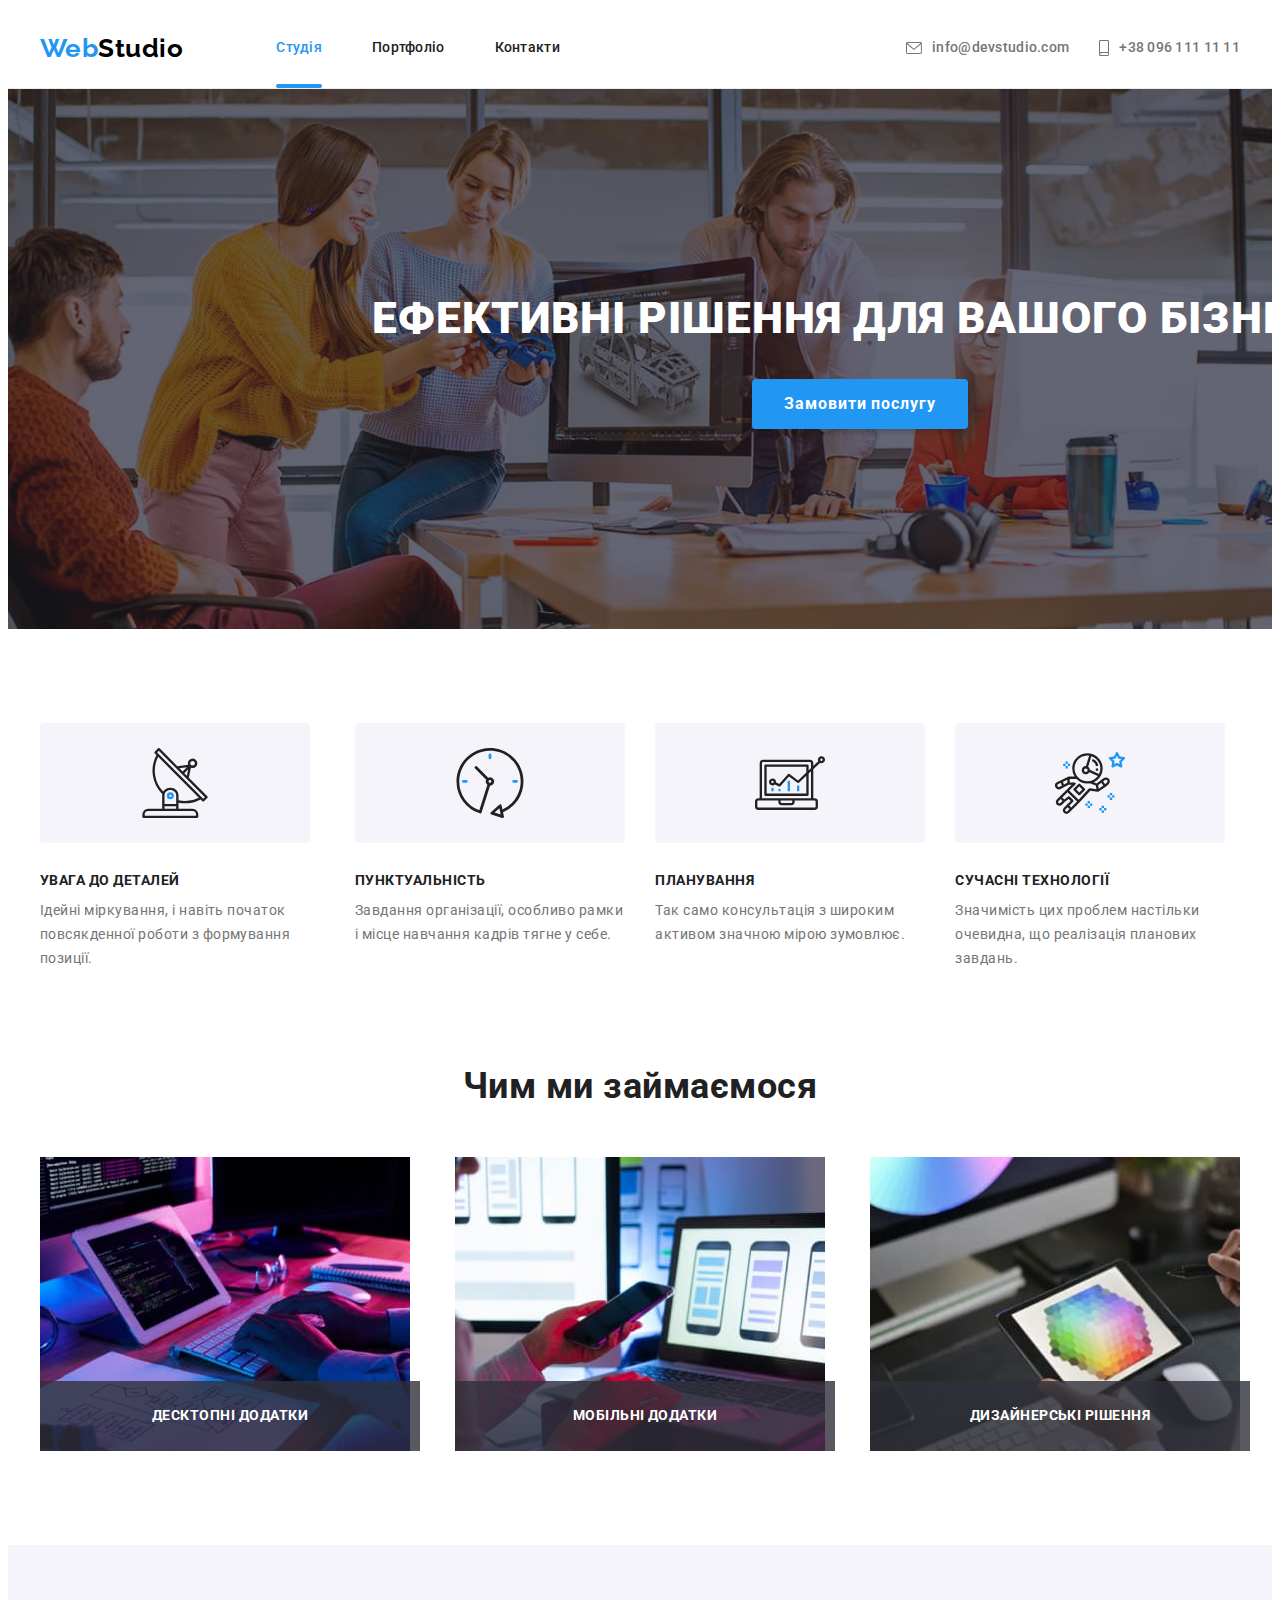
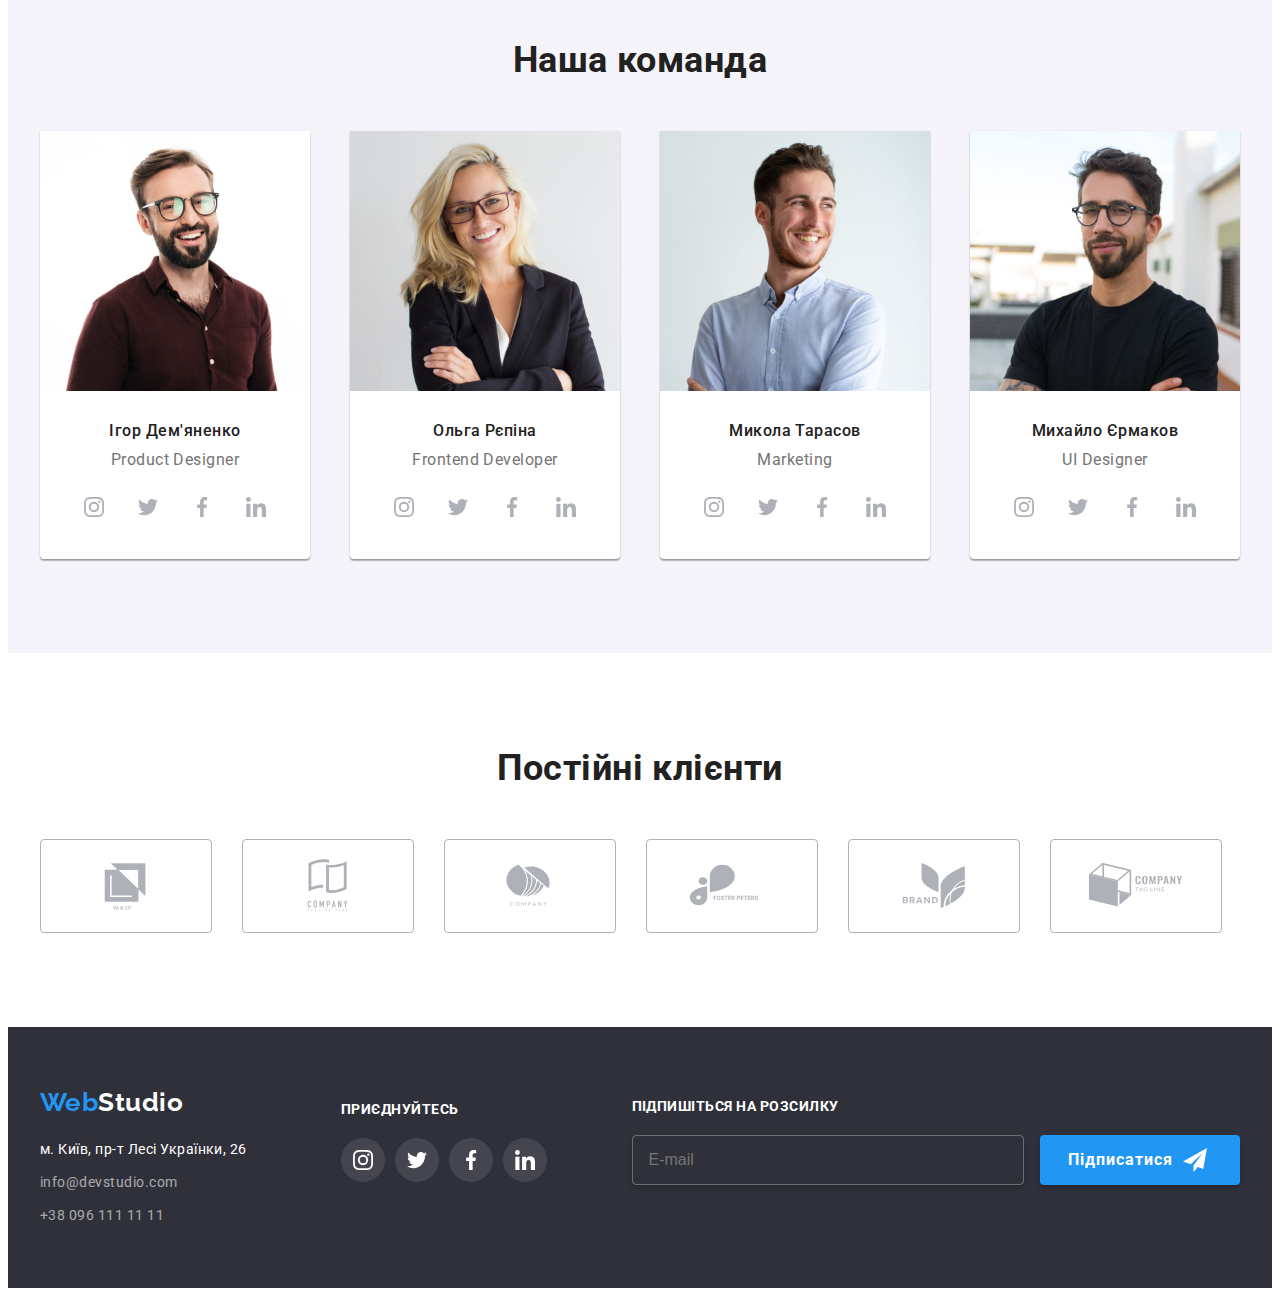
==== index.html @ 0a5b75b0 "transffered files" ====
<!DOCTYPE html>
<html lang="uk">
  <head>
    <meta charset="UTF-8" />
    <meta http-equiv="X-UA-Compatible" content="IE=edge" />
    <meta name="viewport" content="width=device-width, initial-scale=1.0" />
    <title>Студія</title>

    <link rel="preconnect" href="https://fonts.googleapis.com" />
    <link rel="preconnect" href="https://fonts.gstatic.com" crossorigin />
    <link
      href="https://fonts.googleapis.com/css2?family=Raleway:wght@700&family=Roboto:wght@400;500;700;900&display=swap"
      rel="stylesheet"
    />

    <link
      rel="stylesheet"
      href="https://cdnjs.cloudflare.com/ajax/libs/modern-normalize/1.1.0/modern-normalize.min.css"
      integrity="sha512-wpPYUAdjBVSE4KJnH1VR1HeZfpl1ub8YT/NKx4PuQ5NmX2tKuGu6U/JRp5y+Y8XG2tV+wKQpNHVUX03MfMFn9Q=="
      crossorigin="anonymous"
      referrerpolicy="no-referrer"
    />
    <link rel="stylesheet" href="./css/main.min.css" />
  </head>
  <body>
    <!-- Header -->
    <header class="header-page">
      <div class="container header-page__container">
        <a class="logo header-page__logo" href="./index.html"
          ><span class="logo__accent">Web</span>Studio</a
        >

        <nav>
          <ul class="header-page__list">
            <li class="header-page__item">
              <a class="header-page__link header-page__link--current" href="./index.html">Студія</a>
            </li>
            <li class="header-page__item">
              <a class="header-page__link" href="./portfolio.html">Портфоліо</a>
            </li>
            <li class="header-page__item">
              <a class="header-page__link" href="#address">Контакти</a>
            </li>
          </ul>
        </nav>

        <ul class="header-page__list header-page__list--second">
          <li class="header-page__item header-page__item--second">
            <a class="header-page__link header-page__link--second" href="mailto:info@devstudio.com">
              <svg class="header-page__icon" width="16" height="12">
                <use href="./images/icons.svg#icon-envelope"></use>
              </svg>
              info@devstudio.com</a
            >
          </li>
          <li class="header-page__item header-page__item--second">
            <a class="header-page__link header-page__link--second" href="tel:+380961111111">
              <svg class="header-page__icon" width="10" height="16">
                <use href="./images/icons.svg#icon-smartphone"></use>
              </svg>
              <span>+38 096 111 11 11</span></a
            >
          </li>
        </ul>
      </div>
    </header>

    <main>
      <!-- Герой -->
      <section class="hero">
        <div class="container hero__container">
          <h1 class="hero__title">Ефективні рішення для вашого бізнесу</h1>
          <button class="hero__button" type="button" data-modal-open>Замовити послугу</button>
        </div>
      </section>

      <!-- Особливості -->
      <section class="section-benefits">
        <div class="container">
          <h2 class="section-benefits__title">Особливості</h2>

          <ul class="card-benefit__list">
            <li class="card-benefit__item">
              <div class="card-benefit__figure">
                <svg class="card-benefit__icon">
                  <use href="./images/icons.svg#icon-antenna"></use>
                </svg>
              </div>

              <h3 class="card-benefit__title">УВАГА ДО ДЕТАЛЕЙ</h3>
              <p class="card-benefit__content">
                Ідейні міркування, і навіть початок повсякденної роботи з формування позиції.
              </p>
            </li>

            <li class="card-benefit__item">
              <div class="card-benefit__figure">
                <svg class="card-benefit__icon">
                  <use href="./images/icons.svg#icon-clock"></use>
                </svg>
              </div>

              <h3 class="card-benefit__title">ПУНКТУАЛЬНІСТЬ</h3>
              <p class="card-benefit__content">
                Завдання організації, особливо рамки і місце навчання кадрів тягне у себе.
              </p>
            </li>

            <li class="card-benefit__item">
              <div class="card-benefit__figure">
                <svg class="card-benefit__icon">
                  <use href="./images/icons.svg#icon-diagram"></use>
                </svg>
              </div>

              <h3 class="card-benefit__title">ПЛАНУВАННЯ</h3>
              <p class="card-benefit__content">
                Так само консультація з широким активом значною мірою зумовлює.
              </p>
            </li>

            <li class="card-benefit__item">
              <div class="card-benefit__figure">
                <svg class="card-benefit__icon">
                  <use href="./images/icons.svg#icon-astronaut"></use>
                </svg>
              </div>

              <h3 class="card-benefit__title">СУЧАСНІ ТЕХНОЛОГІЇ</h3>
              <p class="card-benefit__content">
                Значимість цих проблем настільки очевидна, що реалізація планових завдань.
              </p>
            </li>
          </ul>
        </div>
      </section>

      <!-- Чим ми займаємося -->
      <section class="section-what">
        <div class="container">
          <h2 class="section-what__title">Чим ми займаємося</h2>

          <ul class="card-what__list">
            <li class="card-what__item">
              <img
                class="card-what__img"
                src="./images/what-we-do/what-we-do-1.jpg"
                alt="Займаємось кодингом"
                width="370"
              />
              <h3 class="card-what__title">Десктопні додатки</h3>
            </li>

            <li class="card-what__item">
              <img
                class="card-what__img"
                src="./images/what-we-do/what-we-do-2.jpg"
                alt="Створюємо макет"
                width="370"
              />
              <h3 class="card-what__title">Мобільні додатки</h3>
            </li>

            <li class="card-what__item">
              <img
                class="card-what__img"
                src="./images/what-we-do/what-we-do-3.jpg"
                alt="Підбираємо колір"
                width="370"
              />
              <h3 class="card-what__title">Дизайнерські рішення</h3>
            </li>
          </ul>
        </div>
      </section>

      <!-- Наша команда -->
      <section class="section-team">
        <div class="container">
          <h2 class="section-team__title">Наша команда</h2>

          <ul class="card-team__list">
            <li class="card-team__item">
              <img
                class="card-team__img"
                src="./images/our-command/ihor-demyanenko.jpg"
                alt="Ігор Дем'яненко"
                width="270"
              />

              <div class="card-team__caption">
                <h3 class="card-team__title">Ігор Дем'яненко</h3>
                <p class="card-team__content" lang="en">Product Designer</p>

                <ul class="socials__list card-team__socials">
                  <li class="socials__item">
                    <a
                      class="socials__link card-team__link-socials"
                      href=""
                      aria-label="Instagramm"
                    >
                      <svg class="socials__icon">
                        <use href="./images/icons.svg#icon-instagram"></use>
                      </svg>
                    </a>
                  </li>

                  <li class="socials__item">
                    <a class="socials__link card-team__link-socials" href="" aria-label="Twiter">
                      <svg class="socials__icon">
                        <use href="./images/icons.svg#icon-twitter"></use>
                      </svg>
                    </a>
                  </li>

                  <li class="socials__item">
                    <a class="socials__link card-team__link-socials" href="" aria-label="Facebook">
                      <svg class="socials__icon">
                        <use href="./images/icons.svg#icon-facebook"></use>
                      </svg>
                    </a>
                  </li>

                  <li class="socials__item">
                    <a class="socials__link card-team__link-socials" href="" aria-label="Linkedin">
                      <svg class="socials__icon">
                        <use href="./images/icons.svg#icon-linkedin"></use>
                      </svg>
                    </a>
                  </li>
                </ul>
              </div>
            </li>

            <li class="card-team__item">
              <img
                class="card-team__img"
                src="./images/our-command/olga-repina.jpg"
                alt="Ольга Рєпіна"
                width="270"
              />
              <div class="card-team__caption">
                <h3 class="card-team__title">Ольга Рєпіна</h3>
                <p class="card-team__content" lang="en">Frontend Developer</p>

                <ul class="socials__list card-team__socials">
                  <li class="socials__item">
                    <a
                      class="socials__link card-team__link-socials"
                      href=""
                      aria-label="Instagramm"
                    >
                      <svg class="socials__icon">
                        <use href="./images/icons.svg#icon-instagram"></use>
                      </svg>
                    </a>
                  </li>

                  <li class="socials__item">
                    <a class="socials__link card-team__link-socials" href="" aria-label="Twiter">
                      <svg class="socials__icon">
                        <use href="./images/icons.svg#icon-twitter"></use>
                      </svg>
                    </a>
                  </li>

                  <li class="socials__item">
                    <a class="socials__link card-team__link-socials" href="" aria-label="Facebook">
                      <svg class="socials__icon">
                        <use href="./images/icons.svg#icon-facebook"></use>
                      </svg>
                    </a>
                  </li>

                  <li class="socials__item">
                    <a class="socials__link card-team__link-socials" href="" aria-label="Linkedin">
                      <svg class="socials__icon">
                        <use href="./images/icons.svg#icon-linkedin"></use>
                      </svg>
                    </a>
                  </li>
                </ul>
              </div>
            </li>

            <li class="card-team__item">
              <img
                class="card-team__img"
                src="./images/our-command/mykola-tarasov.jpg"
                alt="Микола Тарасов"
                width="270"
              />
              <div class="card-team__caption">
                <h3 class="card-team__title">Микола Тарасов</h3>
                <p class="card-team__content" lang="en">Marketing</p>

                <ul class="socials__list card-team__socials">
                  <li class="socials__item">
                    <a
                      class="socials__link card-team__link-socials"
                      href=""
                      aria-label="Instagramm"
                    >
                      <svg class="socials__icon">
                        <use href="./images/icons.svg#icon-instagram"></use>
                      </svg>
                    </a>
                  </li>

                  <li class="socials__item">
                    <a class="socials__link card-team__link-socials" href="" aria-label="Twiter">
                      <svg class="socials__icon">
                        <use href="./images/icons.svg#icon-twitter"></use>
                      </svg>
                    </a>
                  </li>

                  <li class="socials__item">
                    <a class="socials__link card-team__link-socials" href="" aria-label="Facebook">
                      <svg class="socials__icon">
                        <use href="./images/icons.svg#icon-facebook"></use>
                      </svg>
                    </a>
                  </li>

                  <li class="socials__item">
                    <a class="socials__link card-team__link-socials" href="" aria-label="Linkedin">
                      <svg class="socials__icon">
                        <use href="./images/icons.svg#icon-linkedin"></use>
                      </svg>
                    </a>
                  </li>
                </ul>
              </div>
            </li>

            <li class="card-team__item">
              <img
                class="card-team__img"
                src="./images/our-command/mykhailo-yermakov.jpg"
                alt="Михайло Єрмаков"
                width="270"
              />
              <div class="card-team__caption">
                <h3 class="card-team__title">Михайло Єрмаков</h3>
                <p class="card-team__content" lang="en">UI Designer</p>

                <ul class="socials__list card-team__socials">
                  <li class="socials__item">
                    <a
                      class="socials__link card-team__link-socials"
                      href=""
                      aria-label="Instagramm"
                    >
                      <svg class="socials__icon">
                        <use href="./images/icons.svg#icon-instagram"></use>
                      </svg>
                    </a>
                  </li>

                  <li class="socials__item">
                    <a class="socials__link card-team__link-socials" href="" aria-label="Twiter">
                      <svg class="socials__icon">
                        <use href="./images/icons.svg#icon-twitter"></use>
                      </svg>
                    </a>
                  </li>

                  <li class="socials__item">
                    <a class="socials__link card-team__link-socials" href="" aria-label="Facebook">
                      <svg class="socials__icon">
                        <use href="./images/icons.svg#icon-facebook"></use>
                      </svg>
                    </a>
                  </li>

                  <li class="socials__item">
                    <a class="socials__link card-team__link-socials" href="" aria-label="Linkedin">
                      <svg class="socials__icon">
                        <use href="./images/icons.svg#icon-linkedin"></use>
                      </svg>
                    </a>
                  </li>
                </ul>
              </div>
            </li>
          </ul>
        </div>
      </section>

      <!-- Section our clients -->
      <section class="section-clients">
        <div class="container">
          <h2 class="section-clients__title">Постійні клієнти</h2>

          <ul class="card-client__list">
            <li class="card-client__item">
              <a href="" class="card-client__link" aria-label="Logo company">
                <svg class="card-client__icon">
                  <use href="./images/icons.svg#logo-company-1"></use>
                </svg>
              </a>
            </li>

            <li class="card-client__item">
              <a href="" class="card-client__link" aria-label="Logo company"
                ><svg class="card-client__icon">
                  <use href="./images/icons.svg#logo-company-2"></use></svg
              ></a>
            </li>

            <li class="card-client__item">
              <a href="" class="card-client__link" aria-label="Logo company"
                ><svg class="card-client__icon">
                  <use href="./images/icons.svg#logo-company-3"></use></svg
              ></a>
            </li>

            <li class="card-client__item">
              <a href="" class="card-client__link" aria-label="Logo company"
                ><svg class="card-client__icon">
                  <use href="./images/icons.svg#logo-company-4"></use></svg
              ></a>
            </li>

            <li class="card-client__item">
              <a href="" class="card-client__link" aria-label="Logo company"
                ><svg class="card-client__icon">
                  <use href="./images/icons.svg#logo-company-5"></use></svg
              ></a>
            </li>

            <li class="card-client__item">
              <a href="" class="card-client__link" aria-label="Logo company"
                ><svg class="card-client__icon">
                  <use href="./images/icons.svg#logo-company-6"></use></svg
              ></a>
            </li>
          </ul>
        </div>
      </section>
    </main>

    <!-- Section Footer -->
    <footer class="footer-page">
      <div class="container footer-page__container">
        <!-- Group adress -->
        <div class="address__wrap">
          <a class="logo footer-page__logo" href="./index.html"
            ><span class="logo__accent">Web</span>Studio</a
          >
          <address id="address">
            <ul class="address__list">
              <li class="address__item">
                <a
                  class="addres__link addres__link--map"
                  href="https://goo.gl/maps/1251z9xFFSoEzvaf6"
                  target="_blank"
                  rel="noreferrer noopener, nofollow"
                  >м. Київ, пр-т Лесі Українки, 26</a
                >
              </li>

              <li class="address__item">
                <a class="addres__link" href="mailto:info@devstudio.com">info@devstudio.com</a>
              </li>

              <li class="address__item">
                <a class="addres__link" href="tel:+380961111111">+38 096 111 11 11</a>
              </li>
            </ul>
          </address>
        </div>

        <!-- Group socials -->
        <div class="socials-footer__wrap">
          <h3 class="socials-footer__title">Приєднуйтесь</h3>

          <ul class="socials__list">
            <li class="socials__item">
              <a class="socials__link" href="" aria-label="Instagramm">
                <svg class="socials__icon">
                  <use href="./images/icons.svg#icon-instagram"></use>
                </svg>
              </a>
            </li>

            <li class="socials__item">
              <a class="socials__link" href="" aria-label="Twiter">
                <svg class="socials__icon">
                  <use href="./images/icons.svg#icon-twitter"></use>
                </svg>
              </a>
            </li>

            <li class="socials__item">
              <a class="socials__link" href="" aria-label="Facebook">
                <svg class="socials__icon">
                  <use href="./images/icons.svg#icon-facebook"></use>
                </svg>
              </a>
            </li>

            <li class="socials__item">
              <a class="socials__link" href="" aria-label="Linkedin">
                <svg class="socials__icon">
                  <use href="./images/icons.svg#icon-linkedin"></use>
                </svg>
              </a>
            </li>
          </ul>
        </div>

        <!-- Group subscribe -->
        <div class="form-footer__wrap">
          <h3 class="form-footer__title">Підпишіться на розсилку</h3>

          <form name="subscribe">
            <label class="form-footer__label" for="user-email">E-mail</label>

            <input
              class="form-footer__input"
              type="email"
              name="email"
              id="user-email"
              placeholder="E-mail"
            />

            <button class="form-footer__button" type="submit">
              Підписатися
              <svg class="form-footer__icon-button" width="24" height="24">
                <use href="./images/icons.svg#icon-send"></use>
              </svg>
            </button>
          </form>
        </div>
      </div>
    </footer>

    <!-- Modal window -->
    <div class="backdrop is-hidden" data-modal>
      <div class="modal-window">
        <button class="modal-window__btn-close" type="button" data-modal-close>
          <svg class="modal-window__icon-close">
            <use href="./images/icons.svg#icon-close"></use>
          </svg>
        </button>

        <form name="call-back" class="call-back">
          <h2 class="modal-window__title">Залиште свої дані, ми вам передзвонимо</h2>

          <div class="wrap-modal">
            <label class="modal-window__label" for="label-name-client">Ім'я</label>

            <div class="modal-window__wrap-input">
              <input
                class="modal-window__input"
                type="text"
                name="name-client"
                id="label-name-client"
                required
              />

              <svg class="modal-window__icon-input" width="18" height="18">
                <use href="./images/icons.svg#icon-person-modal"></use>
              </svg>
            </div>

            <label class="modal-window__label" for="label-phone-client">Телефон</label>
            <div class="modal-window__wrap-input">
              <input
                class="modal-window__input"
                type="tel"
                name="phone-client"
                id="label-phone-client"
                required
              />

              <svg class="modal-window__icon-input" width="18" height="18">
                <use href="./images/icons.svg#icon-photo-modal"></use>
              </svg>
            </div>

            <label class="modal-window__label" for="label-email-client">Пошта</label>
            <div class="modal-window__wrap-input">
              <input
                class="modal-window__input"
                type="email"
                name="email-client"
                id="label-email-client"
                required
              />

              <svg class="modal-window__icon-input" width="18" height="18">
                <use href="./images/icons.svg#icon-email-modal"></use>
              </svg>
            </div>

            <label class="modal-window__label" for="label-comment">Коментар</label>
            <textarea
              class="modal-window__input modal-window__input-comment"
              name="comment"
              rows="5"
              placeholder="Введіть текст"
              id="label-comment"
            ></textarea>

            <!-- license -->
            <div class="license__wrap">
              <div class="wrap-checkbox-license">
                <input
                  class="license__input"
                  type="checkbox"
                  name="license"
                  value="true"
                  id="label-license"
                  required
                />

                <label class="license__label" for="label-license">
                  <svg class="license__icon-checkbox" width="15" height="15">
                    <use
                      class="license__icon-checkbox--nochecken"
                      href="./images/icons.svg#icon-chechbox"
                    ></use>
                    <use
                      class="license__icon-checkbox--checken"
                      href="./images/icons.svg#icon-chechbox-cheched"
                    ></use></svg
                  >Погоджуюся з розсилкою та приймаю&nbsp;
                </label>
              </div>
              <a class="license__link" href="">Умови договору</a>
            </div>
          </div>

          <button type="submit" class="modal-window__button-send">Відправити</button>
        </form>
      </div>
    </div>

    <script src="./js/modal.js"></script>
  </body>
</html>
---- css/main.min.css ----
body{font-family:roboto,sans-serif;letter-spacing:.03em;color:#757575}h1,h2,h3,h4,h4,h5,h6,p{margin-top:0;margin-bottom:0}.portfolio-card__img,.card-team__img,.card-what__img{display:block;max-width:100%}.portfolio-card__list,.filter_list,.address__list,.card-client__list,.card-team__list,.card-what__list,.card-benefit__list,.header-page__list,.socials__list{padding:0;margin:0;list-style:none}.portfolio-card__link,.addres__link,.card-client__link,.logo,.header-page__link,.socials__link{text-decoration:none}.section-portfolio__title,.license__input,.form-footer__label,.section-benefits__title{position:absolute;white-space:nowrap;width:1px;height:1px;overflow:hidden;border:0;padding:0;clip:rect(0 0 0 0);-webkit-clip-path:inset(50%);clip-path:inset(50%);margin:-1px}.section-portfolio,.section-clients,.section-team,.section-what,.section-benefits{padding-top:94px;padding-bottom:94px}.form-footer__title,.socials-footer__title,.section-clients__title,.section-team__title,.section-what__title{margin-bottom:50px;color:#212121;font-weight:700;font-size:36px;line-height:1.17;text-align:center}.button,.filter_btn,.button--primary,.modal-window__button-send,.form-footer__button,.hero__button{min-width:73px;padding:6px 22px;color:#212121;font-weight:500;font-size:16px;line-height:1.62;text-align:center;font-family:inherit;letter-spacing:inherit;background-color:#f5f4fa;cursor:pointer;border:none;border-radius:4px}.button--primary,.modal-window__button-send,.form-footer__button,.hero__button{color:#fff;background-color:#2196f3;letter-spacing:.06em;transition:background-color 250ms cubic-bezier(0.4, 0, 0.2, 1)}.button--primary:hover,.modal-window__button-send:hover,.form-footer__button:hover,.hero__button:hover,.button--primary:focus,.modal-window__button-send:focus,.form-footer__button:focus,.hero__button:focus{background-color:#188ce8}.container{padding-left:15px;padding-right:15px;margin-left:auto;margin-right:auto;width:1200px}.socials__list{display:inline-flex}.socials__item:not(:last-child){margin-right:10px}.socials__link{display:inline-flex;justify-content:center;align-items:center;color:#fff;background-color:rgba(255,255,255,.1);width:44px;height:44px;border-radius:50%;transition:color 250ms cubic-bezier(0.4, 0, 0.2, 1),background-color 250ms cubic-bezier(0.4, 0, 0.2, 1)}.socials__link:hover,.socials__link:focus{background-color:#2196f3}.socials__icon{fill:currentColor;width:20px;height:20px}.header-page{background-color:#fff;border-bottom:1px solid #ececec}.header-page__container{display:flex;align-items:center}.header-page__logo{margin-right:93px}.header-page__list{display:flex;font-weight:500;font-size:14px;line-height:1.14;letter-spacing:.02em}.header-page__item:not(:last-child){margin-right:50px}.header-page__link{display:block;padding-top:32px;padding-bottom:32px;color:#212121;transition:color 250ms cubic-bezier(0.4, 0, 0.2, 1)}.header-page__link:hover,.header-page__link:focus{color:#2196f3}.header-page__icon{margin-right:10px;fill:currentColor}.header-page__link--current{position:relative;color:#2196f3}.header-page__link--current::after{content:"";position:absolute;left:0;bottom:0;display:block;width:100%;height:4px;border-radius:2px;background-color:currentColor}.header-page__list--second{margin-left:auto}.header-page__item--second:not(:last-child){margin-right:30px}.header-page__link--second{color:#757575;display:flex;align-items:center}.logo{color:#000;font-family:raleway,sans-serif;font-weight:700;font-size:26px;line-height:1.19}.logo__accent{color:#2196f3}.hero{text-align:center;letter-spacing:.06em;background-color:#2f303a;background-image:linear-gradient(rgba(47, 48, 58, 0.4), rgba(47, 48, 58, 0.4)),url(../images/hero-background.jpg);background-repeat:no-repeat;background-position:center;background-size:cover;margin:0 auto;max-width:1600px}.hero__container{display:inline-block;padding:200px 252px}.hero__title{margin-top:0;margin-bottom:30px;color:#fff;font-weight:900;font-size:44px;line-height:1.36;text-transform:uppercase}.hero__button{padding:10px 32px;font-weight:700;font-size:16px;line-height:1.88;box-shadow:0px 4px 4px rgba(0, 0, 0, 0.15)}.section-benefits{padding-bottom:0}.card-benefit__list{display:flex;font-size:14px;line-height:1.71}.card-benefit__item:not(:last-child){margin-right:30px}.card-benefit__icon{width:70px;height:70px}.card-benefit__title{margin-bottom:10px;color:#212121;font-weight:700;font-size:14px;line-height:1.14;text-transform:uppercase}.card-benefit__figure{display:inline-flex;justify-content:center;align-items:center;margin-bottom:30px;width:270px;height:120px;border-radius:4px;background-color:#f5f4fa}.card-what__list{display:flex;justify-content:space-between}.card-what__item{position:relative}.card-what__title{position:absolute;left:0;bottom:0;width:100%;padding:27px 5px;font-weight:700;font-size:14px;line-height:1.14;text-align:center;text-transform:uppercase;color:#fff;background:rgba(47,48,58,.8)}.section-team{font-size:16px;line-height:1.19;background-color:#f5f4fa}.card-team__list{display:flex;justify-content:space-between}.card-team__caption{padding:30px 10px;text-align:center}.card-team__title{margin-bottom:10px;color:#212121;font-size:16px;line-height:1.19;font-weight:500}.card-team__item{background-color:#fff;border-bottom-right-radius:4px;border-bottom-left-radius:4px;box-shadow:0px 1px 3px rgba(0, 0, 0, 0.12), 0px 1px 1px rgba(0, 0, 0, 0.14),  0px 2px 1px rgba(0, 0, 0, 0.2)}.card-team__content{margin-bottom:16px}.card-team__link-socials{color:#afb1b8}.card-team__link-socials:hover,.card-team__link-socials:focus{color:#fff}.card-client__list{display:flex}.card-client__item:not(:last-child){margin-right:30px}.card-client__icon{fill:currentColor;width:106px;height:60px}.card-client__link{display:inline-flex;justify-content:center;align-items:center;color:#afb1b8;width:170px;height:92px;border:1px solid #afb1b8;border-radius:4px;transition:color 250ms cubic-bezier(0.4, 0, 0.2, 1),border-color 250ms cubic-bezier(0.4, 0, 0.2, 1)}.card-client__link:hover,.card-client__link:focus{color:#2196f3;border-color:#2196f3}.footer-page{padding-top:60px;padding-bottom:60px;background-color:#2f303a;margin:0 auto}.footer-page__container{display:flex}.footer-page__logo{margin-bottom:20px;display:inline-block;color:#fff}.address__wrap{width:231px}.address__item:not(:last-child){margin-bottom:9px}.addres__link{color:rgba(255,255,255,.6);font-size:14px;line-height:1.71;font-style:normal;transition:color 250ms cubic-bezier(0.4, 0, 0.2, 1)}.addres__link:hover,.addres__link:focus{color:#2196f3}.addres__link--map{color:#fff}.socials-footer__wrap{width:206px;padding-top:15px;margin-left:70px}.socials-footer__title{margin-bottom:20px;font-weight:700;font-size:14px;line-height:1.14;text-transform:uppercase;text-align:left;color:#fff}.form-footer__wrap{padding-top:12px;margin-left:auto}.form-footer__title{margin-bottom:20px;font-weight:700;font-size:14px;line-height:1.14;text-transform:uppercase;text-align:left;color:#fff}.form-footer__input{padding:14px 16px;width:358px;border:1px solid rgba(255,255,255,.3);box-shadow:0px 4px 4px rgba(0,0,0,.15);border-radius:4px;font-size:16px;line-height:1.25;color:rgba(255,255,255,.6);background-color:rgba(0,0,0,0);outline:none;transition:border-color 250ms cubic-bezier(0.4, 0, 0.2, 1)}.form-footer__input:hover,.form-footer__input:focus{border-color:#2196f3}.form-footer__button{display:inline-flex;align-items:center;width:200px;margin-left:12px;padding:10px 28px;font-weight:700;font-size:16px;line-height:1.88;box-shadow:0px 4px 4px rgba(0,0,0,.15);transition:border-color 250ms cubic-bezier(0.4, 0, 0.2, 1)}.form-footer__icon-button{margin-left:10px;fill:currentColor}.backdrop{position:fixed;top:0;left:0;width:100%;height:100%;background-color:rgba(0,0,0,.2);visibility:visible;opacity:1;pointer-events:auto;transition:opacity 500ms cubic-bezier(0.4, 0, 0.2, 1),visibility 500ms cubic-bezier(0.4, 0, 0.2, 1)}.backdrop.is-hidden{visibility:collapse;opacity:0;pointer-events:none}.backdrop.is-hidden .modal-window{transform:translate(-50%, -50%) scale(0.9)}.modal-window{position:absolute;top:50%;left:50%;transform:translate(-50%, -50%) scale(1);width:528px;height:581px;padding:40px;background:#fff;box-shadow:0px 1px 3px rgba(0, 0, 0, 0.12), 0px 1px 1px rgba(0, 0, 0, 0.14), 0px 2px 1px rgba(0, 0, 0, 0.2);border-radius:4px;transition:transform 250ms cubic-bezier(0.4, 0, 0.2, 1)}.modal-window__btn-close{position:absolute;right:17px;top:17px;width:30px;height:30px;color:#000;background-color:inherit;border:1px solid rgba(0,0,0,.1);border-radius:50%;transition:color 250ms cubic-bezier(0.4, 0, 0.2, 1)}.modal-window__btn-close:hover,.modal-window__btn-close:focus{color:#2196f3;cursor:pointer}.modal-window__icon-close{width:11px;height:11px;fill:currentColor}.modal-window__title{margin-bottom:12px;font-weight:700;font-size:20px;line-height:1.15;text-align:center;letter-spacing:.03em;color:#212121}.modal-window__wrap{display:flex;flex-direction:column;margin-bottom:30px}.modal-window__label{display:block;margin-bottom:4px;font-size:12px;line-height:1.17;letter-spacing:.01em}.modal-window__wrap-input{position:relative;margin-bottom:10px}.modal-window__input{padding:12px 9px 12px 42px;width:100%;border:1px solid rgba(33,33,33,.2);border-radius:4px;font-size:12px;line-height:1.17;letter-spacing:.01em;color:#757575;transition:border-color 250ms cubic-bezier(0.4, 0, 0.2, 1);outline:none}.modal-window__input:hover,.modal-window__input:focus{border-color:#2196f3}.modal-window__icon-input{position:absolute;left:12px;top:50%;transform:translateY(-50%);fill:#212121;transition:fill 250ms cubic-bezier(0.4, 0, 0.2, 1)}.modal-window__input:hover+.modal-window__icon-input,.modal-window__input:focus+.modal-window__icon-input{fill:#2196f3}.modal-window__input-comment{height:120px;margin-bottom:20px;padding:12px 16px;resize:none}.modal-window__input-comment::-moz-placeholder{font-size:12px;line-height:1.17;letter-spacing:.01em;color:rgba(117,117,117,.5)}.modal-window__input-comment:-ms-input-placeholder{font-size:12px;line-height:1.17;letter-spacing:.01em;color:rgba(117,117,117,.5)}.modal-window__input-comment::placeholder{font-size:12px;line-height:1.17;letter-spacing:.01em;color:rgba(117,117,117,.5)}.modal-window__button-send{display:block;margin:30px auto 0 auto;padding:10px 52px;font-weight:700;font-size:16px;line-height:1.88;box-shadow:0px 4px 4px rgba(0,0,0,.15)}.license__wrap{display:flex;margin-left:12px;font-size:14px;line-height:1.71;letter-spacing:.03em}.license__link{color:#2196f3}.license__input{-moz-appearance:none;-webkit-appearance:none;appearance:none}.license__label{display:inline-flex;align-items:center;-webkit-user-select:none;-moz-user-select:none;-ms-user-select:none;user-select:none}.license__icon-checkbox{margin-right:7px}.license__input:checked+.license__label .license__icon-checkbox{box-shadow:0px 4px 4px rgba(0,0,0,.25)}.license__icon-checkbox--checken{opacity:0}.license__input:checked+.license__label .license__icon-checkbox--checken{opacity:1}.license__icon-checkbox--nochecken{opacity:1}.license__input:checked+.license__label .license__icon-checkbox--nochecken{opacity:0}.filter_list{display:flex;justify-content:center;margin-bottom:50px}.filter_item:not(:last-child){margin-right:8px}.filter_btn{transition:color 250ms cubic-bezier(0.4, 0, 0.2, 1),background-color 250ms cubic-bezier(0.4, 0, 0.2, 1),box-shadow 250ms cubic-bezier(0.4, 0, 0.2, 1)}.filter_btn:hover,.filter_btn:focus{color:#fff;background-color:#2196f3;box-shadow:0px 3px 1px rgba(0, 0, 0, 0.1), 0px 1px 2px rgba(0, 0, 0, 0.08), 0px 2px 2px rgba(0, 0, 0, 0.12)}.portfolio-card__list{display:flex;flex-wrap:wrap;gap:30px;font-size:16px;line-height:1.88}.portfolio-card__item{flex-basis:calc((100% - 60px)/3)}.portfolio-card__link{display:block;transition:box-shadow 250ms cubic-bezier(0.4, 0, 0.2, 1)}.portfolio-card__link:visited{color:inherit}.portfolio-card__link:hover,.portfolio-card__link:focus{box-shadow:0px 1px 1px rgba(0, 0, 0, 0.12), 0px 4px 4px rgba(0, 0, 0, 0.06), 1px 4px 6px rgba(0, 0, 0, 0.16)}.portfolio-card__body{padding:20px 24px;margin:0;border-left:1px solid #eee;border-right:1px solid #eee;border-bottom:1px solid #eee}.portfolio-card__figure{position:relative;overflow:hidden}.portfolio-card__overlay{position:absolute;left:0;bottom:0;width:100%;height:100%;padding:24px;font-size:18px;line-height:1.56;color:#fff;background-color:rgba(33,150,243,.9);transform:translateY(101%);transition:transform 250ms cubic-bezier(0.4, 0, 0.2, 1)}.portfolio-card__link:hover .portfolio-card__overlay,.portfolio-card__link:focus .portfolio-card__overlay{transform:translateY(0)}.portfolio-card__title{color:#212121;font-weight:700;font-size:18px;line-height:2;letter-spacing:.06em;margin-bottom:4px}/*# sourceMappingURL=main.min.css.map */
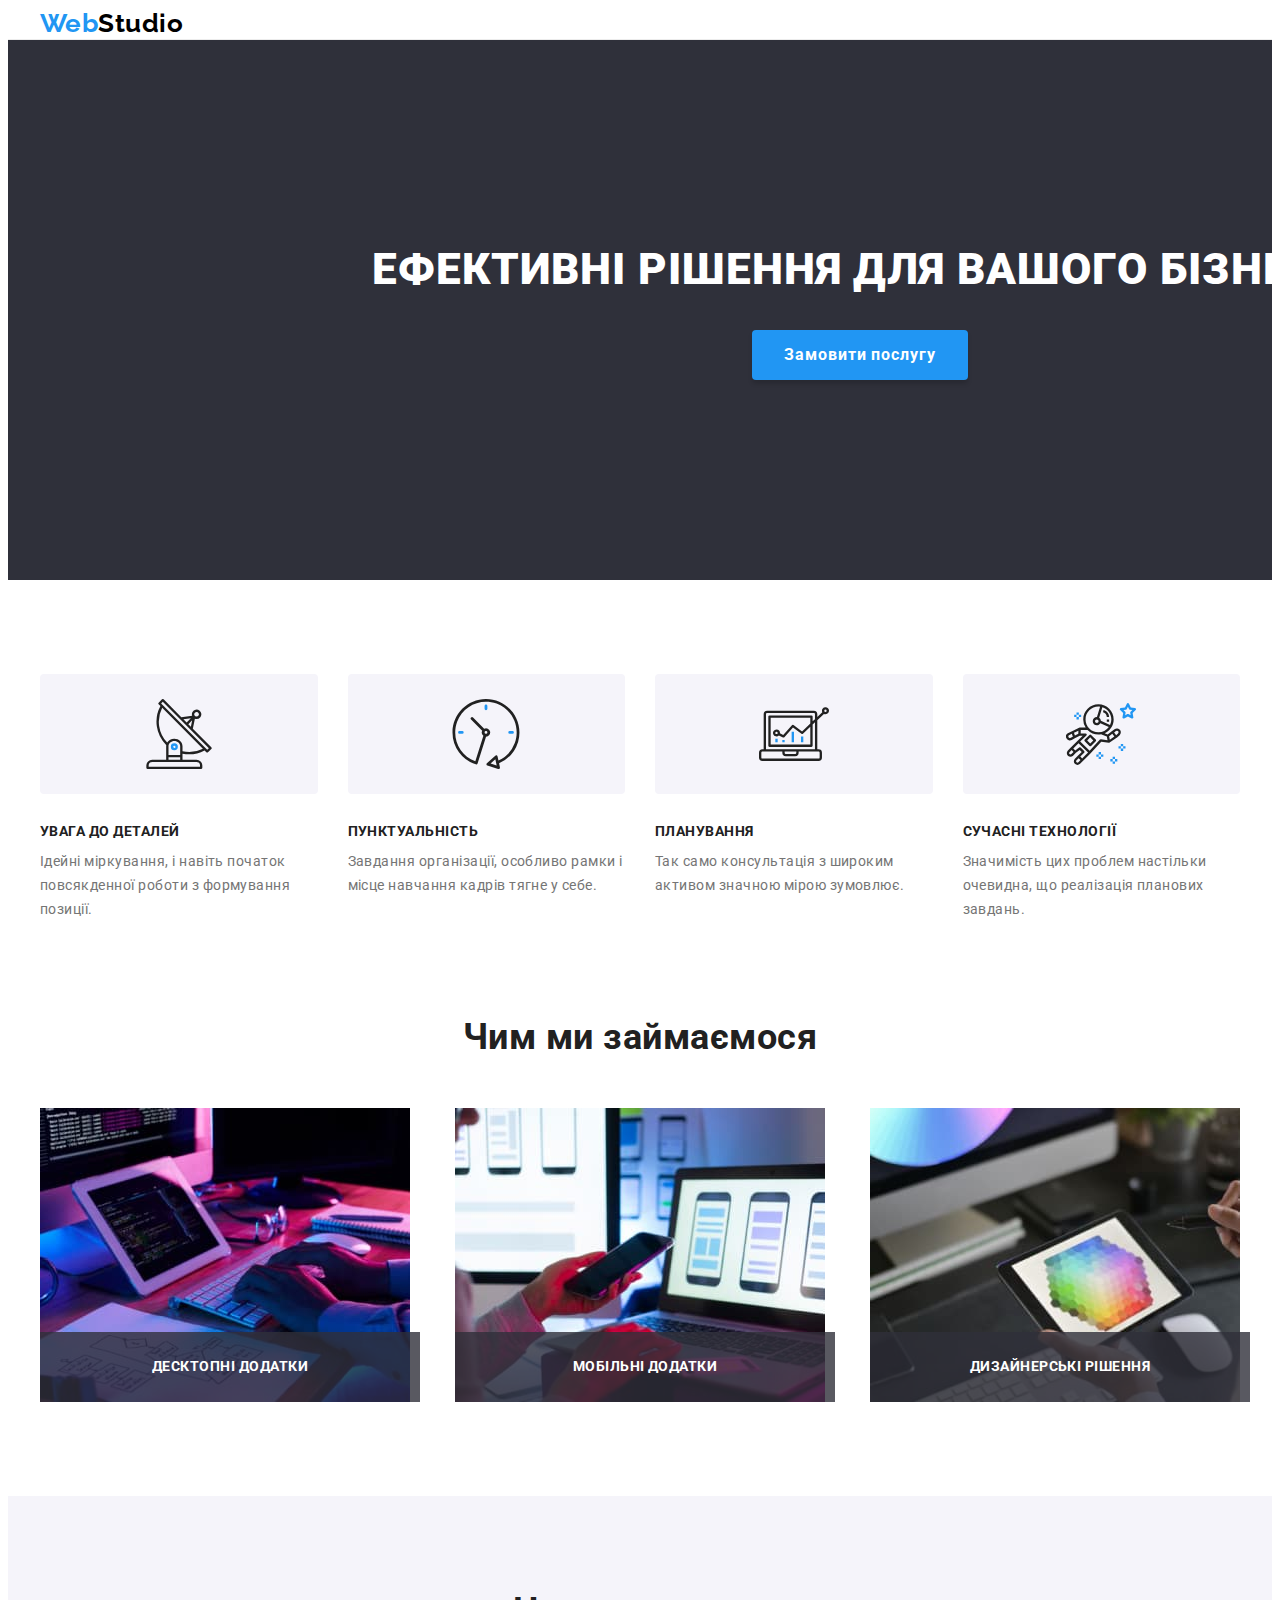
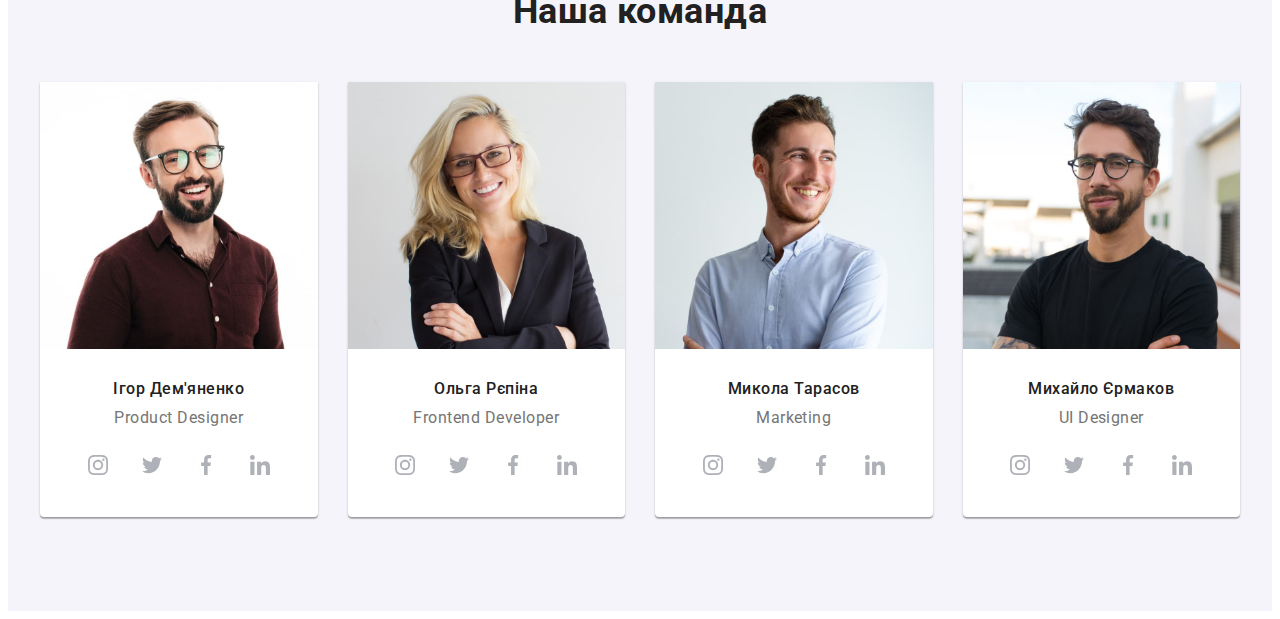
==== commit a11fe29c: "change to section team" ====
--- a/index.html
+++ b/index.html
@@ -29,39 +29,45 @@
         <a class="logo header-page__logo" href="./index.html"
           ><span class="logo__accent">Web</span>Studio</a
         >
-
-        <nav>
-          <ul class="header-page__list">
-            <li class="header-page__item">
-              <a class="header-page__link header-page__link--current" href="./index.html">Студія</a>
-            </li>
-            <li class="header-page__item">
-              <a class="header-page__link" href="./portfolio.html">Портфоліо</a>
-            </li>
-            <li class="header-page__item">
-              <a class="header-page__link" href="#address">Контакти</a>
+        <div class="header-page__menu">
+          <nav>
+            <ul class="header-page__list">
+              <li class="header-page__item">
+                <a class="header-page__link header-page__link--current" href="./index.html"
+                  >Студія</a
+                >
+              </li>
+              <li class="header-page__item">
+                <a class="header-page__link" href="./portfolio.html">Портфоліо</a>
+              </li>
+              <li class="header-page__item">
+                <a class="header-page__link" href="#address">Контакти</a>
+              </li>
+            </ul>
+          </nav>
+
+          <ul class="header-page__list header-page__list--second">
+            <li class="header-page__item header-page__item--second">
+              <a
+                class="header-page__link header-page__link--second"
+                href="mailto:info@devstudio.com"
+              >
+                <svg class="header-page__icon" width="16" height="12">
+                  <use href="./images/icons.svg#icon-envelope"></use>
+                </svg>
+                info@devstudio.com</a
+              >
+            </li>
+            <li class="header-page__item header-page__item--second">
+              <a class="header-page__link header-page__link--second" href="tel:+380961111111">
+                <svg class="header-page__icon" width="10" height="16">
+                  <use href="./images/icons.svg#icon-smartphone"></use>
+                </svg>
+                <span>+38 096 111 11 11</span></a
+              >
             </li>
           </ul>
-        </nav>
-
-        <ul class="header-page__list header-page__list--second">
-          <li class="header-page__item header-page__item--second">
-            <a class="header-page__link header-page__link--second" href="mailto:info@devstudio.com">
-              <svg class="header-page__icon" width="16" height="12">
-                <use href="./images/icons.svg#icon-envelope"></use>
-              </svg>
-              info@devstudio.com</a
-            >
-          </li>
-          <li class="header-page__item header-page__item--second">
-            <a class="header-page__link header-page__link--second" href="tel:+380961111111">
-              <svg class="header-page__icon" width="10" height="16">
-                <use href="./images/icons.svg#icon-smartphone"></use>
-              </svg>
-              <span>+38 096 111 11 11</span></a
-            >
-          </li>
-        </ul>
+        </div>
       </div>
     </header>
 
@@ -389,7 +395,7 @@
       </section>
 
       <!-- Section our clients -->
-      <section class="section-clients">
+      <section class="section-clients nodisplay">
         <div class="container">
           <h2 class="section-clients__title">Постійні клієнти</h2>
 
@@ -442,7 +448,7 @@
     </main>
 
     <!-- Section Footer -->
-    <footer class="footer-page">
+    <footer class="footer-page nodisplay">
       <div class="container footer-page__container">
         <!-- Group adress -->
         <div class="address__wrap">
--- a/css/main.min.css
+++ b/css/main.min.css
@@ -1 +1 @@
-body{font-family:roboto,sans-serif;letter-spacing:.03em;color:#757575}h1,h2,h3,h4,h4,h5,h6,p{margin-top:0;margin-bottom:0}.portfolio-card__img,.card-team__img,.card-what__img{display:block;max-width:100%}.portfolio-card__list,.filter_list,.address__list,.card-client__list,.card-team__list,.card-what__list,.card-benefit__list,.header-page__list,.socials__list{padding:0;margin:0;list-style:none}.portfolio-card__link,.addres__link,.card-client__link,.logo,.header-page__link,.socials__link{text-decoration:none}.section-portfolio__title,.license__input,.form-footer__label,.section-benefits__title{position:absolute;white-space:nowrap;width:1px;height:1px;overflow:hidden;border:0;padding:0;clip:rect(0 0 0 0);-webkit-clip-path:inset(50%);clip-path:inset(50%);margin:-1px}.section-portfolio,.section-clients,.section-team,.section-what,.section-benefits{padding-top:94px;padding-bottom:94px}.form-footer__title,.socials-footer__title,.section-clients__title,.section-team__title,.section-what__title{margin-bottom:50px;color:#212121;font-weight:700;font-size:36px;line-height:1.17;text-align:center}.button,.filter_btn,.button--primary,.modal-window__button-send,.form-footer__button,.hero__button{min-width:73px;padding:6px 22px;color:#212121;font-weight:500;font-size:16px;line-height:1.62;text-align:center;font-family:inherit;letter-spacing:inherit;background-color:#f5f4fa;cursor:pointer;border:none;border-radius:4px}.button--primary,.modal-window__button-send,.form-footer__button,.hero__button{color:#fff;background-color:#2196f3;letter-spacing:.06em;transition:background-color 250ms cubic-bezier(0.4, 0, 0.2, 1)}.button--primary:hover,.modal-window__button-send:hover,.form-footer__button:hover,.hero__button:hover,.button--primary:focus,.modal-window__button-send:focus,.form-footer__button:focus,.hero__button:focus{background-color:#188ce8}.container{padding-left:15px;padding-right:15px;margin-left:auto;margin-right:auto;width:1200px}.socials__list{display:inline-flex}.socials__item:not(:last-child){margin-right:10px}.socials__link{display:inline-flex;justify-content:center;align-items:center;color:#fff;background-color:rgba(255,255,255,.1);width:44px;height:44px;border-radius:50%;transition:color 250ms cubic-bezier(0.4, 0, 0.2, 1),background-color 250ms cubic-bezier(0.4, 0, 0.2, 1)}.socials__link:hover,.socials__link:focus{background-color:#2196f3}.socials__icon{fill:currentColor;width:20px;height:20px}.header-page{background-color:#fff;border-bottom:1px solid #ececec}.header-page__container{display:flex;align-items:center}.header-page__logo{margin-right:93px}.header-page__list{display:flex;font-weight:500;font-size:14px;line-height:1.14;letter-spacing:.02em}.header-page__item:not(:last-child){margin-right:50px}.header-page__link{display:block;padding-top:32px;padding-bottom:32px;color:#212121;transition:color 250ms cubic-bezier(0.4, 0, 0.2, 1)}.header-page__link:hover,.header-page__link:focus{color:#2196f3}.header-page__icon{margin-right:10px;fill:currentColor}.header-page__link--current{position:relative;color:#2196f3}.header-page__link--current::after{content:"";position:absolute;left:0;bottom:0;display:block;width:100%;height:4px;border-radius:2px;background-color:currentColor}.header-page__list--second{margin-left:auto}.header-page__item--second:not(:last-child){margin-right:30px}.header-page__link--second{color:#757575;display:flex;align-items:center}.logo{color:#000;font-family:raleway,sans-serif;font-weight:700;font-size:26px;line-height:1.19}.logo__accent{color:#2196f3}.hero{text-align:center;letter-spacing:.06em;background-color:#2f303a;background-image:linear-gradient(rgba(47, 48, 58, 0.4), rgba(47, 48, 58, 0.4)),url(../images/hero-background.jpg);background-repeat:no-repeat;background-position:center;background-size:cover;margin:0 auto;max-width:1600px}.hero__container{display:inline-block;padding:200px 252px}.hero__title{margin-top:0;margin-bottom:30px;color:#fff;font-weight:900;font-size:44px;line-height:1.36;text-transform:uppercase}.hero__button{padding:10px 32px;font-weight:700;font-size:16px;line-height:1.88;box-shadow:0px 4px 4px rgba(0, 0, 0, 0.15)}.section-benefits{padding-bottom:0}.card-benefit__list{display:flex;font-size:14px;line-height:1.71}.card-benefit__item:not(:last-child){margin-right:30px}.card-benefit__icon{width:70px;height:70px}.card-benefit__title{margin-bottom:10px;color:#212121;font-weight:700;font-size:14px;line-height:1.14;text-transform:uppercase}.card-benefit__figure{display:inline-flex;justify-content:center;align-items:center;margin-bottom:30px;width:270px;height:120px;border-radius:4px;background-color:#f5f4fa}.card-what__list{display:flex;justify-content:space-between}.card-what__item{position:relative}.card-what__title{position:absolute;left:0;bottom:0;width:100%;padding:27px 5px;font-weight:700;font-size:14px;line-height:1.14;text-align:center;text-transform:uppercase;color:#fff;background:rgba(47,48,58,.8)}.section-team{font-size:16px;line-height:1.19;background-color:#f5f4fa}.card-team__list{display:flex;justify-content:space-between}.card-team__caption{padding:30px 10px;text-align:center}.card-team__title{margin-bottom:10px;color:#212121;font-size:16px;line-height:1.19;font-weight:500}.card-team__item{background-color:#fff;border-bottom-right-radius:4px;border-bottom-left-radius:4px;box-shadow:0px 1px 3px rgba(0, 0, 0, 0.12), 0px 1px 1px rgba(0, 0, 0, 0.14),  0px 2px 1px rgba(0, 0, 0, 0.2)}.card-team__content{margin-bottom:16px}.card-team__link-socials{color:#afb1b8}.card-team__link-socials:hover,.card-team__link-socials:focus{color:#fff}.card-client__list{display:flex}.card-client__item:not(:last-child){margin-right:30px}.card-client__icon{fill:currentColor;width:106px;height:60px}.card-client__link{display:inline-flex;justify-content:center;align-items:center;color:#afb1b8;width:170px;height:92px;border:1px solid #afb1b8;border-radius:4px;transition:color 250ms cubic-bezier(0.4, 0, 0.2, 1),border-color 250ms cubic-bezier(0.4, 0, 0.2, 1)}.card-client__link:hover,.card-client__link:focus{color:#2196f3;border-color:#2196f3}.footer-page{padding-top:60px;padding-bottom:60px;background-color:#2f303a;margin:0 auto}.footer-page__container{display:flex}.footer-page__logo{margin-bottom:20px;display:inline-block;color:#fff}.address__wrap{width:231px}.address__item:not(:last-child){margin-bottom:9px}.addres__link{color:rgba(255,255,255,.6);font-size:14px;line-height:1.71;font-style:normal;transition:color 250ms cubic-bezier(0.4, 0, 0.2, 1)}.addres__link:hover,.addres__link:focus{color:#2196f3}.addres__link--map{color:#fff}.socials-footer__wrap{width:206px;padding-top:15px;margin-left:70px}.socials-footer__title{margin-bottom:20px;font-weight:700;font-size:14px;line-height:1.14;text-transform:uppercase;text-align:left;color:#fff}.form-footer__wrap{padding-top:12px;margin-left:auto}.form-footer__title{margin-bottom:20px;font-weight:700;font-size:14px;line-height:1.14;text-transform:uppercase;text-align:left;color:#fff}.form-footer__input{padding:14px 16px;width:358px;border:1px solid rgba(255,255,255,.3);box-shadow:0px 4px 4px rgba(0,0,0,.15);border-radius:4px;font-size:16px;line-height:1.25;color:rgba(255,255,255,.6);background-color:rgba(0,0,0,0);outline:none;transition:border-color 250ms cubic-bezier(0.4, 0, 0.2, 1)}.form-footer__input:hover,.form-footer__input:focus{border-color:#2196f3}.form-footer__button{display:inline-flex;align-items:center;width:200px;margin-left:12px;padding:10px 28px;font-weight:700;font-size:16px;line-height:1.88;box-shadow:0px 4px 4px rgba(0,0,0,.15);transition:border-color 250ms cubic-bezier(0.4, 0, 0.2, 1)}.form-footer__icon-button{margin-left:10px;fill:currentColor}.backdrop{position:fixed;top:0;left:0;width:100%;height:100%;background-color:rgba(0,0,0,.2);visibility:visible;opacity:1;pointer-events:auto;transition:opacity 500ms cubic-bezier(0.4, 0, 0.2, 1),visibility 500ms cubic-bezier(0.4, 0, 0.2, 1)}.backdrop.is-hidden{visibility:collapse;opacity:0;pointer-events:none}.backdrop.is-hidden .modal-window{transform:translate(-50%, -50%) scale(0.9)}.modal-window{position:absolute;top:50%;left:50%;transform:translate(-50%, -50%) scale(1);width:528px;height:581px;padding:40px;background:#fff;box-shadow:0px 1px 3px rgba(0, 0, 0, 0.12), 0px 1px 1px rgba(0, 0, 0, 0.14), 0px 2px 1px rgba(0, 0, 0, 0.2);border-radius:4px;transition:transform 250ms cubic-bezier(0.4, 0, 0.2, 1)}.modal-window__btn-close{position:absolute;right:17px;top:17px;width:30px;height:30px;color:#000;background-color:inherit;border:1px solid rgba(0,0,0,.1);border-radius:50%;transition:color 250ms cubic-bezier(0.4, 0, 0.2, 1)}.modal-window__btn-close:hover,.modal-window__btn-close:focus{color:#2196f3;cursor:pointer}.modal-window__icon-close{width:11px;height:11px;fill:currentColor}.modal-window__title{margin-bottom:12px;font-weight:700;font-size:20px;line-height:1.15;text-align:center;letter-spacing:.03em;color:#212121}.modal-window__wrap{display:flex;flex-direction:column;margin-bottom:30px}.modal-window__label{display:block;margin-bottom:4px;font-size:12px;line-height:1.17;letter-spacing:.01em}.modal-window__wrap-input{position:relative;margin-bottom:10px}.modal-window__input{padding:12px 9px 12px 42px;width:100%;border:1px solid rgba(33,33,33,.2);border-radius:4px;font-size:12px;line-height:1.17;letter-spacing:.01em;color:#757575;transition:border-color 250ms cubic-bezier(0.4, 0, 0.2, 1);outline:none}.modal-window__input:hover,.modal-window__input:focus{border-color:#2196f3}.modal-window__icon-input{position:absolute;left:12px;top:50%;transform:translateY(-50%);fill:#212121;transition:fill 250ms cubic-bezier(0.4, 0, 0.2, 1)}.modal-window__input:hover+.modal-window__icon-input,.modal-window__input:focus+.modal-window__icon-input{fill:#2196f3}.modal-window__input-comment{height:120px;margin-bottom:20px;padding:12px 16px;resize:none}.modal-window__input-comment::-moz-placeholder{font-size:12px;line-height:1.17;letter-spacing:.01em;color:rgba(117,117,117,.5)}.modal-window__input-comment:-ms-input-placeholder{font-size:12px;line-height:1.17;letter-spacing:.01em;color:rgba(117,117,117,.5)}.modal-window__input-comment::placeholder{font-size:12px;line-height:1.17;letter-spacing:.01em;color:rgba(117,117,117,.5)}.modal-window__button-send{display:block;margin:30px auto 0 auto;padding:10px 52px;font-weight:700;font-size:16px;line-height:1.88;box-shadow:0px 4px 4px rgba(0,0,0,.15)}.license__wrap{display:flex;margin-left:12px;font-size:14px;line-height:1.71;letter-spacing:.03em}.license__link{color:#2196f3}.license__input{-moz-appearance:none;-webkit-appearance:none;appearance:none}.license__label{display:inline-flex;align-items:center;-webkit-user-select:none;-moz-user-select:none;-ms-user-select:none;user-select:none}.license__icon-checkbox{margin-right:7px}.license__input:checked+.license__label .license__icon-checkbox{box-shadow:0px 4px 4px rgba(0,0,0,.25)}.license__icon-checkbox--checken{opacity:0}.license__input:checked+.license__label .license__icon-checkbox--checken{opacity:1}.license__icon-checkbox--nochecken{opacity:1}.license__input:checked+.license__label .license__icon-checkbox--nochecken{opacity:0}.filter_list{display:flex;justify-content:center;margin-bottom:50px}.filter_item:not(:last-child){margin-right:8px}.filter_btn{transition:color 250ms cubic-bezier(0.4, 0, 0.2, 1),background-color 250ms cubic-bezier(0.4, 0, 0.2, 1),box-shadow 250ms cubic-bezier(0.4, 0, 0.2, 1)}.filter_btn:hover,.filter_btn:focus{color:#fff;background-color:#2196f3;box-shadow:0px 3px 1px rgba(0, 0, 0, 0.1), 0px 1px 2px rgba(0, 0, 0, 0.08), 0px 2px 2px rgba(0, 0, 0, 0.12)}.portfolio-card__list{display:flex;flex-wrap:wrap;gap:30px;font-size:16px;line-height:1.88}.portfolio-card__item{flex-basis:calc((100% - 60px)/3)}.portfolio-card__link{display:block;transition:box-shadow 250ms cubic-bezier(0.4, 0, 0.2, 1)}.portfolio-card__link:visited{color:inherit}.portfolio-card__link:hover,.portfolio-card__link:focus{box-shadow:0px 1px 1px rgba(0, 0, 0, 0.12), 0px 4px 4px rgba(0, 0, 0, 0.06), 1px 4px 6px rgba(0, 0, 0, 0.16)}.portfolio-card__body{padding:20px 24px;margin:0;border-left:1px solid #eee;border-right:1px solid #eee;border-bottom:1px solid #eee}.portfolio-card__figure{position:relative;overflow:hidden}.portfolio-card__overlay{position:absolute;left:0;bottom:0;width:100%;height:100%;padding:24px;font-size:18px;line-height:1.56;color:#fff;background-color:rgba(33,150,243,.9);transform:translateY(101%);transition:transform 250ms cubic-bezier(0.4, 0, 0.2, 1)}.portfolio-card__link:hover .portfolio-card__overlay,.portfolio-card__link:focus .portfolio-card__overlay{transform:translateY(0)}.portfolio-card__title{color:#212121;font-weight:700;font-size:18px;line-height:2;letter-spacing:.06em;margin-bottom:4px}/*# sourceMappingURL=main.min.css.map */+body{font-family:roboto,sans-serif;letter-spacing:.03em;color:#757575}h1,h2,h3,h4,h4,h5,h6,p{margin-top:0;margin-bottom:0}.portfolio-card__img,.card-team__img,.card-what__img{display:block;max-width:100%}.portfolio-card__list,.filter_list,.address__list,.card-client__list,.card-team__list,.card-what__list,.card-benefit__list,.header-page__list,.socials__list{padding:0;margin:0;list-style:none}.portfolio-card__link,.addres__link,.card-client__link,.logo,.header-page__link,.socials__link{text-decoration:none}.section-portfolio__title,.license__input,.form-footer__label,.section-benefits__title{position:absolute;white-space:nowrap;width:1px;height:1px;overflow:hidden;border:0;padding:0;clip:rect(0 0 0 0);-webkit-clip-path:inset(50%);clip-path:inset(50%);margin:-1px}.section-portfolio,.section-clients,.section-team,.section-what,.section-benefits{padding-top:60px;padding-bottom:60px}@media screen and (min-width: 1200px){.section-portfolio,.section-clients,.section-team,.section-what,.section-benefits{padding-top:94px;padding-bottom:94px}}.form-footer__title,.socials-footer__title,.section-clients__title,.section-team__title,.section-what__title{margin-bottom:50px;color:#212121;font-weight:700;font-size:36px;line-height:1.17;text-align:center}.card-team__item,.card-benefit__item{max-width:100%}@media screen and (min-width: 768px){.card-team__item,.card-benefit__item{max-width:calc((100% - 30px)/2)}}@media screen and (min-width: 1200px){.card-team__item,.card-benefit__item{max-width:calc((100% - 90px)/4)}}.button,.filter_btn,.button--primary,.modal-window__button-send,.form-footer__button,.hero__button{min-width:73px;padding:6px 22px;color:#212121;font-weight:500;font-size:16px;line-height:1.62;text-align:center;font-family:inherit;letter-spacing:inherit;background-color:#f5f4fa;cursor:pointer;border:none;border-radius:4px}.button--primary,.modal-window__button-send,.form-footer__button,.hero__button{color:#fff;background-color:#2196f3;letter-spacing:.06em;-webkit-transition:background-color 250ms cubic-bezier(0.4, 0, 0.2, 1);transition:background-color 250ms cubic-bezier(0.4, 0, 0.2, 1)}.button--primary:hover,.modal-window__button-send:hover,.form-footer__button:hover,.hero__button:hover,.button--primary:focus,.modal-window__button-send:focus,.form-footer__button:focus,.hero__button:focus{background-color:#188ce8}.container{padding-left:15px;padding-right:15px;margin-left:auto;margin-right:auto;width:100%}@media screen and (min-width: 480px){.container{max-width:480px}}@media screen and (min-width: 768px){.container{max-width:768px}}@media screen and (min-width: 1200px){.container{max-width:1200px}}.socials__list{display:-webkit-inline-box;display:-ms-inline-flexbox;display:inline-flex}.socials__item:not(:last-child){margin-right:10px}.socials__link{display:-webkit-inline-box;display:-ms-inline-flexbox;display:inline-flex;-webkit-box-pack:center;-ms-flex-pack:center;justify-content:center;-webkit-box-align:center;-ms-flex-align:center;align-items:center;color:#fff;background-color:rgba(255,255,255,.1);width:44px;height:44px;border-radius:50%;-webkit-transition:color 250ms cubic-bezier(0.4, 0, 0.2, 1),background-color 250ms cubic-bezier(0.4, 0, 0.2, 1);transition:color 250ms cubic-bezier(0.4, 0, 0.2, 1),background-color 250ms cubic-bezier(0.4, 0, 0.2, 1)}.socials__link:hover,.socials__link:focus{background-color:#2196f3}.socials__icon{fill:currentColor;width:20px;height:20px}.header-page{background-color:#fff;border-bottom:1px solid #ececec}.header-page__container{display:-webkit-box;display:-ms-flexbox;display:flex;-webkit-box-align:center;-ms-flex-align:center;align-items:center;-webkit-box-pack:justify;-ms-flex-pack:justify;justify-content:space-between}.header-page__logo{margin-right:93px}.header-page__menu{display:none;-webkit-box-align:center;-ms-flex-align:center;align-items:center}.header-page__list{display:-webkit-box;display:-ms-flexbox;display:flex;font-weight:500;font-size:14px;line-height:1.14;letter-spacing:.02em}.header-page__item:not(:last-child){margin-right:50px}.header-page__link{display:block;padding-top:32px;padding-bottom:32px;color:#212121;-webkit-transition:color 250ms cubic-bezier(0.4, 0, 0.2, 1);transition:color 250ms cubic-bezier(0.4, 0, 0.2, 1)}.header-page__link:hover,.header-page__link:focus{color:#2196f3}.header-page__icon{margin-right:10px;fill:currentColor}.header-page__link--current{position:relative;color:#2196f3}.header-page__link--current::after{content:"";position:absolute;left:0;bottom:0;display:block;width:100%;height:4px;border-radius:2px;background-color:currentColor}.header-page__list--second{margin-left:auto}.header-page__item--second:not(:last-child){margin-right:30px}.header-page__link--second{color:#757575;display:-webkit-box;display:-ms-flexbox;display:flex;-webkit-box-align:center;-ms-flex-align:center;align-items:center}.logo{color:#000;font-family:raleway,sans-serif;font-weight:700;font-size:26px;line-height:1.19}.logo__accent{color:#2196f3}.hero{text-align:center;letter-spacing:.06em;background-color:#2f303a;background-repeat:no-repeat;background-position:center;background-size:cover;margin:0 auto;max-width:480px}@media screen and (min-width: 480px){.hero{max-width:768px}}@media screen and (min-width: 768px){.hero{max-width:1200px}}@media screen and (min-width: 1200px){.hero{max-width:1600px}}.hero__container{display:inline-block;padding:60px 60px}@media screen and (min-width: 480px){.hero__container{padding:118px 60px}}@media screen and (min-width: 768px){.hero__container{padding:118px 204px}}@media screen and (min-width: 1200px){.hero__container{padding:200px 252px}}.hero__title{margin-top:0;margin-bottom:30px;color:#fff;font-weight:900;font-size:26px;line-height:1.62;text-transform:uppercase}@media screen and (min-width: 1200px){.hero__title{font-size:44px;line-height:1.36}}.hero__button{padding:10px 24px;font-weight:700;font-size:16px;line-height:1.88;-webkit-box-shadow:0px 4px 4px rgba(0, 0, 0, 0.15);box-shadow:0px 4px 4px rgba(0, 0, 0, 0.15)}@media screen and (min-width: 1200px){.hero__button{padding:10px 32px}}@media screen and (min-width: 1200px){.section-benefits{padding-bottom:0}}.card-benefit__list{display:-webkit-box;display:-ms-flexbox;display:flex;-webkit-box-orient:vertical;-webkit-box-direction:normal;-ms-flex-direction:column;flex-direction:column;gap:30px;font-size:14px;line-height:1.71}@media screen and (min-width: 768px){.card-benefit__list{-webkit-box-orient:horizontal;-webkit-box-direction:normal;-ms-flex-direction:row;flex-direction:row;-ms-flex-wrap:wrap;flex-wrap:wrap}}.card-benefit__icon{width:70px;height:70px}.card-benefit__title{margin-bottom:10px;color:#212121;font-weight:700;font-size:14px;line-height:1.14;text-transform:uppercase}.card-benefit__figure{display:-webkit-box;display:-ms-flexbox;display:flex;-webkit-box-pack:center;-ms-flex-pack:center;justify-content:center;-webkit-box-align:center;-ms-flex-align:center;align-items:center;margin-bottom:30px;max-width:100;height:120px;border-radius:4px;background-color:#f5f4fa}.section-what{display:none}@media screen and (min-width: 1200px){.section-what{display:block}}.card-what__list{display:-webkit-box;display:-ms-flexbox;display:flex;-webkit-box-pack:justify;-ms-flex-pack:justify;justify-content:space-between}.card-what__item{position:relative}.card-what__title{position:absolute;left:0;bottom:0;width:100%;padding:27px 5px;font-weight:700;font-size:14px;line-height:1.14;text-align:center;text-transform:uppercase;color:#fff;background:rgba(47,48,58,.8)}.section-team{font-size:16px;line-height:1.19;background-color:#f5f4fa}.card-team__list{display:-webkit-box;display:-ms-flexbox;display:flex;-webkit-box-pack:justify;-ms-flex-pack:justify;justify-content:space-between;-webkit-box-orient:vertical;-webkit-box-direction:normal;-ms-flex-direction:column;flex-direction:column;gap:30px}@media screen and (min-width: 768px){.card-team__list{-webkit-box-orient:horizontal;-webkit-box-direction:normal;-ms-flex-direction:row;flex-direction:row;-ms-flex-wrap:wrap;flex-wrap:wrap}}.card-team__caption{padding:30px 10px 24px 10px;text-align:center}@media screen and (min-width: 1200px){.card-team__caption{padding-bottom:30px}}.card-team__img{width:100%}.card-team__title{margin-bottom:10px;color:#212121;font-size:16px;line-height:1.19;font-weight:500}.card-team__item{background-color:#fff;border-bottom-right-radius:4px;border-bottom-left-radius:4px;-webkit-box-shadow:0px 1px 3px rgba(0, 0, 0, 0.12), 0px 1px 1px rgba(0, 0, 0, 0.14),  0px 2px 1px rgba(0, 0, 0, 0.2);box-shadow:0px 1px 3px rgba(0, 0, 0, 0.12), 0px 1px 1px rgba(0, 0, 0, 0.14),  0px 2px 1px rgba(0, 0, 0, 0.2)}.card-team__content{margin-bottom:16px}.card-team__link-socials{color:#afb1b8}.card-team__link-socials:hover,.card-team__link-socials:focus{color:#fff}.card-client__list{display:-webkit-box;display:-ms-flexbox;display:flex}.card-client__item:not(:last-child){margin-right:30px}.card-client__icon{fill:currentColor;width:106px;height:60px}.card-client__link{display:-webkit-inline-box;display:-ms-inline-flexbox;display:inline-flex;-webkit-box-pack:center;-ms-flex-pack:center;justify-content:center;-webkit-box-align:center;-ms-flex-align:center;align-items:center;color:#afb1b8;width:170px;height:92px;border:1px solid #afb1b8;border-radius:4px;-webkit-transition:color 250ms cubic-bezier(0.4, 0, 0.2, 1),border-color 250ms cubic-bezier(0.4, 0, 0.2, 1);transition:color 250ms cubic-bezier(0.4, 0, 0.2, 1),border-color 250ms cubic-bezier(0.4, 0, 0.2, 1)}.card-client__link:hover,.card-client__link:focus{color:#2196f3;border-color:#2196f3}.footer-page{padding-top:60px;padding-bottom:60px;background-color:#2f303a;margin:0 auto}.footer-page__container{display:-webkit-box;display:-ms-flexbox;display:flex}.footer-page__logo{margin-bottom:20px;display:inline-block;color:#fff}.address__wrap{width:231px}.address__item:not(:last-child){margin-bottom:9px}.addres__link{color:rgba(255,255,255,.6);font-size:14px;line-height:1.71;font-style:normal;-webkit-transition:color 250ms cubic-bezier(0.4, 0, 0.2, 1);transition:color 250ms cubic-bezier(0.4, 0, 0.2, 1)}.addres__link:hover,.addres__link:focus{color:#2196f3}.addres__link--map{color:#fff}.socials-footer__wrap{width:206px;padding-top:15px;margin-left:70px}.socials-footer__title{margin-bottom:20px;font-weight:700;font-size:14px;line-height:1.14;text-transform:uppercase;text-align:left;color:#fff}.form-footer__wrap{padding-top:12px;margin-left:auto}.form-footer__title{margin-bottom:20px;font-weight:700;font-size:14px;line-height:1.14;text-transform:uppercase;text-align:left;color:#fff}.form-footer__input{padding:14px 16px;width:358px;border:1px solid rgba(255,255,255,.3);-webkit-box-shadow:0px 4px 4px rgba(0,0,0,.15);box-shadow:0px 4px 4px rgba(0,0,0,.15);border-radius:4px;font-size:16px;line-height:1.25;color:rgba(255,255,255,.6);background-color:rgba(0,0,0,0);outline:none;-webkit-transition:border-color 250ms cubic-bezier(0.4, 0, 0.2, 1);transition:border-color 250ms cubic-bezier(0.4, 0, 0.2, 1)}.form-footer__input:hover,.form-footer__input:focus{border-color:#2196f3}.form-footer__button{display:-webkit-inline-box;display:-ms-inline-flexbox;display:inline-flex;-webkit-box-align:center;-ms-flex-align:center;align-items:center;width:200px;margin-left:12px;padding:10px 28px;font-weight:700;font-size:16px;line-height:1.88;-webkit-box-shadow:0px 4px 4px rgba(0,0,0,.15);box-shadow:0px 4px 4px rgba(0,0,0,.15);-webkit-transition:border-color 250ms cubic-bezier(0.4, 0, 0.2, 1);transition:border-color 250ms cubic-bezier(0.4, 0, 0.2, 1)}.form-footer__icon-button{margin-left:10px;fill:currentColor}.backdrop{position:fixed;top:0;left:0;width:100%;height:100%;background-color:rgba(0,0,0,.2);visibility:visible;opacity:1;pointer-events:auto;-webkit-transition:opacity 500ms cubic-bezier(0.4, 0, 0.2, 1),visibility 500ms cubic-bezier(0.4, 0, 0.2, 1);transition:opacity 500ms cubic-bezier(0.4, 0, 0.2, 1),visibility 500ms cubic-bezier(0.4, 0, 0.2, 1)}.backdrop.is-hidden{visibility:collapse;opacity:0;pointer-events:none}.backdrop.is-hidden .modal-window{-webkit-transform:translate(-50%, -50%) scale(0.9);transform:translate(-50%, -50%) scale(0.9)}.modal-window{position:absolute;top:50%;left:50%;-webkit-transform:translate(-50%, -50%) scale(1);transform:translate(-50%, -50%) scale(1);width:528px;height:581px;padding:40px;background:#fff;-webkit-box-shadow:0px 1px 3px rgba(0, 0, 0, 0.12), 0px 1px 1px rgba(0, 0, 0, 0.14), 0px 2px 1px rgba(0, 0, 0, 0.2);box-shadow:0px 1px 3px rgba(0, 0, 0, 0.12), 0px 1px 1px rgba(0, 0, 0, 0.14), 0px 2px 1px rgba(0, 0, 0, 0.2);border-radius:4px;-webkit-transition:-webkit-transform 250ms cubic-bezier(0.4, 0, 0.2, 1);transition:-webkit-transform 250ms cubic-bezier(0.4, 0, 0.2, 1);transition:transform 250ms cubic-bezier(0.4, 0, 0.2, 1);transition:transform 250ms cubic-bezier(0.4, 0, 0.2, 1), -webkit-transform 250ms cubic-bezier(0.4, 0, 0.2, 1)}.modal-window__btn-close{position:absolute;right:17px;top:17px;width:30px;height:30px;color:#000;background-color:inherit;border:1px solid rgba(0,0,0,.1);border-radius:50%;-webkit-transition:color 250ms cubic-bezier(0.4, 0, 0.2, 1);transition:color 250ms cubic-bezier(0.4, 0, 0.2, 1)}.modal-window__btn-close:hover,.modal-window__btn-close:focus{color:#2196f3;cursor:pointer}.modal-window__icon-close{width:11px;height:11px;fill:currentColor}.modal-window__title{margin-bottom:12px;font-weight:700;font-size:20px;line-height:1.15;text-align:center;letter-spacing:.03em;color:#212121}.modal-window__wrap{display:-webkit-box;display:-ms-flexbox;display:flex;-webkit-box-orient:vertical;-webkit-box-direction:normal;-ms-flex-direction:column;flex-direction:column;margin-bottom:30px}.modal-window__label{display:block;margin-bottom:4px;font-size:12px;line-height:1.17;letter-spacing:.01em}.modal-window__wrap-input{position:relative;margin-bottom:10px}.modal-window__input{padding:12px 9px 12px 42px;width:100%;border:1px solid rgba(33,33,33,.2);border-radius:4px;font-size:12px;line-height:1.17;letter-spacing:.01em;color:#757575;-webkit-transition:border-color 250ms cubic-bezier(0.4, 0, 0.2, 1);transition:border-color 250ms cubic-bezier(0.4, 0, 0.2, 1);outline:none}.modal-window__input:hover,.modal-window__input:focus{border-color:#2196f3}.modal-window__icon-input{position:absolute;left:12px;top:50%;-webkit-transform:translateY(-50%);transform:translateY(-50%);fill:#212121;-webkit-transition:fill 250ms cubic-bezier(0.4, 0, 0.2, 1);transition:fill 250ms cubic-bezier(0.4, 0, 0.2, 1)}.modal-window__input:hover+.modal-window__icon-input,.modal-window__input:focus+.modal-window__icon-input{fill:#2196f3}.modal-window__input-comment{height:120px;margin-bottom:20px;padding:12px 16px;resize:none}.modal-window__input-comment::-webkit-input-placeholder{font-size:12px;line-height:1.17;letter-spacing:.01em;color:rgba(117,117,117,.5)}.modal-window__input-comment::-moz-placeholder{font-size:12px;line-height:1.17;letter-spacing:.01em;color:rgba(117,117,117,.5)}.modal-window__input-comment:-ms-input-placeholder{font-size:12px;line-height:1.17;letter-spacing:.01em;color:rgba(117,117,117,.5)}.modal-window__input-comment::-ms-input-placeholder{font-size:12px;line-height:1.17;letter-spacing:.01em;color:rgba(117,117,117,.5)}.modal-window__input-comment::placeholder{font-size:12px;line-height:1.17;letter-spacing:.01em;color:rgba(117,117,117,.5)}.modal-window__button-send{display:block;margin:30px auto 0 auto;padding:10px 52px;font-weight:700;font-size:16px;line-height:1.88;-webkit-box-shadow:0px 4px 4px rgba(0,0,0,.15);box-shadow:0px 4px 4px rgba(0,0,0,.15)}.license__wrap{display:-webkit-box;display:-ms-flexbox;display:flex;margin-left:12px;font-size:14px;line-height:1.71;letter-spacing:.03em}.license__link{color:#2196f3}.license__input{-moz-appearance:none;-webkit-appearance:none;appearance:none}.license__label{display:-webkit-inline-box;display:-ms-inline-flexbox;display:inline-flex;-webkit-box-align:center;-ms-flex-align:center;align-items:center;-webkit-user-select:none;-moz-user-select:none;-ms-user-select:none;user-select:none}.license__icon-checkbox{margin-right:7px}.license__input:checked+.license__label .license__icon-checkbox{-webkit-box-shadow:0px 4px 4px rgba(0,0,0,.25);box-shadow:0px 4px 4px rgba(0,0,0,.25)}.license__icon-checkbox--checken{opacity:0}.license__input:checked+.license__label .license__icon-checkbox--checken{opacity:1}.license__icon-checkbox--nochecken{opacity:1}.license__input:checked+.license__label .license__icon-checkbox--nochecken{opacity:0}.filter_list{display:-webkit-box;display:-ms-flexbox;display:flex;-webkit-box-pack:center;-ms-flex-pack:center;justify-content:center;margin-bottom:50px}.filter_item:not(:last-child){margin-right:8px}.filter_btn{-webkit-transition:color 250ms cubic-bezier(0.4, 0, 0.2, 1),background-color 250ms cubic-bezier(0.4, 0, 0.2, 1),-webkit-box-shadow 250ms cubic-bezier(0.4, 0, 0.2, 1);transition:color 250ms cubic-bezier(0.4, 0, 0.2, 1),background-color 250ms cubic-bezier(0.4, 0, 0.2, 1),-webkit-box-shadow 250ms cubic-bezier(0.4, 0, 0.2, 1);transition:color 250ms cubic-bezier(0.4, 0, 0.2, 1),background-color 250ms cubic-bezier(0.4, 0, 0.2, 1),box-shadow 250ms cubic-bezier(0.4, 0, 0.2, 1);transition:color 250ms cubic-bezier(0.4, 0, 0.2, 1),background-color 250ms cubic-bezier(0.4, 0, 0.2, 1),box-shadow 250ms cubic-bezier(0.4, 0, 0.2, 1),-webkit-box-shadow 250ms cubic-bezier(0.4, 0, 0.2, 1)}.filter_btn:hover,.filter_btn:focus{color:#fff;background-color:#2196f3;-webkit-box-shadow:0px 3px 1px rgba(0, 0, 0, 0.1), 0px 1px 2px rgba(0, 0, 0, 0.08), 0px 2px 2px rgba(0, 0, 0, 0.12);box-shadow:0px 3px 1px rgba(0, 0, 0, 0.1), 0px 1px 2px rgba(0, 0, 0, 0.08), 0px 2px 2px rgba(0, 0, 0, 0.12)}.portfolio-card__list{display:-webkit-box;display:-ms-flexbox;display:flex;-ms-flex-wrap:wrap;flex-wrap:wrap;gap:30px;font-size:16px;line-height:1.88}.portfolio-card__item{-ms-flex-preferred-size:calc((100% - 60px)/3);flex-basis:calc((100% - 60px)/3)}.portfolio-card__link{display:block;-webkit-transition:-webkit-box-shadow 250ms cubic-bezier(0.4, 0, 0.2, 1);transition:-webkit-box-shadow 250ms cubic-bezier(0.4, 0, 0.2, 1);transition:box-shadow 250ms cubic-bezier(0.4, 0, 0.2, 1);transition:box-shadow 250ms cubic-bezier(0.4, 0, 0.2, 1), -webkit-box-shadow 250ms cubic-bezier(0.4, 0, 0.2, 1)}.portfolio-card__link:visited{color:inherit}.portfolio-card__link:hover,.portfolio-card__link:focus{-webkit-box-shadow:0px 1px 1px rgba(0, 0, 0, 0.12), 0px 4px 4px rgba(0, 0, 0, 0.06), 1px 4px 6px rgba(0, 0, 0, 0.16);box-shadow:0px 1px 1px rgba(0, 0, 0, 0.12), 0px 4px 4px rgba(0, 0, 0, 0.06), 1px 4px 6px rgba(0, 0, 0, 0.16)}.portfolio-card__body{padding:20px 24px;margin:0;border-left:1px solid #eee;border-right:1px solid #eee;border-bottom:1px solid #eee}.portfolio-card__figure{position:relative;overflow:hidden}.portfolio-card__overlay{position:absolute;left:0;bottom:0;width:100%;height:100%;padding:24px;font-size:18px;line-height:1.56;color:#fff;background-color:rgba(33,150,243,.9);-webkit-transform:translateY(101%);transform:translateY(101%);-webkit-transition:-webkit-transform 250ms cubic-bezier(0.4, 0, 0.2, 1);transition:-webkit-transform 250ms cubic-bezier(0.4, 0, 0.2, 1);transition:transform 250ms cubic-bezier(0.4, 0, 0.2, 1);transition:transform 250ms cubic-bezier(0.4, 0, 0.2, 1), -webkit-transform 250ms cubic-bezier(0.4, 0, 0.2, 1)}.portfolio-card__link:hover .portfolio-card__overlay,.portfolio-card__link:focus .portfolio-card__overlay{-webkit-transform:translateY(0);transform:translateY(0)}.portfolio-card__title{color:#212121;font-weight:700;font-size:18px;line-height:2;letter-spacing:.06em;margin-bottom:4px}.nodisplay{display:none !important}/*# sourceMappingURL=main.min.css.map */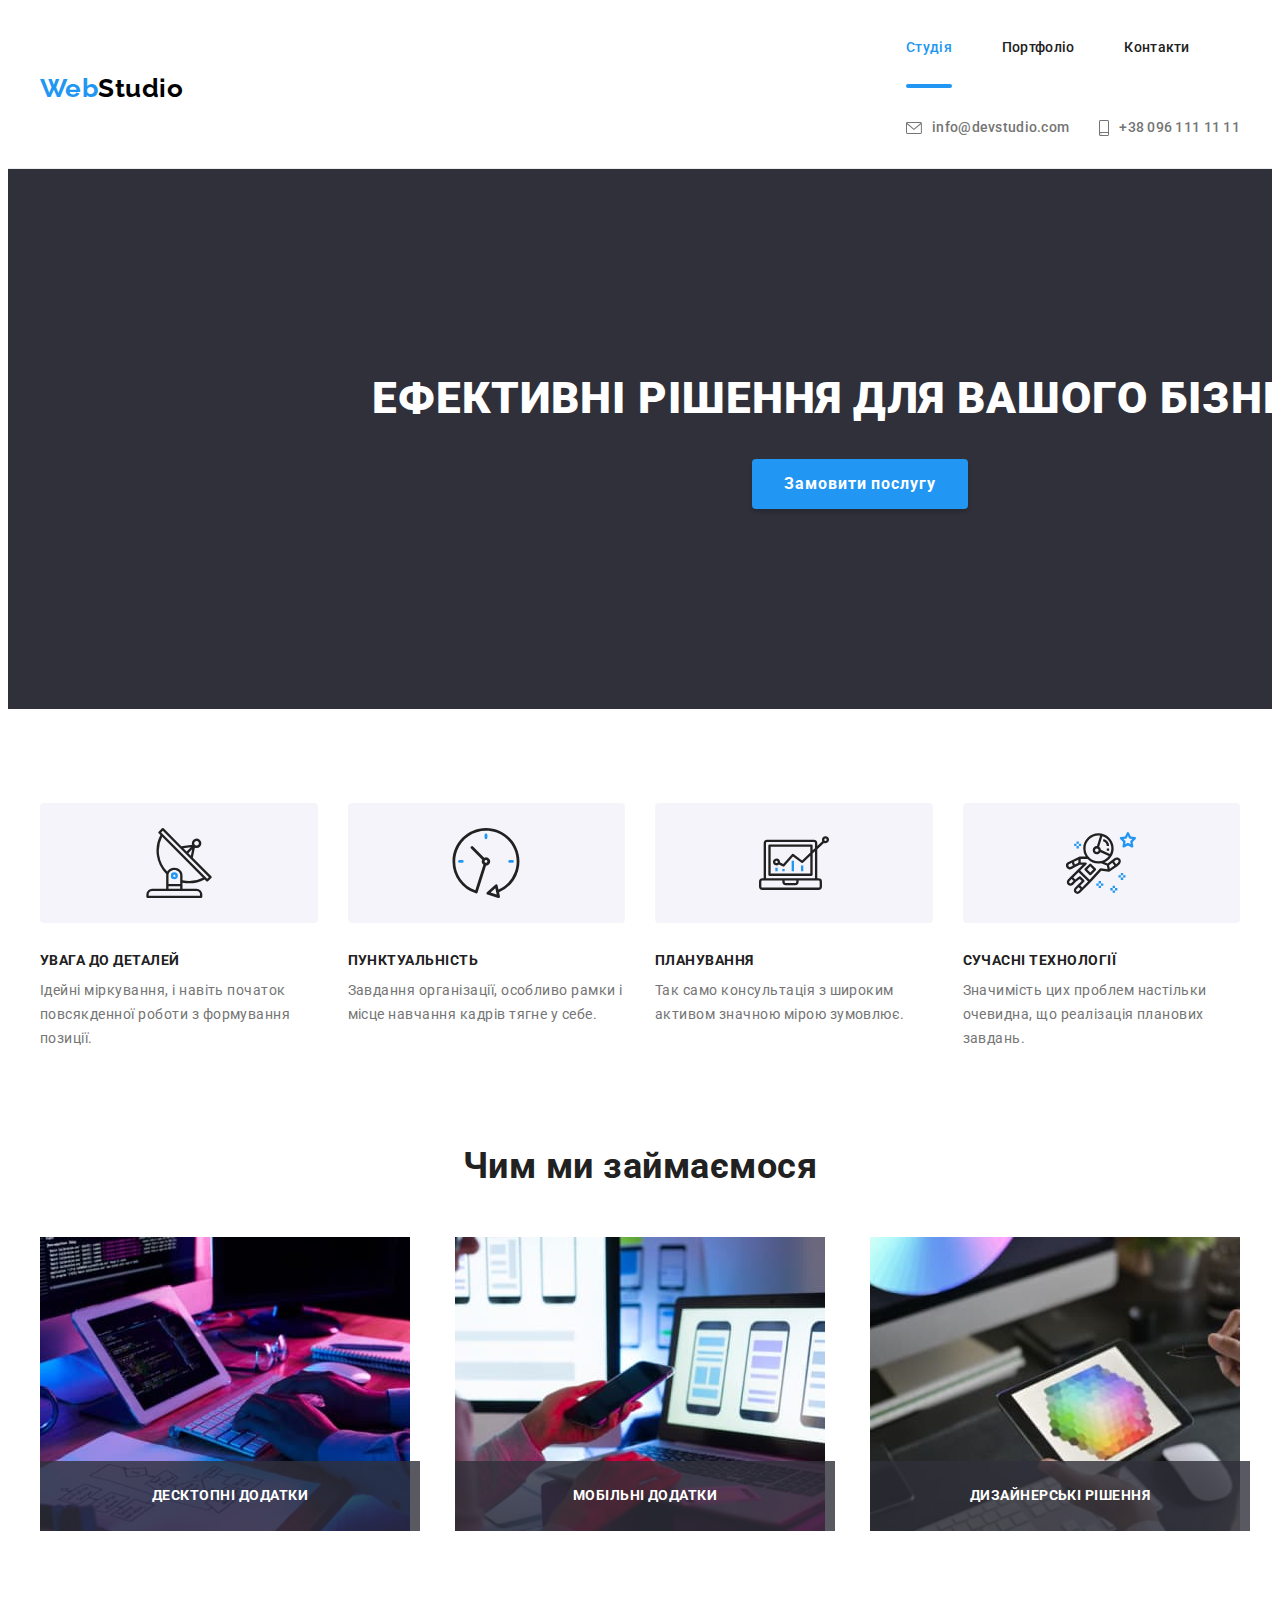
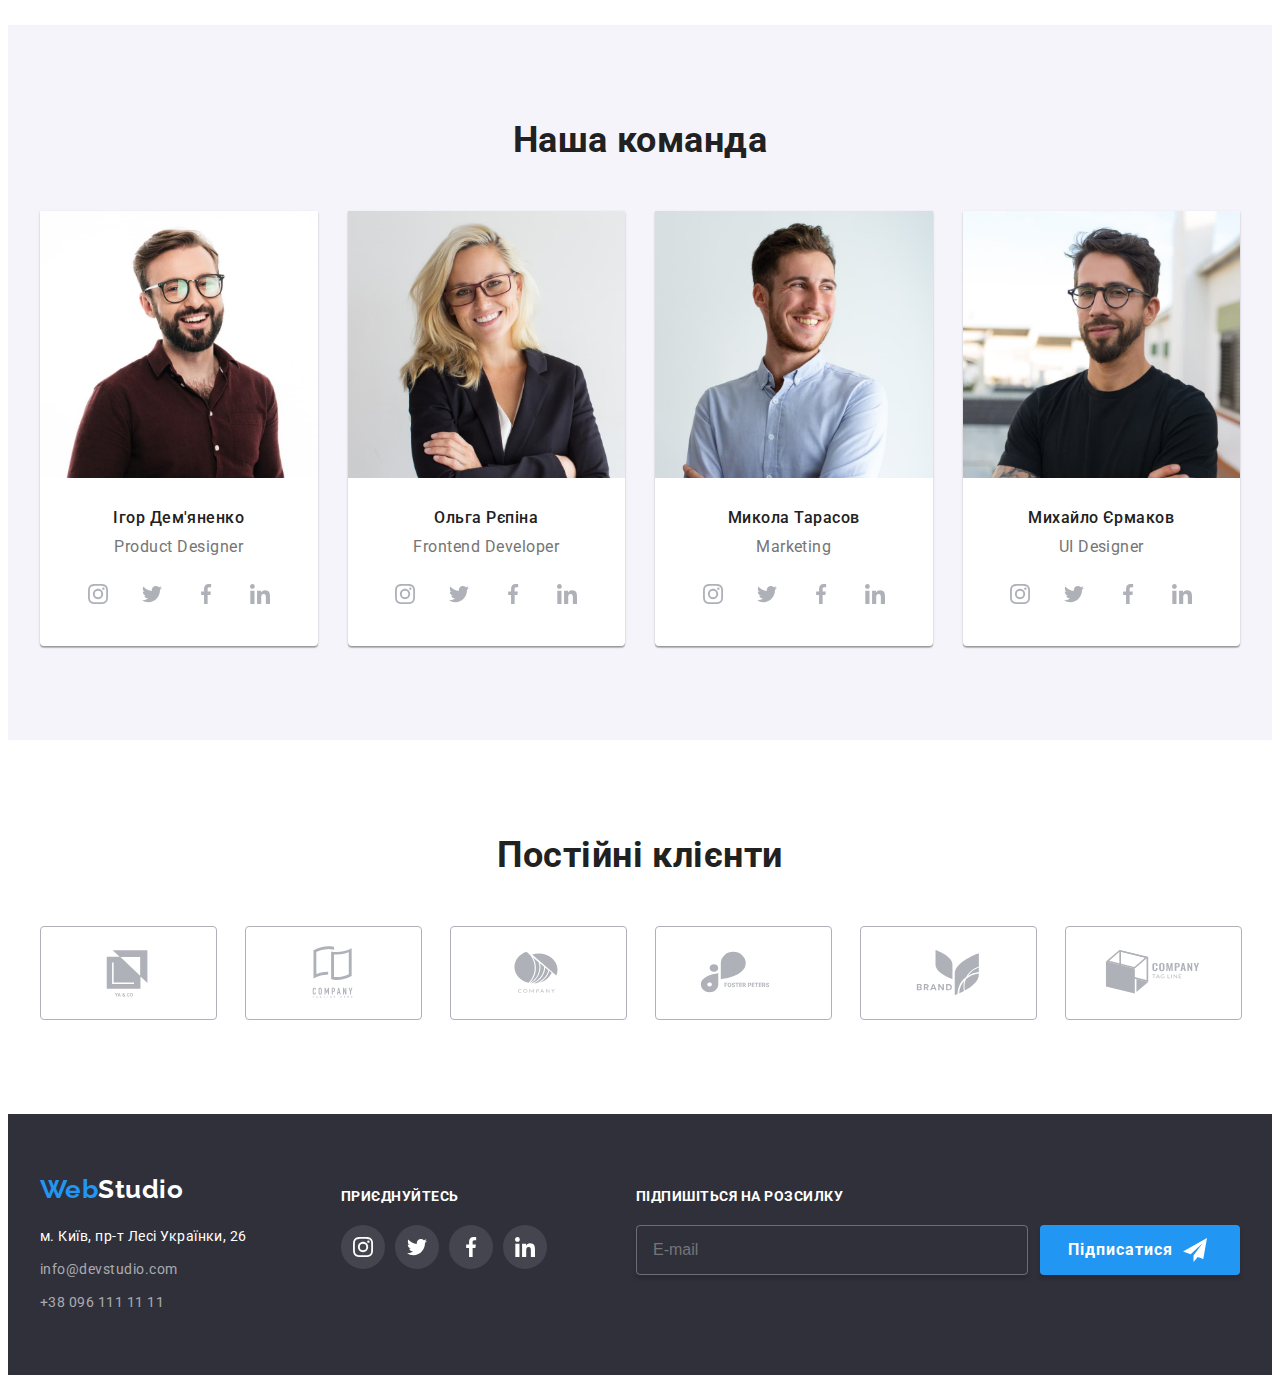
==== commit e3592c61: "ended hero to footer" ====
--- a/index.html
+++ b/index.html
@@ -395,7 +395,7 @@
       </section>
 
       <!-- Section our clients -->
-      <section class="section-clients nodisplay">
+      <section class="section-clients">
         <div class="container">
           <h2 class="section-clients__title">Постійні клієнти</h2>
 
@@ -448,80 +448,82 @@
     </main>
 
     <!-- Section Footer -->
-    <footer class="footer-page nodisplay">
+    <footer class="footer-page">
       <div class="container footer-page__container">
-        <!-- Group adress -->
-        <div class="address__wrap">
-          <a class="logo footer-page__logo" href="./index.html"
-            ><span class="logo__accent">Web</span>Studio</a
-          >
-          <address id="address">
-            <ul class="address__list">
-              <li class="address__item">
-                <a
-                  class="addres__link addres__link--map"
-                  href="https://goo.gl/maps/1251z9xFFSoEzvaf6"
-                  target="_blank"
-                  rel="noreferrer noopener, nofollow"
-                  >м. Київ, пр-т Лесі Українки, 26</a
-                >
+        <div class="footer-page__wrap">
+          <!-- Group adress -->
+          <div class="footer-page__address">
+            <a class="logo footer-page__logo" href="./index.html"
+              ><span class="logo__accent">Web</span>Studio</a
+            >
+            <address class="address" id="address">
+              <ul class="address__list">
+                <li class="address__item">
+                  <a
+                    class="addres__link addres__link--map"
+                    href="https://goo.gl/maps/1251z9xFFSoEzvaf6"
+                    target="_blank"
+                    rel="noreferrer noopener, nofollow"
+                    >м. Київ, пр-т Лесі Українки, 26</a
+                  >
+                </li>
+
+                <li class="address__item">
+                  <a class="addres__link" href="mailto:info@devstudio.com">info@devstudio.com</a>
+                </li>
+
+                <li class="address__item">
+                  <a class="addres__link" href="tel:+380961111111">+38 096 111 11 11</a>
+                </li>
+              </ul>
+            </address>
+          </div>
+
+          <!-- Group socials -->
+          <div class="footer-page__socials socials-footer">
+            <h3 class="socials-footer__title">Приєднуйтесь</h3>
+
+            <ul class="socials__list socials-footer__list">
+              <li class="socials__item">
+                <a class="socials__link" href="" aria-label="Instagramm">
+                  <svg class="socials__icon">
+                    <use href="./images/icons.svg#icon-instagram"></use>
+                  </svg>
+                </a>
               </li>
 
-              <li class="address__item">
-                <a class="addres__link" href="mailto:info@devstudio.com">info@devstudio.com</a>
+              <li class="socials__item">
+                <a class="socials__link" href="" aria-label="Twiter">
+                  <svg class="socials__icon">
+                    <use href="./images/icons.svg#icon-twitter"></use>
+                  </svg>
+                </a>
               </li>
 
-              <li class="address__item">
-                <a class="addres__link" href="tel:+380961111111">+38 096 111 11 11</a>
+              <li class="socials__item">
+                <a class="socials__link" href="" aria-label="Facebook">
+                  <svg class="socials__icon">
+                    <use href="./images/icons.svg#icon-facebook"></use>
+                  </svg>
+                </a>
+              </li>
+
+              <li class="socials__item">
+                <a class="socials__link" href="" aria-label="Linkedin">
+                  <svg class="socials__icon">
+                    <use href="./images/icons.svg#icon-linkedin"></use>
+                  </svg>
+                </a>
               </li>
             </ul>
-          </address>
-        </div>
-
-        <!-- Group socials -->
-        <div class="socials-footer__wrap">
-          <h3 class="socials-footer__title">Приєднуйтесь</h3>
-
-          <ul class="socials__list">
-            <li class="socials__item">
-              <a class="socials__link" href="" aria-label="Instagramm">
-                <svg class="socials__icon">
-                  <use href="./images/icons.svg#icon-instagram"></use>
-                </svg>
-              </a>
-            </li>
-
-            <li class="socials__item">
-              <a class="socials__link" href="" aria-label="Twiter">
-                <svg class="socials__icon">
-                  <use href="./images/icons.svg#icon-twitter"></use>
-                </svg>
-              </a>
-            </li>
-
-            <li class="socials__item">
-              <a class="socials__link" href="" aria-label="Facebook">
-                <svg class="socials__icon">
-                  <use href="./images/icons.svg#icon-facebook"></use>
-                </svg>
-              </a>
-            </li>
-
-            <li class="socials__item">
-              <a class="socials__link" href="" aria-label="Linkedin">
-                <svg class="socials__icon">
-                  <use href="./images/icons.svg#icon-linkedin"></use>
-                </svg>
-              </a>
-            </li>
-          </ul>
+          </div>
         </div>
 
         <!-- Group subscribe -->
-        <div class="form-footer__wrap">
+        <div class="footer-page__form form-footer">
           <h3 class="form-footer__title">Підпишіться на розсилку</h3>
 
-          <form name="subscribe">
+          <form class="form-footer__wrap" name="subscribe">
             <label class="form-footer__label" for="user-email">E-mail</label>
 
             <input
--- a/css/main.min.css
+++ b/css/main.min.css
@@ -1 +1 @@
-body{font-family:roboto,sans-serif;letter-spacing:.03em;color:#757575}h1,h2,h3,h4,h4,h5,h6,p{margin-top:0;margin-bottom:0}.portfolio-card__img,.card-team__img,.card-what__img{display:block;max-width:100%}.portfolio-card__list,.filter_list,.address__list,.card-client__list,.card-team__list,.card-what__list,.card-benefit__list,.header-page__list,.socials__list{padding:0;margin:0;list-style:none}.portfolio-card__link,.addres__link,.card-client__link,.logo,.header-page__link,.socials__link{text-decoration:none}.section-portfolio__title,.license__input,.form-footer__label,.section-benefits__title{position:absolute;white-space:nowrap;width:1px;height:1px;overflow:hidden;border:0;padding:0;clip:rect(0 0 0 0);-webkit-clip-path:inset(50%);clip-path:inset(50%);margin:-1px}.section-portfolio,.section-clients,.section-team,.section-what,.section-benefits{padding-top:60px;padding-bottom:60px}@media screen and (min-width: 1200px){.section-portfolio,.section-clients,.section-team,.section-what,.section-benefits{padding-top:94px;padding-bottom:94px}}.form-footer__title,.socials-footer__title,.section-clients__title,.section-team__title,.section-what__title{margin-bottom:50px;color:#212121;font-weight:700;font-size:36px;line-height:1.17;text-align:center}.card-team__item,.card-benefit__item{max-width:100%}@media screen and (min-width: 768px){.card-team__item,.card-benefit__item{max-width:calc((100% - 30px)/2)}}@media screen and (min-width: 1200px){.card-team__item,.card-benefit__item{max-width:calc((100% - 90px)/4)}}.button,.filter_btn,.button--primary,.modal-window__button-send,.form-footer__button,.hero__button{min-width:73px;padding:6px 22px;color:#212121;font-weight:500;font-size:16px;line-height:1.62;text-align:center;font-family:inherit;letter-spacing:inherit;background-color:#f5f4fa;cursor:pointer;border:none;border-radius:4px}.button--primary,.modal-window__button-send,.form-footer__button,.hero__button{color:#fff;background-color:#2196f3;letter-spacing:.06em;-webkit-transition:background-color 250ms cubic-bezier(0.4, 0, 0.2, 1);transition:background-color 250ms cubic-bezier(0.4, 0, 0.2, 1)}.button--primary:hover,.modal-window__button-send:hover,.form-footer__button:hover,.hero__button:hover,.button--primary:focus,.modal-window__button-send:focus,.form-footer__button:focus,.hero__button:focus{background-color:#188ce8}.container{padding-left:15px;padding-right:15px;margin-left:auto;margin-right:auto;width:100%}@media screen and (min-width: 480px){.container{max-width:480px}}@media screen and (min-width: 768px){.container{max-width:768px}}@media screen and (min-width: 1200px){.container{max-width:1200px}}.socials__list{display:-webkit-inline-box;display:-ms-inline-flexbox;display:inline-flex}.socials__item:not(:last-child){margin-right:10px}.socials__link{display:-webkit-inline-box;display:-ms-inline-flexbox;display:inline-flex;-webkit-box-pack:center;-ms-flex-pack:center;justify-content:center;-webkit-box-align:center;-ms-flex-align:center;align-items:center;color:#fff;background-color:rgba(255,255,255,.1);width:44px;height:44px;border-radius:50%;-webkit-transition:color 250ms cubic-bezier(0.4, 0, 0.2, 1),background-color 250ms cubic-bezier(0.4, 0, 0.2, 1);transition:color 250ms cubic-bezier(0.4, 0, 0.2, 1),background-color 250ms cubic-bezier(0.4, 0, 0.2, 1)}.socials__link:hover,.socials__link:focus{background-color:#2196f3}.socials__icon{fill:currentColor;width:20px;height:20px}.header-page{background-color:#fff;border-bottom:1px solid #ececec}.header-page__container{display:-webkit-box;display:-ms-flexbox;display:flex;-webkit-box-align:center;-ms-flex-align:center;align-items:center;-webkit-box-pack:justify;-ms-flex-pack:justify;justify-content:space-between}.header-page__logo{margin-right:93px}.header-page__menu{display:none;-webkit-box-align:center;-ms-flex-align:center;align-items:center}.header-page__list{display:-webkit-box;display:-ms-flexbox;display:flex;font-weight:500;font-size:14px;line-height:1.14;letter-spacing:.02em}.header-page__item:not(:last-child){margin-right:50px}.header-page__link{display:block;padding-top:32px;padding-bottom:32px;color:#212121;-webkit-transition:color 250ms cubic-bezier(0.4, 0, 0.2, 1);transition:color 250ms cubic-bezier(0.4, 0, 0.2, 1)}.header-page__link:hover,.header-page__link:focus{color:#2196f3}.header-page__icon{margin-right:10px;fill:currentColor}.header-page__link--current{position:relative;color:#2196f3}.header-page__link--current::after{content:"";position:absolute;left:0;bottom:0;display:block;width:100%;height:4px;border-radius:2px;background-color:currentColor}.header-page__list--second{margin-left:auto}.header-page__item--second:not(:last-child){margin-right:30px}.header-page__link--second{color:#757575;display:-webkit-box;display:-ms-flexbox;display:flex;-webkit-box-align:center;-ms-flex-align:center;align-items:center}.logo{color:#000;font-family:raleway,sans-serif;font-weight:700;font-size:26px;line-height:1.19}.logo__accent{color:#2196f3}.hero{text-align:center;letter-spacing:.06em;background-color:#2f303a;background-repeat:no-repeat;background-position:center;background-size:cover;margin:0 auto;max-width:480px}@media screen and (min-width: 480px){.hero{max-width:768px}}@media screen and (min-width: 768px){.hero{max-width:1200px}}@media screen and (min-width: 1200px){.hero{max-width:1600px}}.hero__container{display:inline-block;padding:60px 60px}@media screen and (min-width: 480px){.hero__container{padding:118px 60px}}@media screen and (min-width: 768px){.hero__container{padding:118px 204px}}@media screen and (min-width: 1200px){.hero__container{padding:200px 252px}}.hero__title{margin-top:0;margin-bottom:30px;color:#fff;font-weight:900;font-size:26px;line-height:1.62;text-transform:uppercase}@media screen and (min-width: 1200px){.hero__title{font-size:44px;line-height:1.36}}.hero__button{padding:10px 24px;font-weight:700;font-size:16px;line-height:1.88;-webkit-box-shadow:0px 4px 4px rgba(0, 0, 0, 0.15);box-shadow:0px 4px 4px rgba(0, 0, 0, 0.15)}@media screen and (min-width: 1200px){.hero__button{padding:10px 32px}}@media screen and (min-width: 1200px){.section-benefits{padding-bottom:0}}.card-benefit__list{display:-webkit-box;display:-ms-flexbox;display:flex;-webkit-box-orient:vertical;-webkit-box-direction:normal;-ms-flex-direction:column;flex-direction:column;gap:30px;font-size:14px;line-height:1.71}@media screen and (min-width: 768px){.card-benefit__list{-webkit-box-orient:horizontal;-webkit-box-direction:normal;-ms-flex-direction:row;flex-direction:row;-ms-flex-wrap:wrap;flex-wrap:wrap}}.card-benefit__icon{width:70px;height:70px}.card-benefit__title{margin-bottom:10px;color:#212121;font-weight:700;font-size:14px;line-height:1.14;text-transform:uppercase}.card-benefit__figure{display:-webkit-box;display:-ms-flexbox;display:flex;-webkit-box-pack:center;-ms-flex-pack:center;justify-content:center;-webkit-box-align:center;-ms-flex-align:center;align-items:center;margin-bottom:30px;max-width:100;height:120px;border-radius:4px;background-color:#f5f4fa}.section-what{display:none}@media screen and (min-width: 1200px){.section-what{display:block}}.card-what__list{display:-webkit-box;display:-ms-flexbox;display:flex;-webkit-box-pack:justify;-ms-flex-pack:justify;justify-content:space-between}.card-what__item{position:relative}.card-what__title{position:absolute;left:0;bottom:0;width:100%;padding:27px 5px;font-weight:700;font-size:14px;line-height:1.14;text-align:center;text-transform:uppercase;color:#fff;background:rgba(47,48,58,.8)}.section-team{font-size:16px;line-height:1.19;background-color:#f5f4fa}.card-team__list{display:-webkit-box;display:-ms-flexbox;display:flex;-webkit-box-pack:justify;-ms-flex-pack:justify;justify-content:space-between;-webkit-box-orient:vertical;-webkit-box-direction:normal;-ms-flex-direction:column;flex-direction:column;gap:30px}@media screen and (min-width: 768px){.card-team__list{-webkit-box-orient:horizontal;-webkit-box-direction:normal;-ms-flex-direction:row;flex-direction:row;-ms-flex-wrap:wrap;flex-wrap:wrap}}.card-team__caption{padding:30px 10px 24px 10px;text-align:center}@media screen and (min-width: 1200px){.card-team__caption{padding-bottom:30px}}.card-team__img{width:100%}.card-team__title{margin-bottom:10px;color:#212121;font-size:16px;line-height:1.19;font-weight:500}.card-team__item{background-color:#fff;border-bottom-right-radius:4px;border-bottom-left-radius:4px;-webkit-box-shadow:0px 1px 3px rgba(0, 0, 0, 0.12), 0px 1px 1px rgba(0, 0, 0, 0.14),  0px 2px 1px rgba(0, 0, 0, 0.2);box-shadow:0px 1px 3px rgba(0, 0, 0, 0.12), 0px 1px 1px rgba(0, 0, 0, 0.14),  0px 2px 1px rgba(0, 0, 0, 0.2)}.card-team__content{margin-bottom:16px}.card-team__link-socials{color:#afb1b8}.card-team__link-socials:hover,.card-team__link-socials:focus{color:#fff}.card-client__list{display:-webkit-box;display:-ms-flexbox;display:flex}.card-client__item:not(:last-child){margin-right:30px}.card-client__icon{fill:currentColor;width:106px;height:60px}.card-client__link{display:-webkit-inline-box;display:-ms-inline-flexbox;display:inline-flex;-webkit-box-pack:center;-ms-flex-pack:center;justify-content:center;-webkit-box-align:center;-ms-flex-align:center;align-items:center;color:#afb1b8;width:170px;height:92px;border:1px solid #afb1b8;border-radius:4px;-webkit-transition:color 250ms cubic-bezier(0.4, 0, 0.2, 1),border-color 250ms cubic-bezier(0.4, 0, 0.2, 1);transition:color 250ms cubic-bezier(0.4, 0, 0.2, 1),border-color 250ms cubic-bezier(0.4, 0, 0.2, 1)}.card-client__link:hover,.card-client__link:focus{color:#2196f3;border-color:#2196f3}.footer-page{padding-top:60px;padding-bottom:60px;background-color:#2f303a;margin:0 auto}.footer-page__container{display:-webkit-box;display:-ms-flexbox;display:flex}.footer-page__logo{margin-bottom:20px;display:inline-block;color:#fff}.address__wrap{width:231px}.address__item:not(:last-child){margin-bottom:9px}.addres__link{color:rgba(255,255,255,.6);font-size:14px;line-height:1.71;font-style:normal;-webkit-transition:color 250ms cubic-bezier(0.4, 0, 0.2, 1);transition:color 250ms cubic-bezier(0.4, 0, 0.2, 1)}.addres__link:hover,.addres__link:focus{color:#2196f3}.addres__link--map{color:#fff}.socials-footer__wrap{width:206px;padding-top:15px;margin-left:70px}.socials-footer__title{margin-bottom:20px;font-weight:700;font-size:14px;line-height:1.14;text-transform:uppercase;text-align:left;color:#fff}.form-footer__wrap{padding-top:12px;margin-left:auto}.form-footer__title{margin-bottom:20px;font-weight:700;font-size:14px;line-height:1.14;text-transform:uppercase;text-align:left;color:#fff}.form-footer__input{padding:14px 16px;width:358px;border:1px solid rgba(255,255,255,.3);-webkit-box-shadow:0px 4px 4px rgba(0,0,0,.15);box-shadow:0px 4px 4px rgba(0,0,0,.15);border-radius:4px;font-size:16px;line-height:1.25;color:rgba(255,255,255,.6);background-color:rgba(0,0,0,0);outline:none;-webkit-transition:border-color 250ms cubic-bezier(0.4, 0, 0.2, 1);transition:border-color 250ms cubic-bezier(0.4, 0, 0.2, 1)}.form-footer__input:hover,.form-footer__input:focus{border-color:#2196f3}.form-footer__button{display:-webkit-inline-box;display:-ms-inline-flexbox;display:inline-flex;-webkit-box-align:center;-ms-flex-align:center;align-items:center;width:200px;margin-left:12px;padding:10px 28px;font-weight:700;font-size:16px;line-height:1.88;-webkit-box-shadow:0px 4px 4px rgba(0,0,0,.15);box-shadow:0px 4px 4px rgba(0,0,0,.15);-webkit-transition:border-color 250ms cubic-bezier(0.4, 0, 0.2, 1);transition:border-color 250ms cubic-bezier(0.4, 0, 0.2, 1)}.form-footer__icon-button{margin-left:10px;fill:currentColor}.backdrop{position:fixed;top:0;left:0;width:100%;height:100%;background-color:rgba(0,0,0,.2);visibility:visible;opacity:1;pointer-events:auto;-webkit-transition:opacity 500ms cubic-bezier(0.4, 0, 0.2, 1),visibility 500ms cubic-bezier(0.4, 0, 0.2, 1);transition:opacity 500ms cubic-bezier(0.4, 0, 0.2, 1),visibility 500ms cubic-bezier(0.4, 0, 0.2, 1)}.backdrop.is-hidden{visibility:collapse;opacity:0;pointer-events:none}.backdrop.is-hidden .modal-window{-webkit-transform:translate(-50%, -50%) scale(0.9);transform:translate(-50%, -50%) scale(0.9)}.modal-window{position:absolute;top:50%;left:50%;-webkit-transform:translate(-50%, -50%) scale(1);transform:translate(-50%, -50%) scale(1);width:528px;height:581px;padding:40px;background:#fff;-webkit-box-shadow:0px 1px 3px rgba(0, 0, 0, 0.12), 0px 1px 1px rgba(0, 0, 0, 0.14), 0px 2px 1px rgba(0, 0, 0, 0.2);box-shadow:0px 1px 3px rgba(0, 0, 0, 0.12), 0px 1px 1px rgba(0, 0, 0, 0.14), 0px 2px 1px rgba(0, 0, 0, 0.2);border-radius:4px;-webkit-transition:-webkit-transform 250ms cubic-bezier(0.4, 0, 0.2, 1);transition:-webkit-transform 250ms cubic-bezier(0.4, 0, 0.2, 1);transition:transform 250ms cubic-bezier(0.4, 0, 0.2, 1);transition:transform 250ms cubic-bezier(0.4, 0, 0.2, 1), -webkit-transform 250ms cubic-bezier(0.4, 0, 0.2, 1)}.modal-window__btn-close{position:absolute;right:17px;top:17px;width:30px;height:30px;color:#000;background-color:inherit;border:1px solid rgba(0,0,0,.1);border-radius:50%;-webkit-transition:color 250ms cubic-bezier(0.4, 0, 0.2, 1);transition:color 250ms cubic-bezier(0.4, 0, 0.2, 1)}.modal-window__btn-close:hover,.modal-window__btn-close:focus{color:#2196f3;cursor:pointer}.modal-window__icon-close{width:11px;height:11px;fill:currentColor}.modal-window__title{margin-bottom:12px;font-weight:700;font-size:20px;line-height:1.15;text-align:center;letter-spacing:.03em;color:#212121}.modal-window__wrap{display:-webkit-box;display:-ms-flexbox;display:flex;-webkit-box-orient:vertical;-webkit-box-direction:normal;-ms-flex-direction:column;flex-direction:column;margin-bottom:30px}.modal-window__label{display:block;margin-bottom:4px;font-size:12px;line-height:1.17;letter-spacing:.01em}.modal-window__wrap-input{position:relative;margin-bottom:10px}.modal-window__input{padding:12px 9px 12px 42px;width:100%;border:1px solid rgba(33,33,33,.2);border-radius:4px;font-size:12px;line-height:1.17;letter-spacing:.01em;color:#757575;-webkit-transition:border-color 250ms cubic-bezier(0.4, 0, 0.2, 1);transition:border-color 250ms cubic-bezier(0.4, 0, 0.2, 1);outline:none}.modal-window__input:hover,.modal-window__input:focus{border-color:#2196f3}.modal-window__icon-input{position:absolute;left:12px;top:50%;-webkit-transform:translateY(-50%);transform:translateY(-50%);fill:#212121;-webkit-transition:fill 250ms cubic-bezier(0.4, 0, 0.2, 1);transition:fill 250ms cubic-bezier(0.4, 0, 0.2, 1)}.modal-window__input:hover+.modal-window__icon-input,.modal-window__input:focus+.modal-window__icon-input{fill:#2196f3}.modal-window__input-comment{height:120px;margin-bottom:20px;padding:12px 16px;resize:none}.modal-window__input-comment::-webkit-input-placeholder{font-size:12px;line-height:1.17;letter-spacing:.01em;color:rgba(117,117,117,.5)}.modal-window__input-comment::-moz-placeholder{font-size:12px;line-height:1.17;letter-spacing:.01em;color:rgba(117,117,117,.5)}.modal-window__input-comment:-ms-input-placeholder{font-size:12px;line-height:1.17;letter-spacing:.01em;color:rgba(117,117,117,.5)}.modal-window__input-comment::-ms-input-placeholder{font-size:12px;line-height:1.17;letter-spacing:.01em;color:rgba(117,117,117,.5)}.modal-window__input-comment::placeholder{font-size:12px;line-height:1.17;letter-spacing:.01em;color:rgba(117,117,117,.5)}.modal-window__button-send{display:block;margin:30px auto 0 auto;padding:10px 52px;font-weight:700;font-size:16px;line-height:1.88;-webkit-box-shadow:0px 4px 4px rgba(0,0,0,.15);box-shadow:0px 4px 4px rgba(0,0,0,.15)}.license__wrap{display:-webkit-box;display:-ms-flexbox;display:flex;margin-left:12px;font-size:14px;line-height:1.71;letter-spacing:.03em}.license__link{color:#2196f3}.license__input{-moz-appearance:none;-webkit-appearance:none;appearance:none}.license__label{display:-webkit-inline-box;display:-ms-inline-flexbox;display:inline-flex;-webkit-box-align:center;-ms-flex-align:center;align-items:center;-webkit-user-select:none;-moz-user-select:none;-ms-user-select:none;user-select:none}.license__icon-checkbox{margin-right:7px}.license__input:checked+.license__label .license__icon-checkbox{-webkit-box-shadow:0px 4px 4px rgba(0,0,0,.25);box-shadow:0px 4px 4px rgba(0,0,0,.25)}.license__icon-checkbox--checken{opacity:0}.license__input:checked+.license__label .license__icon-checkbox--checken{opacity:1}.license__icon-checkbox--nochecken{opacity:1}.license__input:checked+.license__label .license__icon-checkbox--nochecken{opacity:0}.filter_list{display:-webkit-box;display:-ms-flexbox;display:flex;-webkit-box-pack:center;-ms-flex-pack:center;justify-content:center;margin-bottom:50px}.filter_item:not(:last-child){margin-right:8px}.filter_btn{-webkit-transition:color 250ms cubic-bezier(0.4, 0, 0.2, 1),background-color 250ms cubic-bezier(0.4, 0, 0.2, 1),-webkit-box-shadow 250ms cubic-bezier(0.4, 0, 0.2, 1);transition:color 250ms cubic-bezier(0.4, 0, 0.2, 1),background-color 250ms cubic-bezier(0.4, 0, 0.2, 1),-webkit-box-shadow 250ms cubic-bezier(0.4, 0, 0.2, 1);transition:color 250ms cubic-bezier(0.4, 0, 0.2, 1),background-color 250ms cubic-bezier(0.4, 0, 0.2, 1),box-shadow 250ms cubic-bezier(0.4, 0, 0.2, 1);transition:color 250ms cubic-bezier(0.4, 0, 0.2, 1),background-color 250ms cubic-bezier(0.4, 0, 0.2, 1),box-shadow 250ms cubic-bezier(0.4, 0, 0.2, 1),-webkit-box-shadow 250ms cubic-bezier(0.4, 0, 0.2, 1)}.filter_btn:hover,.filter_btn:focus{color:#fff;background-color:#2196f3;-webkit-box-shadow:0px 3px 1px rgba(0, 0, 0, 0.1), 0px 1px 2px rgba(0, 0, 0, 0.08), 0px 2px 2px rgba(0, 0, 0, 0.12);box-shadow:0px 3px 1px rgba(0, 0, 0, 0.1), 0px 1px 2px rgba(0, 0, 0, 0.08), 0px 2px 2px rgba(0, 0, 0, 0.12)}.portfolio-card__list{display:-webkit-box;display:-ms-flexbox;display:flex;-ms-flex-wrap:wrap;flex-wrap:wrap;gap:30px;font-size:16px;line-height:1.88}.portfolio-card__item{-ms-flex-preferred-size:calc((100% - 60px)/3);flex-basis:calc((100% - 60px)/3)}.portfolio-card__link{display:block;-webkit-transition:-webkit-box-shadow 250ms cubic-bezier(0.4, 0, 0.2, 1);transition:-webkit-box-shadow 250ms cubic-bezier(0.4, 0, 0.2, 1);transition:box-shadow 250ms cubic-bezier(0.4, 0, 0.2, 1);transition:box-shadow 250ms cubic-bezier(0.4, 0, 0.2, 1), -webkit-box-shadow 250ms cubic-bezier(0.4, 0, 0.2, 1)}.portfolio-card__link:visited{color:inherit}.portfolio-card__link:hover,.portfolio-card__link:focus{-webkit-box-shadow:0px 1px 1px rgba(0, 0, 0, 0.12), 0px 4px 4px rgba(0, 0, 0, 0.06), 1px 4px 6px rgba(0, 0, 0, 0.16);box-shadow:0px 1px 1px rgba(0, 0, 0, 0.12), 0px 4px 4px rgba(0, 0, 0, 0.06), 1px 4px 6px rgba(0, 0, 0, 0.16)}.portfolio-card__body{padding:20px 24px;margin:0;border-left:1px solid #eee;border-right:1px solid #eee;border-bottom:1px solid #eee}.portfolio-card__figure{position:relative;overflow:hidden}.portfolio-card__overlay{position:absolute;left:0;bottom:0;width:100%;height:100%;padding:24px;font-size:18px;line-height:1.56;color:#fff;background-color:rgba(33,150,243,.9);-webkit-transform:translateY(101%);transform:translateY(101%);-webkit-transition:-webkit-transform 250ms cubic-bezier(0.4, 0, 0.2, 1);transition:-webkit-transform 250ms cubic-bezier(0.4, 0, 0.2, 1);transition:transform 250ms cubic-bezier(0.4, 0, 0.2, 1);transition:transform 250ms cubic-bezier(0.4, 0, 0.2, 1), -webkit-transform 250ms cubic-bezier(0.4, 0, 0.2, 1)}.portfolio-card__link:hover .portfolio-card__overlay,.portfolio-card__link:focus .portfolio-card__overlay{-webkit-transform:translateY(0);transform:translateY(0)}.portfolio-card__title{color:#212121;font-weight:700;font-size:18px;line-height:2;letter-spacing:.06em;margin-bottom:4px}.nodisplay{display:none !important}/*# sourceMappingURL=main.min.css.map */+.portfolio-card__img,.card-team__img,.card-what__img{display:block;max-width:100%}.portfolio-card__list,.filter_list,.address__list,.card-client__list,.card-team__list,.card-what__list,.card-benefit__list,.header-page__list,.socials__list{padding:0;margin:0;list-style:none}.portfolio-card__link,.addres__link,.card-client__link,.logo,.header-page__link,.socials__link{text-decoration:none}.section-portfolio__title,.license__input,.form-footer__label,.section-benefits__title{position:absolute;white-space:nowrap;width:1px;height:1px;overflow:hidden;border:0;padding:0;clip:rect(0 0 0 0);-webkit-clip-path:inset(50%);clip-path:inset(50%);margin:-1px}.section-portfolio,.section-clients,.section-team,.section-what,.section-benefits{padding-top:60px;padding-bottom:60px}@media screen and (min-width: 1200px){.section-portfolio,.section-clients,.section-team,.section-what,.section-benefits{padding-top:94px;padding-bottom:94px}}.form-footer__title,.socials-footer__title,.section-clients__title,.section-team__title,.section-what__title{margin-bottom:30px;color:#212121;font-weight:700;font-size:28px;line-height:1.18;text-align:center}@media screen and (min-width: 1200px){.form-footer__title,.socials-footer__title,.section-clients__title,.section-team__title,.section-what__title{margin-bottom:50px;font-size:36px;line-height:1.17}}body{font-family:roboto,sans-serif;letter-spacing:.03em;color:#757575}h1,h2,h3,h4,h4,h5,h6,p{margin-top:0;margin-bottom:0}.button,.filter_btn,.button--primary,.modal-window__button-send,.form-footer__button,.hero__button{min-width:73px;padding:6px 22px;color:#212121;font-weight:500;font-size:16px;line-height:1.62;text-align:center;font-family:inherit;letter-spacing:inherit;background-color:#f5f4fa;cursor:pointer;border:none;border-radius:4px}.button--primary,.modal-window__button-send,.form-footer__button,.hero__button{color:#fff;background-color:#2196f3;letter-spacing:.06em;-webkit-transition:background-color 250ms cubic-bezier(0.4, 0, 0.2, 1);transition:background-color 250ms cubic-bezier(0.4, 0, 0.2, 1)}.button--primary:hover,.modal-window__button-send:hover,.form-footer__button:hover,.hero__button:hover,.button--primary:focus,.modal-window__button-send:focus,.form-footer__button:focus,.hero__button:focus{background-color:#188ce8}.container{padding-left:15px;padding-right:15px;margin-left:auto;margin-right:auto;width:100%}@media screen and (min-width: 480px){.container{max-width:480px}}@media screen and (min-width: 768px){.container{max-width:768px}}@media screen and (min-width: 1200px){.container{max-width:1200px}}.socials__list{display:-webkit-inline-box;display:-ms-inline-flexbox;display:inline-flex}.socials__item:not(:last-child){margin-right:10px}.socials__link{display:-webkit-inline-box;display:-ms-inline-flexbox;display:inline-flex;-webkit-box-pack:center;-ms-flex-pack:center;justify-content:center;-webkit-box-align:center;-ms-flex-align:center;align-items:center;color:#fff;background-color:rgba(255,255,255,.1);width:44px;height:44px;border-radius:50%;-webkit-transition:color 250ms cubic-bezier(0.4, 0, 0.2, 1),background-color 250ms cubic-bezier(0.4, 0, 0.2, 1);transition:color 250ms cubic-bezier(0.4, 0, 0.2, 1),background-color 250ms cubic-bezier(0.4, 0, 0.2, 1)}.socials__link:hover,.socials__link:focus{background-color:#2196f3}.socials__icon{fill:currentColor;width:20px;height:20px}.header-page{background-color:#fff;border-bottom:1px solid #ececec}.header-page__container{display:-webkit-box;display:-ms-flexbox;display:flex;-webkit-box-align:center;-ms-flex-align:center;align-items:center;-webkit-box-pack:justify;-ms-flex-pack:justify;justify-content:space-between}.header-page__logo{margin-right:93px}.header-page__menu{display:none;-webkit-box-align:center;-ms-flex-align:center;align-items:center}@media screen and (min-width: 768px){.header-page__menu{display:block}}.header-page__list{display:-webkit-box;display:-ms-flexbox;display:flex;font-weight:500;font-size:14px;line-height:1.14;letter-spacing:.02em}.header-page__item:not(:last-child){margin-right:50px}.header-page__link{display:block;padding-top:32px;padding-bottom:32px;color:#212121;-webkit-transition:color 250ms cubic-bezier(0.4, 0, 0.2, 1);transition:color 250ms cubic-bezier(0.4, 0, 0.2, 1)}.header-page__link:hover,.header-page__link:focus{color:#2196f3}.header-page__icon{margin-right:10px;fill:currentColor}.header-page__link--current{position:relative;color:#2196f3}.header-page__link--current::after{content:"";position:absolute;left:0;bottom:0;display:block;width:100%;height:4px;border-radius:2px;background-color:currentColor}.header-page__list--second{margin-left:auto}.header-page__item--second:not(:last-child){margin-right:30px}.header-page__link--second{color:#757575;display:-webkit-box;display:-ms-flexbox;display:flex;-webkit-box-align:center;-ms-flex-align:center;align-items:center}.logo{color:#000;font-family:raleway,sans-serif;font-weight:700;font-size:26px;line-height:1.19}.logo__accent{color:#2196f3}.hero{text-align:center;letter-spacing:.06em;background-color:#2f303a;background-repeat:no-repeat;background-position:center;background-size:cover;margin:0 auto;max-width:480px}@media screen and (min-width: 480px){.hero{max-width:768px}}@media screen and (min-width: 768px){.hero{max-width:1200px}}@media screen and (min-width: 1200px){.hero{max-width:1600px}}.hero__container{display:inline-block;padding:60px 60px}@media screen and (min-width: 480px){.hero__container{padding:118px 60px}}@media screen and (min-width: 768px){.hero__container{padding:118px 204px}}@media screen and (min-width: 1200px){.hero__container{padding:200px 252px}}.hero__title{margin-top:0;margin-bottom:30px;color:#fff;font-weight:900;font-size:26px;line-height:1.62;text-transform:uppercase}@media screen and (min-width: 1200px){.hero__title{font-size:44px;line-height:1.36}}.hero__button{padding:10px 24px;font-weight:700;font-size:16px;line-height:1.88;-webkit-box-shadow:0px 4px 4px rgba(0, 0, 0, 0.15);box-shadow:0px 4px 4px rgba(0, 0, 0, 0.15)}@media screen and (min-width: 1200px){.hero__button{padding:10px 32px}}@media screen and (min-width: 1200px){.section-benefits{padding-bottom:0}}.card-benefit__list{display:-webkit-box;display:-ms-flexbox;display:flex;-webkit-box-orient:vertical;-webkit-box-direction:normal;-ms-flex-direction:column;flex-direction:column;gap:30px;font-size:14px;line-height:1.71}@media screen and (min-width: 768px){.card-benefit__list{-webkit-box-orient:horizontal;-webkit-box-direction:normal;-ms-flex-direction:row;flex-direction:row;-ms-flex-wrap:wrap;flex-wrap:wrap}}.card-benefit__item{max-width:calc((100% - 0px)/1)}@media screen and (min-width: 768px){.card-benefit__item{max-width:calc((100% - 30px)/2)}}@media screen and (min-width: 1200px){.card-benefit__item{max-width:calc((100% - 90px)/4)}}.card-benefit__icon{width:70px;height:70px}.card-benefit__title{margin-bottom:10px;color:#212121;font-weight:700;font-size:14px;line-height:1.14;text-transform:uppercase}.card-benefit__figure{display:-webkit-box;display:-ms-flexbox;display:flex;-webkit-box-pack:center;-ms-flex-pack:center;justify-content:center;-webkit-box-align:center;-ms-flex-align:center;align-items:center;margin-bottom:30px;max-width:100;height:120px;border-radius:4px;background-color:#f5f4fa}.section-what{display:none}@media screen and (min-width: 1200px){.section-what{display:block}}.card-what__list{display:-webkit-box;display:-ms-flexbox;display:flex;-webkit-box-pack:justify;-ms-flex-pack:justify;justify-content:space-between}.card-what__item{position:relative}.card-what__title{position:absolute;left:0;bottom:0;width:100%;padding:27px 5px;font-weight:700;font-size:14px;line-height:1.14;text-align:center;text-transform:uppercase;color:#fff;background:rgba(47,48,58,.8)}.section-team{font-size:16px;line-height:1.19;background-color:#f5f4fa}.card-team__list{display:-webkit-box;display:-ms-flexbox;display:flex;-webkit-box-pack:justify;-ms-flex-pack:justify;justify-content:space-between;-webkit-box-orient:vertical;-webkit-box-direction:normal;-ms-flex-direction:column;flex-direction:column;gap:30px}@media screen and (min-width: 768px){.card-team__list{-webkit-box-orient:horizontal;-webkit-box-direction:normal;-ms-flex-direction:row;flex-direction:row;-ms-flex-wrap:wrap;flex-wrap:wrap}}.card-team__caption{padding:30px 10px 24px 10px;text-align:center}@media screen and (min-width: 1200px){.card-team__caption{padding-bottom:30px}}.card-team__img{width:100%}.card-team__title{margin-bottom:10px;color:#212121;font-size:16px;line-height:1.19;font-weight:500}.card-team__item{background-color:#fff;border-bottom-right-radius:4px;border-bottom-left-radius:4px;-webkit-box-shadow:0px 1px 3px rgba(0, 0, 0, 0.12), 0px 1px 1px rgba(0, 0, 0, 0.14),  0px 2px 1px rgba(0, 0, 0, 0.2);box-shadow:0px 1px 3px rgba(0, 0, 0, 0.12), 0px 1px 1px rgba(0, 0, 0, 0.14),  0px 2px 1px rgba(0, 0, 0, 0.2);max-width:calc((100% - 0px)/1)}@media screen and (min-width: 768px){.card-team__item{max-width:calc((100% - 30px)/2)}}@media screen and (min-width: 1200px){.card-team__item{max-width:calc((100% - 90px)/4)}}.card-team__content{margin-bottom:16px}.card-team__link-socials{color:#afb1b8}.card-team__link-socials:hover,.card-team__link-socials:focus{color:#fff}.card-client__list{display:-webkit-box;display:-ms-flexbox;display:flex;-ms-flex-wrap:wrap;flex-wrap:wrap;gap:30px}.card-client__item{width:100%;max-width:calc((100% - 30px)/2)}@media screen and (min-width: 768px){.card-client__item{max-width:calc((100% - 60px)/3)}}@media screen and (min-width: 1200px){.card-client__item{max-width:calc((100% - 150px)/6)}}.card-client__icon{fill:currentColor;width:106px;height:60px}.card-client__link{display:-webkit-inline-box;display:-ms-inline-flexbox;display:inline-flex;-webkit-box-pack:center;-ms-flex-pack:center;justify-content:center;-webkit-box-align:center;-ms-flex-align:center;align-items:center;color:#afb1b8;width:100%;height:92px;border:1px solid #afb1b8;border-radius:4px;-webkit-transition:color 250ms cubic-bezier(0.4, 0, 0.2, 1),border-color 250ms cubic-bezier(0.4, 0, 0.2, 1);transition:color 250ms cubic-bezier(0.4, 0, 0.2, 1),border-color 250ms cubic-bezier(0.4, 0, 0.2, 1)}.card-client__link:hover,.card-client__link:focus{color:#2196f3;border-color:#2196f3}.footer-page{padding-top:60px;padding-bottom:60px;background-color:#2f303a;margin:0 auto}.footer-page__container{display:-webkit-box;display:-ms-flexbox;display:flex;-webkit-box-orient:vertical;-webkit-box-direction:normal;-ms-flex-direction:column;flex-direction:column;-webkit-box-pack:justify;-ms-flex-pack:justify;justify-content:space-between}@media screen and (min-width: 768px){.footer-page__container{padding-left:60px;padding-right:75px}}@media screen and (min-width: 1200px){.footer-page__container{-webkit-box-orient:horizontal;-webkit-box-direction:normal;-ms-flex-direction:row;flex-direction:row;padding-left:0;padding-right:0}}.footer-page__wrap{display:-webkit-box;display:-ms-flexbox;display:flex;-webkit-box-orient:vertical;-webkit-box-direction:normal;-ms-flex-direction:column;flex-direction:column;width:100%;margin-bottom:60px}@media screen and (min-width: 768px){.footer-page__wrap{-webkit-box-orient:horizontal;-webkit-box-direction:normal;-ms-flex-direction:row;flex-direction:row;-webkit-box-pack:justify;-ms-flex-pack:justify;justify-content:space-between}}@media screen and (min-width: 1200px){.footer-page__wrap{width:507px;margin-bottom:0;-webkit-box-orient:horizontal;-webkit-box-direction:normal;-ms-flex-direction:row;flex-direction:row;-webkit-box-pack:justify;-ms-flex-pack:justify;justify-content:space-between}}.footer-page__address{width:100%;text-align:center;margin-bottom:60px}@media screen and (min-width: 768px){.footer-page__address{width:232px;margin-bottom:0}}@media screen and (min-width: 1200px){.footer-page__address{width:232px;text-align:left;margin-bottom:0}}.footer-page__logo{margin-bottom:20px;display:inline-block;color:#fff}.footer-page__socials{width:100%;text-align:center;padding-top:0}@media screen and (min-width: 768px){.footer-page__socials{width:206px;padding-top:5px}}@media screen and (min-width: 1200px){.footer-page__socials{text-align:left;padding-top:15px}}.address__item:not(:last-child){margin-bottom:9px}.addres__link{width:100%;color:rgba(255,255,255,.6);font-size:14px;line-height:1.71;font-style:normal;-webkit-transition:color 250ms cubic-bezier(0.4, 0, 0.2, 1);transition:color 250ms cubic-bezier(0.4, 0, 0.2, 1)}.addres__link:hover,.addres__link:focus{color:#2196f3}.addres__link--map{color:#fff}.socials-footer__title{margin-bottom:20px;font-weight:700;font-size:14px;line-height:1.14;text-transform:uppercase;color:#fff}@media screen and (min-width: 1200px){.socials-footer__title{text-align:left}}.form-footer{text-align:center;padding-top:0}@media screen and (min-width: 1200px){.form-footer{text-align:left;padding-top:15px}}.form-footer__title{margin-bottom:20px;font-weight:700;font-size:14px;line-height:1.14;text-transform:uppercase;text-align:center;color:#fff}@media screen and (min-width: 1200px){.form-footer__title{text-align:left}}.form-footer__wrap{display:-webkit-box;display:-ms-flexbox;display:flex;-webkit-box-orient:vertical;-webkit-box-direction:normal;-ms-flex-direction:column;flex-direction:column;-webkit-box-align:center;-ms-flex-align:center;align-items:center}@media screen and (min-width: 1200px){.form-footer__wrap{-webkit-box-orient:horizontal;-webkit-box-direction:normal;-ms-flex-direction:row;flex-direction:row}}.form-footer__input{margin-bottom:20px;padding:14px 16px;width:100%;border:1px solid rgba(255,255,255,.3);-webkit-box-shadow:0px 4px 4px rgba(0,0,0,.15);box-shadow:0px 4px 4px rgba(0,0,0,.15);border-radius:4px;font-size:16px;line-height:1.25;color:rgba(255,255,255,.6);background-color:rgba(0,0,0,0);outline:none;-webkit-transition:border-color 250ms cubic-bezier(0.4, 0, 0.2, 1);transition:border-color 250ms cubic-bezier(0.4, 0, 0.2, 1)}.form-footer__input:hover,.form-footer__input:focus{border-color:#2196f3}@media screen and (min-width: 768px){.form-footer__input{width:450px}}@media screen and (min-width: 1200px){.form-footer__input{margin-bottom:0;width:358px}}.form-footer__button{display:-webkit-inline-box;display:-ms-inline-flexbox;display:inline-flex;-webkit-box-align:center;-ms-flex-align:center;align-items:center;width:200px;margin-left:12px;padding:10px 28px;font-weight:700;font-size:16px;line-height:1.88;-webkit-box-shadow:0px 4px 4px rgba(0,0,0,.15);box-shadow:0px 4px 4px rgba(0,0,0,.15);-webkit-transition:border-color 250ms cubic-bezier(0.4, 0, 0.2, 1);transition:border-color 250ms cubic-bezier(0.4, 0, 0.2, 1)}.form-footer__icon-button{margin-left:10px;fill:currentColor}.backdrop{position:fixed;top:0;left:0;width:100%;height:100%;background-color:rgba(0,0,0,.2);visibility:visible;opacity:1;pointer-events:auto;-webkit-transition:opacity 500ms cubic-bezier(0.4, 0, 0.2, 1),visibility 500ms cubic-bezier(0.4, 0, 0.2, 1);transition:opacity 500ms cubic-bezier(0.4, 0, 0.2, 1),visibility 500ms cubic-bezier(0.4, 0, 0.2, 1)}.backdrop.is-hidden{visibility:collapse;opacity:0;pointer-events:none}.backdrop.is-hidden .modal-window{-webkit-transform:translate(-50%, -50%) scale(0.9);transform:translate(-50%, -50%) scale(0.9)}.modal-window{position:absolute;top:50%;left:50%;-webkit-transform:translate(-50%, -50%) scale(1);transform:translate(-50%, -50%) scale(1);width:528px;height:581px;padding:40px;background:#fff;-webkit-box-shadow:0px 1px 3px rgba(0, 0, 0, 0.12), 0px 1px 1px rgba(0, 0, 0, 0.14), 0px 2px 1px rgba(0, 0, 0, 0.2);box-shadow:0px 1px 3px rgba(0, 0, 0, 0.12), 0px 1px 1px rgba(0, 0, 0, 0.14), 0px 2px 1px rgba(0, 0, 0, 0.2);border-radius:4px;-webkit-transition:-webkit-transform 250ms cubic-bezier(0.4, 0, 0.2, 1);transition:-webkit-transform 250ms cubic-bezier(0.4, 0, 0.2, 1);transition:transform 250ms cubic-bezier(0.4, 0, 0.2, 1);transition:transform 250ms cubic-bezier(0.4, 0, 0.2, 1), -webkit-transform 250ms cubic-bezier(0.4, 0, 0.2, 1)}.modal-window__btn-close{position:absolute;right:17px;top:17px;width:30px;height:30px;color:#000;background-color:inherit;border:1px solid rgba(0,0,0,.1);border-radius:50%;-webkit-transition:color 250ms cubic-bezier(0.4, 0, 0.2, 1);transition:color 250ms cubic-bezier(0.4, 0, 0.2, 1)}.modal-window__btn-close:hover,.modal-window__btn-close:focus{color:#2196f3;cursor:pointer}.modal-window__icon-close{width:11px;height:11px;fill:currentColor}.modal-window__title{margin-bottom:12px;font-weight:700;font-size:20px;line-height:1.15;text-align:center;letter-spacing:.03em;color:#212121}.modal-window__wrap{display:-webkit-box;display:-ms-flexbox;display:flex;-webkit-box-orient:vertical;-webkit-box-direction:normal;-ms-flex-direction:column;flex-direction:column;margin-bottom:30px}.modal-window__label{display:block;margin-bottom:4px;font-size:12px;line-height:1.17;letter-spacing:.01em}.modal-window__wrap-input{position:relative;margin-bottom:10px}.modal-window__input{padding:12px 9px 12px 42px;width:100%;border:1px solid rgba(33,33,33,.2);border-radius:4px;font-size:12px;line-height:1.17;letter-spacing:.01em;color:#757575;-webkit-transition:border-color 250ms cubic-bezier(0.4, 0, 0.2, 1);transition:border-color 250ms cubic-bezier(0.4, 0, 0.2, 1);outline:none}.modal-window__input:hover,.modal-window__input:focus{border-color:#2196f3}.modal-window__icon-input{position:absolute;left:12px;top:50%;-webkit-transform:translateY(-50%);transform:translateY(-50%);fill:#212121;-webkit-transition:fill 250ms cubic-bezier(0.4, 0, 0.2, 1);transition:fill 250ms cubic-bezier(0.4, 0, 0.2, 1)}.modal-window__input:hover+.modal-window__icon-input,.modal-window__input:focus+.modal-window__icon-input{fill:#2196f3}.modal-window__input-comment{height:120px;margin-bottom:20px;padding:12px 16px;resize:none}.modal-window__input-comment::-webkit-input-placeholder{font-size:12px;line-height:1.17;letter-spacing:.01em;color:rgba(117,117,117,.5)}.modal-window__input-comment::-moz-placeholder{font-size:12px;line-height:1.17;letter-spacing:.01em;color:rgba(117,117,117,.5)}.modal-window__input-comment:-ms-input-placeholder{font-size:12px;line-height:1.17;letter-spacing:.01em;color:rgba(117,117,117,.5)}.modal-window__input-comment::-ms-input-placeholder{font-size:12px;line-height:1.17;letter-spacing:.01em;color:rgba(117,117,117,.5)}.modal-window__input-comment::placeholder{font-size:12px;line-height:1.17;letter-spacing:.01em;color:rgba(117,117,117,.5)}.modal-window__button-send{display:block;margin:30px auto 0 auto;padding:10px 52px;font-weight:700;font-size:16px;line-height:1.88;-webkit-box-shadow:0px 4px 4px rgba(0,0,0,.15);box-shadow:0px 4px 4px rgba(0,0,0,.15)}.license__wrap{display:-webkit-box;display:-ms-flexbox;display:flex;margin-left:12px;font-size:14px;line-height:1.71;letter-spacing:.03em}.license__link{color:#2196f3}.license__input{-moz-appearance:none;-webkit-appearance:none;appearance:none}.license__label{display:-webkit-inline-box;display:-ms-inline-flexbox;display:inline-flex;-webkit-box-align:center;-ms-flex-align:center;align-items:center;-webkit-user-select:none;-moz-user-select:none;-ms-user-select:none;user-select:none}.license__icon-checkbox{margin-right:7px}.license__input:checked+.license__label .license__icon-checkbox{-webkit-box-shadow:0px 4px 4px rgba(0,0,0,.25);box-shadow:0px 4px 4px rgba(0,0,0,.25)}.license__icon-checkbox--checken{opacity:0}.license__input:checked+.license__label .license__icon-checkbox--checken{opacity:1}.license__icon-checkbox--nochecken{opacity:1}.license__input:checked+.license__label .license__icon-checkbox--nochecken{opacity:0}.filter_list{display:-webkit-box;display:-ms-flexbox;display:flex;-webkit-box-pack:center;-ms-flex-pack:center;justify-content:center;margin-bottom:50px}.filter_item:not(:last-child){margin-right:8px}.filter_btn{-webkit-transition:color 250ms cubic-bezier(0.4, 0, 0.2, 1),background-color 250ms cubic-bezier(0.4, 0, 0.2, 1),-webkit-box-shadow 250ms cubic-bezier(0.4, 0, 0.2, 1);transition:color 250ms cubic-bezier(0.4, 0, 0.2, 1),background-color 250ms cubic-bezier(0.4, 0, 0.2, 1),-webkit-box-shadow 250ms cubic-bezier(0.4, 0, 0.2, 1);transition:color 250ms cubic-bezier(0.4, 0, 0.2, 1),background-color 250ms cubic-bezier(0.4, 0, 0.2, 1),box-shadow 250ms cubic-bezier(0.4, 0, 0.2, 1);transition:color 250ms cubic-bezier(0.4, 0, 0.2, 1),background-color 250ms cubic-bezier(0.4, 0, 0.2, 1),box-shadow 250ms cubic-bezier(0.4, 0, 0.2, 1),-webkit-box-shadow 250ms cubic-bezier(0.4, 0, 0.2, 1)}.filter_btn:hover,.filter_btn:focus{color:#fff;background-color:#2196f3;-webkit-box-shadow:0px 3px 1px rgba(0, 0, 0, 0.1), 0px 1px 2px rgba(0, 0, 0, 0.08), 0px 2px 2px rgba(0, 0, 0, 0.12);box-shadow:0px 3px 1px rgba(0, 0, 0, 0.1), 0px 1px 2px rgba(0, 0, 0, 0.08), 0px 2px 2px rgba(0, 0, 0, 0.12)}.portfolio-card__list{display:-webkit-box;display:-ms-flexbox;display:flex;-ms-flex-wrap:wrap;flex-wrap:wrap;gap:30px;font-size:16px;line-height:1.88}.portfolio-card__item{-ms-flex-preferred-size:calc((100% - 60px)/3);flex-basis:calc((100% - 60px)/3)}.portfolio-card__link{display:block;-webkit-transition:-webkit-box-shadow 250ms cubic-bezier(0.4, 0, 0.2, 1);transition:-webkit-box-shadow 250ms cubic-bezier(0.4, 0, 0.2, 1);transition:box-shadow 250ms cubic-bezier(0.4, 0, 0.2, 1);transition:box-shadow 250ms cubic-bezier(0.4, 0, 0.2, 1), -webkit-box-shadow 250ms cubic-bezier(0.4, 0, 0.2, 1)}.portfolio-card__link:visited{color:inherit}.portfolio-card__link:hover,.portfolio-card__link:focus{-webkit-box-shadow:0px 1px 1px rgba(0, 0, 0, 0.12), 0px 4px 4px rgba(0, 0, 0, 0.06), 1px 4px 6px rgba(0, 0, 0, 0.16);box-shadow:0px 1px 1px rgba(0, 0, 0, 0.12), 0px 4px 4px rgba(0, 0, 0, 0.06), 1px 4px 6px rgba(0, 0, 0, 0.16)}.portfolio-card__body{padding:20px 24px;margin:0;border-left:1px solid #eee;border-right:1px solid #eee;border-bottom:1px solid #eee}.portfolio-card__figure{position:relative;overflow:hidden}.portfolio-card__overlay{position:absolute;left:0;bottom:0;width:100%;height:100%;padding:24px;font-size:18px;line-height:1.56;color:#fff;background-color:rgba(33,150,243,.9);-webkit-transform:translateY(101%);transform:translateY(101%);-webkit-transition:-webkit-transform 250ms cubic-bezier(0.4, 0, 0.2, 1);transition:-webkit-transform 250ms cubic-bezier(0.4, 0, 0.2, 1);transition:transform 250ms cubic-bezier(0.4, 0, 0.2, 1);transition:transform 250ms cubic-bezier(0.4, 0, 0.2, 1), -webkit-transform 250ms cubic-bezier(0.4, 0, 0.2, 1)}.portfolio-card__link:hover .portfolio-card__overlay,.portfolio-card__link:focus .portfolio-card__overlay{-webkit-transform:translateY(0);transform:translateY(0)}.portfolio-card__title{color:#212121;font-weight:700;font-size:18px;line-height:2;letter-spacing:.06em;margin-bottom:4px}.nodisplay{display:none !important}/*# sourceMappingURL=main.min.css.map */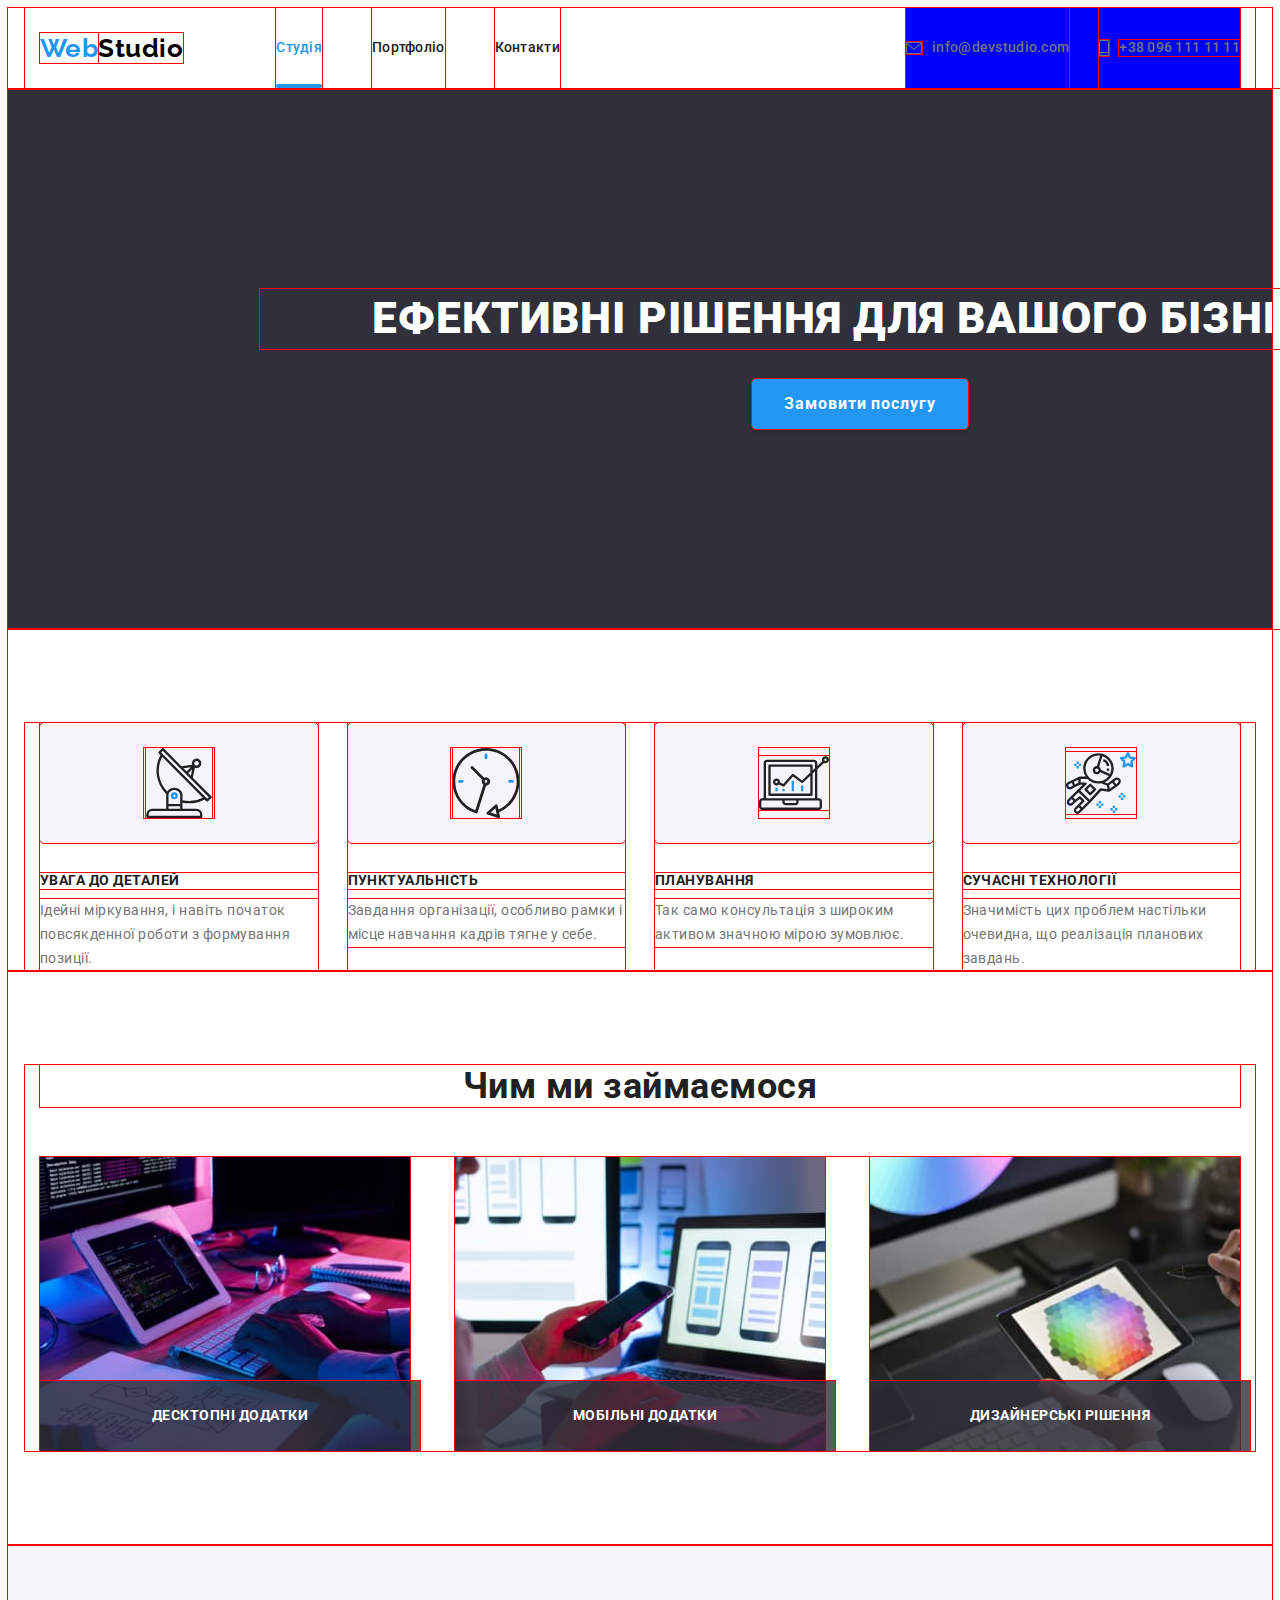
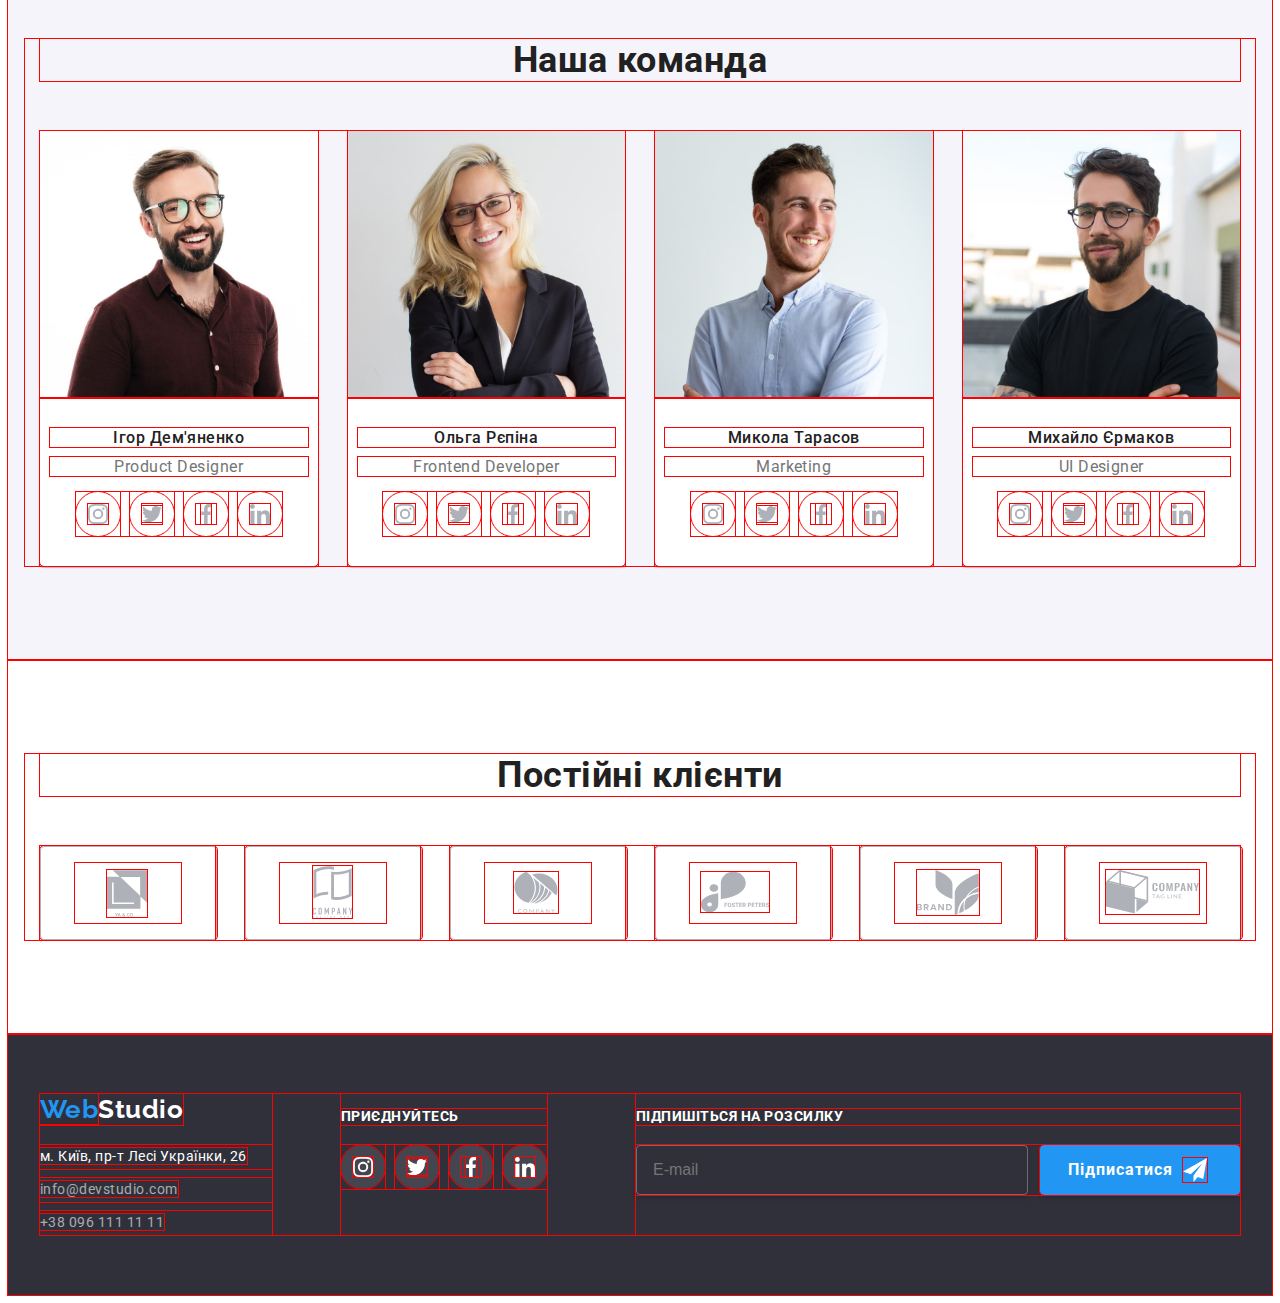
==== commit fab21d8e: "change header from desktop and tablet" ====
--- a/index.html
+++ b/index.html
@@ -45,28 +45,29 @@
               </li>
             </ul>
           </nav>
-
-          <ul class="header-page__list header-page__list--second">
-            <li class="header-page__item header-page__item--second">
-              <a
-                class="header-page__link header-page__link--second"
-                href="mailto:info@devstudio.com"
-              >
-                <svg class="header-page__icon" width="16" height="12">
-                  <use href="./images/icons.svg#icon-envelope"></use>
-                </svg>
-                info@devstudio.com</a
-              >
-            </li>
-            <li class="header-page__item header-page__item--second">
-              <a class="header-page__link header-page__link--second" href="tel:+380961111111">
-                <svg class="header-page__icon" width="10" height="16">
-                  <use href="./images/icons.svg#icon-smartphone"></use>
-                </svg>
-                <span>+38 096 111 11 11</span></a
-              >
-            </li>
-          </ul>
+          <div class="wrap">
+            <ul class="header-page__list header-page__list--second">
+              <li class="header-page__item header-page__item--second">
+                <a
+                  class="header-page__link header-page__link--second"
+                  href="mailto:info@devstudio.com"
+                >
+                  <svg class="header-page__icon" width="16" height="12">
+                    <use href="./images/icons.svg#icon-envelope"></use>
+                  </svg>
+                  info@devstudio.com</a
+                >
+              </li>
+              <li class="header-page__item header-page__item--second">
+                <a class="header-page__link header-page__link--second" href="tel:+380961111111">
+                  <svg class="header-page__icon" width="10" height="16">
+                    <use href="./images/icons.svg#icon-smartphone"></use>
+                  </svg>
+                  <span>+38 096 111 11 11</span></a
+                >
+              </li>
+            </ul>
+          </div>
         </div>
       </div>
     </header>
@@ -648,5 +649,6 @@
     </div>
 
     <script src="./js/modal.js"></script>
+    <script src="./js/mobile-menu.js"></script>
   </body>
 </html>
--- a/css/main.min.css
+++ b/css/main.min.css
@@ -1 +1 @@
-.portfolio-card__img,.card-team__img,.card-what__img{display:block;max-width:100%}.portfolio-card__list,.filter_list,.address__list,.card-client__list,.card-team__list,.card-what__list,.card-benefit__list,.header-page__list,.socials__list{padding:0;margin:0;list-style:none}.portfolio-card__link,.addres__link,.card-client__link,.logo,.header-page__link,.socials__link{text-decoration:none}.section-portfolio__title,.license__input,.form-footer__label,.section-benefits__title{position:absolute;white-space:nowrap;width:1px;height:1px;overflow:hidden;border:0;padding:0;clip:rect(0 0 0 0);-webkit-clip-path:inset(50%);clip-path:inset(50%);margin:-1px}.section-portfolio,.section-clients,.section-team,.section-what,.section-benefits{padding-top:60px;padding-bottom:60px}@media screen and (min-width: 1200px){.section-portfolio,.section-clients,.section-team,.section-what,.section-benefits{padding-top:94px;padding-bottom:94px}}.form-footer__title,.socials-footer__title,.section-clients__title,.section-team__title,.section-what__title{margin-bottom:30px;color:#212121;font-weight:700;font-size:28px;line-height:1.18;text-align:center}@media screen and (min-width: 1200px){.form-footer__title,.socials-footer__title,.section-clients__title,.section-team__title,.section-what__title{margin-bottom:50px;font-size:36px;line-height:1.17}}body{font-family:roboto,sans-serif;letter-spacing:.03em;color:#757575}h1,h2,h3,h4,h4,h5,h6,p{margin-top:0;margin-bottom:0}.button,.filter_btn,.button--primary,.modal-window__button-send,.form-footer__button,.hero__button{min-width:73px;padding:6px 22px;color:#212121;font-weight:500;font-size:16px;line-height:1.62;text-align:center;font-family:inherit;letter-spacing:inherit;background-color:#f5f4fa;cursor:pointer;border:none;border-radius:4px}.button--primary,.modal-window__button-send,.form-footer__button,.hero__button{color:#fff;background-color:#2196f3;letter-spacing:.06em;-webkit-transition:background-color 250ms cubic-bezier(0.4, 0, 0.2, 1);transition:background-color 250ms cubic-bezier(0.4, 0, 0.2, 1)}.button--primary:hover,.modal-window__button-send:hover,.form-footer__button:hover,.hero__button:hover,.button--primary:focus,.modal-window__button-send:focus,.form-footer__button:focus,.hero__button:focus{background-color:#188ce8}.container{padding-left:15px;padding-right:15px;margin-left:auto;margin-right:auto;width:100%}@media screen and (min-width: 480px){.container{max-width:480px}}@media screen and (min-width: 768px){.container{max-width:768px}}@media screen and (min-width: 1200px){.container{max-width:1200px}}.socials__list{display:-webkit-inline-box;display:-ms-inline-flexbox;display:inline-flex}.socials__item:not(:last-child){margin-right:10px}.socials__link{display:-webkit-inline-box;display:-ms-inline-flexbox;display:inline-flex;-webkit-box-pack:center;-ms-flex-pack:center;justify-content:center;-webkit-box-align:center;-ms-flex-align:center;align-items:center;color:#fff;background-color:rgba(255,255,255,.1);width:44px;height:44px;border-radius:50%;-webkit-transition:color 250ms cubic-bezier(0.4, 0, 0.2, 1),background-color 250ms cubic-bezier(0.4, 0, 0.2, 1);transition:color 250ms cubic-bezier(0.4, 0, 0.2, 1),background-color 250ms cubic-bezier(0.4, 0, 0.2, 1)}.socials__link:hover,.socials__link:focus{background-color:#2196f3}.socials__icon{fill:currentColor;width:20px;height:20px}.header-page{background-color:#fff;border-bottom:1px solid #ececec}.header-page__container{display:-webkit-box;display:-ms-flexbox;display:flex;-webkit-box-align:center;-ms-flex-align:center;align-items:center;-webkit-box-pack:justify;-ms-flex-pack:justify;justify-content:space-between}.header-page__logo{margin-right:93px}.header-page__menu{display:none;-webkit-box-align:center;-ms-flex-align:center;align-items:center}@media screen and (min-width: 768px){.header-page__menu{display:block}}.header-page__list{display:-webkit-box;display:-ms-flexbox;display:flex;font-weight:500;font-size:14px;line-height:1.14;letter-spacing:.02em}.header-page__item:not(:last-child){margin-right:50px}.header-page__link{display:block;padding-top:32px;padding-bottom:32px;color:#212121;-webkit-transition:color 250ms cubic-bezier(0.4, 0, 0.2, 1);transition:color 250ms cubic-bezier(0.4, 0, 0.2, 1)}.header-page__link:hover,.header-page__link:focus{color:#2196f3}.header-page__icon{margin-right:10px;fill:currentColor}.header-page__link--current{position:relative;color:#2196f3}.header-page__link--current::after{content:"";position:absolute;left:0;bottom:0;display:block;width:100%;height:4px;border-radius:2px;background-color:currentColor}.header-page__list--second{margin-left:auto}.header-page__item--second:not(:last-child){margin-right:30px}.header-page__link--second{color:#757575;display:-webkit-box;display:-ms-flexbox;display:flex;-webkit-box-align:center;-ms-flex-align:center;align-items:center}.logo{color:#000;font-family:raleway,sans-serif;font-weight:700;font-size:26px;line-height:1.19}.logo__accent{color:#2196f3}.hero{text-align:center;letter-spacing:.06em;background-color:#2f303a;background-repeat:no-repeat;background-position:center;background-size:cover;margin:0 auto;max-width:480px}@media screen and (min-width: 480px){.hero{max-width:768px}}@media screen and (min-width: 768px){.hero{max-width:1200px}}@media screen and (min-width: 1200px){.hero{max-width:1600px}}.hero__container{display:inline-block;padding:60px 60px}@media screen and (min-width: 480px){.hero__container{padding:118px 60px}}@media screen and (min-width: 768px){.hero__container{padding:118px 204px}}@media screen and (min-width: 1200px){.hero__container{padding:200px 252px}}.hero__title{margin-top:0;margin-bottom:30px;color:#fff;font-weight:900;font-size:26px;line-height:1.62;text-transform:uppercase}@media screen and (min-width: 1200px){.hero__title{font-size:44px;line-height:1.36}}.hero__button{padding:10px 24px;font-weight:700;font-size:16px;line-height:1.88;-webkit-box-shadow:0px 4px 4px rgba(0, 0, 0, 0.15);box-shadow:0px 4px 4px rgba(0, 0, 0, 0.15)}@media screen and (min-width: 1200px){.hero__button{padding:10px 32px}}@media screen and (min-width: 1200px){.section-benefits{padding-bottom:0}}.card-benefit__list{display:-webkit-box;display:-ms-flexbox;display:flex;-webkit-box-orient:vertical;-webkit-box-direction:normal;-ms-flex-direction:column;flex-direction:column;gap:30px;font-size:14px;line-height:1.71}@media screen and (min-width: 768px){.card-benefit__list{-webkit-box-orient:horizontal;-webkit-box-direction:normal;-ms-flex-direction:row;flex-direction:row;-ms-flex-wrap:wrap;flex-wrap:wrap}}.card-benefit__item{max-width:calc((100% - 0px)/1)}@media screen and (min-width: 768px){.card-benefit__item{max-width:calc((100% - 30px)/2)}}@media screen and (min-width: 1200px){.card-benefit__item{max-width:calc((100% - 90px)/4)}}.card-benefit__icon{width:70px;height:70px}.card-benefit__title{margin-bottom:10px;color:#212121;font-weight:700;font-size:14px;line-height:1.14;text-transform:uppercase}.card-benefit__figure{display:-webkit-box;display:-ms-flexbox;display:flex;-webkit-box-pack:center;-ms-flex-pack:center;justify-content:center;-webkit-box-align:center;-ms-flex-align:center;align-items:center;margin-bottom:30px;max-width:100;height:120px;border-radius:4px;background-color:#f5f4fa}.section-what{display:none}@media screen and (min-width: 1200px){.section-what{display:block}}.card-what__list{display:-webkit-box;display:-ms-flexbox;display:flex;-webkit-box-pack:justify;-ms-flex-pack:justify;justify-content:space-between}.card-what__item{position:relative}.card-what__title{position:absolute;left:0;bottom:0;width:100%;padding:27px 5px;font-weight:700;font-size:14px;line-height:1.14;text-align:center;text-transform:uppercase;color:#fff;background:rgba(47,48,58,.8)}.section-team{font-size:16px;line-height:1.19;background-color:#f5f4fa}.card-team__list{display:-webkit-box;display:-ms-flexbox;display:flex;-webkit-box-pack:justify;-ms-flex-pack:justify;justify-content:space-between;-webkit-box-orient:vertical;-webkit-box-direction:normal;-ms-flex-direction:column;flex-direction:column;gap:30px}@media screen and (min-width: 768px){.card-team__list{-webkit-box-orient:horizontal;-webkit-box-direction:normal;-ms-flex-direction:row;flex-direction:row;-ms-flex-wrap:wrap;flex-wrap:wrap}}.card-team__caption{padding:30px 10px 24px 10px;text-align:center}@media screen and (min-width: 1200px){.card-team__caption{padding-bottom:30px}}.card-team__img{width:100%}.card-team__title{margin-bottom:10px;color:#212121;font-size:16px;line-height:1.19;font-weight:500}.card-team__item{background-color:#fff;border-bottom-right-radius:4px;border-bottom-left-radius:4px;-webkit-box-shadow:0px 1px 3px rgba(0, 0, 0, 0.12), 0px 1px 1px rgba(0, 0, 0, 0.14),  0px 2px 1px rgba(0, 0, 0, 0.2);box-shadow:0px 1px 3px rgba(0, 0, 0, 0.12), 0px 1px 1px rgba(0, 0, 0, 0.14),  0px 2px 1px rgba(0, 0, 0, 0.2);max-width:calc((100% - 0px)/1)}@media screen and (min-width: 768px){.card-team__item{max-width:calc((100% - 30px)/2)}}@media screen and (min-width: 1200px){.card-team__item{max-width:calc((100% - 90px)/4)}}.card-team__content{margin-bottom:16px}.card-team__link-socials{color:#afb1b8}.card-team__link-socials:hover,.card-team__link-socials:focus{color:#fff}.card-client__list{display:-webkit-box;display:-ms-flexbox;display:flex;-ms-flex-wrap:wrap;flex-wrap:wrap;gap:30px}.card-client__item{width:100%;max-width:calc((100% - 30px)/2)}@media screen and (min-width: 768px){.card-client__item{max-width:calc((100% - 60px)/3)}}@media screen and (min-width: 1200px){.card-client__item{max-width:calc((100% - 150px)/6)}}.card-client__icon{fill:currentColor;width:106px;height:60px}.card-client__link{display:-webkit-inline-box;display:-ms-inline-flexbox;display:inline-flex;-webkit-box-pack:center;-ms-flex-pack:center;justify-content:center;-webkit-box-align:center;-ms-flex-align:center;align-items:center;color:#afb1b8;width:100%;height:92px;border:1px solid #afb1b8;border-radius:4px;-webkit-transition:color 250ms cubic-bezier(0.4, 0, 0.2, 1),border-color 250ms cubic-bezier(0.4, 0, 0.2, 1);transition:color 250ms cubic-bezier(0.4, 0, 0.2, 1),border-color 250ms cubic-bezier(0.4, 0, 0.2, 1)}.card-client__link:hover,.card-client__link:focus{color:#2196f3;border-color:#2196f3}.footer-page{padding-top:60px;padding-bottom:60px;background-color:#2f303a;margin:0 auto}.footer-page__container{display:-webkit-box;display:-ms-flexbox;display:flex;-webkit-box-orient:vertical;-webkit-box-direction:normal;-ms-flex-direction:column;flex-direction:column;-webkit-box-pack:justify;-ms-flex-pack:justify;justify-content:space-between}@media screen and (min-width: 768px){.footer-page__container{padding-left:60px;padding-right:75px}}@media screen and (min-width: 1200px){.footer-page__container{-webkit-box-orient:horizontal;-webkit-box-direction:normal;-ms-flex-direction:row;flex-direction:row;padding-left:0;padding-right:0}}.footer-page__wrap{display:-webkit-box;display:-ms-flexbox;display:flex;-webkit-box-orient:vertical;-webkit-box-direction:normal;-ms-flex-direction:column;flex-direction:column;width:100%;margin-bottom:60px}@media screen and (min-width: 768px){.footer-page__wrap{-webkit-box-orient:horizontal;-webkit-box-direction:normal;-ms-flex-direction:row;flex-direction:row;-webkit-box-pack:justify;-ms-flex-pack:justify;justify-content:space-between}}@media screen and (min-width: 1200px){.footer-page__wrap{width:507px;margin-bottom:0;-webkit-box-orient:horizontal;-webkit-box-direction:normal;-ms-flex-direction:row;flex-direction:row;-webkit-box-pack:justify;-ms-flex-pack:justify;justify-content:space-between}}.footer-page__address{width:100%;text-align:center;margin-bottom:60px}@media screen and (min-width: 768px){.footer-page__address{width:232px;margin-bottom:0}}@media screen and (min-width: 1200px){.footer-page__address{width:232px;text-align:left;margin-bottom:0}}.footer-page__logo{margin-bottom:20px;display:inline-block;color:#fff}.footer-page__socials{width:100%;text-align:center;padding-top:0}@media screen and (min-width: 768px){.footer-page__socials{width:206px;padding-top:5px}}@media screen and (min-width: 1200px){.footer-page__socials{text-align:left;padding-top:15px}}.address__item:not(:last-child){margin-bottom:9px}.addres__link{width:100%;color:rgba(255,255,255,.6);font-size:14px;line-height:1.71;font-style:normal;-webkit-transition:color 250ms cubic-bezier(0.4, 0, 0.2, 1);transition:color 250ms cubic-bezier(0.4, 0, 0.2, 1)}.addres__link:hover,.addres__link:focus{color:#2196f3}.addres__link--map{color:#fff}.socials-footer__title{margin-bottom:20px;font-weight:700;font-size:14px;line-height:1.14;text-transform:uppercase;color:#fff}@media screen and (min-width: 1200px){.socials-footer__title{text-align:left}}.form-footer{text-align:center;padding-top:0}@media screen and (min-width: 1200px){.form-footer{text-align:left;padding-top:15px}}.form-footer__title{margin-bottom:20px;font-weight:700;font-size:14px;line-height:1.14;text-transform:uppercase;text-align:center;color:#fff}@media screen and (min-width: 1200px){.form-footer__title{text-align:left}}.form-footer__wrap{display:-webkit-box;display:-ms-flexbox;display:flex;-webkit-box-orient:vertical;-webkit-box-direction:normal;-ms-flex-direction:column;flex-direction:column;-webkit-box-align:center;-ms-flex-align:center;align-items:center}@media screen and (min-width: 1200px){.form-footer__wrap{-webkit-box-orient:horizontal;-webkit-box-direction:normal;-ms-flex-direction:row;flex-direction:row}}.form-footer__input{margin-bottom:20px;padding:14px 16px;width:100%;border:1px solid rgba(255,255,255,.3);-webkit-box-shadow:0px 4px 4px rgba(0,0,0,.15);box-shadow:0px 4px 4px rgba(0,0,0,.15);border-radius:4px;font-size:16px;line-height:1.25;color:rgba(255,255,255,.6);background-color:rgba(0,0,0,0);outline:none;-webkit-transition:border-color 250ms cubic-bezier(0.4, 0, 0.2, 1);transition:border-color 250ms cubic-bezier(0.4, 0, 0.2, 1)}.form-footer__input:hover,.form-footer__input:focus{border-color:#2196f3}@media screen and (min-width: 768px){.form-footer__input{width:450px}}@media screen and (min-width: 1200px){.form-footer__input{margin-bottom:0;width:358px}}.form-footer__button{display:-webkit-inline-box;display:-ms-inline-flexbox;display:inline-flex;-webkit-box-align:center;-ms-flex-align:center;align-items:center;width:200px;margin-left:12px;padding:10px 28px;font-weight:700;font-size:16px;line-height:1.88;-webkit-box-shadow:0px 4px 4px rgba(0,0,0,.15);box-shadow:0px 4px 4px rgba(0,0,0,.15);-webkit-transition:border-color 250ms cubic-bezier(0.4, 0, 0.2, 1);transition:border-color 250ms cubic-bezier(0.4, 0, 0.2, 1)}.form-footer__icon-button{margin-left:10px;fill:currentColor}.backdrop{position:fixed;top:0;left:0;width:100%;height:100%;background-color:rgba(0,0,0,.2);visibility:visible;opacity:1;pointer-events:auto;-webkit-transition:opacity 500ms cubic-bezier(0.4, 0, 0.2, 1),visibility 500ms cubic-bezier(0.4, 0, 0.2, 1);transition:opacity 500ms cubic-bezier(0.4, 0, 0.2, 1),visibility 500ms cubic-bezier(0.4, 0, 0.2, 1)}.backdrop.is-hidden{visibility:collapse;opacity:0;pointer-events:none}.backdrop.is-hidden .modal-window{-webkit-transform:translate(-50%, -50%) scale(0.9);transform:translate(-50%, -50%) scale(0.9)}.modal-window{position:absolute;top:50%;left:50%;-webkit-transform:translate(-50%, -50%) scale(1);transform:translate(-50%, -50%) scale(1);width:528px;height:581px;padding:40px;background:#fff;-webkit-box-shadow:0px 1px 3px rgba(0, 0, 0, 0.12), 0px 1px 1px rgba(0, 0, 0, 0.14), 0px 2px 1px rgba(0, 0, 0, 0.2);box-shadow:0px 1px 3px rgba(0, 0, 0, 0.12), 0px 1px 1px rgba(0, 0, 0, 0.14), 0px 2px 1px rgba(0, 0, 0, 0.2);border-radius:4px;-webkit-transition:-webkit-transform 250ms cubic-bezier(0.4, 0, 0.2, 1);transition:-webkit-transform 250ms cubic-bezier(0.4, 0, 0.2, 1);transition:transform 250ms cubic-bezier(0.4, 0, 0.2, 1);transition:transform 250ms cubic-bezier(0.4, 0, 0.2, 1), -webkit-transform 250ms cubic-bezier(0.4, 0, 0.2, 1)}.modal-window__btn-close{position:absolute;right:17px;top:17px;width:30px;height:30px;color:#000;background-color:inherit;border:1px solid rgba(0,0,0,.1);border-radius:50%;-webkit-transition:color 250ms cubic-bezier(0.4, 0, 0.2, 1);transition:color 250ms cubic-bezier(0.4, 0, 0.2, 1)}.modal-window__btn-close:hover,.modal-window__btn-close:focus{color:#2196f3;cursor:pointer}.modal-window__icon-close{width:11px;height:11px;fill:currentColor}.modal-window__title{margin-bottom:12px;font-weight:700;font-size:20px;line-height:1.15;text-align:center;letter-spacing:.03em;color:#212121}.modal-window__wrap{display:-webkit-box;display:-ms-flexbox;display:flex;-webkit-box-orient:vertical;-webkit-box-direction:normal;-ms-flex-direction:column;flex-direction:column;margin-bottom:30px}.modal-window__label{display:block;margin-bottom:4px;font-size:12px;line-height:1.17;letter-spacing:.01em}.modal-window__wrap-input{position:relative;margin-bottom:10px}.modal-window__input{padding:12px 9px 12px 42px;width:100%;border:1px solid rgba(33,33,33,.2);border-radius:4px;font-size:12px;line-height:1.17;letter-spacing:.01em;color:#757575;-webkit-transition:border-color 250ms cubic-bezier(0.4, 0, 0.2, 1);transition:border-color 250ms cubic-bezier(0.4, 0, 0.2, 1);outline:none}.modal-window__input:hover,.modal-window__input:focus{border-color:#2196f3}.modal-window__icon-input{position:absolute;left:12px;top:50%;-webkit-transform:translateY(-50%);transform:translateY(-50%);fill:#212121;-webkit-transition:fill 250ms cubic-bezier(0.4, 0, 0.2, 1);transition:fill 250ms cubic-bezier(0.4, 0, 0.2, 1)}.modal-window__input:hover+.modal-window__icon-input,.modal-window__input:focus+.modal-window__icon-input{fill:#2196f3}.modal-window__input-comment{height:120px;margin-bottom:20px;padding:12px 16px;resize:none}.modal-window__input-comment::-webkit-input-placeholder{font-size:12px;line-height:1.17;letter-spacing:.01em;color:rgba(117,117,117,.5)}.modal-window__input-comment::-moz-placeholder{font-size:12px;line-height:1.17;letter-spacing:.01em;color:rgba(117,117,117,.5)}.modal-window__input-comment:-ms-input-placeholder{font-size:12px;line-height:1.17;letter-spacing:.01em;color:rgba(117,117,117,.5)}.modal-window__input-comment::-ms-input-placeholder{font-size:12px;line-height:1.17;letter-spacing:.01em;color:rgba(117,117,117,.5)}.modal-window__input-comment::placeholder{font-size:12px;line-height:1.17;letter-spacing:.01em;color:rgba(117,117,117,.5)}.modal-window__button-send{display:block;margin:30px auto 0 auto;padding:10px 52px;font-weight:700;font-size:16px;line-height:1.88;-webkit-box-shadow:0px 4px 4px rgba(0,0,0,.15);box-shadow:0px 4px 4px rgba(0,0,0,.15)}.license__wrap{display:-webkit-box;display:-ms-flexbox;display:flex;margin-left:12px;font-size:14px;line-height:1.71;letter-spacing:.03em}.license__link{color:#2196f3}.license__input{-moz-appearance:none;-webkit-appearance:none;appearance:none}.license__label{display:-webkit-inline-box;display:-ms-inline-flexbox;display:inline-flex;-webkit-box-align:center;-ms-flex-align:center;align-items:center;-webkit-user-select:none;-moz-user-select:none;-ms-user-select:none;user-select:none}.license__icon-checkbox{margin-right:7px}.license__input:checked+.license__label .license__icon-checkbox{-webkit-box-shadow:0px 4px 4px rgba(0,0,0,.25);box-shadow:0px 4px 4px rgba(0,0,0,.25)}.license__icon-checkbox--checken{opacity:0}.license__input:checked+.license__label .license__icon-checkbox--checken{opacity:1}.license__icon-checkbox--nochecken{opacity:1}.license__input:checked+.license__label .license__icon-checkbox--nochecken{opacity:0}.filter_list{display:-webkit-box;display:-ms-flexbox;display:flex;-webkit-box-pack:center;-ms-flex-pack:center;justify-content:center;margin-bottom:50px}.filter_item:not(:last-child){margin-right:8px}.filter_btn{-webkit-transition:color 250ms cubic-bezier(0.4, 0, 0.2, 1),background-color 250ms cubic-bezier(0.4, 0, 0.2, 1),-webkit-box-shadow 250ms cubic-bezier(0.4, 0, 0.2, 1);transition:color 250ms cubic-bezier(0.4, 0, 0.2, 1),background-color 250ms cubic-bezier(0.4, 0, 0.2, 1),-webkit-box-shadow 250ms cubic-bezier(0.4, 0, 0.2, 1);transition:color 250ms cubic-bezier(0.4, 0, 0.2, 1),background-color 250ms cubic-bezier(0.4, 0, 0.2, 1),box-shadow 250ms cubic-bezier(0.4, 0, 0.2, 1);transition:color 250ms cubic-bezier(0.4, 0, 0.2, 1),background-color 250ms cubic-bezier(0.4, 0, 0.2, 1),box-shadow 250ms cubic-bezier(0.4, 0, 0.2, 1),-webkit-box-shadow 250ms cubic-bezier(0.4, 0, 0.2, 1)}.filter_btn:hover,.filter_btn:focus{color:#fff;background-color:#2196f3;-webkit-box-shadow:0px 3px 1px rgba(0, 0, 0, 0.1), 0px 1px 2px rgba(0, 0, 0, 0.08), 0px 2px 2px rgba(0, 0, 0, 0.12);box-shadow:0px 3px 1px rgba(0, 0, 0, 0.1), 0px 1px 2px rgba(0, 0, 0, 0.08), 0px 2px 2px rgba(0, 0, 0, 0.12)}.portfolio-card__list{display:-webkit-box;display:-ms-flexbox;display:flex;-ms-flex-wrap:wrap;flex-wrap:wrap;gap:30px;font-size:16px;line-height:1.88}.portfolio-card__item{-ms-flex-preferred-size:calc((100% - 60px)/3);flex-basis:calc((100% - 60px)/3)}.portfolio-card__link{display:block;-webkit-transition:-webkit-box-shadow 250ms cubic-bezier(0.4, 0, 0.2, 1);transition:-webkit-box-shadow 250ms cubic-bezier(0.4, 0, 0.2, 1);transition:box-shadow 250ms cubic-bezier(0.4, 0, 0.2, 1);transition:box-shadow 250ms cubic-bezier(0.4, 0, 0.2, 1), -webkit-box-shadow 250ms cubic-bezier(0.4, 0, 0.2, 1)}.portfolio-card__link:visited{color:inherit}.portfolio-card__link:hover,.portfolio-card__link:focus{-webkit-box-shadow:0px 1px 1px rgba(0, 0, 0, 0.12), 0px 4px 4px rgba(0, 0, 0, 0.06), 1px 4px 6px rgba(0, 0, 0, 0.16);box-shadow:0px 1px 1px rgba(0, 0, 0, 0.12), 0px 4px 4px rgba(0, 0, 0, 0.06), 1px 4px 6px rgba(0, 0, 0, 0.16)}.portfolio-card__body{padding:20px 24px;margin:0;border-left:1px solid #eee;border-right:1px solid #eee;border-bottom:1px solid #eee}.portfolio-card__figure{position:relative;overflow:hidden}.portfolio-card__overlay{position:absolute;left:0;bottom:0;width:100%;height:100%;padding:24px;font-size:18px;line-height:1.56;color:#fff;background-color:rgba(33,150,243,.9);-webkit-transform:translateY(101%);transform:translateY(101%);-webkit-transition:-webkit-transform 250ms cubic-bezier(0.4, 0, 0.2, 1);transition:-webkit-transform 250ms cubic-bezier(0.4, 0, 0.2, 1);transition:transform 250ms cubic-bezier(0.4, 0, 0.2, 1);transition:transform 250ms cubic-bezier(0.4, 0, 0.2, 1), -webkit-transform 250ms cubic-bezier(0.4, 0, 0.2, 1)}.portfolio-card__link:hover .portfolio-card__overlay,.portfolio-card__link:focus .portfolio-card__overlay{-webkit-transform:translateY(0);transform:translateY(0)}.portfolio-card__title{color:#212121;font-weight:700;font-size:18px;line-height:2;letter-spacing:.06em;margin-bottom:4px}.nodisplay{display:none !important}/*# sourceMappingURL=main.min.css.map */+.portfolio-card__img,.card-team__img,.card-what__img{display:block;max-width:100%}.portfolio-card__list,.filter_list,.address__list,.card-client__list,.card-team__list,.card-what__list,.card-benefit__list,.header-page__list,.socials__list{padding:0;margin:0;list-style:none}.portfolio-card__link,.addres__link,.card-client__link,.logo,.header-page__link,.socials__link{text-decoration:none}.section-portfolio__title,.license__input,.form-footer__label,.section-benefits__title{position:absolute;white-space:nowrap;width:1px;height:1px;overflow:hidden;border:0;padding:0;clip:rect(0 0 0 0);-webkit-clip-path:inset(50%);clip-path:inset(50%);margin:-1px}.section-portfolio,.section-clients,.section-team,.section-what,.section-benefits{padding-top:60px;padding-bottom:60px}@media screen and (min-width: 1200px){.section-portfolio,.section-clients,.section-team,.section-what,.section-benefits{padding-top:94px;padding-bottom:94px}}.form-footer__title,.socials-footer__title,.section-clients__title,.section-team__title,.section-what__title{margin-bottom:30px;color:#212121;font-weight:700;font-size:28px;line-height:1.18;text-align:center}@media screen and (min-width: 1200px){.form-footer__title,.socials-footer__title,.section-clients__title,.section-team__title,.section-what__title{margin-bottom:50px;font-size:36px;line-height:1.17}}body{font-family:roboto,sans-serif;letter-spacing:.03em;color:#757575}h1,h2,h3,h4,h4,h5,h6,p{margin-top:0;margin-bottom:0}*{outline:1px solid red}.button,.filter_btn,.button--primary,.modal-window__button-send,.form-footer__button,.hero__button{min-width:73px;padding:6px 22px;color:#212121;font-weight:500;font-size:16px;line-height:1.62;text-align:center;font-family:inherit;letter-spacing:inherit;background-color:#f5f4fa;cursor:pointer;border:none;border-radius:4px}.button--primary,.modal-window__button-send,.form-footer__button,.hero__button{color:#fff;background-color:#2196f3;letter-spacing:.06em;-webkit-transition:background-color 250ms cubic-bezier(0.4, 0, 0.2, 1);transition:background-color 250ms cubic-bezier(0.4, 0, 0.2, 1)}.button--primary:hover,.modal-window__button-send:hover,.form-footer__button:hover,.hero__button:hover,.button--primary:focus,.modal-window__button-send:focus,.form-footer__button:focus,.hero__button:focus{background-color:#188ce8}.container{padding-left:15px;padding-right:15px;margin-left:auto;margin-right:auto;width:100%}@media screen and (min-width: 480px){.container{max-width:480px}}@media screen and (min-width: 768px){.container{max-width:768px}}@media screen and (min-width: 1200px){.container{max-width:1200px}}.socials__list{display:-webkit-inline-box;display:-ms-inline-flexbox;display:inline-flex}.socials__item:not(:last-child){margin-right:10px}.socials__link{display:-webkit-inline-box;display:-ms-inline-flexbox;display:inline-flex;-webkit-box-pack:center;-ms-flex-pack:center;justify-content:center;-webkit-box-align:center;-ms-flex-align:center;align-items:center;color:#fff;background-color:rgba(255,255,255,.1);width:44px;height:44px;border-radius:50%;-webkit-transition:color 250ms cubic-bezier(0.4, 0, 0.2, 1),background-color 250ms cubic-bezier(0.4, 0, 0.2, 1);transition:color 250ms cubic-bezier(0.4, 0, 0.2, 1),background-color 250ms cubic-bezier(0.4, 0, 0.2, 1)}.socials__link:hover,.socials__link:focus{background-color:#2196f3}.socials__icon{fill:currentColor;width:20px;height:20px}.header-page{background-color:#fff;border-bottom:1px solid #ececec}.header-page__container{display:-webkit-box;display:-ms-flexbox;display:flex;-webkit-box-align:center;-ms-flex-align:center;align-items:center;-webkit-box-pack:left;-ms-flex-pack:left;justify-content:left}.header-page__logo{margin-right:88px}@media screen and (min-width: 1200px){.header-page__logo{margin-right:93px}}.header-page__menu{display:none}@media screen and (min-width: 768px){.header-page__menu{display:-webkit-box;display:-ms-flexbox;display:flex;-ms-flex-preferred-size:100%;flex-basis:100%;-webkit-box-pack:justify;-ms-flex-pack:justify;justify-content:space-between}}.header-page__list{display:-webkit-box;display:-ms-flexbox;display:flex;-webkit-column-gap:50px;-moz-column-gap:50px;column-gap:50px;font-weight:500;font-size:14px;line-height:1.14;letter-spacing:.02em}.header-page__link{display:block;padding-top:32px;padding-bottom:32px;color:#212121;-webkit-transition:color 250ms cubic-bezier(0.4, 0, 0.2, 1);transition:color 250ms cubic-bezier(0.4, 0, 0.2, 1)}.header-page__link:hover,.header-page__link:focus{color:#2196f3}.header-page__icon{margin-right:10px;fill:currentColor}.header-page__link--current{position:relative;color:#2196f3}.header-page__link--current::after{content:"";position:absolute;left:0;bottom:0;display:block;width:100%;height:4px;border-radius:2px;background-color:currentColor}.header-page__list--second{-ms-flex-wrap:wrap;flex-wrap:wrap;-webkit-column-gap:30px;-moz-column-gap:30px;column-gap:30px;row-gap:10px;background-color:blue}@media screen and (max-width: 1200px){.header-page__list--second{font-size:12px;line-height:1.17;padding:21px 0;max-width:142px}}.header-page__link--second{color:#757575;display:-webkit-box;display:-ms-flexbox;display:flex;-webkit-box-align:center;-ms-flex-align:center;align-items:center}@media screen and (max-width: 1200px){.header-page__link--second{padding:0}}.logo{color:#000;font-family:raleway,sans-serif;font-weight:700;font-size:24px;line-height:1.17}@media screen and (min-width: 1200px){.logo{font-size:26px;line-height:1.19}}.logo__accent{color:#2196f3}.hero{text-align:center;letter-spacing:.06em;background-color:#2f303a;background-repeat:no-repeat;background-position:center;background-size:cover;margin:0 auto;max-width:480px}@media screen and (min-width: 480px){.hero{max-width:768px}}@media screen and (min-width: 768px){.hero{max-width:1200px}}@media screen and (min-width: 1200px){.hero{max-width:1600px}}.hero__container{display:inline-block;padding:60px 60px}@media screen and (min-width: 480px){.hero__container{padding:118px 60px}}@media screen and (min-width: 768px){.hero__container{padding:118px 204px}}@media screen and (min-width: 1200px){.hero__container{padding:200px 252px}}.hero__title{margin-top:0;margin-bottom:30px;color:#fff;font-weight:900;font-size:26px;line-height:1.62;text-transform:uppercase}@media screen and (min-width: 1200px){.hero__title{font-size:44px;line-height:1.36}}.hero__button{padding:10px 24px;font-weight:700;font-size:16px;line-height:1.88;-webkit-box-shadow:0px 4px 4px rgba(0, 0, 0, 0.15);box-shadow:0px 4px 4px rgba(0, 0, 0, 0.15)}@media screen and (min-width: 1200px){.hero__button{padding:10px 32px}}@media screen and (min-width: 1200px){.section-benefits{padding-bottom:0}}.card-benefit__list{display:-webkit-box;display:-ms-flexbox;display:flex;-webkit-box-orient:vertical;-webkit-box-direction:normal;-ms-flex-direction:column;flex-direction:column;gap:30px;font-size:14px;line-height:1.71}@media screen and (min-width: 768px){.card-benefit__list{-webkit-box-orient:horizontal;-webkit-box-direction:normal;-ms-flex-direction:row;flex-direction:row;-ms-flex-wrap:wrap;flex-wrap:wrap}}.card-benefit__item{max-width:calc((100% - 0px)/1)}@media screen and (min-width: 768px){.card-benefit__item{max-width:calc((100% - 30px)/2)}}@media screen and (min-width: 1200px){.card-benefit__item{max-width:calc((100% - 90px)/4)}}.card-benefit__icon{width:70px;height:70px}.card-benefit__title{margin-bottom:10px;color:#212121;font-weight:700;font-size:14px;line-height:1.14;text-transform:uppercase}.card-benefit__figure{display:-webkit-box;display:-ms-flexbox;display:flex;-webkit-box-pack:center;-ms-flex-pack:center;justify-content:center;-webkit-box-align:center;-ms-flex-align:center;align-items:center;margin-bottom:30px;max-width:100;height:120px;border-radius:4px;background-color:#f5f4fa}.section-what{display:none}@media screen and (min-width: 1200px){.section-what{display:block}}.card-what__list{display:-webkit-box;display:-ms-flexbox;display:flex;-webkit-box-pack:justify;-ms-flex-pack:justify;justify-content:space-between}.card-what__item{position:relative}.card-what__title{position:absolute;left:0;bottom:0;width:100%;padding:27px 5px;font-weight:700;font-size:14px;line-height:1.14;text-align:center;text-transform:uppercase;color:#fff;background:rgba(47,48,58,.8)}.section-team{font-size:16px;line-height:1.19;background-color:#f5f4fa}.card-team__list{display:-webkit-box;display:-ms-flexbox;display:flex;-webkit-box-pack:justify;-ms-flex-pack:justify;justify-content:space-between;-webkit-box-orient:vertical;-webkit-box-direction:normal;-ms-flex-direction:column;flex-direction:column;gap:30px}@media screen and (min-width: 768px){.card-team__list{-webkit-box-orient:horizontal;-webkit-box-direction:normal;-ms-flex-direction:row;flex-direction:row;-ms-flex-wrap:wrap;flex-wrap:wrap}}.card-team__caption{padding:30px 10px 24px 10px;text-align:center}@media screen and (min-width: 1200px){.card-team__caption{padding-bottom:30px}}.card-team__img{width:100%}.card-team__title{margin-bottom:10px;color:#212121;font-size:16px;line-height:1.19;font-weight:500}.card-team__item{background-color:#fff;border-bottom-right-radius:4px;border-bottom-left-radius:4px;-webkit-box-shadow:0px 1px 3px rgba(0, 0, 0, 0.12), 0px 1px 1px rgba(0, 0, 0, 0.14),  0px 2px 1px rgba(0, 0, 0, 0.2);box-shadow:0px 1px 3px rgba(0, 0, 0, 0.12), 0px 1px 1px rgba(0, 0, 0, 0.14),  0px 2px 1px rgba(0, 0, 0, 0.2);max-width:calc((100% - 0px)/1)}@media screen and (min-width: 768px){.card-team__item{max-width:calc((100% - 30px)/2)}}@media screen and (min-width: 1200px){.card-team__item{max-width:calc((100% - 90px)/4)}}.card-team__content{margin-bottom:16px}.card-team__link-socials{color:#afb1b8}.card-team__link-socials:hover,.card-team__link-socials:focus{color:#fff}.card-client__list{display:-webkit-box;display:-ms-flexbox;display:flex;-ms-flex-wrap:wrap;flex-wrap:wrap;gap:30px}.card-client__item{width:100%;max-width:calc((100% - 30px)/2)}@media screen and (min-width: 768px){.card-client__item{max-width:calc((100% - 60px)/3)}}@media screen and (min-width: 1200px){.card-client__item{max-width:calc((100% - 150px)/6)}}.card-client__icon{fill:currentColor;width:106px;height:60px}.card-client__link{display:-webkit-inline-box;display:-ms-inline-flexbox;display:inline-flex;-webkit-box-pack:center;-ms-flex-pack:center;justify-content:center;-webkit-box-align:center;-ms-flex-align:center;align-items:center;color:#afb1b8;width:100%;height:92px;border:1px solid #afb1b8;border-radius:4px;-webkit-transition:color 250ms cubic-bezier(0.4, 0, 0.2, 1),border-color 250ms cubic-bezier(0.4, 0, 0.2, 1);transition:color 250ms cubic-bezier(0.4, 0, 0.2, 1),border-color 250ms cubic-bezier(0.4, 0, 0.2, 1)}.card-client__link:hover,.card-client__link:focus{color:#2196f3;border-color:#2196f3}.footer-page{padding-top:60px;padding-bottom:60px;background-color:#2f303a;margin:0 auto}.footer-page__container{display:-webkit-box;display:-ms-flexbox;display:flex;-webkit-box-orient:vertical;-webkit-box-direction:normal;-ms-flex-direction:column;flex-direction:column;-webkit-box-pack:justify;-ms-flex-pack:justify;justify-content:space-between}@media screen and (min-width: 768px){.footer-page__container{padding-left:60px;padding-right:75px}}@media screen and (min-width: 1200px){.footer-page__container{-webkit-box-orient:horizontal;-webkit-box-direction:normal;-ms-flex-direction:row;flex-direction:row;padding-left:0;padding-right:0}}.footer-page__wrap{display:-webkit-box;display:-ms-flexbox;display:flex;-webkit-box-orient:vertical;-webkit-box-direction:normal;-ms-flex-direction:column;flex-direction:column;width:100%;margin-bottom:60px}@media screen and (min-width: 768px){.footer-page__wrap{-webkit-box-orient:horizontal;-webkit-box-direction:normal;-ms-flex-direction:row;flex-direction:row;-webkit-box-pack:justify;-ms-flex-pack:justify;justify-content:space-between}}@media screen and (min-width: 1200px){.footer-page__wrap{width:507px;margin-bottom:0;-webkit-box-orient:horizontal;-webkit-box-direction:normal;-ms-flex-direction:row;flex-direction:row;-webkit-box-pack:justify;-ms-flex-pack:justify;justify-content:space-between}}.footer-page__address{width:100%;text-align:center;margin-bottom:60px}@media screen and (min-width: 768px){.footer-page__address{width:232px;margin-bottom:0}}@media screen and (min-width: 1200px){.footer-page__address{width:232px;text-align:left;margin-bottom:0}}.footer-page__logo{margin-bottom:20px;display:inline-block;color:#fff}.footer-page__socials{width:100%;text-align:center;padding-top:0}@media screen and (min-width: 768px){.footer-page__socials{width:206px;padding-top:5px}}@media screen and (min-width: 1200px){.footer-page__socials{text-align:left;padding-top:15px}}.address__item:not(:last-child){margin-bottom:9px}.addres__link{width:100%;color:rgba(255,255,255,.6);font-size:14px;line-height:1.71;font-style:normal;-webkit-transition:color 250ms cubic-bezier(0.4, 0, 0.2, 1);transition:color 250ms cubic-bezier(0.4, 0, 0.2, 1)}.addres__link:hover,.addres__link:focus{color:#2196f3}.addres__link--map{color:#fff}.socials-footer__title{margin-bottom:20px;font-weight:700;font-size:14px;line-height:1.14;text-transform:uppercase;color:#fff}@media screen and (min-width: 1200px){.socials-footer__title{text-align:left}}.form-footer{text-align:center;padding-top:0}@media screen and (min-width: 1200px){.form-footer{text-align:left;padding-top:15px}}.form-footer__title{margin-bottom:20px;font-weight:700;font-size:14px;line-height:1.14;text-transform:uppercase;text-align:center;color:#fff}@media screen and (min-width: 1200px){.form-footer__title{text-align:left}}.form-footer__wrap{display:-webkit-box;display:-ms-flexbox;display:flex;-webkit-box-orient:vertical;-webkit-box-direction:normal;-ms-flex-direction:column;flex-direction:column;-webkit-box-align:center;-ms-flex-align:center;align-items:center}@media screen and (min-width: 1200px){.form-footer__wrap{-webkit-box-orient:horizontal;-webkit-box-direction:normal;-ms-flex-direction:row;flex-direction:row}}.form-footer__input{margin-bottom:20px;padding:14px 16px;width:100%;border:1px solid rgba(255,255,255,.3);-webkit-box-shadow:0px 4px 4px rgba(0,0,0,.15);box-shadow:0px 4px 4px rgba(0,0,0,.15);border-radius:4px;font-size:16px;line-height:1.25;color:rgba(255,255,255,.6);background-color:rgba(0,0,0,0);outline:none;-webkit-transition:border-color 250ms cubic-bezier(0.4, 0, 0.2, 1);transition:border-color 250ms cubic-bezier(0.4, 0, 0.2, 1)}.form-footer__input:hover,.form-footer__input:focus{border-color:#2196f3}@media screen and (min-width: 768px){.form-footer__input{width:450px}}@media screen and (min-width: 1200px){.form-footer__input{margin-bottom:0;width:358px}}.form-footer__button{display:-webkit-inline-box;display:-ms-inline-flexbox;display:inline-flex;-webkit-box-align:center;-ms-flex-align:center;align-items:center;width:200px;margin-left:12px;padding:10px 28px;font-weight:700;font-size:16px;line-height:1.88;-webkit-box-shadow:0px 4px 4px rgba(0,0,0,.15);box-shadow:0px 4px 4px rgba(0,0,0,.15);-webkit-transition:border-color 250ms cubic-bezier(0.4, 0, 0.2, 1);transition:border-color 250ms cubic-bezier(0.4, 0, 0.2, 1)}.form-footer__icon-button{margin-left:10px;fill:currentColor}.backdrop{position:fixed;top:0;left:0;width:100%;height:100%;background-color:rgba(0,0,0,.2);visibility:visible;opacity:1;pointer-events:auto;-webkit-transition:opacity 500ms cubic-bezier(0.4, 0, 0.2, 1),visibility 500ms cubic-bezier(0.4, 0, 0.2, 1);transition:opacity 500ms cubic-bezier(0.4, 0, 0.2, 1),visibility 500ms cubic-bezier(0.4, 0, 0.2, 1)}.backdrop.is-hidden{visibility:collapse;opacity:0;pointer-events:none}.backdrop.is-hidden .modal-window{-webkit-transform:translate(-50%, -50%) scale(0.9);transform:translate(-50%, -50%) scale(0.9)}.modal-window{position:absolute;top:50%;left:50%;-webkit-transform:translate(-50%, -50%) scale(1);transform:translate(-50%, -50%) scale(1);width:450px;height:609px;padding:40px;background:#fff;-webkit-box-shadow:0px 1px 3px rgba(0, 0, 0, 0.12), 0px 1px 1px rgba(0, 0, 0, 0.14), 0px 2px 1px rgba(0, 0, 0, 0.2);box-shadow:0px 1px 3px rgba(0, 0, 0, 0.12), 0px 1px 1px rgba(0, 0, 0, 0.14), 0px 2px 1px rgba(0, 0, 0, 0.2);border-radius:4px;-webkit-transition:-webkit-transform 250ms cubic-bezier(0.4, 0, 0.2, 1);transition:-webkit-transform 250ms cubic-bezier(0.4, 0, 0.2, 1);transition:transform 250ms cubic-bezier(0.4, 0, 0.2, 1);transition:transform 250ms cubic-bezier(0.4, 0, 0.2, 1), -webkit-transform 250ms cubic-bezier(0.4, 0, 0.2, 1)}@media screen and (min-width: 768px){.modal-window{width:528px;height:581px}}@media screen and (min-width: 1200px){.modal-window{width:528px;height:581px}}.modal-window__btn-close{position:absolute;right:8px;top:8px;width:30px;height:30px;color:#000;background-color:inherit;border:1px solid rgba(0,0,0,.1);border-radius:50%;-webkit-transition:color 250ms cubic-bezier(0.4, 0, 0.2, 1);transition:color 250ms cubic-bezier(0.4, 0, 0.2, 1)}.modal-window__btn-close:hover,.modal-window__btn-close:focus{color:#2196f3;cursor:pointer}.modal-window__icon-close{width:11px;height:11px;fill:currentColor}.modal-window__title{margin-bottom:12px;font-weight:700;font-size:20px;line-height:1.5;text-align:center;letter-spacing:.03em;color:#212121}@media screen and (min-width: 1200px){.modal-window__title{line-height:1.15}}.modal-window__wrap{display:-webkit-box;display:-ms-flexbox;display:flex;-webkit-box-orient:vertical;-webkit-box-direction:normal;-ms-flex-direction:column;flex-direction:column;margin-bottom:30px}.modal-window__label{display:block;margin-bottom:4px;font-size:12px;line-height:1.17;letter-spacing:.01em}.modal-window__wrap-input{position:relative;margin-bottom:10px}.modal-window__input{padding:12px 9px 12px 42px;width:100%;border:1px solid rgba(33,33,33,.2);border-radius:4px;font-size:12px;line-height:1.17;letter-spacing:.01em;color:#757575;-webkit-transition:border-color 250ms cubic-bezier(0.4, 0, 0.2, 1);transition:border-color 250ms cubic-bezier(0.4, 0, 0.2, 1);outline:none}.modal-window__input:hover,.modal-window__input:focus{border-color:#2196f3}.modal-window__icon-input{position:absolute;left:12px;top:50%;-webkit-transform:translateY(-50%);transform:translateY(-50%);fill:#212121;-webkit-transition:fill 250ms cubic-bezier(0.4, 0, 0.2, 1);transition:fill 250ms cubic-bezier(0.4, 0, 0.2, 1)}.modal-window__input:hover+.modal-window__icon-input,.modal-window__input:focus+.modal-window__icon-input{fill:#2196f3}.modal-window__input-comment{height:120px;margin-bottom:20px;padding:12px 16px;resize:none}.modal-window__input-comment::-webkit-input-placeholder{font-size:12px;line-height:1.17;letter-spacing:.01em;color:rgba(117,117,117,.5)}.modal-window__input-comment::-moz-placeholder{font-size:12px;line-height:1.17;letter-spacing:.01em;color:rgba(117,117,117,.5)}.modal-window__input-comment:-ms-input-placeholder{font-size:12px;line-height:1.17;letter-spacing:.01em;color:rgba(117,117,117,.5)}.modal-window__input-comment::-ms-input-placeholder{font-size:12px;line-height:1.17;letter-spacing:.01em;color:rgba(117,117,117,.5)}.modal-window__input-comment::placeholder{font-size:12px;line-height:1.17;letter-spacing:.01em;color:rgba(117,117,117,.5)}.modal-window__button-send{display:block;margin:30px auto 0 auto;padding:10px 52px;font-weight:700;font-size:16px;line-height:1.88;-webkit-box-shadow:0px 4px 4px rgba(0,0,0,.15);box-shadow:0px 4px 4px rgba(0,0,0,.15)}.license__wrap{display:-webkit-box;display:-ms-flexbox;display:flex;margin-left:12px;font-size:12px;line-height:1.17;letter-spacing:.03em}@media screen and (min-width: 1200px){.license__wrap{font-size:14px;line-height:1.71}}.license__link{color:#2196f3}.license__input{-moz-appearance:none;-webkit-appearance:none;appearance:none}.license__label{display:-webkit-inline-box;display:-ms-inline-flexbox;display:inline-flex;-webkit-box-align:center;-ms-flex-align:center;align-items:center;-webkit-user-select:none;-moz-user-select:none;-ms-user-select:none;user-select:none}.license__icon-checkbox{margin-right:7px}.license__input:checked+.license__label .license__icon-checkbox{-webkit-box-shadow:0px 4px 4px rgba(0,0,0,.25);box-shadow:0px 4px 4px rgba(0,0,0,.25)}.license__icon-checkbox--checken{opacity:0}.license__input:checked+.license__label .license__icon-checkbox--checken{opacity:1}.license__icon-checkbox--nochecken{opacity:1}.license__input:checked+.license__label .license__icon-checkbox--nochecken{opacity:0}.filter_list{display:-webkit-box;display:-ms-flexbox;display:flex;-ms-flex-wrap:wrap;flex-wrap:wrap;row-gap:15px;-webkit-column-gap:8px;-moz-column-gap:8px;column-gap:8px;margin-bottom:50px}@media screen and (min-width: 768px){.filter_list{-webkit-box-pack:center;-ms-flex-pack:center;justify-content:center}}.filter_btn{-webkit-transition:color 250ms cubic-bezier(0.4, 0, 0.2, 1),background-color 250ms cubic-bezier(0.4, 0, 0.2, 1),-webkit-box-shadow 250ms cubic-bezier(0.4, 0, 0.2, 1);transition:color 250ms cubic-bezier(0.4, 0, 0.2, 1),background-color 250ms cubic-bezier(0.4, 0, 0.2, 1),-webkit-box-shadow 250ms cubic-bezier(0.4, 0, 0.2, 1);transition:color 250ms cubic-bezier(0.4, 0, 0.2, 1),background-color 250ms cubic-bezier(0.4, 0, 0.2, 1),box-shadow 250ms cubic-bezier(0.4, 0, 0.2, 1);transition:color 250ms cubic-bezier(0.4, 0, 0.2, 1),background-color 250ms cubic-bezier(0.4, 0, 0.2, 1),box-shadow 250ms cubic-bezier(0.4, 0, 0.2, 1),-webkit-box-shadow 250ms cubic-bezier(0.4, 0, 0.2, 1)}.filter_btn:hover,.filter_btn:focus{color:#fff;background-color:#2196f3;-webkit-box-shadow:0px 3px 1px rgba(0, 0, 0, 0.1), 0px 1px 2px rgba(0, 0, 0, 0.08), 0px 2px 2px rgba(0, 0, 0, 0.12);box-shadow:0px 3px 1px rgba(0, 0, 0, 0.1), 0px 1px 2px rgba(0, 0, 0, 0.08), 0px 2px 2px rgba(0, 0, 0, 0.12)}.portfolio-card__list{display:-webkit-box;display:-ms-flexbox;display:flex;-ms-flex-wrap:wrap;flex-wrap:wrap;gap:30px;font-size:16px;line-height:1.88}.portfolio-card__item{max-width:calc((100% - 0px)/1)}@media screen and (min-width: 768px){.portfolio-card__item{max-width:calc((100% - 30px)/2)}}@media screen and (min-width: 1200px){.portfolio-card__item{max-width:calc((100% - 60px)/3)}}.portfolio-card__img{width:450px}.portfolio-card__link{display:block;-webkit-transition:-webkit-box-shadow 250ms cubic-bezier(0.4, 0, 0.2, 1);transition:-webkit-box-shadow 250ms cubic-bezier(0.4, 0, 0.2, 1);transition:box-shadow 250ms cubic-bezier(0.4, 0, 0.2, 1);transition:box-shadow 250ms cubic-bezier(0.4, 0, 0.2, 1), -webkit-box-shadow 250ms cubic-bezier(0.4, 0, 0.2, 1)}.portfolio-card__link:visited{color:inherit}.portfolio-card__link:hover,.portfolio-card__link:focus{-webkit-box-shadow:0px 1px 1px rgba(0, 0, 0, 0.12), 0px 4px 4px rgba(0, 0, 0, 0.06), 1px 4px 6px rgba(0, 0, 0, 0.16);box-shadow:0px 1px 1px rgba(0, 0, 0, 0.12), 0px 4px 4px rgba(0, 0, 0, 0.06), 1px 4px 6px rgba(0, 0, 0, 0.16)}.portfolio-card__body{padding:20px 24px;margin:0;border-left:1px solid #eee;border-right:1px solid #eee;border-bottom:1px solid #eee}.portfolio-card__figure{position:relative;overflow:hidden}.portfolio-card__overlay{position:absolute;left:0;bottom:0;width:100%;height:100%;padding:24px;font-size:18px;line-height:1.56;color:#fff;background-color:rgba(33,150,243,.9);-webkit-transform:translateY(101%);transform:translateY(101%);-webkit-transition:-webkit-transform 250ms cubic-bezier(0.4, 0, 0.2, 1);transition:-webkit-transform 250ms cubic-bezier(0.4, 0, 0.2, 1);transition:transform 250ms cubic-bezier(0.4, 0, 0.2, 1);transition:transform 250ms cubic-bezier(0.4, 0, 0.2, 1), -webkit-transform 250ms cubic-bezier(0.4, 0, 0.2, 1)}.portfolio-card__link:hover .portfolio-card__overlay,.portfolio-card__link:focus .portfolio-card__overlay{-webkit-transform:translateY(0);transform:translateY(0)}.portfolio-card__title{color:#212121;font-weight:700;font-size:18px;line-height:2;letter-spacing:.06em;margin-bottom:4px}.nodisplay{display:none !important}/*# sourceMappingURL=main.min.css.map */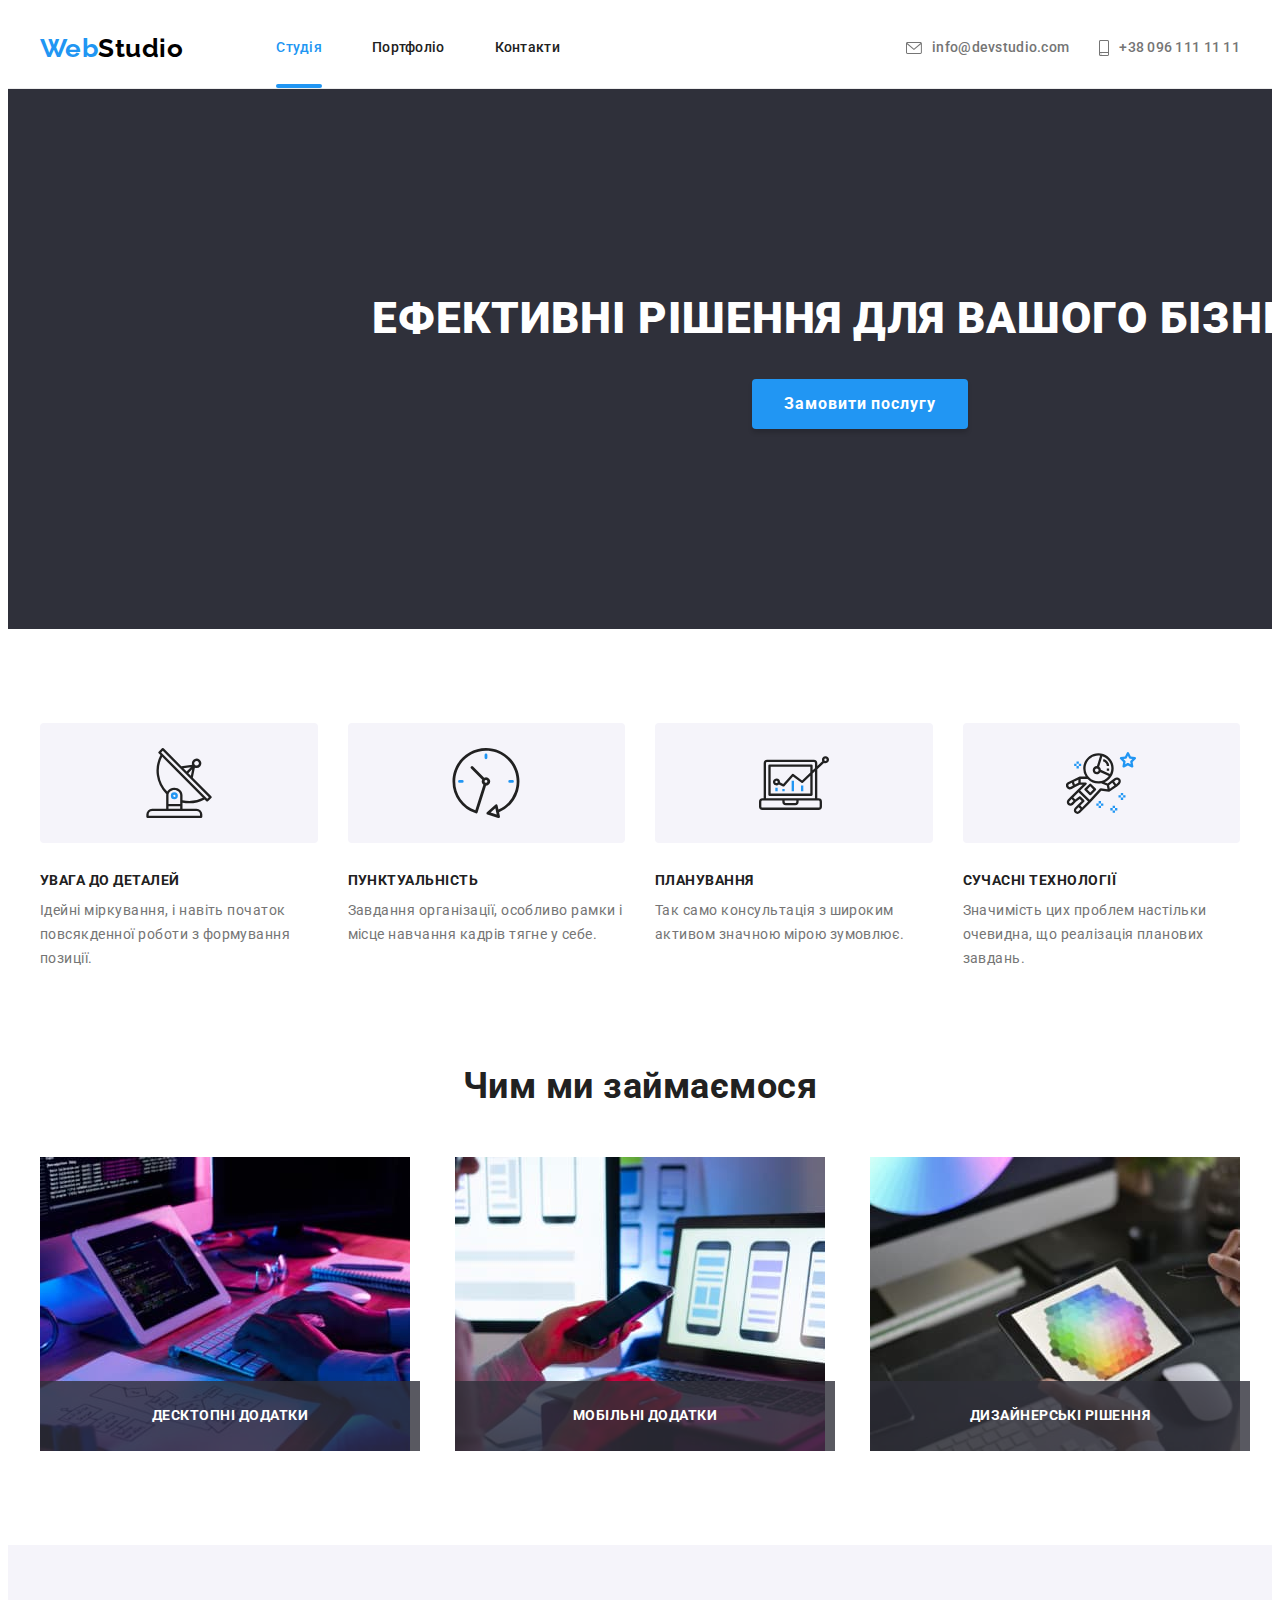
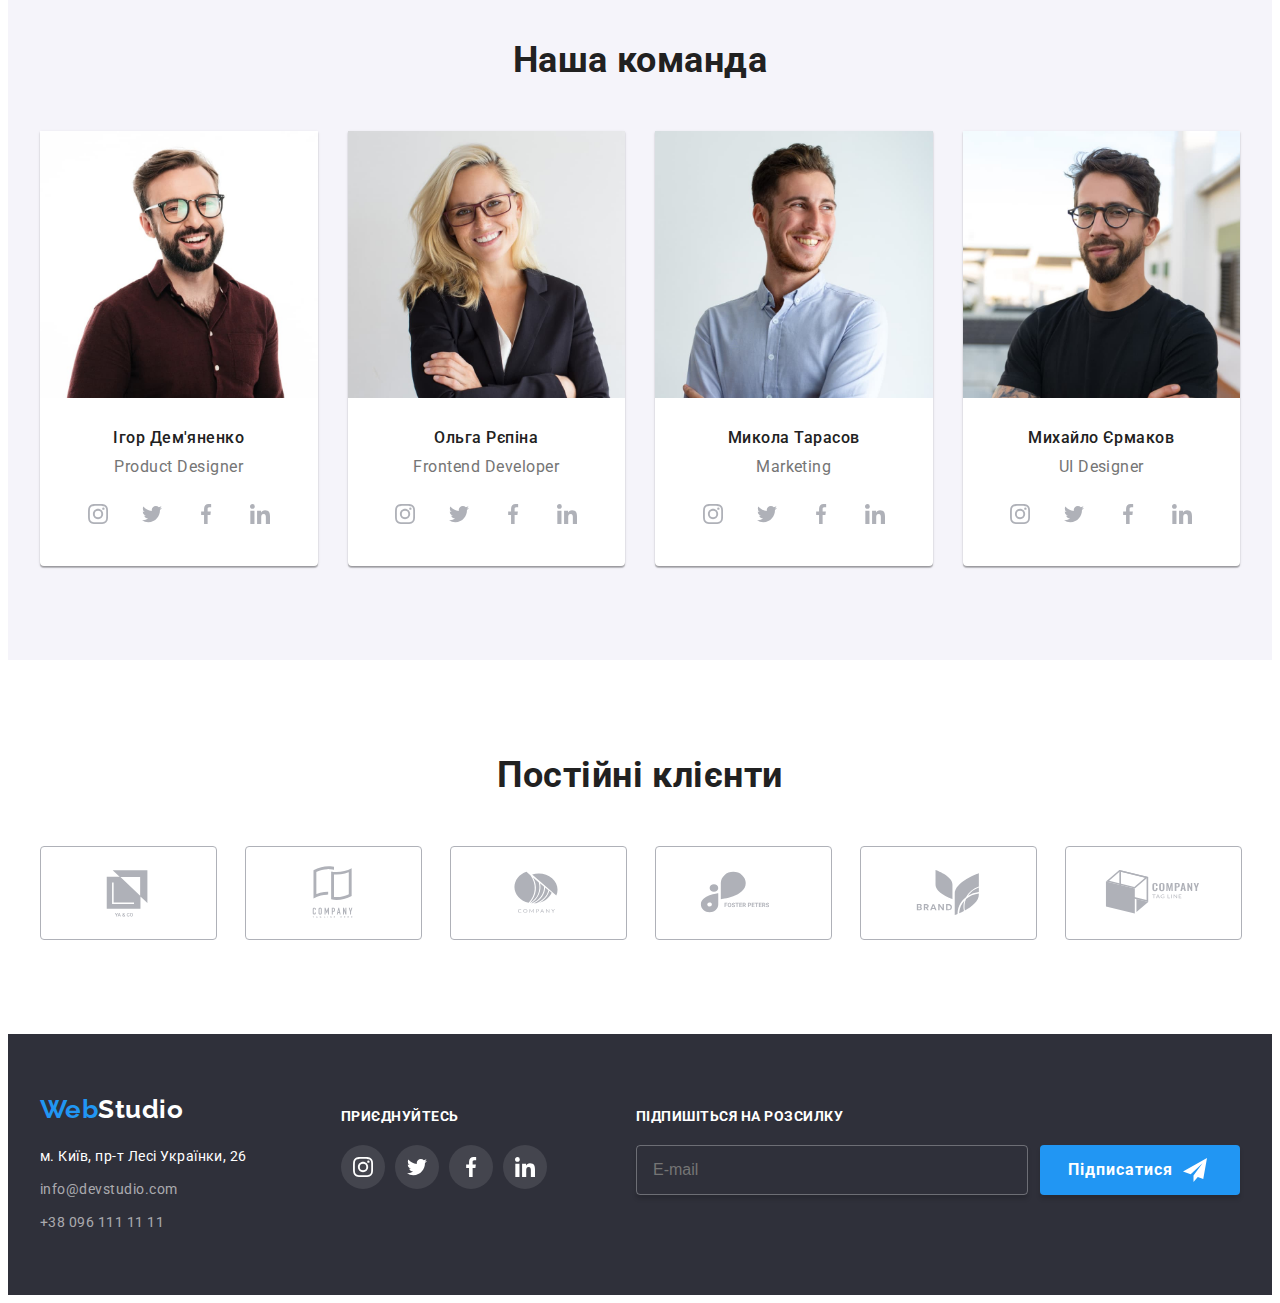
==== commit 25cbf31c: "add mobile menu" ====
--- a/index.html
+++ b/index.html
@@ -45,30 +45,39 @@
               </li>
             </ul>
           </nav>
-          <div class="wrap">
-            <ul class="header-page__list header-page__list--second">
-              <li class="header-page__item header-page__item--second">
-                <a
-                  class="header-page__link header-page__link--second"
-                  href="mailto:info@devstudio.com"
-                >
-                  <svg class="header-page__icon" width="16" height="12">
-                    <use href="./images/icons.svg#icon-envelope"></use>
-                  </svg>
-                  info@devstudio.com</a
-                >
-              </li>
-              <li class="header-page__item header-page__item--second">
-                <a class="header-page__link header-page__link--second" href="tel:+380961111111">
-                  <svg class="header-page__icon" width="10" height="16">
-                    <use href="./images/icons.svg#icon-smartphone"></use>
-                  </svg>
-                  <span>+38 096 111 11 11</span></a
-                >
-              </li>
-            </ul>
-          </div>
-        </div>
+
+          <ul class="header-page__list header-page__list--second">
+            <li class="header-page__item header-page__item--second">
+              <a
+                class="header-page__link header-page__link--second"
+                href="mailto:info@devstudio.com"
+              >
+                <svg class="header-page__icon" width="16" height="12">
+                  <use href="./images/icons.svg#icon-envelope"></use>
+                </svg>
+                info@devstudio.com</a
+              >
+            </li>
+            <li class="header-page__item header-page__item--second">
+              <a class="header-page__link header-page__link--second" href="tel:+380961111111">
+                <svg class="header-page__icon" width="10" height="16">
+                  <use href="./images/icons.svg#icon-smartphone"></use>
+                </svg>
+                <span>+38 096 111 11 11</span></a
+              >
+            </li>
+          </ul>
+        </div>
+        <button
+          class="header-page__btn-mobile-menu js-open-menu"
+          aria-expanded="false"
+          aria-controls="mobile-menu"
+          type="button"
+        >
+          <svg class="header-page__icon-open-menu" width="40">
+            <use href="./images/icons.svg#icon-open-menu"></use>
+          </svg>
+        </button>
       </div>
     </header>
 
@@ -648,6 +657,32 @@
       </div>
     </div>
 
+    <!-- Mobile menu -->
+    <div class="mobile-menu js-menu-container" id="mobile-menu">
+      <button class="mobile-menu__toggle js-close-menu">
+        <svg
+          fill="currentColor"
+          viewBox="0 0 20 20"
+          xmlns="http://www.w3.org/2000/svg"
+          width="24"
+          height="24"
+        >
+          <path
+            fill-rule="evenodd"
+            d="M4.293 4.293a1 1 0 011.414 0L10 8.586l4.293-4.293a1 1 0 111.414 1.414L11.414 10l4.293 4.293a1 1 0 01-1.414 1.414L10 11.414l-4.293 4.293a1 1 0 01-1.414-1.414L8.586 10 4.293 5.707a1 1 0 010-1.414z"
+            clip-rule="evenodd"
+          ></path>
+        </svg>
+      </button>
+
+      <ul class="mobile-menu">
+        <li><a href="" class="link">About</a></li>
+        <li><a href="" class="link">Products</a></li>
+        <li><a href="" class="link">Contacts</a></li>
+        <li><a href="" class="link">Career</a></li>
+      </ul>
+    </div>
+
     <script src="./js/modal.js"></script>
     <script src="./js/mobile-menu.js"></script>
   </body>
--- a/css/main.min.css
+++ b/css/main.min.css
@@ -1 +1 @@
-.portfolio-card__img,.card-team__img,.card-what__img{display:block;max-width:100%}.portfolio-card__list,.filter_list,.address__list,.card-client__list,.card-team__list,.card-what__list,.card-benefit__list,.header-page__list,.socials__list{padding:0;margin:0;list-style:none}.portfolio-card__link,.addres__link,.card-client__link,.logo,.header-page__link,.socials__link{text-decoration:none}.section-portfolio__title,.license__input,.form-footer__label,.section-benefits__title{position:absolute;white-space:nowrap;width:1px;height:1px;overflow:hidden;border:0;padding:0;clip:rect(0 0 0 0);-webkit-clip-path:inset(50%);clip-path:inset(50%);margin:-1px}.section-portfolio,.section-clients,.section-team,.section-what,.section-benefits{padding-top:60px;padding-bottom:60px}@media screen and (min-width: 1200px){.section-portfolio,.section-clients,.section-team,.section-what,.section-benefits{padding-top:94px;padding-bottom:94px}}.form-footer__title,.socials-footer__title,.section-clients__title,.section-team__title,.section-what__title{margin-bottom:30px;color:#212121;font-weight:700;font-size:28px;line-height:1.18;text-align:center}@media screen and (min-width: 1200px){.form-footer__title,.socials-footer__title,.section-clients__title,.section-team__title,.section-what__title{margin-bottom:50px;font-size:36px;line-height:1.17}}body{font-family:roboto,sans-serif;letter-spacing:.03em;color:#757575}h1,h2,h3,h4,h4,h5,h6,p{margin-top:0;margin-bottom:0}*{outline:1px solid red}.button,.filter_btn,.button--primary,.modal-window__button-send,.form-footer__button,.hero__button{min-width:73px;padding:6px 22px;color:#212121;font-weight:500;font-size:16px;line-height:1.62;text-align:center;font-family:inherit;letter-spacing:inherit;background-color:#f5f4fa;cursor:pointer;border:none;border-radius:4px}.button--primary,.modal-window__button-send,.form-footer__button,.hero__button{color:#fff;background-color:#2196f3;letter-spacing:.06em;-webkit-transition:background-color 250ms cubic-bezier(0.4, 0, 0.2, 1);transition:background-color 250ms cubic-bezier(0.4, 0, 0.2, 1)}.button--primary:hover,.modal-window__button-send:hover,.form-footer__button:hover,.hero__button:hover,.button--primary:focus,.modal-window__button-send:focus,.form-footer__button:focus,.hero__button:focus{background-color:#188ce8}.container{padding-left:15px;padding-right:15px;margin-left:auto;margin-right:auto;width:100%}@media screen and (min-width: 480px){.container{max-width:480px}}@media screen and (min-width: 768px){.container{max-width:768px}}@media screen and (min-width: 1200px){.container{max-width:1200px}}.socials__list{display:-webkit-inline-box;display:-ms-inline-flexbox;display:inline-flex}.socials__item:not(:last-child){margin-right:10px}.socials__link{display:-webkit-inline-box;display:-ms-inline-flexbox;display:inline-flex;-webkit-box-pack:center;-ms-flex-pack:center;justify-content:center;-webkit-box-align:center;-ms-flex-align:center;align-items:center;color:#fff;background-color:rgba(255,255,255,.1);width:44px;height:44px;border-radius:50%;-webkit-transition:color 250ms cubic-bezier(0.4, 0, 0.2, 1),background-color 250ms cubic-bezier(0.4, 0, 0.2, 1);transition:color 250ms cubic-bezier(0.4, 0, 0.2, 1),background-color 250ms cubic-bezier(0.4, 0, 0.2, 1)}.socials__link:hover,.socials__link:focus{background-color:#2196f3}.socials__icon{fill:currentColor;width:20px;height:20px}.header-page{background-color:#fff;border-bottom:1px solid #ececec}.header-page__container{display:-webkit-box;display:-ms-flexbox;display:flex;-webkit-box-align:center;-ms-flex-align:center;align-items:center;-webkit-box-pack:left;-ms-flex-pack:left;justify-content:left}.header-page__logo{margin-right:88px}@media screen and (min-width: 1200px){.header-page__logo{margin-right:93px}}.header-page__menu{display:none}@media screen and (min-width: 768px){.header-page__menu{display:-webkit-box;display:-ms-flexbox;display:flex;-ms-flex-preferred-size:100%;flex-basis:100%;-webkit-box-pack:justify;-ms-flex-pack:justify;justify-content:space-between}}.header-page__list{display:-webkit-box;display:-ms-flexbox;display:flex;-webkit-column-gap:50px;-moz-column-gap:50px;column-gap:50px;font-weight:500;font-size:14px;line-height:1.14;letter-spacing:.02em}.header-page__link{display:block;padding-top:32px;padding-bottom:32px;color:#212121;-webkit-transition:color 250ms cubic-bezier(0.4, 0, 0.2, 1);transition:color 250ms cubic-bezier(0.4, 0, 0.2, 1)}.header-page__link:hover,.header-page__link:focus{color:#2196f3}.header-page__icon{margin-right:10px;fill:currentColor}.header-page__link--current{position:relative;color:#2196f3}.header-page__link--current::after{content:"";position:absolute;left:0;bottom:0;display:block;width:100%;height:4px;border-radius:2px;background-color:currentColor}.header-page__list--second{-ms-flex-wrap:wrap;flex-wrap:wrap;-webkit-column-gap:30px;-moz-column-gap:30px;column-gap:30px;row-gap:10px;background-color:blue}@media screen and (max-width: 1200px){.header-page__list--second{font-size:12px;line-height:1.17;padding:21px 0;max-width:142px}}.header-page__link--second{color:#757575;display:-webkit-box;display:-ms-flexbox;display:flex;-webkit-box-align:center;-ms-flex-align:center;align-items:center}@media screen and (max-width: 1200px){.header-page__link--second{padding:0}}.logo{color:#000;font-family:raleway,sans-serif;font-weight:700;font-size:24px;line-height:1.17}@media screen and (min-width: 1200px){.logo{font-size:26px;line-height:1.19}}.logo__accent{color:#2196f3}.hero{text-align:center;letter-spacing:.06em;background-color:#2f303a;background-repeat:no-repeat;background-position:center;background-size:cover;margin:0 auto;max-width:480px}@media screen and (min-width: 480px){.hero{max-width:768px}}@media screen and (min-width: 768px){.hero{max-width:1200px}}@media screen and (min-width: 1200px){.hero{max-width:1600px}}.hero__container{display:inline-block;padding:60px 60px}@media screen and (min-width: 480px){.hero__container{padding:118px 60px}}@media screen and (min-width: 768px){.hero__container{padding:118px 204px}}@media screen and (min-width: 1200px){.hero__container{padding:200px 252px}}.hero__title{margin-top:0;margin-bottom:30px;color:#fff;font-weight:900;font-size:26px;line-height:1.62;text-transform:uppercase}@media screen and (min-width: 1200px){.hero__title{font-size:44px;line-height:1.36}}.hero__button{padding:10px 24px;font-weight:700;font-size:16px;line-height:1.88;-webkit-box-shadow:0px 4px 4px rgba(0, 0, 0, 0.15);box-shadow:0px 4px 4px rgba(0, 0, 0, 0.15)}@media screen and (min-width: 1200px){.hero__button{padding:10px 32px}}@media screen and (min-width: 1200px){.section-benefits{padding-bottom:0}}.card-benefit__list{display:-webkit-box;display:-ms-flexbox;display:flex;-webkit-box-orient:vertical;-webkit-box-direction:normal;-ms-flex-direction:column;flex-direction:column;gap:30px;font-size:14px;line-height:1.71}@media screen and (min-width: 768px){.card-benefit__list{-webkit-box-orient:horizontal;-webkit-box-direction:normal;-ms-flex-direction:row;flex-direction:row;-ms-flex-wrap:wrap;flex-wrap:wrap}}.card-benefit__item{max-width:calc((100% - 0px)/1)}@media screen and (min-width: 768px){.card-benefit__item{max-width:calc((100% - 30px)/2)}}@media screen and (min-width: 1200px){.card-benefit__item{max-width:calc((100% - 90px)/4)}}.card-benefit__icon{width:70px;height:70px}.card-benefit__title{margin-bottom:10px;color:#212121;font-weight:700;font-size:14px;line-height:1.14;text-transform:uppercase}.card-benefit__figure{display:-webkit-box;display:-ms-flexbox;display:flex;-webkit-box-pack:center;-ms-flex-pack:center;justify-content:center;-webkit-box-align:center;-ms-flex-align:center;align-items:center;margin-bottom:30px;max-width:100;height:120px;border-radius:4px;background-color:#f5f4fa}.section-what{display:none}@media screen and (min-width: 1200px){.section-what{display:block}}.card-what__list{display:-webkit-box;display:-ms-flexbox;display:flex;-webkit-box-pack:justify;-ms-flex-pack:justify;justify-content:space-between}.card-what__item{position:relative}.card-what__title{position:absolute;left:0;bottom:0;width:100%;padding:27px 5px;font-weight:700;font-size:14px;line-height:1.14;text-align:center;text-transform:uppercase;color:#fff;background:rgba(47,48,58,.8)}.section-team{font-size:16px;line-height:1.19;background-color:#f5f4fa}.card-team__list{display:-webkit-box;display:-ms-flexbox;display:flex;-webkit-box-pack:justify;-ms-flex-pack:justify;justify-content:space-between;-webkit-box-orient:vertical;-webkit-box-direction:normal;-ms-flex-direction:column;flex-direction:column;gap:30px}@media screen and (min-width: 768px){.card-team__list{-webkit-box-orient:horizontal;-webkit-box-direction:normal;-ms-flex-direction:row;flex-direction:row;-ms-flex-wrap:wrap;flex-wrap:wrap}}.card-team__caption{padding:30px 10px 24px 10px;text-align:center}@media screen and (min-width: 1200px){.card-team__caption{padding-bottom:30px}}.card-team__img{width:100%}.card-team__title{margin-bottom:10px;color:#212121;font-size:16px;line-height:1.19;font-weight:500}.card-team__item{background-color:#fff;border-bottom-right-radius:4px;border-bottom-left-radius:4px;-webkit-box-shadow:0px 1px 3px rgba(0, 0, 0, 0.12), 0px 1px 1px rgba(0, 0, 0, 0.14),  0px 2px 1px rgba(0, 0, 0, 0.2);box-shadow:0px 1px 3px rgba(0, 0, 0, 0.12), 0px 1px 1px rgba(0, 0, 0, 0.14),  0px 2px 1px rgba(0, 0, 0, 0.2);max-width:calc((100% - 0px)/1)}@media screen and (min-width: 768px){.card-team__item{max-width:calc((100% - 30px)/2)}}@media screen and (min-width: 1200px){.card-team__item{max-width:calc((100% - 90px)/4)}}.card-team__content{margin-bottom:16px}.card-team__link-socials{color:#afb1b8}.card-team__link-socials:hover,.card-team__link-socials:focus{color:#fff}.card-client__list{display:-webkit-box;display:-ms-flexbox;display:flex;-ms-flex-wrap:wrap;flex-wrap:wrap;gap:30px}.card-client__item{width:100%;max-width:calc((100% - 30px)/2)}@media screen and (min-width: 768px){.card-client__item{max-width:calc((100% - 60px)/3)}}@media screen and (min-width: 1200px){.card-client__item{max-width:calc((100% - 150px)/6)}}.card-client__icon{fill:currentColor;width:106px;height:60px}.card-client__link{display:-webkit-inline-box;display:-ms-inline-flexbox;display:inline-flex;-webkit-box-pack:center;-ms-flex-pack:center;justify-content:center;-webkit-box-align:center;-ms-flex-align:center;align-items:center;color:#afb1b8;width:100%;height:92px;border:1px solid #afb1b8;border-radius:4px;-webkit-transition:color 250ms cubic-bezier(0.4, 0, 0.2, 1),border-color 250ms cubic-bezier(0.4, 0, 0.2, 1);transition:color 250ms cubic-bezier(0.4, 0, 0.2, 1),border-color 250ms cubic-bezier(0.4, 0, 0.2, 1)}.card-client__link:hover,.card-client__link:focus{color:#2196f3;border-color:#2196f3}.footer-page{padding-top:60px;padding-bottom:60px;background-color:#2f303a;margin:0 auto}.footer-page__container{display:-webkit-box;display:-ms-flexbox;display:flex;-webkit-box-orient:vertical;-webkit-box-direction:normal;-ms-flex-direction:column;flex-direction:column;-webkit-box-pack:justify;-ms-flex-pack:justify;justify-content:space-between}@media screen and (min-width: 768px){.footer-page__container{padding-left:60px;padding-right:75px}}@media screen and (min-width: 1200px){.footer-page__container{-webkit-box-orient:horizontal;-webkit-box-direction:normal;-ms-flex-direction:row;flex-direction:row;padding-left:0;padding-right:0}}.footer-page__wrap{display:-webkit-box;display:-ms-flexbox;display:flex;-webkit-box-orient:vertical;-webkit-box-direction:normal;-ms-flex-direction:column;flex-direction:column;width:100%;margin-bottom:60px}@media screen and (min-width: 768px){.footer-page__wrap{-webkit-box-orient:horizontal;-webkit-box-direction:normal;-ms-flex-direction:row;flex-direction:row;-webkit-box-pack:justify;-ms-flex-pack:justify;justify-content:space-between}}@media screen and (min-width: 1200px){.footer-page__wrap{width:507px;margin-bottom:0;-webkit-box-orient:horizontal;-webkit-box-direction:normal;-ms-flex-direction:row;flex-direction:row;-webkit-box-pack:justify;-ms-flex-pack:justify;justify-content:space-between}}.footer-page__address{width:100%;text-align:center;margin-bottom:60px}@media screen and (min-width: 768px){.footer-page__address{width:232px;margin-bottom:0}}@media screen and (min-width: 1200px){.footer-page__address{width:232px;text-align:left;margin-bottom:0}}.footer-page__logo{margin-bottom:20px;display:inline-block;color:#fff}.footer-page__socials{width:100%;text-align:center;padding-top:0}@media screen and (min-width: 768px){.footer-page__socials{width:206px;padding-top:5px}}@media screen and (min-width: 1200px){.footer-page__socials{text-align:left;padding-top:15px}}.address__item:not(:last-child){margin-bottom:9px}.addres__link{width:100%;color:rgba(255,255,255,.6);font-size:14px;line-height:1.71;font-style:normal;-webkit-transition:color 250ms cubic-bezier(0.4, 0, 0.2, 1);transition:color 250ms cubic-bezier(0.4, 0, 0.2, 1)}.addres__link:hover,.addres__link:focus{color:#2196f3}.addres__link--map{color:#fff}.socials-footer__title{margin-bottom:20px;font-weight:700;font-size:14px;line-height:1.14;text-transform:uppercase;color:#fff}@media screen and (min-width: 1200px){.socials-footer__title{text-align:left}}.form-footer{text-align:center;padding-top:0}@media screen and (min-width: 1200px){.form-footer{text-align:left;padding-top:15px}}.form-footer__title{margin-bottom:20px;font-weight:700;font-size:14px;line-height:1.14;text-transform:uppercase;text-align:center;color:#fff}@media screen and (min-width: 1200px){.form-footer__title{text-align:left}}.form-footer__wrap{display:-webkit-box;display:-ms-flexbox;display:flex;-webkit-box-orient:vertical;-webkit-box-direction:normal;-ms-flex-direction:column;flex-direction:column;-webkit-box-align:center;-ms-flex-align:center;align-items:center}@media screen and (min-width: 1200px){.form-footer__wrap{-webkit-box-orient:horizontal;-webkit-box-direction:normal;-ms-flex-direction:row;flex-direction:row}}.form-footer__input{margin-bottom:20px;padding:14px 16px;width:100%;border:1px solid rgba(255,255,255,.3);-webkit-box-shadow:0px 4px 4px rgba(0,0,0,.15);box-shadow:0px 4px 4px rgba(0,0,0,.15);border-radius:4px;font-size:16px;line-height:1.25;color:rgba(255,255,255,.6);background-color:rgba(0,0,0,0);outline:none;-webkit-transition:border-color 250ms cubic-bezier(0.4, 0, 0.2, 1);transition:border-color 250ms cubic-bezier(0.4, 0, 0.2, 1)}.form-footer__input:hover,.form-footer__input:focus{border-color:#2196f3}@media screen and (min-width: 768px){.form-footer__input{width:450px}}@media screen and (min-width: 1200px){.form-footer__input{margin-bottom:0;width:358px}}.form-footer__button{display:-webkit-inline-box;display:-ms-inline-flexbox;display:inline-flex;-webkit-box-align:center;-ms-flex-align:center;align-items:center;width:200px;margin-left:12px;padding:10px 28px;font-weight:700;font-size:16px;line-height:1.88;-webkit-box-shadow:0px 4px 4px rgba(0,0,0,.15);box-shadow:0px 4px 4px rgba(0,0,0,.15);-webkit-transition:border-color 250ms cubic-bezier(0.4, 0, 0.2, 1);transition:border-color 250ms cubic-bezier(0.4, 0, 0.2, 1)}.form-footer__icon-button{margin-left:10px;fill:currentColor}.backdrop{position:fixed;top:0;left:0;width:100%;height:100%;background-color:rgba(0,0,0,.2);visibility:visible;opacity:1;pointer-events:auto;-webkit-transition:opacity 500ms cubic-bezier(0.4, 0, 0.2, 1),visibility 500ms cubic-bezier(0.4, 0, 0.2, 1);transition:opacity 500ms cubic-bezier(0.4, 0, 0.2, 1),visibility 500ms cubic-bezier(0.4, 0, 0.2, 1)}.backdrop.is-hidden{visibility:collapse;opacity:0;pointer-events:none}.backdrop.is-hidden .modal-window{-webkit-transform:translate(-50%, -50%) scale(0.9);transform:translate(-50%, -50%) scale(0.9)}.modal-window{position:absolute;top:50%;left:50%;-webkit-transform:translate(-50%, -50%) scale(1);transform:translate(-50%, -50%) scale(1);width:450px;height:609px;padding:40px;background:#fff;-webkit-box-shadow:0px 1px 3px rgba(0, 0, 0, 0.12), 0px 1px 1px rgba(0, 0, 0, 0.14), 0px 2px 1px rgba(0, 0, 0, 0.2);box-shadow:0px 1px 3px rgba(0, 0, 0, 0.12), 0px 1px 1px rgba(0, 0, 0, 0.14), 0px 2px 1px rgba(0, 0, 0, 0.2);border-radius:4px;-webkit-transition:-webkit-transform 250ms cubic-bezier(0.4, 0, 0.2, 1);transition:-webkit-transform 250ms cubic-bezier(0.4, 0, 0.2, 1);transition:transform 250ms cubic-bezier(0.4, 0, 0.2, 1);transition:transform 250ms cubic-bezier(0.4, 0, 0.2, 1), -webkit-transform 250ms cubic-bezier(0.4, 0, 0.2, 1)}@media screen and (min-width: 768px){.modal-window{width:528px;height:581px}}@media screen and (min-width: 1200px){.modal-window{width:528px;height:581px}}.modal-window__btn-close{position:absolute;right:8px;top:8px;width:30px;height:30px;color:#000;background-color:inherit;border:1px solid rgba(0,0,0,.1);border-radius:50%;-webkit-transition:color 250ms cubic-bezier(0.4, 0, 0.2, 1);transition:color 250ms cubic-bezier(0.4, 0, 0.2, 1)}.modal-window__btn-close:hover,.modal-window__btn-close:focus{color:#2196f3;cursor:pointer}.modal-window__icon-close{width:11px;height:11px;fill:currentColor}.modal-window__title{margin-bottom:12px;font-weight:700;font-size:20px;line-height:1.5;text-align:center;letter-spacing:.03em;color:#212121}@media screen and (min-width: 1200px){.modal-window__title{line-height:1.15}}.modal-window__wrap{display:-webkit-box;display:-ms-flexbox;display:flex;-webkit-box-orient:vertical;-webkit-box-direction:normal;-ms-flex-direction:column;flex-direction:column;margin-bottom:30px}.modal-window__label{display:block;margin-bottom:4px;font-size:12px;line-height:1.17;letter-spacing:.01em}.modal-window__wrap-input{position:relative;margin-bottom:10px}.modal-window__input{padding:12px 9px 12px 42px;width:100%;border:1px solid rgba(33,33,33,.2);border-radius:4px;font-size:12px;line-height:1.17;letter-spacing:.01em;color:#757575;-webkit-transition:border-color 250ms cubic-bezier(0.4, 0, 0.2, 1);transition:border-color 250ms cubic-bezier(0.4, 0, 0.2, 1);outline:none}.modal-window__input:hover,.modal-window__input:focus{border-color:#2196f3}.modal-window__icon-input{position:absolute;left:12px;top:50%;-webkit-transform:translateY(-50%);transform:translateY(-50%);fill:#212121;-webkit-transition:fill 250ms cubic-bezier(0.4, 0, 0.2, 1);transition:fill 250ms cubic-bezier(0.4, 0, 0.2, 1)}.modal-window__input:hover+.modal-window__icon-input,.modal-window__input:focus+.modal-window__icon-input{fill:#2196f3}.modal-window__input-comment{height:120px;margin-bottom:20px;padding:12px 16px;resize:none}.modal-window__input-comment::-webkit-input-placeholder{font-size:12px;line-height:1.17;letter-spacing:.01em;color:rgba(117,117,117,.5)}.modal-window__input-comment::-moz-placeholder{font-size:12px;line-height:1.17;letter-spacing:.01em;color:rgba(117,117,117,.5)}.modal-window__input-comment:-ms-input-placeholder{font-size:12px;line-height:1.17;letter-spacing:.01em;color:rgba(117,117,117,.5)}.modal-window__input-comment::-ms-input-placeholder{font-size:12px;line-height:1.17;letter-spacing:.01em;color:rgba(117,117,117,.5)}.modal-window__input-comment::placeholder{font-size:12px;line-height:1.17;letter-spacing:.01em;color:rgba(117,117,117,.5)}.modal-window__button-send{display:block;margin:30px auto 0 auto;padding:10px 52px;font-weight:700;font-size:16px;line-height:1.88;-webkit-box-shadow:0px 4px 4px rgba(0,0,0,.15);box-shadow:0px 4px 4px rgba(0,0,0,.15)}.license__wrap{display:-webkit-box;display:-ms-flexbox;display:flex;margin-left:12px;font-size:12px;line-height:1.17;letter-spacing:.03em}@media screen and (min-width: 1200px){.license__wrap{font-size:14px;line-height:1.71}}.license__link{color:#2196f3}.license__input{-moz-appearance:none;-webkit-appearance:none;appearance:none}.license__label{display:-webkit-inline-box;display:-ms-inline-flexbox;display:inline-flex;-webkit-box-align:center;-ms-flex-align:center;align-items:center;-webkit-user-select:none;-moz-user-select:none;-ms-user-select:none;user-select:none}.license__icon-checkbox{margin-right:7px}.license__input:checked+.license__label .license__icon-checkbox{-webkit-box-shadow:0px 4px 4px rgba(0,0,0,.25);box-shadow:0px 4px 4px rgba(0,0,0,.25)}.license__icon-checkbox--checken{opacity:0}.license__input:checked+.license__label .license__icon-checkbox--checken{opacity:1}.license__icon-checkbox--nochecken{opacity:1}.license__input:checked+.license__label .license__icon-checkbox--nochecken{opacity:0}.filter_list{display:-webkit-box;display:-ms-flexbox;display:flex;-ms-flex-wrap:wrap;flex-wrap:wrap;row-gap:15px;-webkit-column-gap:8px;-moz-column-gap:8px;column-gap:8px;margin-bottom:50px}@media screen and (min-width: 768px){.filter_list{-webkit-box-pack:center;-ms-flex-pack:center;justify-content:center}}.filter_btn{-webkit-transition:color 250ms cubic-bezier(0.4, 0, 0.2, 1),background-color 250ms cubic-bezier(0.4, 0, 0.2, 1),-webkit-box-shadow 250ms cubic-bezier(0.4, 0, 0.2, 1);transition:color 250ms cubic-bezier(0.4, 0, 0.2, 1),background-color 250ms cubic-bezier(0.4, 0, 0.2, 1),-webkit-box-shadow 250ms cubic-bezier(0.4, 0, 0.2, 1);transition:color 250ms cubic-bezier(0.4, 0, 0.2, 1),background-color 250ms cubic-bezier(0.4, 0, 0.2, 1),box-shadow 250ms cubic-bezier(0.4, 0, 0.2, 1);transition:color 250ms cubic-bezier(0.4, 0, 0.2, 1),background-color 250ms cubic-bezier(0.4, 0, 0.2, 1),box-shadow 250ms cubic-bezier(0.4, 0, 0.2, 1),-webkit-box-shadow 250ms cubic-bezier(0.4, 0, 0.2, 1)}.filter_btn:hover,.filter_btn:focus{color:#fff;background-color:#2196f3;-webkit-box-shadow:0px 3px 1px rgba(0, 0, 0, 0.1), 0px 1px 2px rgba(0, 0, 0, 0.08), 0px 2px 2px rgba(0, 0, 0, 0.12);box-shadow:0px 3px 1px rgba(0, 0, 0, 0.1), 0px 1px 2px rgba(0, 0, 0, 0.08), 0px 2px 2px rgba(0, 0, 0, 0.12)}.portfolio-card__list{display:-webkit-box;display:-ms-flexbox;display:flex;-ms-flex-wrap:wrap;flex-wrap:wrap;gap:30px;font-size:16px;line-height:1.88}.portfolio-card__item{max-width:calc((100% - 0px)/1)}@media screen and (min-width: 768px){.portfolio-card__item{max-width:calc((100% - 30px)/2)}}@media screen and (min-width: 1200px){.portfolio-card__item{max-width:calc((100% - 60px)/3)}}.portfolio-card__img{width:450px}.portfolio-card__link{display:block;-webkit-transition:-webkit-box-shadow 250ms cubic-bezier(0.4, 0, 0.2, 1);transition:-webkit-box-shadow 250ms cubic-bezier(0.4, 0, 0.2, 1);transition:box-shadow 250ms cubic-bezier(0.4, 0, 0.2, 1);transition:box-shadow 250ms cubic-bezier(0.4, 0, 0.2, 1), -webkit-box-shadow 250ms cubic-bezier(0.4, 0, 0.2, 1)}.portfolio-card__link:visited{color:inherit}.portfolio-card__link:hover,.portfolio-card__link:focus{-webkit-box-shadow:0px 1px 1px rgba(0, 0, 0, 0.12), 0px 4px 4px rgba(0, 0, 0, 0.06), 1px 4px 6px rgba(0, 0, 0, 0.16);box-shadow:0px 1px 1px rgba(0, 0, 0, 0.12), 0px 4px 4px rgba(0, 0, 0, 0.06), 1px 4px 6px rgba(0, 0, 0, 0.16)}.portfolio-card__body{padding:20px 24px;margin:0;border-left:1px solid #eee;border-right:1px solid #eee;border-bottom:1px solid #eee}.portfolio-card__figure{position:relative;overflow:hidden}.portfolio-card__overlay{position:absolute;left:0;bottom:0;width:100%;height:100%;padding:24px;font-size:18px;line-height:1.56;color:#fff;background-color:rgba(33,150,243,.9);-webkit-transform:translateY(101%);transform:translateY(101%);-webkit-transition:-webkit-transform 250ms cubic-bezier(0.4, 0, 0.2, 1);transition:-webkit-transform 250ms cubic-bezier(0.4, 0, 0.2, 1);transition:transform 250ms cubic-bezier(0.4, 0, 0.2, 1);transition:transform 250ms cubic-bezier(0.4, 0, 0.2, 1), -webkit-transform 250ms cubic-bezier(0.4, 0, 0.2, 1)}.portfolio-card__link:hover .portfolio-card__overlay,.portfolio-card__link:focus .portfolio-card__overlay{-webkit-transform:translateY(0);transform:translateY(0)}.portfolio-card__title{color:#212121;font-weight:700;font-size:18px;line-height:2;letter-spacing:.06em;margin-bottom:4px}.nodisplay{display:none !important}/*# sourceMappingURL=main.min.css.map */+.portfolio-card__img,.card-team__img,.card-what__img{display:block;max-width:100%}.portfolio-card__list,.filter_list,.address__list,.card-client__list,.card-team__list,.card-what__list,.card-benefit__list,.header-page__list,.socials__list{padding:0;margin:0;list-style:none}.portfolio-card__link,.addres__link,.card-client__link,.logo,.header-page__link,.socials__link{text-decoration:none}.section-portfolio__title,.license__input,.form-footer__label,.section-benefits__title{position:absolute;white-space:nowrap;width:1px;height:1px;overflow:hidden;border:0;padding:0;clip:rect(0 0 0 0);-webkit-clip-path:inset(50%);clip-path:inset(50%);margin:-1px}.section-portfolio,.section-clients,.section-team,.section-what,.section-benefits{padding-top:60px;padding-bottom:60px}@media screen and (min-width: 1200px){.section-portfolio,.section-clients,.section-team,.section-what,.section-benefits{padding-top:94px;padding-bottom:94px}}.form-footer__title,.socials-footer__title,.section-clients__title,.section-team__title,.section-what__title{margin-bottom:30px;color:#212121;font-weight:700;font-size:28px;line-height:1.18;text-align:center}@media screen and (min-width: 1200px){.form-footer__title,.socials-footer__title,.section-clients__title,.section-team__title,.section-what__title{margin-bottom:50px;font-size:36px;line-height:1.17}}body{font-family:roboto,sans-serif;letter-spacing:.03em;color:#757575}h1,h2,h3,h4,h4,h5,h6,p{margin-top:0;margin-bottom:0}.button,.filter_btn,.button--primary,.modal-window__button-send,.form-footer__button,.hero__button{min-width:73px;padding:6px 22px;color:#212121;font-weight:500;font-size:16px;line-height:1.62;text-align:center;font-family:inherit;letter-spacing:inherit;background-color:#f5f4fa;cursor:pointer;border:none;border-radius:4px}.button--primary,.modal-window__button-send,.form-footer__button,.hero__button{color:#fff;background-color:#2196f3;letter-spacing:.06em;-webkit-transition:background-color 250ms cubic-bezier(0.4, 0, 0.2, 1);transition:background-color 250ms cubic-bezier(0.4, 0, 0.2, 1)}.button--primary:hover,.modal-window__button-send:hover,.form-footer__button:hover,.hero__button:hover,.button--primary:focus,.modal-window__button-send:focus,.form-footer__button:focus,.hero__button:focus{background-color:#188ce8}.container{padding-left:15px;padding-right:15px;margin-left:auto;margin-right:auto;width:100%}@media screen and (min-width: 480px){.container{max-width:480px}}@media screen and (min-width: 768px){.container{max-width:768px}}@media screen and (min-width: 1200px){.container{max-width:1200px}}.socials__list{display:-webkit-inline-box;display:-ms-inline-flexbox;display:inline-flex}.socials__item:not(:last-child){margin-right:10px}.socials__link{display:-webkit-inline-box;display:-ms-inline-flexbox;display:inline-flex;-webkit-box-pack:center;-ms-flex-pack:center;justify-content:center;-webkit-box-align:center;-ms-flex-align:center;align-items:center;color:#fff;background-color:rgba(255,255,255,.1);width:44px;height:44px;border-radius:50%;-webkit-transition:color 250ms cubic-bezier(0.4, 0, 0.2, 1),background-color 250ms cubic-bezier(0.4, 0, 0.2, 1);transition:color 250ms cubic-bezier(0.4, 0, 0.2, 1),background-color 250ms cubic-bezier(0.4, 0, 0.2, 1)}.socials__link:hover,.socials__link:focus{background-color:#2196f3}.socials__icon{fill:currentColor;width:20px;height:20px}.header-page{background-color:#fff;border-bottom:1px solid #ececec}.header-page__container{display:-webkit-box;display:-ms-flexbox;display:flex;-webkit-box-align:center;-ms-flex-align:center;align-items:center;-webkit-box-pack:justify;-ms-flex-pack:justify;justify-content:space-between}@media screen and (min-width: 768px){.header-page__container{-webkit-box-pack:left;-ms-flex-pack:left;justify-content:left}}.header-page__logo{margin-right:88px}@media screen and (min-width: 1200px){.header-page__logo{margin-right:93px}}.header-page__menu{display:none}@media screen and (min-width: 768px){.header-page__menu{display:-webkit-box;display:-ms-flexbox;display:flex;-ms-flex-preferred-size:100%;flex-basis:100%;-webkit-box-pack:justify;-ms-flex-pack:justify;justify-content:space-between}}.header-page__list{display:-webkit-box;display:-ms-flexbox;display:flex;-webkit-column-gap:50px;-moz-column-gap:50px;column-gap:50px;font-weight:500;font-size:14px;line-height:1.14;letter-spacing:.02em}.header-page__link{display:block;padding-top:32px;padding-bottom:32px;color:#212121;-webkit-transition:color 250ms cubic-bezier(0.4, 0, 0.2, 1);transition:color 250ms cubic-bezier(0.4, 0, 0.2, 1)}.header-page__link:hover,.header-page__link:focus{color:#2196f3}.header-page__icon{margin-right:10px;fill:currentColor}.header-page__link--current{position:relative;color:#2196f3}.header-page__link--current::after{content:"";position:absolute;left:0;bottom:0;display:block;width:100%;height:4px;border-radius:2px;background-color:currentColor}.header-page__list--second{-ms-flex-wrap:wrap;flex-wrap:wrap;-webkit-column-gap:30px;-moz-column-gap:30px;column-gap:30px;row-gap:10px}@media screen and (max-width: 1200px){.header-page__list--second{font-size:12px;line-height:1.17;padding:21px 0;max-width:142px}}.header-page__link--second{color:#757575;display:-webkit-box;display:-ms-flexbox;display:flex;-webkit-box-align:center;-ms-flex-align:center;align-items:center}@media screen and (max-width: 1200px){.header-page__link--second{padding:0}}.header-page__btn-mobile-menu{padding:10px 0;border:none;background-color:#fff}@media screen and (min-width: 768px){.header-page__btn-mobile-menu{display:none}}.header-page__icon-open-menu{display:block;width:40px;height:40px;fill:#000}.logo{color:#000;font-family:raleway,sans-serif;font-weight:700;font-size:24px;line-height:1.17}@media screen and (min-width: 1200px){.logo{font-size:26px;line-height:1.19}}.logo__accent{color:#2196f3}.hero{text-align:center;letter-spacing:.06em;background-color:#2f303a;background-repeat:no-repeat;background-position:center;background-size:cover;margin:0 auto;max-width:480px}@media screen and (min-width: 480px){.hero{max-width:768px}}@media screen and (min-width: 768px){.hero{max-width:1200px}}@media screen and (min-width: 1200px){.hero{max-width:1600px}}.hero__container{display:inline-block;padding:60px 60px}@media screen and (min-width: 480px){.hero__container{padding:118px 60px}}@media screen and (min-width: 768px){.hero__container{padding:118px 204px}}@media screen and (min-width: 1200px){.hero__container{padding:200px 252px}}.hero__title{margin-top:0;margin-bottom:30px;color:#fff;font-weight:900;font-size:26px;line-height:1.62;text-transform:uppercase}@media screen and (min-width: 1200px){.hero__title{font-size:44px;line-height:1.36}}.hero__button{padding:10px 24px;font-weight:700;font-size:16px;line-height:1.88;-webkit-box-shadow:0px 4px 4px rgba(0, 0, 0, 0.15);box-shadow:0px 4px 4px rgba(0, 0, 0, 0.15)}@media screen and (min-width: 1200px){.hero__button{padding:10px 32px}}@media screen and (min-width: 1200px){.section-benefits{padding-bottom:0}}.card-benefit__list{display:-webkit-box;display:-ms-flexbox;display:flex;-webkit-box-orient:vertical;-webkit-box-direction:normal;-ms-flex-direction:column;flex-direction:column;gap:30px;font-size:14px;line-height:1.71}@media screen and (min-width: 768px){.card-benefit__list{-webkit-box-orient:horizontal;-webkit-box-direction:normal;-ms-flex-direction:row;flex-direction:row;-ms-flex-wrap:wrap;flex-wrap:wrap}}.card-benefit__item{max-width:calc((100% - 0px)/1)}@media screen and (min-width: 768px){.card-benefit__item{max-width:calc((100% - 30px)/2)}}@media screen and (min-width: 1200px){.card-benefit__item{max-width:calc((100% - 90px)/4)}}.card-benefit__icon{width:70px;height:70px}.card-benefit__title{margin-bottom:10px;color:#212121;font-weight:700;font-size:14px;line-height:1.14;text-transform:uppercase}.card-benefit__figure{display:-webkit-box;display:-ms-flexbox;display:flex;-webkit-box-pack:center;-ms-flex-pack:center;justify-content:center;-webkit-box-align:center;-ms-flex-align:center;align-items:center;margin-bottom:30px;max-width:100;height:120px;border-radius:4px;background-color:#f5f4fa}.section-what{display:none}@media screen and (min-width: 1200px){.section-what{display:block}}.card-what__list{display:-webkit-box;display:-ms-flexbox;display:flex;-webkit-box-pack:justify;-ms-flex-pack:justify;justify-content:space-between}.card-what__item{position:relative}.card-what__title{position:absolute;left:0;bottom:0;width:100%;padding:27px 5px;font-weight:700;font-size:14px;line-height:1.14;text-align:center;text-transform:uppercase;color:#fff;background:rgba(47,48,58,.8)}.section-team{font-size:16px;line-height:1.19;background-color:#f5f4fa}.card-team__list{display:-webkit-box;display:-ms-flexbox;display:flex;-webkit-box-pack:justify;-ms-flex-pack:justify;justify-content:space-between;-webkit-box-orient:vertical;-webkit-box-direction:normal;-ms-flex-direction:column;flex-direction:column;gap:30px}@media screen and (min-width: 768px){.card-team__list{-webkit-box-orient:horizontal;-webkit-box-direction:normal;-ms-flex-direction:row;flex-direction:row;-ms-flex-wrap:wrap;flex-wrap:wrap}}.card-team__caption{padding:30px 10px 24px 10px;text-align:center}@media screen and (min-width: 1200px){.card-team__caption{padding-bottom:30px}}.card-team__img{width:100%}.card-team__title{margin-bottom:10px;color:#212121;font-size:16px;line-height:1.19;font-weight:500}.card-team__item{background-color:#fff;border-bottom-right-radius:4px;border-bottom-left-radius:4px;-webkit-box-shadow:0px 1px 3px rgba(0, 0, 0, 0.12), 0px 1px 1px rgba(0, 0, 0, 0.14),  0px 2px 1px rgba(0, 0, 0, 0.2);box-shadow:0px 1px 3px rgba(0, 0, 0, 0.12), 0px 1px 1px rgba(0, 0, 0, 0.14),  0px 2px 1px rgba(0, 0, 0, 0.2);max-width:calc((100% - 0px)/1)}@media screen and (min-width: 768px){.card-team__item{max-width:calc((100% - 30px)/2)}}@media screen and (min-width: 1200px){.card-team__item{max-width:calc((100% - 90px)/4)}}.card-team__content{margin-bottom:16px}.card-team__link-socials{color:#afb1b8}.card-team__link-socials:hover,.card-team__link-socials:focus{color:#fff}.card-client__list{display:-webkit-box;display:-ms-flexbox;display:flex;-ms-flex-wrap:wrap;flex-wrap:wrap;gap:30px}.card-client__item{width:100%;max-width:calc((100% - 30px)/2)}@media screen and (min-width: 768px){.card-client__item{max-width:calc((100% - 60px)/3)}}@media screen and (min-width: 1200px){.card-client__item{max-width:calc((100% - 150px)/6)}}.card-client__icon{fill:currentColor;width:106px;height:60px}.card-client__link{display:-webkit-inline-box;display:-ms-inline-flexbox;display:inline-flex;-webkit-box-pack:center;-ms-flex-pack:center;justify-content:center;-webkit-box-align:center;-ms-flex-align:center;align-items:center;color:#afb1b8;width:100%;height:92px;border:1px solid #afb1b8;border-radius:4px;-webkit-transition:color 250ms cubic-bezier(0.4, 0, 0.2, 1),border-color 250ms cubic-bezier(0.4, 0, 0.2, 1);transition:color 250ms cubic-bezier(0.4, 0, 0.2, 1),border-color 250ms cubic-bezier(0.4, 0, 0.2, 1)}.card-client__link:hover,.card-client__link:focus{color:#2196f3;border-color:#2196f3}.footer-page{padding-top:60px;padding-bottom:60px;background-color:#2f303a;margin:0 auto}.footer-page__container{display:-webkit-box;display:-ms-flexbox;display:flex;-webkit-box-orient:vertical;-webkit-box-direction:normal;-ms-flex-direction:column;flex-direction:column;-webkit-box-pack:justify;-ms-flex-pack:justify;justify-content:space-between}@media screen and (min-width: 768px){.footer-page__container{padding-left:60px;padding-right:75px}}@media screen and (min-width: 1200px){.footer-page__container{-webkit-box-orient:horizontal;-webkit-box-direction:normal;-ms-flex-direction:row;flex-direction:row;padding-left:0;padding-right:0}}.footer-page__wrap{display:-webkit-box;display:-ms-flexbox;display:flex;-webkit-box-orient:vertical;-webkit-box-direction:normal;-ms-flex-direction:column;flex-direction:column;width:100%;margin-bottom:60px}@media screen and (min-width: 768px){.footer-page__wrap{-webkit-box-orient:horizontal;-webkit-box-direction:normal;-ms-flex-direction:row;flex-direction:row;-webkit-box-pack:justify;-ms-flex-pack:justify;justify-content:space-between}}@media screen and (min-width: 1200px){.footer-page__wrap{width:507px;margin-bottom:0;-webkit-box-orient:horizontal;-webkit-box-direction:normal;-ms-flex-direction:row;flex-direction:row;-webkit-box-pack:justify;-ms-flex-pack:justify;justify-content:space-between}}.footer-page__address{width:100%;text-align:center;margin-bottom:60px}@media screen and (min-width: 768px){.footer-page__address{width:232px;margin-bottom:0}}@media screen and (min-width: 1200px){.footer-page__address{width:232px;text-align:left;margin-bottom:0}}.footer-page__logo{margin-bottom:20px;display:inline-block;color:#fff}.footer-page__socials{width:100%;text-align:center;padding-top:0}@media screen and (min-width: 768px){.footer-page__socials{width:206px;padding-top:5px}}@media screen and (min-width: 1200px){.footer-page__socials{text-align:left;padding-top:15px}}.address__item:not(:last-child){margin-bottom:9px}.addres__link{width:100%;color:rgba(255,255,255,.6);font-size:14px;line-height:1.71;font-style:normal;-webkit-transition:color 250ms cubic-bezier(0.4, 0, 0.2, 1);transition:color 250ms cubic-bezier(0.4, 0, 0.2, 1)}.addres__link:hover,.addres__link:focus{color:#2196f3}.addres__link--map{color:#fff}.socials-footer__title{margin-bottom:20px;font-weight:700;font-size:14px;line-height:1.14;text-transform:uppercase;color:#fff}@media screen and (min-width: 1200px){.socials-footer__title{text-align:left}}.form-footer{text-align:center;padding-top:0}@media screen and (min-width: 1200px){.form-footer{text-align:left;padding-top:15px}}.form-footer__title{margin-bottom:20px;font-weight:700;font-size:14px;line-height:1.14;text-transform:uppercase;text-align:center;color:#fff}@media screen and (min-width: 1200px){.form-footer__title{text-align:left}}.form-footer__wrap{display:-webkit-box;display:-ms-flexbox;display:flex;-webkit-box-orient:vertical;-webkit-box-direction:normal;-ms-flex-direction:column;flex-direction:column;-webkit-box-align:center;-ms-flex-align:center;align-items:center}@media screen and (min-width: 1200px){.form-footer__wrap{-webkit-box-orient:horizontal;-webkit-box-direction:normal;-ms-flex-direction:row;flex-direction:row}}.form-footer__input{margin-bottom:20px;padding:14px 16px;width:100%;border:1px solid rgba(255,255,255,.3);-webkit-box-shadow:0px 4px 4px rgba(0,0,0,.15);box-shadow:0px 4px 4px rgba(0,0,0,.15);border-radius:4px;font-size:16px;line-height:1.25;color:rgba(255,255,255,.6);background-color:rgba(0,0,0,0);outline:none;-webkit-transition:border-color 250ms cubic-bezier(0.4, 0, 0.2, 1);transition:border-color 250ms cubic-bezier(0.4, 0, 0.2, 1)}.form-footer__input:hover,.form-footer__input:focus{border-color:#2196f3}@media screen and (min-width: 768px){.form-footer__input{width:450px}}@media screen and (min-width: 1200px){.form-footer__input{margin-bottom:0;width:358px}}.form-footer__button{display:-webkit-inline-box;display:-ms-inline-flexbox;display:inline-flex;-webkit-box-align:center;-ms-flex-align:center;align-items:center;width:200px;margin-left:12px;padding:10px 28px;font-weight:700;font-size:16px;line-height:1.88;-webkit-box-shadow:0px 4px 4px rgba(0,0,0,.15);box-shadow:0px 4px 4px rgba(0,0,0,.15);-webkit-transition:border-color 250ms cubic-bezier(0.4, 0, 0.2, 1);transition:border-color 250ms cubic-bezier(0.4, 0, 0.2, 1)}.form-footer__icon-button{margin-left:10px;fill:currentColor}.backdrop{position:fixed;top:0;left:0;width:100%;height:100%;background-color:rgba(0,0,0,.2);visibility:visible;opacity:1;pointer-events:auto;-webkit-transition:opacity 500ms cubic-bezier(0.4, 0, 0.2, 1),visibility 500ms cubic-bezier(0.4, 0, 0.2, 1);transition:opacity 500ms cubic-bezier(0.4, 0, 0.2, 1),visibility 500ms cubic-bezier(0.4, 0, 0.2, 1)}.backdrop.is-hidden{visibility:collapse;opacity:0;pointer-events:none}.backdrop.is-hidden .modal-window{-webkit-transform:translate(-50%, -50%) scale(0.9);transform:translate(-50%, -50%) scale(0.9)}.modal-window{position:absolute;top:50%;left:50%;-webkit-transform:translate(-50%, -50%) scale(1);transform:translate(-50%, -50%) scale(1);width:450px;height:609px;padding:40px;background:#fff;-webkit-box-shadow:0px 1px 3px rgba(0, 0, 0, 0.12), 0px 1px 1px rgba(0, 0, 0, 0.14), 0px 2px 1px rgba(0, 0, 0, 0.2);box-shadow:0px 1px 3px rgba(0, 0, 0, 0.12), 0px 1px 1px rgba(0, 0, 0, 0.14), 0px 2px 1px rgba(0, 0, 0, 0.2);border-radius:4px;-webkit-transition:-webkit-transform 250ms cubic-bezier(0.4, 0, 0.2, 1);transition:-webkit-transform 250ms cubic-bezier(0.4, 0, 0.2, 1);transition:transform 250ms cubic-bezier(0.4, 0, 0.2, 1);transition:transform 250ms cubic-bezier(0.4, 0, 0.2, 1), -webkit-transform 250ms cubic-bezier(0.4, 0, 0.2, 1)}@media screen and (min-width: 768px){.modal-window{width:528px;height:581px}}@media screen and (min-width: 1200px){.modal-window{width:528px;height:581px}}.modal-window__btn-close{position:absolute;right:8px;top:8px;width:30px;height:30px;color:#000;background-color:inherit;border:1px solid rgba(0,0,0,.1);border-radius:50%;-webkit-transition:color 250ms cubic-bezier(0.4, 0, 0.2, 1);transition:color 250ms cubic-bezier(0.4, 0, 0.2, 1)}.modal-window__btn-close:hover,.modal-window__btn-close:focus{color:#2196f3;cursor:pointer}.modal-window__icon-close{width:11px;height:11px;fill:currentColor}.modal-window__title{margin-bottom:12px;font-weight:700;font-size:20px;line-height:1.5;text-align:center;letter-spacing:.03em;color:#212121}@media screen and (min-width: 1200px){.modal-window__title{line-height:1.15}}.modal-window__wrap{display:-webkit-box;display:-ms-flexbox;display:flex;-webkit-box-orient:vertical;-webkit-box-direction:normal;-ms-flex-direction:column;flex-direction:column;margin-bottom:30px}.modal-window__label{display:block;margin-bottom:4px;font-size:12px;line-height:1.17;letter-spacing:.01em}.modal-window__wrap-input{position:relative;margin-bottom:10px}.modal-window__input{padding:12px 9px 12px 42px;width:100%;border:1px solid rgba(33,33,33,.2);border-radius:4px;font-size:12px;line-height:1.17;letter-spacing:.01em;color:#757575;-webkit-transition:border-color 250ms cubic-bezier(0.4, 0, 0.2, 1);transition:border-color 250ms cubic-bezier(0.4, 0, 0.2, 1);outline:none}.modal-window__input:hover,.modal-window__input:focus{border-color:#2196f3}.modal-window__icon-input{position:absolute;left:12px;top:50%;-webkit-transform:translateY(-50%);transform:translateY(-50%);fill:#212121;-webkit-transition:fill 250ms cubic-bezier(0.4, 0, 0.2, 1);transition:fill 250ms cubic-bezier(0.4, 0, 0.2, 1)}.modal-window__input:hover+.modal-window__icon-input,.modal-window__input:focus+.modal-window__icon-input{fill:#2196f3}.modal-window__input-comment{height:120px;margin-bottom:20px;padding:12px 16px;resize:none}.modal-window__input-comment::-webkit-input-placeholder{font-size:12px;line-height:1.17;letter-spacing:.01em;color:rgba(117,117,117,.5)}.modal-window__input-comment::-moz-placeholder{font-size:12px;line-height:1.17;letter-spacing:.01em;color:rgba(117,117,117,.5)}.modal-window__input-comment:-ms-input-placeholder{font-size:12px;line-height:1.17;letter-spacing:.01em;color:rgba(117,117,117,.5)}.modal-window__input-comment::-ms-input-placeholder{font-size:12px;line-height:1.17;letter-spacing:.01em;color:rgba(117,117,117,.5)}.modal-window__input-comment::placeholder{font-size:12px;line-height:1.17;letter-spacing:.01em;color:rgba(117,117,117,.5)}.modal-window__button-send{display:block;margin:30px auto 0 auto;padding:10px 52px;font-weight:700;font-size:16px;line-height:1.88;-webkit-box-shadow:0px 4px 4px rgba(0,0,0,.15);box-shadow:0px 4px 4px rgba(0,0,0,.15)}.license__wrap{display:-webkit-box;display:-ms-flexbox;display:flex;margin-left:12px;font-size:12px;line-height:1.17;letter-spacing:.03em}@media screen and (min-width: 1200px){.license__wrap{font-size:14px;line-height:1.71}}.license__link{color:#2196f3}.license__input{-moz-appearance:none;-webkit-appearance:none;appearance:none}.license__label{display:-webkit-inline-box;display:-ms-inline-flexbox;display:inline-flex;-webkit-box-align:center;-ms-flex-align:center;align-items:center;-webkit-user-select:none;-moz-user-select:none;-ms-user-select:none;user-select:none}.license__icon-checkbox{margin-right:7px}.license__input:checked+.license__label .license__icon-checkbox{-webkit-box-shadow:0px 4px 4px rgba(0,0,0,.25);box-shadow:0px 4px 4px rgba(0,0,0,.25)}.license__icon-checkbox--checken{opacity:0}.license__input:checked+.license__label .license__icon-checkbox--checken{opacity:1}.license__icon-checkbox--nochecken{opacity:1}.license__input:checked+.license__label .license__icon-checkbox--nochecken{opacity:0}.mobile-menu{position:fixed;top:0;left:0;width:100vw;height:100vh;z-index:999;padding:48px 40px;-webkit-transform:translateX(100%);transform:translateX(100%);background-color:#fff;-webkit-transition:-webkit-transform 250ms cubic-bezier(0.4, 0, 0.2, 1);transition:-webkit-transform 250ms cubic-bezier(0.4, 0, 0.2, 1);transition:transform 250ms cubic-bezier(0.4, 0, 0.2, 1);transition:transform 250ms cubic-bezier(0.4, 0, 0.2, 1), -webkit-transform 250ms cubic-bezier(0.4, 0, 0.2, 1)}.mobile-menu.is-open{-webkit-transform:translateX(0);transform:translateX(0)}.filter_list{display:-webkit-box;display:-ms-flexbox;display:flex;-ms-flex-wrap:wrap;flex-wrap:wrap;row-gap:15px;-webkit-column-gap:8px;-moz-column-gap:8px;column-gap:8px;margin-bottom:50px}@media screen and (min-width: 768px){.filter_list{-webkit-box-pack:center;-ms-flex-pack:center;justify-content:center}}.filter_btn{-webkit-transition:color 250ms cubic-bezier(0.4, 0, 0.2, 1),background-color 250ms cubic-bezier(0.4, 0, 0.2, 1),-webkit-box-shadow 250ms cubic-bezier(0.4, 0, 0.2, 1);transition:color 250ms cubic-bezier(0.4, 0, 0.2, 1),background-color 250ms cubic-bezier(0.4, 0, 0.2, 1),-webkit-box-shadow 250ms cubic-bezier(0.4, 0, 0.2, 1);transition:color 250ms cubic-bezier(0.4, 0, 0.2, 1),background-color 250ms cubic-bezier(0.4, 0, 0.2, 1),box-shadow 250ms cubic-bezier(0.4, 0, 0.2, 1);transition:color 250ms cubic-bezier(0.4, 0, 0.2, 1),background-color 250ms cubic-bezier(0.4, 0, 0.2, 1),box-shadow 250ms cubic-bezier(0.4, 0, 0.2, 1),-webkit-box-shadow 250ms cubic-bezier(0.4, 0, 0.2, 1)}.filter_btn:hover,.filter_btn:focus{color:#fff;background-color:#2196f3;-webkit-box-shadow:0px 3px 1px rgba(0, 0, 0, 0.1), 0px 1px 2px rgba(0, 0, 0, 0.08), 0px 2px 2px rgba(0, 0, 0, 0.12);box-shadow:0px 3px 1px rgba(0, 0, 0, 0.1), 0px 1px 2px rgba(0, 0, 0, 0.08), 0px 2px 2px rgba(0, 0, 0, 0.12)}.portfolio-card__list{display:-webkit-box;display:-ms-flexbox;display:flex;-ms-flex-wrap:wrap;flex-wrap:wrap;gap:30px;font-size:16px;line-height:1.88}.portfolio-card__item{max-width:calc((100% - 0px)/1)}@media screen and (min-width: 768px){.portfolio-card__item{max-width:calc((100% - 30px)/2)}}@media screen and (min-width: 1200px){.portfolio-card__item{max-width:calc((100% - 60px)/3)}}.portfolio-card__img{width:450px}.portfolio-card__link{display:block;-webkit-transition:-webkit-box-shadow 250ms cubic-bezier(0.4, 0, 0.2, 1);transition:-webkit-box-shadow 250ms cubic-bezier(0.4, 0, 0.2, 1);transition:box-shadow 250ms cubic-bezier(0.4, 0, 0.2, 1);transition:box-shadow 250ms cubic-bezier(0.4, 0, 0.2, 1), -webkit-box-shadow 250ms cubic-bezier(0.4, 0, 0.2, 1)}.portfolio-card__link:visited{color:inherit}.portfolio-card__link:hover,.portfolio-card__link:focus{-webkit-box-shadow:0px 1px 1px rgba(0, 0, 0, 0.12), 0px 4px 4px rgba(0, 0, 0, 0.06), 1px 4px 6px rgba(0, 0, 0, 0.16);box-shadow:0px 1px 1px rgba(0, 0, 0, 0.12), 0px 4px 4px rgba(0, 0, 0, 0.06), 1px 4px 6px rgba(0, 0, 0, 0.16)}.portfolio-card__body{padding:20px 24px;margin:0;border-left:1px solid #eee;border-right:1px solid #eee;border-bottom:1px solid #eee}.portfolio-card__figure{position:relative;overflow:hidden}.portfolio-card__overlay{position:absolute;left:0;bottom:0;width:100%;height:100%;padding:24px;font-size:18px;line-height:1.56;color:#fff;background-color:rgba(33,150,243,.9);-webkit-transform:translateY(101%);transform:translateY(101%);-webkit-transition:-webkit-transform 250ms cubic-bezier(0.4, 0, 0.2, 1);transition:-webkit-transform 250ms cubic-bezier(0.4, 0, 0.2, 1);transition:transform 250ms cubic-bezier(0.4, 0, 0.2, 1);transition:transform 250ms cubic-bezier(0.4, 0, 0.2, 1), -webkit-transform 250ms cubic-bezier(0.4, 0, 0.2, 1)}.portfolio-card__link:hover .portfolio-card__overlay,.portfolio-card__link:focus .portfolio-card__overlay{-webkit-transform:translateY(0);transform:translateY(0)}.portfolio-card__title{color:#212121;font-weight:700;font-size:18px;line-height:2;letter-spacing:.06em;margin-bottom:4px}.nodisplay{display:none !important}/*# sourceMappingURL=main.min.css.map */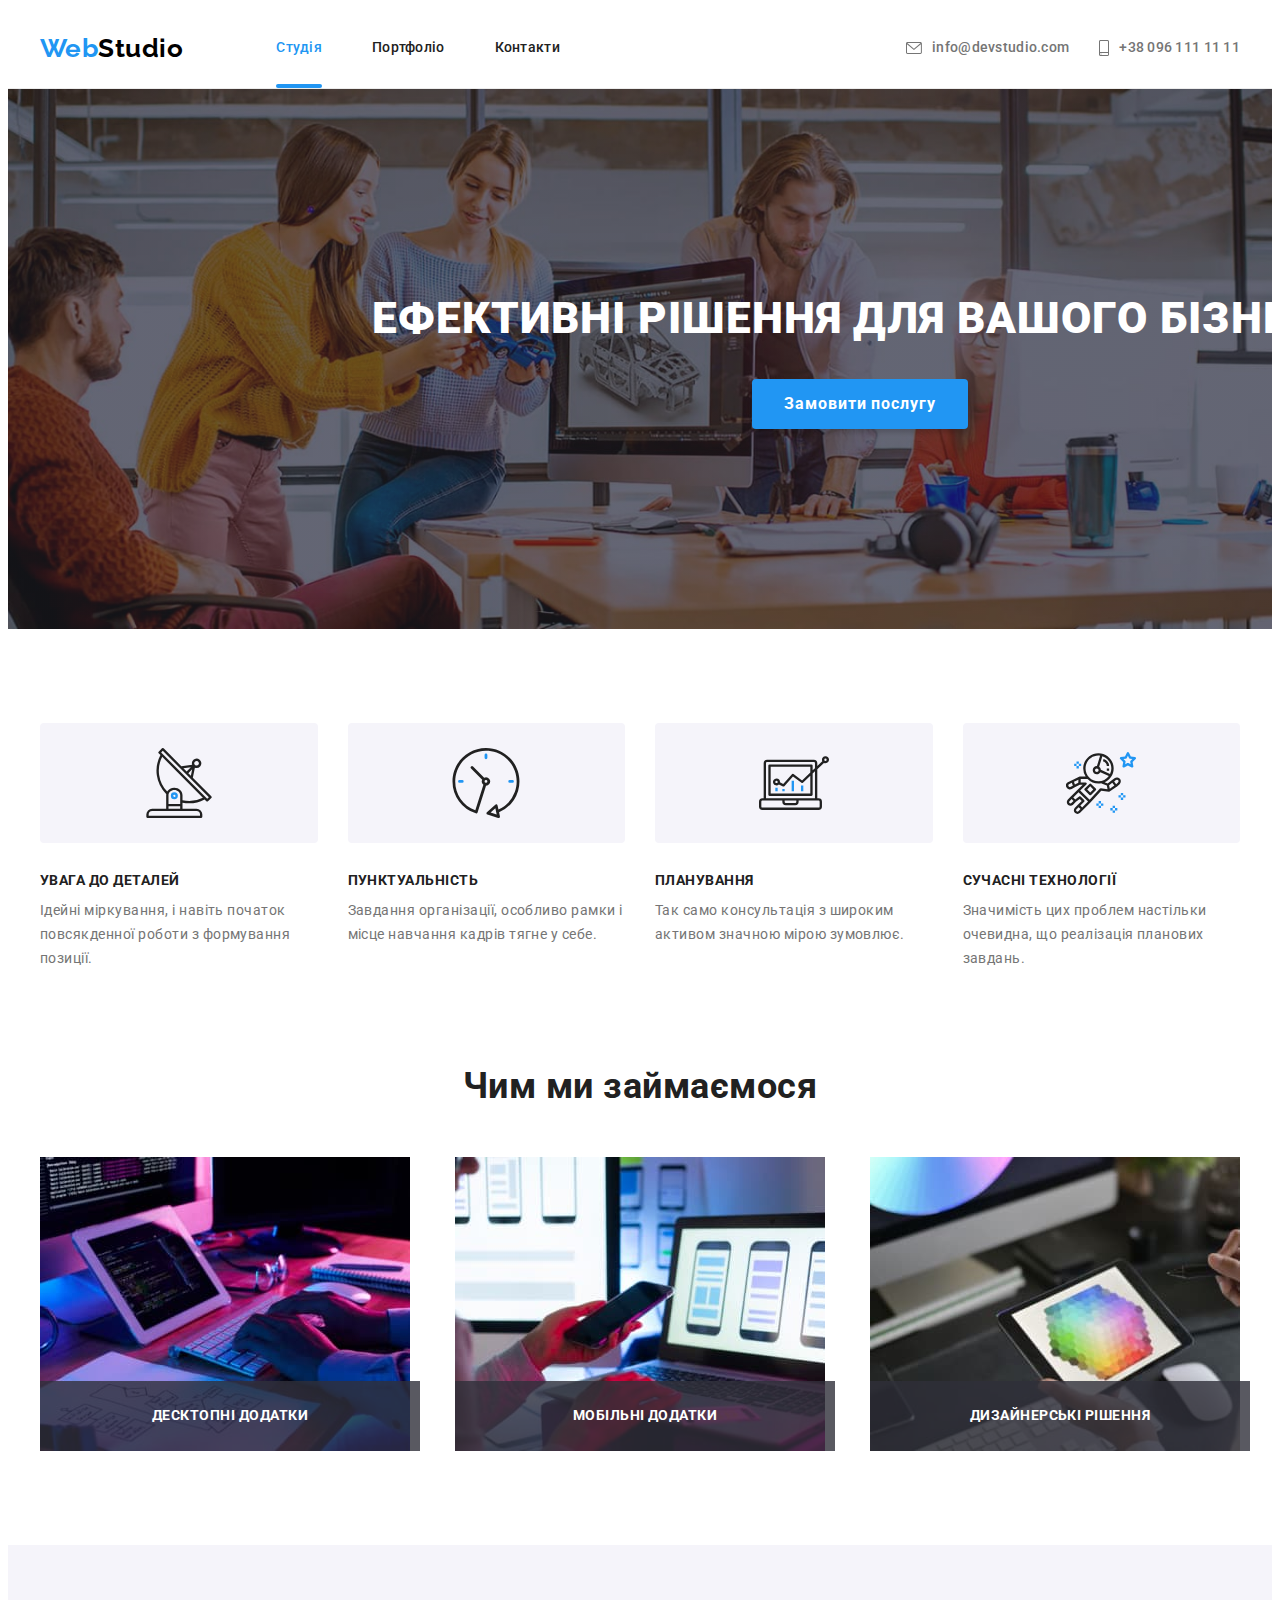
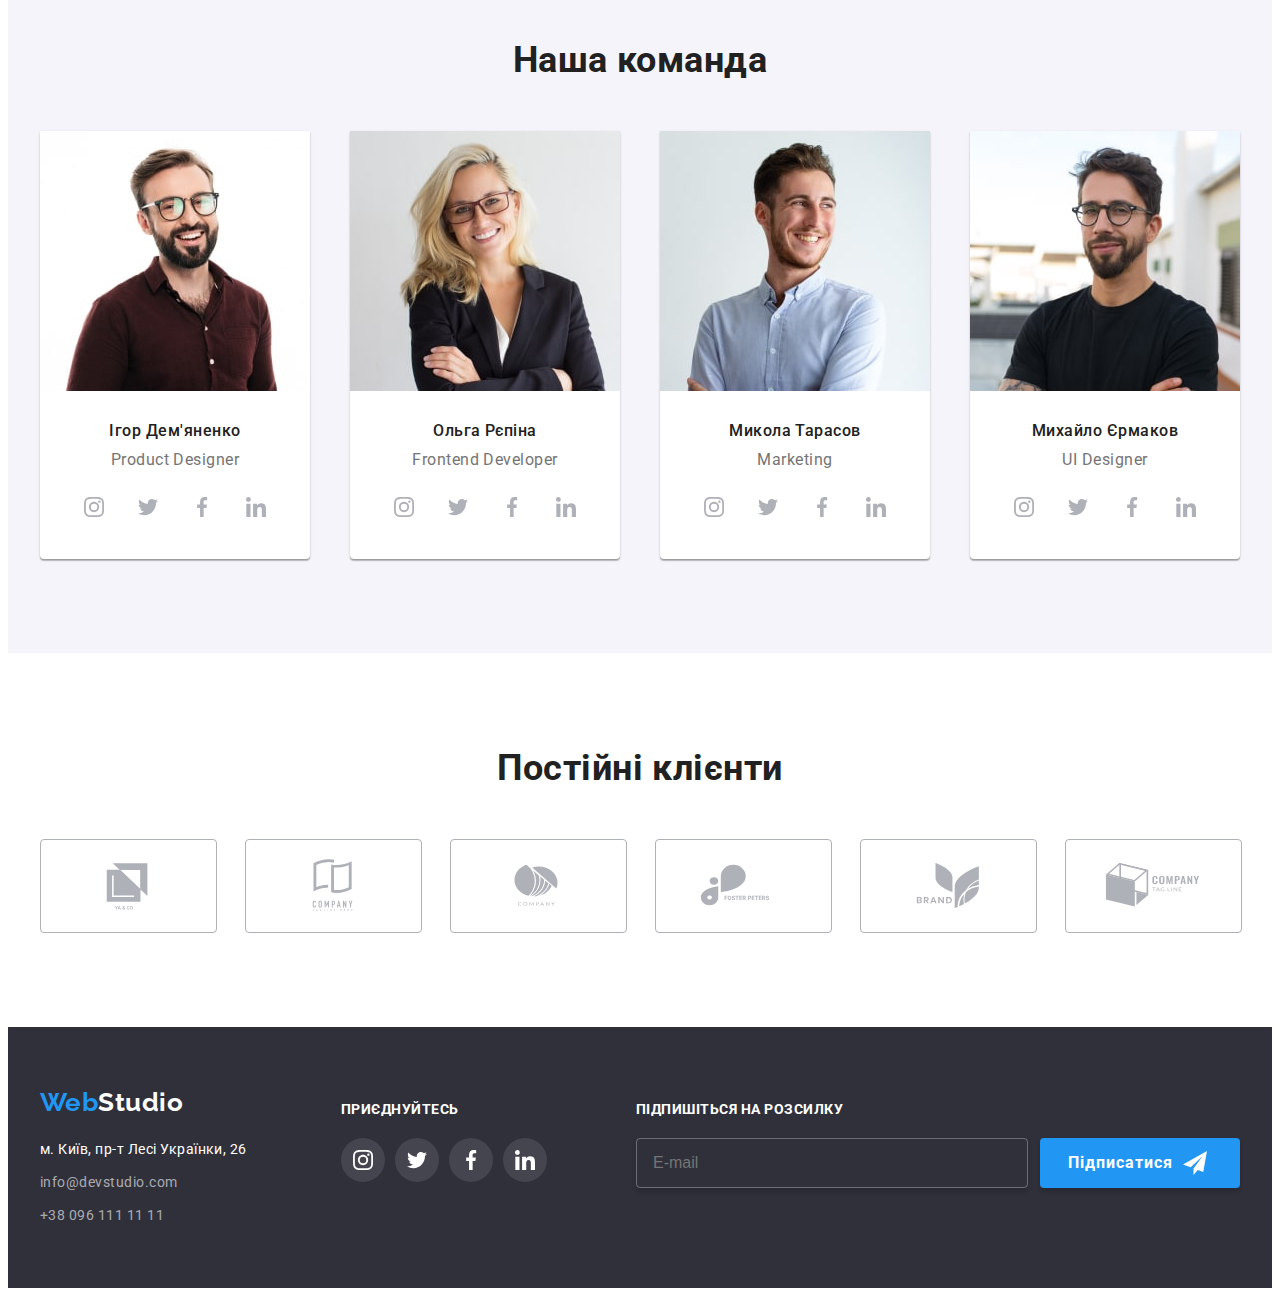
==== commit 926f0881: "change images" ====
--- a/index.html
+++ b/index.html
@@ -160,7 +160,7 @@
             <li class="card-what__item">
               <img
                 class="card-what__img"
-                src="./images/what-we-do/what-we-do-1.jpg"
+                src="./images/what-we-do/what-we-do-1-370.jpg"
                 alt="Займаємось кодингом"
                 width="370"
               />
@@ -170,7 +170,7 @@
             <li class="card-what__item">
               <img
                 class="card-what__img"
-                src="./images/what-we-do/what-we-do-2.jpg"
+                src="./images/what-we-do/what-we-do-2-370.jpg"
                 alt="Створюємо макет"
                 width="370"
               />
@@ -180,7 +180,7 @@
             <li class="card-what__item">
               <img
                 class="card-what__img"
-                src="./images/what-we-do/what-we-do-3.jpg"
+                src="./images/what-we-do/what-we-do-3-370.jpg"
                 alt="Підбираємо колір"
                 width="370"
               />
@@ -199,9 +199,17 @@
             <li class="card-team__item">
               <img
                 class="card-team__img"
-                src="./images/our-command/ihor-demyanenko.jpg"
+                srcset="
+                  ./images/our-command/ihor-demyanenko-270.jpg    270w,
+                  ./images/our-command/ihor-demyanenko-354.jpg    354w,
+                  ./images/our-command/ihor-demyanenko-450.jpg    450w,
+                  ./images/our-command/ihor-demyanenko-270@2x.jpg 540w,
+                  ./images/our-command/ihor-demyanenko-354@2x.jpg 708w,
+                  ./images/our-command/ihor-demyanenko-450@2x.jpg 900w
+                "
+                src="./images/our-command/ihor-demyanenko-450.jpg"
+                sizes="(min-width: 1200px) 270px, (min-width: 768px) 354px, (min-width: 480px) 450px,   100vw"
                 alt="Ігор Дем'яненко"
-                width="270"
               />
 
               <div class="card-team__caption">
@@ -251,9 +259,17 @@
             <li class="card-team__item">
               <img
                 class="card-team__img"
-                src="./images/our-command/olga-repina.jpg"
+                srcset="
+                  ./images/our-command/olga-repina-270.jpg    270w,
+                  ./images/our-command/olga-repina-354.jpg    354w,
+                  ./images/our-command/olga-repina-450.jpg    450w,
+                  ./images/our-command/olga-repina-270@2x.jpg 540w,
+                  ./images/our-command/olga-repina-354@2x.jpg 708w,
+                  ./images/our-command/olga-repina-450@2x.jpg 900w
+                "
+                src="./images/our-command/olga-repina-450.jpg"
+                sizes="(min-width: 1200px) 270px, (min-width: 768px) 354px, (min-width: 480px) 450px,   100vw"
                 alt="Ольга Рєпіна"
-                width="270"
               />
               <div class="card-team__caption">
                 <h3 class="card-team__title">Ольга Рєпіна</h3>
@@ -302,9 +318,17 @@
             <li class="card-team__item">
               <img
                 class="card-team__img"
-                src="./images/our-command/mykola-tarasov.jpg"
+                srcset="
+                  ./images/our-command/mykola-tarasov-270.jpg    270w,
+                  ./images/our-command/mykola-tarasov-354.jpg    354w,
+                  ./images/our-command/mykola-tarasov-450.jpg    450w,
+                  ./images/our-command/mykola-tarasov-270@2x.jpg 540w,
+                  ./images/our-command/mykola-tarasov-354@2x.jpg 708w,
+                  ./images/our-command/mykola-tarasov-450@2x.jpg 900w
+                "
+                src="./images/our-command/mykola-tarasov-450.jpg"
+                sizes="(min-width: 1200px) 270px, (min-width: 768px) 354px, (min-width: 480px) 450px,   100vw"
                 alt="Микола Тарасов"
-                width="270"
               />
               <div class="card-team__caption">
                 <h3 class="card-team__title">Микола Тарасов</h3>
@@ -353,9 +377,17 @@
             <li class="card-team__item">
               <img
                 class="card-team__img"
-                src="./images/our-command/mykhailo-yermakov.jpg"
+                srcset="
+                  ./images/our-command/mykhailo-yermakov-270.jpg    270w,
+                  ./images/our-command/mykhailo-yermakov-354.jpg    354w,
+                  ./images/our-command/mykhailo-yermakov-450.jpg    450w,
+                  ./images/our-command/mykhailo-yermakov-270@2x.jpg 540w,
+                  ./images/our-command/mykhailo-yermakov-354@2x.jpg 708w,
+                  ./images/our-command/mykhailo-yermakov-450@2x.jpg 900w
+                "
+                src="./images/our-command/mykhailo-yermakov-450.jpg"
+                sizes="(min-width: 1200px) 270px, (min-width: 768px) 354px, (min-width: 480px) 450px,   100vw"
                 alt="Михайло Єрмаков"
-                width="270"
               />
               <div class="card-team__caption">
                 <h3 class="card-team__title">Михайло Єрмаков</h3>
@@ -659,27 +691,52 @@
 
     <!-- Mobile menu -->
     <div class="mobile-menu js-menu-container" id="mobile-menu">
-      <button class="mobile-menu__toggle js-close-menu">
-        <svg
-          fill="currentColor"
-          viewBox="0 0 20 20"
-          xmlns="http://www.w3.org/2000/svg"
-          width="24"
-          height="24"
-        >
-          <path
-            fill-rule="evenodd"
-            d="M4.293 4.293a1 1 0 011.414 0L10 8.586l4.293-4.293a1 1 0 111.414 1.414L11.414 10l4.293 4.293a1 1 0 01-1.414 1.414L10 11.414l-4.293 4.293a1 1 0 01-1.414-1.414L8.586 10 4.293 5.707a1 1 0 010-1.414z"
-            clip-rule="evenodd"
-          ></path>
+      <button class="mobile-menu__btn js-close-menu">
+        <svg class="mobile-menu__icon" width="40">
+          <use href="./images/icons.svg#icon-close"></use>
         </svg>
       </button>
 
-      <ul class="mobile-menu">
-        <li><a href="" class="link">About</a></li>
-        <li><a href="" class="link">Products</a></li>
-        <li><a href="" class="link">Contacts</a></li>
-        <li><a href="" class="link">Career</a></li>
+      <ul class="mobile-menu__list mobile-menu__list--first">
+        <li class="mobile-menu__item">
+          <a class="mobile-menu__link mobile-menu__link--curent" href="./index.html">Студія</a>
+        </li>
+        <li class="mobile-menu__item">
+          <a class="mobile-menu__link" href="./portfolio.html">Портфоліо</a>
+        </li>
+        <li class="mobile-menu__item">
+          <a class="mobile-menu__link" href="#address">Контакти</a>
+        </li>
+      </ul>
+
+      <ul class="mobile-menu__list mobile-menu__list--second">
+        <li class="mobile-menu__item">
+          <a class="mobile-menu__link mobile-menu__link--accent" href="tel:+380961111111"
+            >+38 096 111 11 11</a
+          >
+        </li>
+
+        <li class="mobile-menu__item">
+          <a class="mobile-menu__link" href="mailto:info@devstudio.com">info@devstudio.com</a>
+        </li>
+      </ul>
+
+      <ul class="mobile-menu__list mobile-menu__list--socials">
+        <li class="mobile-menu__item">
+          <a class="mobile-menu__link--socials" href="" aria-label="Instagramm">Instagramm</a>
+        </li>
+
+        <li class="mobile-menu__item">
+          <a class="mobile-menu__link--socials" href="" aria-label="Twiter">Twiter</a>
+        </li>
+
+        <li class="mobile-menu__item">
+          <a class="mobile-menu__link--socials" href="" aria-label="Facebook">Facebook</a>
+        </li>
+
+        <li class="mobile-menu__item">
+          <a class="mobile-menu__link--socials" href="" aria-label="Linkedin">Linkedin</a>
+        </li>
       </ul>
     </div>
 
--- a/css/main.min.css
+++ b/css/main.min.css
@@ -1 +1 @@
-.portfolio-card__img,.card-team__img,.card-what__img{display:block;max-width:100%}.portfolio-card__list,.filter_list,.address__list,.card-client__list,.card-team__list,.card-what__list,.card-benefit__list,.header-page__list,.socials__list{padding:0;margin:0;list-style:none}.portfolio-card__link,.addres__link,.card-client__link,.logo,.header-page__link,.socials__link{text-decoration:none}.section-portfolio__title,.license__input,.form-footer__label,.section-benefits__title{position:absolute;white-space:nowrap;width:1px;height:1px;overflow:hidden;border:0;padding:0;clip:rect(0 0 0 0);-webkit-clip-path:inset(50%);clip-path:inset(50%);margin:-1px}.section-portfolio,.section-clients,.section-team,.section-what,.section-benefits{padding-top:60px;padding-bottom:60px}@media screen and (min-width: 1200px){.section-portfolio,.section-clients,.section-team,.section-what,.section-benefits{padding-top:94px;padding-bottom:94px}}.form-footer__title,.socials-footer__title,.section-clients__title,.section-team__title,.section-what__title{margin-bottom:30px;color:#212121;font-weight:700;font-size:28px;line-height:1.18;text-align:center}@media screen and (min-width: 1200px){.form-footer__title,.socials-footer__title,.section-clients__title,.section-team__title,.section-what__title{margin-bottom:50px;font-size:36px;line-height:1.17}}body{font-family:roboto,sans-serif;letter-spacing:.03em;color:#757575}h1,h2,h3,h4,h4,h5,h6,p{margin-top:0;margin-bottom:0}.button,.filter_btn,.button--primary,.modal-window__button-send,.form-footer__button,.hero__button{min-width:73px;padding:6px 22px;color:#212121;font-weight:500;font-size:16px;line-height:1.62;text-align:center;font-family:inherit;letter-spacing:inherit;background-color:#f5f4fa;cursor:pointer;border:none;border-radius:4px}.button--primary,.modal-window__button-send,.form-footer__button,.hero__button{color:#fff;background-color:#2196f3;letter-spacing:.06em;-webkit-transition:background-color 250ms cubic-bezier(0.4, 0, 0.2, 1);transition:background-color 250ms cubic-bezier(0.4, 0, 0.2, 1)}.button--primary:hover,.modal-window__button-send:hover,.form-footer__button:hover,.hero__button:hover,.button--primary:focus,.modal-window__button-send:focus,.form-footer__button:focus,.hero__button:focus{background-color:#188ce8}.container{padding-left:15px;padding-right:15px;margin-left:auto;margin-right:auto;width:100%}@media screen and (min-width: 480px){.container{max-width:480px}}@media screen and (min-width: 768px){.container{max-width:768px}}@media screen and (min-width: 1200px){.container{max-width:1200px}}.socials__list{display:-webkit-inline-box;display:-ms-inline-flexbox;display:inline-flex}.socials__item:not(:last-child){margin-right:10px}.socials__link{display:-webkit-inline-box;display:-ms-inline-flexbox;display:inline-flex;-webkit-box-pack:center;-ms-flex-pack:center;justify-content:center;-webkit-box-align:center;-ms-flex-align:center;align-items:center;color:#fff;background-color:rgba(255,255,255,.1);width:44px;height:44px;border-radius:50%;-webkit-transition:color 250ms cubic-bezier(0.4, 0, 0.2, 1),background-color 250ms cubic-bezier(0.4, 0, 0.2, 1);transition:color 250ms cubic-bezier(0.4, 0, 0.2, 1),background-color 250ms cubic-bezier(0.4, 0, 0.2, 1)}.socials__link:hover,.socials__link:focus{background-color:#2196f3}.socials__icon{fill:currentColor;width:20px;height:20px}.header-page{background-color:#fff;border-bottom:1px solid #ececec}.header-page__container{display:-webkit-box;display:-ms-flexbox;display:flex;-webkit-box-align:center;-ms-flex-align:center;align-items:center;-webkit-box-pack:justify;-ms-flex-pack:justify;justify-content:space-between}@media screen and (min-width: 768px){.header-page__container{-webkit-box-pack:left;-ms-flex-pack:left;justify-content:left}}.header-page__logo{margin-right:88px}@media screen and (min-width: 1200px){.header-page__logo{margin-right:93px}}.header-page__menu{display:none}@media screen and (min-width: 768px){.header-page__menu{display:-webkit-box;display:-ms-flexbox;display:flex;-ms-flex-preferred-size:100%;flex-basis:100%;-webkit-box-pack:justify;-ms-flex-pack:justify;justify-content:space-between}}.header-page__list{display:-webkit-box;display:-ms-flexbox;display:flex;-webkit-column-gap:50px;-moz-column-gap:50px;column-gap:50px;font-weight:500;font-size:14px;line-height:1.14;letter-spacing:.02em}.header-page__link{display:block;padding-top:32px;padding-bottom:32px;color:#212121;-webkit-transition:color 250ms cubic-bezier(0.4, 0, 0.2, 1);transition:color 250ms cubic-bezier(0.4, 0, 0.2, 1)}.header-page__link:hover,.header-page__link:focus{color:#2196f3}.header-page__icon{margin-right:10px;fill:currentColor}.header-page__link--current{position:relative;color:#2196f3}.header-page__link--current::after{content:"";position:absolute;left:0;bottom:0;display:block;width:100%;height:4px;border-radius:2px;background-color:currentColor}.header-page__list--second{-ms-flex-wrap:wrap;flex-wrap:wrap;-webkit-column-gap:30px;-moz-column-gap:30px;column-gap:30px;row-gap:10px}@media screen and (max-width: 1200px){.header-page__list--second{font-size:12px;line-height:1.17;padding:21px 0;max-width:142px}}.header-page__link--second{color:#757575;display:-webkit-box;display:-ms-flexbox;display:flex;-webkit-box-align:center;-ms-flex-align:center;align-items:center}@media screen and (max-width: 1200px){.header-page__link--second{padding:0}}.header-page__btn-mobile-menu{padding:10px 0;border:none;background-color:#fff}@media screen and (min-width: 768px){.header-page__btn-mobile-menu{display:none}}.header-page__icon-open-menu{display:block;width:40px;height:40px;fill:#000}.logo{color:#000;font-family:raleway,sans-serif;font-weight:700;font-size:24px;line-height:1.17}@media screen and (min-width: 1200px){.logo{font-size:26px;line-height:1.19}}.logo__accent{color:#2196f3}.hero{text-align:center;letter-spacing:.06em;background-color:#2f303a;background-repeat:no-repeat;background-position:center;background-size:cover;margin:0 auto;max-width:480px}@media screen and (min-width: 480px){.hero{max-width:768px}}@media screen and (min-width: 768px){.hero{max-width:1200px}}@media screen and (min-width: 1200px){.hero{max-width:1600px}}.hero__container{display:inline-block;padding:60px 60px}@media screen and (min-width: 480px){.hero__container{padding:118px 60px}}@media screen and (min-width: 768px){.hero__container{padding:118px 204px}}@media screen and (min-width: 1200px){.hero__container{padding:200px 252px}}.hero__title{margin-top:0;margin-bottom:30px;color:#fff;font-weight:900;font-size:26px;line-height:1.62;text-transform:uppercase}@media screen and (min-width: 1200px){.hero__title{font-size:44px;line-height:1.36}}.hero__button{padding:10px 24px;font-weight:700;font-size:16px;line-height:1.88;-webkit-box-shadow:0px 4px 4px rgba(0, 0, 0, 0.15);box-shadow:0px 4px 4px rgba(0, 0, 0, 0.15)}@media screen and (min-width: 1200px){.hero__button{padding:10px 32px}}@media screen and (min-width: 1200px){.section-benefits{padding-bottom:0}}.card-benefit__list{display:-webkit-box;display:-ms-flexbox;display:flex;-webkit-box-orient:vertical;-webkit-box-direction:normal;-ms-flex-direction:column;flex-direction:column;gap:30px;font-size:14px;line-height:1.71}@media screen and (min-width: 768px){.card-benefit__list{-webkit-box-orient:horizontal;-webkit-box-direction:normal;-ms-flex-direction:row;flex-direction:row;-ms-flex-wrap:wrap;flex-wrap:wrap}}.card-benefit__item{max-width:calc((100% - 0px)/1)}@media screen and (min-width: 768px){.card-benefit__item{max-width:calc((100% - 30px)/2)}}@media screen and (min-width: 1200px){.card-benefit__item{max-width:calc((100% - 90px)/4)}}.card-benefit__icon{width:70px;height:70px}.card-benefit__title{margin-bottom:10px;color:#212121;font-weight:700;font-size:14px;line-height:1.14;text-transform:uppercase}.card-benefit__figure{display:-webkit-box;display:-ms-flexbox;display:flex;-webkit-box-pack:center;-ms-flex-pack:center;justify-content:center;-webkit-box-align:center;-ms-flex-align:center;align-items:center;margin-bottom:30px;max-width:100;height:120px;border-radius:4px;background-color:#f5f4fa}.section-what{display:none}@media screen and (min-width: 1200px){.section-what{display:block}}.card-what__list{display:-webkit-box;display:-ms-flexbox;display:flex;-webkit-box-pack:justify;-ms-flex-pack:justify;justify-content:space-between}.card-what__item{position:relative}.card-what__title{position:absolute;left:0;bottom:0;width:100%;padding:27px 5px;font-weight:700;font-size:14px;line-height:1.14;text-align:center;text-transform:uppercase;color:#fff;background:rgba(47,48,58,.8)}.section-team{font-size:16px;line-height:1.19;background-color:#f5f4fa}.card-team__list{display:-webkit-box;display:-ms-flexbox;display:flex;-webkit-box-pack:justify;-ms-flex-pack:justify;justify-content:space-between;-webkit-box-orient:vertical;-webkit-box-direction:normal;-ms-flex-direction:column;flex-direction:column;gap:30px}@media screen and (min-width: 768px){.card-team__list{-webkit-box-orient:horizontal;-webkit-box-direction:normal;-ms-flex-direction:row;flex-direction:row;-ms-flex-wrap:wrap;flex-wrap:wrap}}.card-team__caption{padding:30px 10px 24px 10px;text-align:center}@media screen and (min-width: 1200px){.card-team__caption{padding-bottom:30px}}.card-team__img{width:100%}.card-team__title{margin-bottom:10px;color:#212121;font-size:16px;line-height:1.19;font-weight:500}.card-team__item{background-color:#fff;border-bottom-right-radius:4px;border-bottom-left-radius:4px;-webkit-box-shadow:0px 1px 3px rgba(0, 0, 0, 0.12), 0px 1px 1px rgba(0, 0, 0, 0.14),  0px 2px 1px rgba(0, 0, 0, 0.2);box-shadow:0px 1px 3px rgba(0, 0, 0, 0.12), 0px 1px 1px rgba(0, 0, 0, 0.14),  0px 2px 1px rgba(0, 0, 0, 0.2);max-width:calc((100% - 0px)/1)}@media screen and (min-width: 768px){.card-team__item{max-width:calc((100% - 30px)/2)}}@media screen and (min-width: 1200px){.card-team__item{max-width:calc((100% - 90px)/4)}}.card-team__content{margin-bottom:16px}.card-team__link-socials{color:#afb1b8}.card-team__link-socials:hover,.card-team__link-socials:focus{color:#fff}.card-client__list{display:-webkit-box;display:-ms-flexbox;display:flex;-ms-flex-wrap:wrap;flex-wrap:wrap;gap:30px}.card-client__item{width:100%;max-width:calc((100% - 30px)/2)}@media screen and (min-width: 768px){.card-client__item{max-width:calc((100% - 60px)/3)}}@media screen and (min-width: 1200px){.card-client__item{max-width:calc((100% - 150px)/6)}}.card-client__icon{fill:currentColor;width:106px;height:60px}.card-client__link{display:-webkit-inline-box;display:-ms-inline-flexbox;display:inline-flex;-webkit-box-pack:center;-ms-flex-pack:center;justify-content:center;-webkit-box-align:center;-ms-flex-align:center;align-items:center;color:#afb1b8;width:100%;height:92px;border:1px solid #afb1b8;border-radius:4px;-webkit-transition:color 250ms cubic-bezier(0.4, 0, 0.2, 1),border-color 250ms cubic-bezier(0.4, 0, 0.2, 1);transition:color 250ms cubic-bezier(0.4, 0, 0.2, 1),border-color 250ms cubic-bezier(0.4, 0, 0.2, 1)}.card-client__link:hover,.card-client__link:focus{color:#2196f3;border-color:#2196f3}.footer-page{padding-top:60px;padding-bottom:60px;background-color:#2f303a;margin:0 auto}.footer-page__container{display:-webkit-box;display:-ms-flexbox;display:flex;-webkit-box-orient:vertical;-webkit-box-direction:normal;-ms-flex-direction:column;flex-direction:column;-webkit-box-pack:justify;-ms-flex-pack:justify;justify-content:space-between}@media screen and (min-width: 768px){.footer-page__container{padding-left:60px;padding-right:75px}}@media screen and (min-width: 1200px){.footer-page__container{-webkit-box-orient:horizontal;-webkit-box-direction:normal;-ms-flex-direction:row;flex-direction:row;padding-left:0;padding-right:0}}.footer-page__wrap{display:-webkit-box;display:-ms-flexbox;display:flex;-webkit-box-orient:vertical;-webkit-box-direction:normal;-ms-flex-direction:column;flex-direction:column;width:100%;margin-bottom:60px}@media screen and (min-width: 768px){.footer-page__wrap{-webkit-box-orient:horizontal;-webkit-box-direction:normal;-ms-flex-direction:row;flex-direction:row;-webkit-box-pack:justify;-ms-flex-pack:justify;justify-content:space-between}}@media screen and (min-width: 1200px){.footer-page__wrap{width:507px;margin-bottom:0;-webkit-box-orient:horizontal;-webkit-box-direction:normal;-ms-flex-direction:row;flex-direction:row;-webkit-box-pack:justify;-ms-flex-pack:justify;justify-content:space-between}}.footer-page__address{width:100%;text-align:center;margin-bottom:60px}@media screen and (min-width: 768px){.footer-page__address{width:232px;margin-bottom:0}}@media screen and (min-width: 1200px){.footer-page__address{width:232px;text-align:left;margin-bottom:0}}.footer-page__logo{margin-bottom:20px;display:inline-block;color:#fff}.footer-page__socials{width:100%;text-align:center;padding-top:0}@media screen and (min-width: 768px){.footer-page__socials{width:206px;padding-top:5px}}@media screen and (min-width: 1200px){.footer-page__socials{text-align:left;padding-top:15px}}.address__item:not(:last-child){margin-bottom:9px}.addres__link{width:100%;color:rgba(255,255,255,.6);font-size:14px;line-height:1.71;font-style:normal;-webkit-transition:color 250ms cubic-bezier(0.4, 0, 0.2, 1);transition:color 250ms cubic-bezier(0.4, 0, 0.2, 1)}.addres__link:hover,.addres__link:focus{color:#2196f3}.addres__link--map{color:#fff}.socials-footer__title{margin-bottom:20px;font-weight:700;font-size:14px;line-height:1.14;text-transform:uppercase;color:#fff}@media screen and (min-width: 1200px){.socials-footer__title{text-align:left}}.form-footer{text-align:center;padding-top:0}@media screen and (min-width: 1200px){.form-footer{text-align:left;padding-top:15px}}.form-footer__title{margin-bottom:20px;font-weight:700;font-size:14px;line-height:1.14;text-transform:uppercase;text-align:center;color:#fff}@media screen and (min-width: 1200px){.form-footer__title{text-align:left}}.form-footer__wrap{display:-webkit-box;display:-ms-flexbox;display:flex;-webkit-box-orient:vertical;-webkit-box-direction:normal;-ms-flex-direction:column;flex-direction:column;-webkit-box-align:center;-ms-flex-align:center;align-items:center}@media screen and (min-width: 1200px){.form-footer__wrap{-webkit-box-orient:horizontal;-webkit-box-direction:normal;-ms-flex-direction:row;flex-direction:row}}.form-footer__input{margin-bottom:20px;padding:14px 16px;width:100%;border:1px solid rgba(255,255,255,.3);-webkit-box-shadow:0px 4px 4px rgba(0,0,0,.15);box-shadow:0px 4px 4px rgba(0,0,0,.15);border-radius:4px;font-size:16px;line-height:1.25;color:rgba(255,255,255,.6);background-color:rgba(0,0,0,0);outline:none;-webkit-transition:border-color 250ms cubic-bezier(0.4, 0, 0.2, 1);transition:border-color 250ms cubic-bezier(0.4, 0, 0.2, 1)}.form-footer__input:hover,.form-footer__input:focus{border-color:#2196f3}@media screen and (min-width: 768px){.form-footer__input{width:450px}}@media screen and (min-width: 1200px){.form-footer__input{margin-bottom:0;width:358px}}.form-footer__button{display:-webkit-inline-box;display:-ms-inline-flexbox;display:inline-flex;-webkit-box-align:center;-ms-flex-align:center;align-items:center;width:200px;margin-left:12px;padding:10px 28px;font-weight:700;font-size:16px;line-height:1.88;-webkit-box-shadow:0px 4px 4px rgba(0,0,0,.15);box-shadow:0px 4px 4px rgba(0,0,0,.15);-webkit-transition:border-color 250ms cubic-bezier(0.4, 0, 0.2, 1);transition:border-color 250ms cubic-bezier(0.4, 0, 0.2, 1)}.form-footer__icon-button{margin-left:10px;fill:currentColor}.backdrop{position:fixed;top:0;left:0;width:100%;height:100%;background-color:rgba(0,0,0,.2);visibility:visible;opacity:1;pointer-events:auto;-webkit-transition:opacity 500ms cubic-bezier(0.4, 0, 0.2, 1),visibility 500ms cubic-bezier(0.4, 0, 0.2, 1);transition:opacity 500ms cubic-bezier(0.4, 0, 0.2, 1),visibility 500ms cubic-bezier(0.4, 0, 0.2, 1)}.backdrop.is-hidden{visibility:collapse;opacity:0;pointer-events:none}.backdrop.is-hidden .modal-window{-webkit-transform:translate(-50%, -50%) scale(0.9);transform:translate(-50%, -50%) scale(0.9)}.modal-window{position:absolute;top:50%;left:50%;-webkit-transform:translate(-50%, -50%) scale(1);transform:translate(-50%, -50%) scale(1);width:450px;height:609px;padding:40px;background:#fff;-webkit-box-shadow:0px 1px 3px rgba(0, 0, 0, 0.12), 0px 1px 1px rgba(0, 0, 0, 0.14), 0px 2px 1px rgba(0, 0, 0, 0.2);box-shadow:0px 1px 3px rgba(0, 0, 0, 0.12), 0px 1px 1px rgba(0, 0, 0, 0.14), 0px 2px 1px rgba(0, 0, 0, 0.2);border-radius:4px;-webkit-transition:-webkit-transform 250ms cubic-bezier(0.4, 0, 0.2, 1);transition:-webkit-transform 250ms cubic-bezier(0.4, 0, 0.2, 1);transition:transform 250ms cubic-bezier(0.4, 0, 0.2, 1);transition:transform 250ms cubic-bezier(0.4, 0, 0.2, 1), -webkit-transform 250ms cubic-bezier(0.4, 0, 0.2, 1)}@media screen and (min-width: 768px){.modal-window{width:528px;height:581px}}@media screen and (min-width: 1200px){.modal-window{width:528px;height:581px}}.modal-window__btn-close{position:absolute;right:8px;top:8px;width:30px;height:30px;color:#000;background-color:inherit;border:1px solid rgba(0,0,0,.1);border-radius:50%;-webkit-transition:color 250ms cubic-bezier(0.4, 0, 0.2, 1);transition:color 250ms cubic-bezier(0.4, 0, 0.2, 1)}.modal-window__btn-close:hover,.modal-window__btn-close:focus{color:#2196f3;cursor:pointer}.modal-window__icon-close{width:11px;height:11px;fill:currentColor}.modal-window__title{margin-bottom:12px;font-weight:700;font-size:20px;line-height:1.5;text-align:center;letter-spacing:.03em;color:#212121}@media screen and (min-width: 1200px){.modal-window__title{line-height:1.15}}.modal-window__wrap{display:-webkit-box;display:-ms-flexbox;display:flex;-webkit-box-orient:vertical;-webkit-box-direction:normal;-ms-flex-direction:column;flex-direction:column;margin-bottom:30px}.modal-window__label{display:block;margin-bottom:4px;font-size:12px;line-height:1.17;letter-spacing:.01em}.modal-window__wrap-input{position:relative;margin-bottom:10px}.modal-window__input{padding:12px 9px 12px 42px;width:100%;border:1px solid rgba(33,33,33,.2);border-radius:4px;font-size:12px;line-height:1.17;letter-spacing:.01em;color:#757575;-webkit-transition:border-color 250ms cubic-bezier(0.4, 0, 0.2, 1);transition:border-color 250ms cubic-bezier(0.4, 0, 0.2, 1);outline:none}.modal-window__input:hover,.modal-window__input:focus{border-color:#2196f3}.modal-window__icon-input{position:absolute;left:12px;top:50%;-webkit-transform:translateY(-50%);transform:translateY(-50%);fill:#212121;-webkit-transition:fill 250ms cubic-bezier(0.4, 0, 0.2, 1);transition:fill 250ms cubic-bezier(0.4, 0, 0.2, 1)}.modal-window__input:hover+.modal-window__icon-input,.modal-window__input:focus+.modal-window__icon-input{fill:#2196f3}.modal-window__input-comment{height:120px;margin-bottom:20px;padding:12px 16px;resize:none}.modal-window__input-comment::-webkit-input-placeholder{font-size:12px;line-height:1.17;letter-spacing:.01em;color:rgba(117,117,117,.5)}.modal-window__input-comment::-moz-placeholder{font-size:12px;line-height:1.17;letter-spacing:.01em;color:rgba(117,117,117,.5)}.modal-window__input-comment:-ms-input-placeholder{font-size:12px;line-height:1.17;letter-spacing:.01em;color:rgba(117,117,117,.5)}.modal-window__input-comment::-ms-input-placeholder{font-size:12px;line-height:1.17;letter-spacing:.01em;color:rgba(117,117,117,.5)}.modal-window__input-comment::placeholder{font-size:12px;line-height:1.17;letter-spacing:.01em;color:rgba(117,117,117,.5)}.modal-window__button-send{display:block;margin:30px auto 0 auto;padding:10px 52px;font-weight:700;font-size:16px;line-height:1.88;-webkit-box-shadow:0px 4px 4px rgba(0,0,0,.15);box-shadow:0px 4px 4px rgba(0,0,0,.15)}.license__wrap{display:-webkit-box;display:-ms-flexbox;display:flex;margin-left:12px;font-size:12px;line-height:1.17;letter-spacing:.03em}@media screen and (min-width: 1200px){.license__wrap{font-size:14px;line-height:1.71}}.license__link{color:#2196f3}.license__input{-moz-appearance:none;-webkit-appearance:none;appearance:none}.license__label{display:-webkit-inline-box;display:-ms-inline-flexbox;display:inline-flex;-webkit-box-align:center;-ms-flex-align:center;align-items:center;-webkit-user-select:none;-moz-user-select:none;-ms-user-select:none;user-select:none}.license__icon-checkbox{margin-right:7px}.license__input:checked+.license__label .license__icon-checkbox{-webkit-box-shadow:0px 4px 4px rgba(0,0,0,.25);box-shadow:0px 4px 4px rgba(0,0,0,.25)}.license__icon-checkbox--checken{opacity:0}.license__input:checked+.license__label .license__icon-checkbox--checken{opacity:1}.license__icon-checkbox--nochecken{opacity:1}.license__input:checked+.license__label .license__icon-checkbox--nochecken{opacity:0}.mobile-menu{position:fixed;top:0;left:0;width:100vw;height:100vh;z-index:999;padding:48px 40px;-webkit-transform:translateX(100%);transform:translateX(100%);background-color:#fff;-webkit-transition:-webkit-transform 250ms cubic-bezier(0.4, 0, 0.2, 1);transition:-webkit-transform 250ms cubic-bezier(0.4, 0, 0.2, 1);transition:transform 250ms cubic-bezier(0.4, 0, 0.2, 1);transition:transform 250ms cubic-bezier(0.4, 0, 0.2, 1), -webkit-transform 250ms cubic-bezier(0.4, 0, 0.2, 1)}.mobile-menu.is-open{-webkit-transform:translateX(0);transform:translateX(0)}.filter_list{display:-webkit-box;display:-ms-flexbox;display:flex;-ms-flex-wrap:wrap;flex-wrap:wrap;row-gap:15px;-webkit-column-gap:8px;-moz-column-gap:8px;column-gap:8px;margin-bottom:50px}@media screen and (min-width: 768px){.filter_list{-webkit-box-pack:center;-ms-flex-pack:center;justify-content:center}}.filter_btn{-webkit-transition:color 250ms cubic-bezier(0.4, 0, 0.2, 1),background-color 250ms cubic-bezier(0.4, 0, 0.2, 1),-webkit-box-shadow 250ms cubic-bezier(0.4, 0, 0.2, 1);transition:color 250ms cubic-bezier(0.4, 0, 0.2, 1),background-color 250ms cubic-bezier(0.4, 0, 0.2, 1),-webkit-box-shadow 250ms cubic-bezier(0.4, 0, 0.2, 1);transition:color 250ms cubic-bezier(0.4, 0, 0.2, 1),background-color 250ms cubic-bezier(0.4, 0, 0.2, 1),box-shadow 250ms cubic-bezier(0.4, 0, 0.2, 1);transition:color 250ms cubic-bezier(0.4, 0, 0.2, 1),background-color 250ms cubic-bezier(0.4, 0, 0.2, 1),box-shadow 250ms cubic-bezier(0.4, 0, 0.2, 1),-webkit-box-shadow 250ms cubic-bezier(0.4, 0, 0.2, 1)}.filter_btn:hover,.filter_btn:focus{color:#fff;background-color:#2196f3;-webkit-box-shadow:0px 3px 1px rgba(0, 0, 0, 0.1), 0px 1px 2px rgba(0, 0, 0, 0.08), 0px 2px 2px rgba(0, 0, 0, 0.12);box-shadow:0px 3px 1px rgba(0, 0, 0, 0.1), 0px 1px 2px rgba(0, 0, 0, 0.08), 0px 2px 2px rgba(0, 0, 0, 0.12)}.portfolio-card__list{display:-webkit-box;display:-ms-flexbox;display:flex;-ms-flex-wrap:wrap;flex-wrap:wrap;gap:30px;font-size:16px;line-height:1.88}.portfolio-card__item{max-width:calc((100% - 0px)/1)}@media screen and (min-width: 768px){.portfolio-card__item{max-width:calc((100% - 30px)/2)}}@media screen and (min-width: 1200px){.portfolio-card__item{max-width:calc((100% - 60px)/3)}}.portfolio-card__img{width:450px}.portfolio-card__link{display:block;-webkit-transition:-webkit-box-shadow 250ms cubic-bezier(0.4, 0, 0.2, 1);transition:-webkit-box-shadow 250ms cubic-bezier(0.4, 0, 0.2, 1);transition:box-shadow 250ms cubic-bezier(0.4, 0, 0.2, 1);transition:box-shadow 250ms cubic-bezier(0.4, 0, 0.2, 1), -webkit-box-shadow 250ms cubic-bezier(0.4, 0, 0.2, 1)}.portfolio-card__link:visited{color:inherit}.portfolio-card__link:hover,.portfolio-card__link:focus{-webkit-box-shadow:0px 1px 1px rgba(0, 0, 0, 0.12), 0px 4px 4px rgba(0, 0, 0, 0.06), 1px 4px 6px rgba(0, 0, 0, 0.16);box-shadow:0px 1px 1px rgba(0, 0, 0, 0.12), 0px 4px 4px rgba(0, 0, 0, 0.06), 1px 4px 6px rgba(0, 0, 0, 0.16)}.portfolio-card__body{padding:20px 24px;margin:0;border-left:1px solid #eee;border-right:1px solid #eee;border-bottom:1px solid #eee}.portfolio-card__figure{position:relative;overflow:hidden}.portfolio-card__overlay{position:absolute;left:0;bottom:0;width:100%;height:100%;padding:24px;font-size:18px;line-height:1.56;color:#fff;background-color:rgba(33,150,243,.9);-webkit-transform:translateY(101%);transform:translateY(101%);-webkit-transition:-webkit-transform 250ms cubic-bezier(0.4, 0, 0.2, 1);transition:-webkit-transform 250ms cubic-bezier(0.4, 0, 0.2, 1);transition:transform 250ms cubic-bezier(0.4, 0, 0.2, 1);transition:transform 250ms cubic-bezier(0.4, 0, 0.2, 1), -webkit-transform 250ms cubic-bezier(0.4, 0, 0.2, 1)}.portfolio-card__link:hover .portfolio-card__overlay,.portfolio-card__link:focus .portfolio-card__overlay{-webkit-transform:translateY(0);transform:translateY(0)}.portfolio-card__title{color:#212121;font-weight:700;font-size:18px;line-height:2;letter-spacing:.06em;margin-bottom:4px}.nodisplay{display:none !important}/*# sourceMappingURL=main.min.css.map */+.portfolio-card__img,.card-team__img,.card-what__img{display:block;max-width:100%}.portfolio-card__list,.filter_list,.mobile-menu__list,.address__list,.card-client__list,.card-team__list,.card-what__list,.card-benefit__list,.header-page__list,.socials__list{padding:0;margin:0;list-style:none}.portfolio-card__link,.mobile-menu__link--socials,.mobile-menu__link,.addres__link,.card-client__link,.logo,.header-page__link,.socials__link{text-decoration:none}.section-portfolio__title,.license__input,.form-footer__label,.section-benefits__title{position:absolute;white-space:nowrap;width:1px;height:1px;overflow:hidden;border:0;padding:0;clip:rect(0 0 0 0);-webkit-clip-path:inset(50%);clip-path:inset(50%);margin:-1px}.section-portfolio,.section-clients,.section-team,.section-what,.section-benefits{padding-top:60px;padding-bottom:60px}@media screen and (min-width: 1200px){.section-portfolio,.section-clients,.section-team,.section-what,.section-benefits{padding-top:94px;padding-bottom:94px}}.form-footer__title,.socials-footer__title,.section-clients__title,.section-team__title,.section-what__title{margin-bottom:30px;color:#212121;font-weight:700;font-size:28px;line-height:1.18;text-align:center}@media screen and (min-width: 1200px){.form-footer__title,.socials-footer__title,.section-clients__title,.section-team__title,.section-what__title{margin-bottom:50px;font-size:36px;line-height:1.17}}body{font-family:roboto,sans-serif;letter-spacing:.03em;color:#757575}h1,h2,h3,h4,h4,h5,h6,p{margin-top:0;margin-bottom:0}.no-scroll{overflow:hidden;overflow-y:hidden}.button,.filter_btn,.button--primary,.modal-window__button-send,.form-footer__button,.hero__button{min-width:73px;padding:6px 22px;color:#212121;font-weight:500;font-size:16px;line-height:1.62;text-align:center;font-family:inherit;letter-spacing:inherit;background-color:#f5f4fa;cursor:pointer;border:none;border-radius:4px}.button--primary,.modal-window__button-send,.form-footer__button,.hero__button{color:#fff;background-color:#2196f3;letter-spacing:.06em;-webkit-transition:background-color 250ms cubic-bezier(0.4, 0, 0.2, 1);transition:background-color 250ms cubic-bezier(0.4, 0, 0.2, 1)}.button--primary:hover,.modal-window__button-send:hover,.form-footer__button:hover,.hero__button:hover,.button--primary:focus,.modal-window__button-send:focus,.form-footer__button:focus,.hero__button:focus{background-color:#188ce8}.container{padding-left:15px;padding-right:15px;margin-left:auto;margin-right:auto;width:100%}@media screen and (min-width: 480px){.container{max-width:480px}}@media screen and (min-width: 768px){.container{max-width:768px}}@media screen and (min-width: 1200px){.container{max-width:1200px}}.socials__list{display:-webkit-inline-box;display:-ms-inline-flexbox;display:inline-flex}.socials__item:not(:last-child){margin-right:10px}.socials__link{display:-webkit-inline-box;display:-ms-inline-flexbox;display:inline-flex;-webkit-box-pack:center;-ms-flex-pack:center;justify-content:center;-webkit-box-align:center;-ms-flex-align:center;align-items:center;color:#fff;background-color:rgba(255,255,255,.1);width:44px;height:44px;border-radius:50%;-webkit-transition:color 250ms cubic-bezier(0.4, 0, 0.2, 1),background-color 250ms cubic-bezier(0.4, 0, 0.2, 1);transition:color 250ms cubic-bezier(0.4, 0, 0.2, 1),background-color 250ms cubic-bezier(0.4, 0, 0.2, 1)}.socials__link:hover,.socials__link:focus{background-color:#2196f3}.socials__icon{fill:currentColor;width:20px;height:20px}.header-page{background-color:#fff;border-bottom:1px solid #ececec}.header-page__container{display:-webkit-box;display:-ms-flexbox;display:flex;-webkit-box-align:center;-ms-flex-align:center;align-items:center;-webkit-box-pack:justify;-ms-flex-pack:justify;justify-content:space-between}@media screen and (min-width: 768px){.header-page__container{-webkit-box-pack:left;-ms-flex-pack:left;justify-content:left}}.header-page__logo{margin-right:88px}@media screen and (min-width: 1200px){.header-page__logo{margin-right:93px}}.header-page__menu{display:none}@media screen and (min-width: 768px){.header-page__menu{display:-webkit-box;display:-ms-flexbox;display:flex;-ms-flex-preferred-size:100%;flex-basis:100%;-webkit-box-pack:justify;-ms-flex-pack:justify;justify-content:space-between}}.header-page__list{display:-webkit-box;display:-ms-flexbox;display:flex;-webkit-column-gap:50px;-moz-column-gap:50px;column-gap:50px;font-weight:500;font-size:14px;line-height:1.14;letter-spacing:.02em}.header-page__link{display:block;padding-top:32px;padding-bottom:32px;color:#212121;-webkit-transition:color 250ms cubic-bezier(0.4, 0, 0.2, 1);transition:color 250ms cubic-bezier(0.4, 0, 0.2, 1)}.header-page__link:hover,.header-page__link:focus{color:#2196f3}.header-page__icon{margin-right:10px;fill:currentColor}.header-page__link--current{position:relative;color:#2196f3}.header-page__link--current::after{content:"";position:absolute;left:0;bottom:0;display:block;width:100%;height:4px;border-radius:2px;background-color:currentColor}.header-page__list--second{-ms-flex-wrap:wrap;flex-wrap:wrap;-webkit-column-gap:30px;-moz-column-gap:30px;column-gap:30px;row-gap:10px}@media screen and (max-width: 1200px){.header-page__list--second{font-size:12px;line-height:1.17;padding:21px 0;max-width:142px}}.header-page__link--second{color:#757575;display:-webkit-box;display:-ms-flexbox;display:flex;-webkit-box-align:center;-ms-flex-align:center;align-items:center}@media screen and (max-width: 1200px){.header-page__link--second{padding:0}}.header-page__btn-mobile-menu{padding:10px 0;border:none;background-color:#fff}@media screen and (min-width: 768px){.header-page__btn-mobile-menu{display:none}}.header-page__icon-open-menu{display:block;width:40px;height:40px;fill:#000}.logo{color:#000;font-family:raleway,sans-serif;font-weight:700;font-size:24px;line-height:1.17}@media screen and (min-width: 1200px){.logo{font-size:26px;line-height:1.19}}.logo__accent{color:#2196f3}.hero{text-align:center;letter-spacing:.06em;background-color:#2f303a;background-image:-webkit-gradient(linear, left top, left bottom, from(rgba(47, 48, 58, 0.4)), to(rgba(47, 48, 58, 0.4))),url(../images/hero-background/hero-background-480.jpg);background-image:linear-gradient(rgba(47, 48, 58, 0.4), rgba(47, 48, 58, 0.4)),url(../images/hero-background/hero-background-480.jpg);background-repeat:no-repeat;background-position:center;background-size:cover;margin:0 auto;max-width:480px}@media(min-device-pixel-ratio: 2),(-webkit-min-device-pixel-ratio: 2),(min-resolution: 192dpi),(min-resolution: 2dppx){.hero{background-image:-webkit-gradient(linear, left top, left bottom, from(rgba(47, 48, 58, 0.4)), to(rgba(47, 48, 58, 0.4))),url(../images/hero-background/hero-background-480@2x.jpg);background-image:linear-gradient(rgba(47, 48, 58, 0.4), rgba(47, 48, 58, 0.4)),url(../images/hero-background/hero-background-480@2x.jpg)}}@media(min-width: 577px){.hero{background-image:-webkit-gradient(linear, left top, left bottom, from(rgba(47, 48, 58, 0.4)), to(rgba(47, 48, 58, 0.4))),url(../images/hero-background/hero-background-768.jpg);background-image:linear-gradient(rgba(47, 48, 58, 0.4), rgba(47, 48, 58, 0.4)),url(../images/hero-background/hero-background-768.jpg)}}@media(min-width: 577px)and (min-device-pixel-ratio: 2),(min-width: 577px)and (-webkit-min-device-pixel-ratio: 2),(min-width: 577px)and (min-resolution: 192dpi),(min-width: 577px)and (min-resolution: 2dppx){.hero{background-image:-webkit-gradient(linear, left top, left bottom, from(rgba(47, 48, 58, 0.4)), to(rgba(47, 48, 58, 0.4))),url(../images/hero-background/hero-background-768@2x.jpg);background-image:linear-gradient(rgba(47, 48, 58, 0.4), rgba(47, 48, 58, 0.4)),url(../images/hero-background/hero-background-768@2x.jpg)}}@media(min-width: 960px){.hero{background-image:-webkit-gradient(linear, left top, left bottom, from(rgba(47, 48, 58, 0.4)), to(rgba(47, 48, 58, 0.4))),url(../images/hero-background/hero-background-1600.jpg);background-image:linear-gradient(rgba(47, 48, 58, 0.4), rgba(47, 48, 58, 0.4)),url(../images/hero-background/hero-background-1600.jpg)}}@media(min-width: 960px)and (min-device-pixel-ratio: 2),(min-width: 960px)and (-webkit-min-device-pixel-ratio: 2),(min-width: 960px)and (min-resolution: 192dpi),(min-width: 960px)and (min-resolution: 2dppx){.hero{background-image:-webkit-gradient(linear, left top, left bottom, from(rgba(47, 48, 58, 0.4)), to(rgba(47, 48, 58, 0.4))),url(../images/hero-background/hero-background-1600@2x.jpg);background-image:linear-gradient(rgba(47, 48, 58, 0.4), rgba(47, 48, 58, 0.4)),url(../images/hero-background/hero-background-1600@2x.jpg)}}@media screen and (min-width: 480px){.hero{max-width:768px}}@media screen and (min-width: 768px){.hero{max-width:1200px}}@media screen and (min-width: 1200px){.hero{max-width:1600px}}.hero__container{display:inline-block;padding:60px 60px}@media screen and (min-width: 480px){.hero__container{padding:118px 60px}}@media screen and (min-width: 768px){.hero__container{padding:118px 204px}}@media screen and (min-width: 1200px){.hero__container{padding:200px 252px}}.hero__title{margin-top:0;margin-bottom:30px;color:#fff;font-weight:900;font-size:26px;line-height:1.62;text-transform:uppercase}@media screen and (min-width: 1200px){.hero__title{font-size:44px;line-height:1.36}}.hero__button{padding:10px 24px;font-weight:700;font-size:16px;line-height:1.88;-webkit-box-shadow:0px 4px 4px rgba(0, 0, 0, 0.15);box-shadow:0px 4px 4px rgba(0, 0, 0, 0.15)}@media screen and (min-width: 1200px){.hero__button{padding:10px 32px}}@media screen and (min-width: 1200px){.section-benefits{padding-bottom:0}}.card-benefit__list{display:-webkit-box;display:-ms-flexbox;display:flex;-webkit-box-orient:vertical;-webkit-box-direction:normal;-ms-flex-direction:column;flex-direction:column;gap:30px;font-size:14px;line-height:1.71}@media screen and (min-width: 768px){.card-benefit__list{-webkit-box-orient:horizontal;-webkit-box-direction:normal;-ms-flex-direction:row;flex-direction:row;-ms-flex-wrap:wrap;flex-wrap:wrap}}.card-benefit__item{max-width:calc((100% - 0px)/1)}@media screen and (min-width: 768px){.card-benefit__item{max-width:calc((100% - 30px)/2)}}@media screen and (min-width: 1200px){.card-benefit__item{max-width:calc((100% - 90px)/4)}}.card-benefit__icon{width:70px;height:70px}.card-benefit__title{margin-bottom:10px;color:#212121;font-weight:700;font-size:14px;line-height:1.14;text-transform:uppercase}.card-benefit__figure{display:-webkit-box;display:-ms-flexbox;display:flex;-webkit-box-pack:center;-ms-flex-pack:center;justify-content:center;-webkit-box-align:center;-ms-flex-align:center;align-items:center;margin-bottom:30px;max-width:100;height:120px;border-radius:4px;background-color:#f5f4fa}.section-what{display:none}@media screen and (min-width: 1200px){.section-what{display:block}}.card-what__list{display:-webkit-box;display:-ms-flexbox;display:flex;-webkit-box-pack:justify;-ms-flex-pack:justify;justify-content:space-between}.card-what__item{position:relative}.card-what__title{position:absolute;left:0;bottom:0;width:100%;padding:27px 5px;font-weight:700;font-size:14px;line-height:1.14;text-align:center;text-transform:uppercase;color:#fff;background:rgba(47,48,58,.8)}.section-team{font-size:16px;line-height:1.19;background-color:#f5f4fa}.card-team__list{display:-webkit-box;display:-ms-flexbox;display:flex;-webkit-box-pack:justify;-ms-flex-pack:justify;justify-content:space-between;-webkit-box-orient:vertical;-webkit-box-direction:normal;-ms-flex-direction:column;flex-direction:column;gap:30px}@media screen and (min-width: 768px){.card-team__list{-webkit-box-orient:horizontal;-webkit-box-direction:normal;-ms-flex-direction:row;flex-direction:row;-ms-flex-wrap:wrap;flex-wrap:wrap}}.card-team__caption{padding:30px 10px 24px 10px;text-align:center}@media screen and (min-width: 1200px){.card-team__caption{padding-bottom:30px}}.card-team__img{width:100%}.card-team__title{margin-bottom:10px;color:#212121;font-size:16px;line-height:1.19;font-weight:500}.card-team__item{background-color:#fff;border-bottom-right-radius:4px;border-bottom-left-radius:4px;-webkit-box-shadow:0px 1px 3px rgba(0, 0, 0, 0.12), 0px 1px 1px rgba(0, 0, 0, 0.14),  0px 2px 1px rgba(0, 0, 0, 0.2);box-shadow:0px 1px 3px rgba(0, 0, 0, 0.12), 0px 1px 1px rgba(0, 0, 0, 0.14),  0px 2px 1px rgba(0, 0, 0, 0.2);max-width:calc((100% - 0px)/1)}@media screen and (min-width: 768px){.card-team__item{max-width:calc((100% - 30px)/2)}}@media screen and (min-width: 1200px){.card-team__item{max-width:calc((100% - 90px)/4)}}.card-team__content{margin-bottom:16px}.card-team__link-socials{color:#afb1b8}.card-team__link-socials:hover,.card-team__link-socials:focus{color:#fff}.card-client__list{display:-webkit-box;display:-ms-flexbox;display:flex;-ms-flex-wrap:wrap;flex-wrap:wrap;gap:30px}.card-client__item{width:100%;max-width:calc((100% - 30px)/2)}@media screen and (min-width: 768px){.card-client__item{max-width:calc((100% - 60px)/3)}}@media screen and (min-width: 1200px){.card-client__item{max-width:calc((100% - 150px)/6)}}.card-client__icon{fill:currentColor;width:106px;height:60px}.card-client__link{display:-webkit-inline-box;display:-ms-inline-flexbox;display:inline-flex;-webkit-box-pack:center;-ms-flex-pack:center;justify-content:center;-webkit-box-align:center;-ms-flex-align:center;align-items:center;color:#afb1b8;width:100%;height:92px;border:1px solid #afb1b8;border-radius:4px;-webkit-transition:color 250ms cubic-bezier(0.4, 0, 0.2, 1),border-color 250ms cubic-bezier(0.4, 0, 0.2, 1);transition:color 250ms cubic-bezier(0.4, 0, 0.2, 1),border-color 250ms cubic-bezier(0.4, 0, 0.2, 1)}.card-client__link:hover,.card-client__link:focus{color:#2196f3;border-color:#2196f3}.footer-page{padding-top:60px;padding-bottom:60px;background-color:#2f303a;margin:0 auto}.footer-page__container{display:-webkit-box;display:-ms-flexbox;display:flex;-webkit-box-orient:vertical;-webkit-box-direction:normal;-ms-flex-direction:column;flex-direction:column;-webkit-box-pack:justify;-ms-flex-pack:justify;justify-content:space-between}@media screen and (min-width: 768px){.footer-page__container{padding-left:60px;padding-right:75px}}@media screen and (min-width: 1200px){.footer-page__container{-webkit-box-orient:horizontal;-webkit-box-direction:normal;-ms-flex-direction:row;flex-direction:row;padding-left:0;padding-right:0}}.footer-page__wrap{display:-webkit-box;display:-ms-flexbox;display:flex;-webkit-box-orient:vertical;-webkit-box-direction:normal;-ms-flex-direction:column;flex-direction:column;width:100%;margin-bottom:60px}@media screen and (min-width: 768px){.footer-page__wrap{-webkit-box-orient:horizontal;-webkit-box-direction:normal;-ms-flex-direction:row;flex-direction:row;-webkit-box-pack:justify;-ms-flex-pack:justify;justify-content:space-between}}@media screen and (min-width: 1200px){.footer-page__wrap{width:507px;margin-bottom:0;-webkit-box-orient:horizontal;-webkit-box-direction:normal;-ms-flex-direction:row;flex-direction:row;-webkit-box-pack:justify;-ms-flex-pack:justify;justify-content:space-between}}.footer-page__address{width:100%;text-align:center;margin-bottom:60px}@media screen and (min-width: 768px){.footer-page__address{width:232px;margin-bottom:0}}@media screen and (min-width: 1200px){.footer-page__address{width:232px;text-align:left;margin-bottom:0}}.footer-page__logo{margin-bottom:20px;display:inline-block;color:#fff}.footer-page__socials{width:100%;text-align:center;padding-top:0}@media screen and (min-width: 768px){.footer-page__socials{width:206px;padding-top:5px}}@media screen and (min-width: 1200px){.footer-page__socials{text-align:left;padding-top:15px}}.address__item:not(:last-child){margin-bottom:9px}.addres__link{width:100%;color:rgba(255,255,255,.6);font-size:14px;line-height:1.71;font-style:normal;-webkit-transition:color 250ms cubic-bezier(0.4, 0, 0.2, 1);transition:color 250ms cubic-bezier(0.4, 0, 0.2, 1)}.addres__link:hover,.addres__link:focus{color:#2196f3}.addres__link--map{color:#fff}.socials-footer__title{margin-bottom:20px;font-weight:700;font-size:14px;line-height:1.14;text-transform:uppercase;color:#fff}@media screen and (min-width: 1200px){.socials-footer__title{text-align:left}}.form-footer{text-align:center;padding-top:0}@media screen and (min-width: 1200px){.form-footer{text-align:left;padding-top:15px}}.form-footer__title{margin-bottom:20px;font-weight:700;font-size:14px;line-height:1.14;text-transform:uppercase;text-align:center;color:#fff}@media screen and (min-width: 1200px){.form-footer__title{text-align:left}}.form-footer__wrap{display:-webkit-box;display:-ms-flexbox;display:flex;-webkit-box-orient:vertical;-webkit-box-direction:normal;-ms-flex-direction:column;flex-direction:column;-webkit-box-align:center;-ms-flex-align:center;align-items:center}@media screen and (min-width: 1200px){.form-footer__wrap{-webkit-box-orient:horizontal;-webkit-box-direction:normal;-ms-flex-direction:row;flex-direction:row}}.form-footer__input{margin-bottom:20px;padding:14px 16px;width:100%;border:1px solid rgba(255,255,255,.3);-webkit-box-shadow:0px 4px 4px rgba(0,0,0,.15);box-shadow:0px 4px 4px rgba(0,0,0,.15);border-radius:4px;font-size:16px;line-height:1.25;color:rgba(255,255,255,.6);background-color:rgba(0,0,0,0);outline:none;-webkit-transition:border-color 250ms cubic-bezier(0.4, 0, 0.2, 1);transition:border-color 250ms cubic-bezier(0.4, 0, 0.2, 1)}.form-footer__input:hover,.form-footer__input:focus{border-color:#2196f3}@media screen and (min-width: 768px){.form-footer__input{width:450px}}@media screen and (min-width: 1200px){.form-footer__input{margin-bottom:0;width:358px}}.form-footer__button{display:-webkit-inline-box;display:-ms-inline-flexbox;display:inline-flex;-webkit-box-align:center;-ms-flex-align:center;align-items:center;width:200px;margin-left:12px;padding:10px 28px;font-weight:700;font-size:16px;line-height:1.88;-webkit-box-shadow:0px 4px 4px rgba(0,0,0,.15);box-shadow:0px 4px 4px rgba(0,0,0,.15);-webkit-transition:border-color 250ms cubic-bezier(0.4, 0, 0.2, 1);transition:border-color 250ms cubic-bezier(0.4, 0, 0.2, 1)}.form-footer__icon-button{margin-left:10px;fill:currentColor}.backdrop{position:fixed;top:0;left:0;width:100%;height:100%;background-color:rgba(0,0,0,.2);visibility:visible;opacity:1;pointer-events:auto;-webkit-transition:opacity 500ms cubic-bezier(0.4, 0, 0.2, 1),visibility 500ms cubic-bezier(0.4, 0, 0.2, 1);transition:opacity 500ms cubic-bezier(0.4, 0, 0.2, 1),visibility 500ms cubic-bezier(0.4, 0, 0.2, 1)}.backdrop.is-hidden{visibility:collapse;opacity:0;pointer-events:none}.backdrop.is-hidden .modal-window{-webkit-transform:translate(-50%, -50%) scale(0.9);transform:translate(-50%, -50%) scale(0.9)}.modal-window{position:absolute;top:50%;left:50%;-webkit-transform:translate(-50%, -50%) scale(1);transform:translate(-50%, -50%) scale(1);width:450px;height:609px;padding:40px;background:#fff;-webkit-box-shadow:0px 1px 3px rgba(0, 0, 0, 0.12), 0px 1px 1px rgba(0, 0, 0, 0.14), 0px 2px 1px rgba(0, 0, 0, 0.2);box-shadow:0px 1px 3px rgba(0, 0, 0, 0.12), 0px 1px 1px rgba(0, 0, 0, 0.14), 0px 2px 1px rgba(0, 0, 0, 0.2);border-radius:4px;-webkit-transition:-webkit-transform 250ms cubic-bezier(0.4, 0, 0.2, 1);transition:-webkit-transform 250ms cubic-bezier(0.4, 0, 0.2, 1);transition:transform 250ms cubic-bezier(0.4, 0, 0.2, 1);transition:transform 250ms cubic-bezier(0.4, 0, 0.2, 1), -webkit-transform 250ms cubic-bezier(0.4, 0, 0.2, 1)}@media screen and (min-width: 768px){.modal-window{width:528px;height:581px}}@media screen and (min-width: 1200px){.modal-window{width:528px;height:581px}}.modal-window__btn-close{position:absolute;right:8px;top:8px;width:30px;height:30px;color:#000;background-color:inherit;border:1px solid rgba(0,0,0,.1);border-radius:50%;-webkit-transition:color 250ms cubic-bezier(0.4, 0, 0.2, 1);transition:color 250ms cubic-bezier(0.4, 0, 0.2, 1)}.modal-window__btn-close:hover,.modal-window__btn-close:focus{color:#2196f3;cursor:pointer}.modal-window__icon-close{width:11px;height:11px;fill:currentColor}.modal-window__title{margin-bottom:12px;font-weight:700;font-size:20px;line-height:1.5;text-align:center;letter-spacing:.03em;color:#212121}@media screen and (min-width: 1200px){.modal-window__title{line-height:1.15}}.modal-window__wrap{display:-webkit-box;display:-ms-flexbox;display:flex;-webkit-box-orient:vertical;-webkit-box-direction:normal;-ms-flex-direction:column;flex-direction:column;margin-bottom:30px}.modal-window__label{display:block;margin-bottom:4px;font-size:12px;line-height:1.17;letter-spacing:.01em}.modal-window__wrap-input{position:relative;margin-bottom:10px}.modal-window__input{padding:12px 9px 12px 42px;width:100%;border:1px solid rgba(33,33,33,.2);border-radius:4px;font-size:12px;line-height:1.17;letter-spacing:.01em;color:#757575;-webkit-transition:border-color 250ms cubic-bezier(0.4, 0, 0.2, 1);transition:border-color 250ms cubic-bezier(0.4, 0, 0.2, 1);outline:none}.modal-window__input:hover,.modal-window__input:focus{border-color:#2196f3}.modal-window__icon-input{position:absolute;left:12px;top:50%;-webkit-transform:translateY(-50%);transform:translateY(-50%);fill:#212121;-webkit-transition:fill 250ms cubic-bezier(0.4, 0, 0.2, 1);transition:fill 250ms cubic-bezier(0.4, 0, 0.2, 1)}.modal-window__input:hover+.modal-window__icon-input,.modal-window__input:focus+.modal-window__icon-input{fill:#2196f3}.modal-window__input-comment{height:120px;margin-bottom:20px;padding:12px 16px;resize:none}.modal-window__input-comment::-webkit-input-placeholder{font-size:12px;line-height:1.17;letter-spacing:.01em;color:rgba(117,117,117,.5)}.modal-window__input-comment::-moz-placeholder{font-size:12px;line-height:1.17;letter-spacing:.01em;color:rgba(117,117,117,.5)}.modal-window__input-comment:-ms-input-placeholder{font-size:12px;line-height:1.17;letter-spacing:.01em;color:rgba(117,117,117,.5)}.modal-window__input-comment::-ms-input-placeholder{font-size:12px;line-height:1.17;letter-spacing:.01em;color:rgba(117,117,117,.5)}.modal-window__input-comment::placeholder{font-size:12px;line-height:1.17;letter-spacing:.01em;color:rgba(117,117,117,.5)}.modal-window__button-send{display:block;margin:30px auto 0 auto;padding:10px 52px;font-weight:700;font-size:16px;line-height:1.88;-webkit-box-shadow:0px 4px 4px rgba(0,0,0,.15);box-shadow:0px 4px 4px rgba(0,0,0,.15)}.license__wrap{display:-webkit-box;display:-ms-flexbox;display:flex;margin-left:12px;font-size:12px;line-height:1.17;letter-spacing:.03em}@media screen and (min-width: 1200px){.license__wrap{font-size:14px;line-height:1.71}}.license__link{color:#2196f3}.license__input{-moz-appearance:none;-webkit-appearance:none;appearance:none}.license__label{display:-webkit-inline-box;display:-ms-inline-flexbox;display:inline-flex;-webkit-box-align:center;-ms-flex-align:center;align-items:center;-webkit-user-select:none;-moz-user-select:none;-ms-user-select:none;user-select:none}.license__icon-checkbox{margin-right:7px}.license__input:checked+.license__label .license__icon-checkbox{-webkit-box-shadow:0px 4px 4px rgba(0,0,0,.25);box-shadow:0px 4px 4px rgba(0,0,0,.25)}.license__icon-checkbox--checken{opacity:0}.license__input:checked+.license__label .license__icon-checkbox--checken{opacity:1}.license__icon-checkbox--nochecken{opacity:1}.license__input:checked+.license__label .license__icon-checkbox--nochecken{opacity:0}.mobile-menu{position:fixed;top:0;left:0;width:100vw;height:100vh;z-index:999;display:-webkit-box;display:-ms-flexbox;display:flex;-webkit-box-orient:vertical;-webkit-box-direction:normal;-ms-flex-direction:column;flex-direction:column;gap:64px;padding:48px 40px;color:#212121;background-color:#fff;-webkit-transform:translateX(100%);transform:translateX(100%);-webkit-transition:-webkit-transform 250ms cubic-bezier(0.4, 0, 0.2, 1);transition:-webkit-transform 250ms cubic-bezier(0.4, 0, 0.2, 1);transition:transform 250ms cubic-bezier(0.4, 0, 0.2, 1);transition:transform 250ms cubic-bezier(0.4, 0, 0.2, 1), -webkit-transform 250ms cubic-bezier(0.4, 0, 0.2, 1)}.mobile-menu.is-open{-webkit-transform:translateX(0);transform:translateX(0);overflow:hidden}.mobile-menu__btn{position:absolute;top:10px;right:0;width:40px;height:40px;color:#000;background-color:inherit;border:none;border-radius:50%;-webkit-transition:color 250ms cubic-bezier(0.4, 0, 0.2, 1);transition:color 250ms cubic-bezier(0.4, 0, 0.2, 1)}.mobile-menu__btn:hover,.mobile-menu__btn:focus{color:#2196f3;cursor:pointer}.mobile-menu__icon{width:19px;height:19px;fill:currentColor}.mobile-menu__list{display:-webkit-box;display:-ms-flexbox;display:flex;-webkit-box-orient:vertical;-webkit-box-direction:normal;-ms-flex-direction:column;flex-direction:column;gap:32px;font-weight:500;letter-spacing:.02em}.mobile-menu__link{color:inherit}.mobile-menu__list--first{-webkit-box-flex:1;-ms-flex-positive:1;flex-grow:1;font-size:40px;line-height:1.18}.mobile-menu__list--second{font-size:24px;line-height:1.17}.mobile-menu__list--socials{-webkit-box-orient:horizontal;-webkit-box-direction:normal;-ms-flex-direction:row;flex-direction:row;gap:20px;font-size:18px;line-height:1.22}.mobile-menu__link--curent{color:#2196f3}.mobile-menu__link--accent{color:#2196f3;font-size:34px;line-height:1.18}.mobile-menu__link--socials{color:#2196f3}.filter_list{display:-webkit-box;display:-ms-flexbox;display:flex;-ms-flex-wrap:wrap;flex-wrap:wrap;row-gap:15px;-webkit-column-gap:8px;-moz-column-gap:8px;column-gap:8px;margin-bottom:50px}@media screen and (min-width: 768px){.filter_list{-webkit-box-pack:center;-ms-flex-pack:center;justify-content:center}}.filter_btn{-webkit-transition:color 250ms cubic-bezier(0.4, 0, 0.2, 1),background-color 250ms cubic-bezier(0.4, 0, 0.2, 1),-webkit-box-shadow 250ms cubic-bezier(0.4, 0, 0.2, 1);transition:color 250ms cubic-bezier(0.4, 0, 0.2, 1),background-color 250ms cubic-bezier(0.4, 0, 0.2, 1),-webkit-box-shadow 250ms cubic-bezier(0.4, 0, 0.2, 1);transition:color 250ms cubic-bezier(0.4, 0, 0.2, 1),background-color 250ms cubic-bezier(0.4, 0, 0.2, 1),box-shadow 250ms cubic-bezier(0.4, 0, 0.2, 1);transition:color 250ms cubic-bezier(0.4, 0, 0.2, 1),background-color 250ms cubic-bezier(0.4, 0, 0.2, 1),box-shadow 250ms cubic-bezier(0.4, 0, 0.2, 1),-webkit-box-shadow 250ms cubic-bezier(0.4, 0, 0.2, 1)}.filter_btn:hover,.filter_btn:focus{color:#fff;background-color:#2196f3;-webkit-box-shadow:0px 3px 1px rgba(0, 0, 0, 0.1), 0px 1px 2px rgba(0, 0, 0, 0.08), 0px 2px 2px rgba(0, 0, 0, 0.12);box-shadow:0px 3px 1px rgba(0, 0, 0, 0.1), 0px 1px 2px rgba(0, 0, 0, 0.08), 0px 2px 2px rgba(0, 0, 0, 0.12)}.portfolio-card__list{display:-webkit-box;display:-ms-flexbox;display:flex;-ms-flex-wrap:wrap;flex-wrap:wrap;gap:30px;font-size:16px;line-height:1.88}.portfolio-card__item{max-width:calc((100% - 0px)/1)}@media screen and (min-width: 768px){.portfolio-card__item{max-width:calc((100% - 30px)/2)}}@media screen and (min-width: 1200px){.portfolio-card__item{max-width:calc((100% - 60px)/3)}}.portfolio-card__img{width:450px}.portfolio-card__link{display:block;-webkit-transition:-webkit-box-shadow 250ms cubic-bezier(0.4, 0, 0.2, 1);transition:-webkit-box-shadow 250ms cubic-bezier(0.4, 0, 0.2, 1);transition:box-shadow 250ms cubic-bezier(0.4, 0, 0.2, 1);transition:box-shadow 250ms cubic-bezier(0.4, 0, 0.2, 1), -webkit-box-shadow 250ms cubic-bezier(0.4, 0, 0.2, 1)}.portfolio-card__link:visited{color:inherit}.portfolio-card__link:hover,.portfolio-card__link:focus{-webkit-box-shadow:0px 1px 1px rgba(0, 0, 0, 0.12), 0px 4px 4px rgba(0, 0, 0, 0.06), 1px 4px 6px rgba(0, 0, 0, 0.16);box-shadow:0px 1px 1px rgba(0, 0, 0, 0.12), 0px 4px 4px rgba(0, 0, 0, 0.06), 1px 4px 6px rgba(0, 0, 0, 0.16)}.portfolio-card__body{padding:20px 24px;margin:0;border-left:1px solid #eee;border-right:1px solid #eee;border-bottom:1px solid #eee}.portfolio-card__figure{position:relative;overflow:hidden}.portfolio-card__overlay{position:absolute;left:0;bottom:0;width:100%;height:100%;padding:24px;font-size:18px;line-height:1.56;color:#fff;background-color:rgba(33,150,243,.9);-webkit-transform:translateY(101%);transform:translateY(101%);-webkit-transition:-webkit-transform 250ms cubic-bezier(0.4, 0, 0.2, 1);transition:-webkit-transform 250ms cubic-bezier(0.4, 0, 0.2, 1);transition:transform 250ms cubic-bezier(0.4, 0, 0.2, 1);transition:transform 250ms cubic-bezier(0.4, 0, 0.2, 1), -webkit-transform 250ms cubic-bezier(0.4, 0, 0.2, 1)}.portfolio-card__link:hover .portfolio-card__overlay,.portfolio-card__link:focus .portfolio-card__overlay{-webkit-transform:translateY(0);transform:translateY(0)}.portfolio-card__title{color:#212121;font-weight:700;font-size:18px;line-height:2;letter-spacing:.06em;margin-bottom:4px}.nodisplay{display:none !important}/*# sourceMappingURL=main.min.css.map */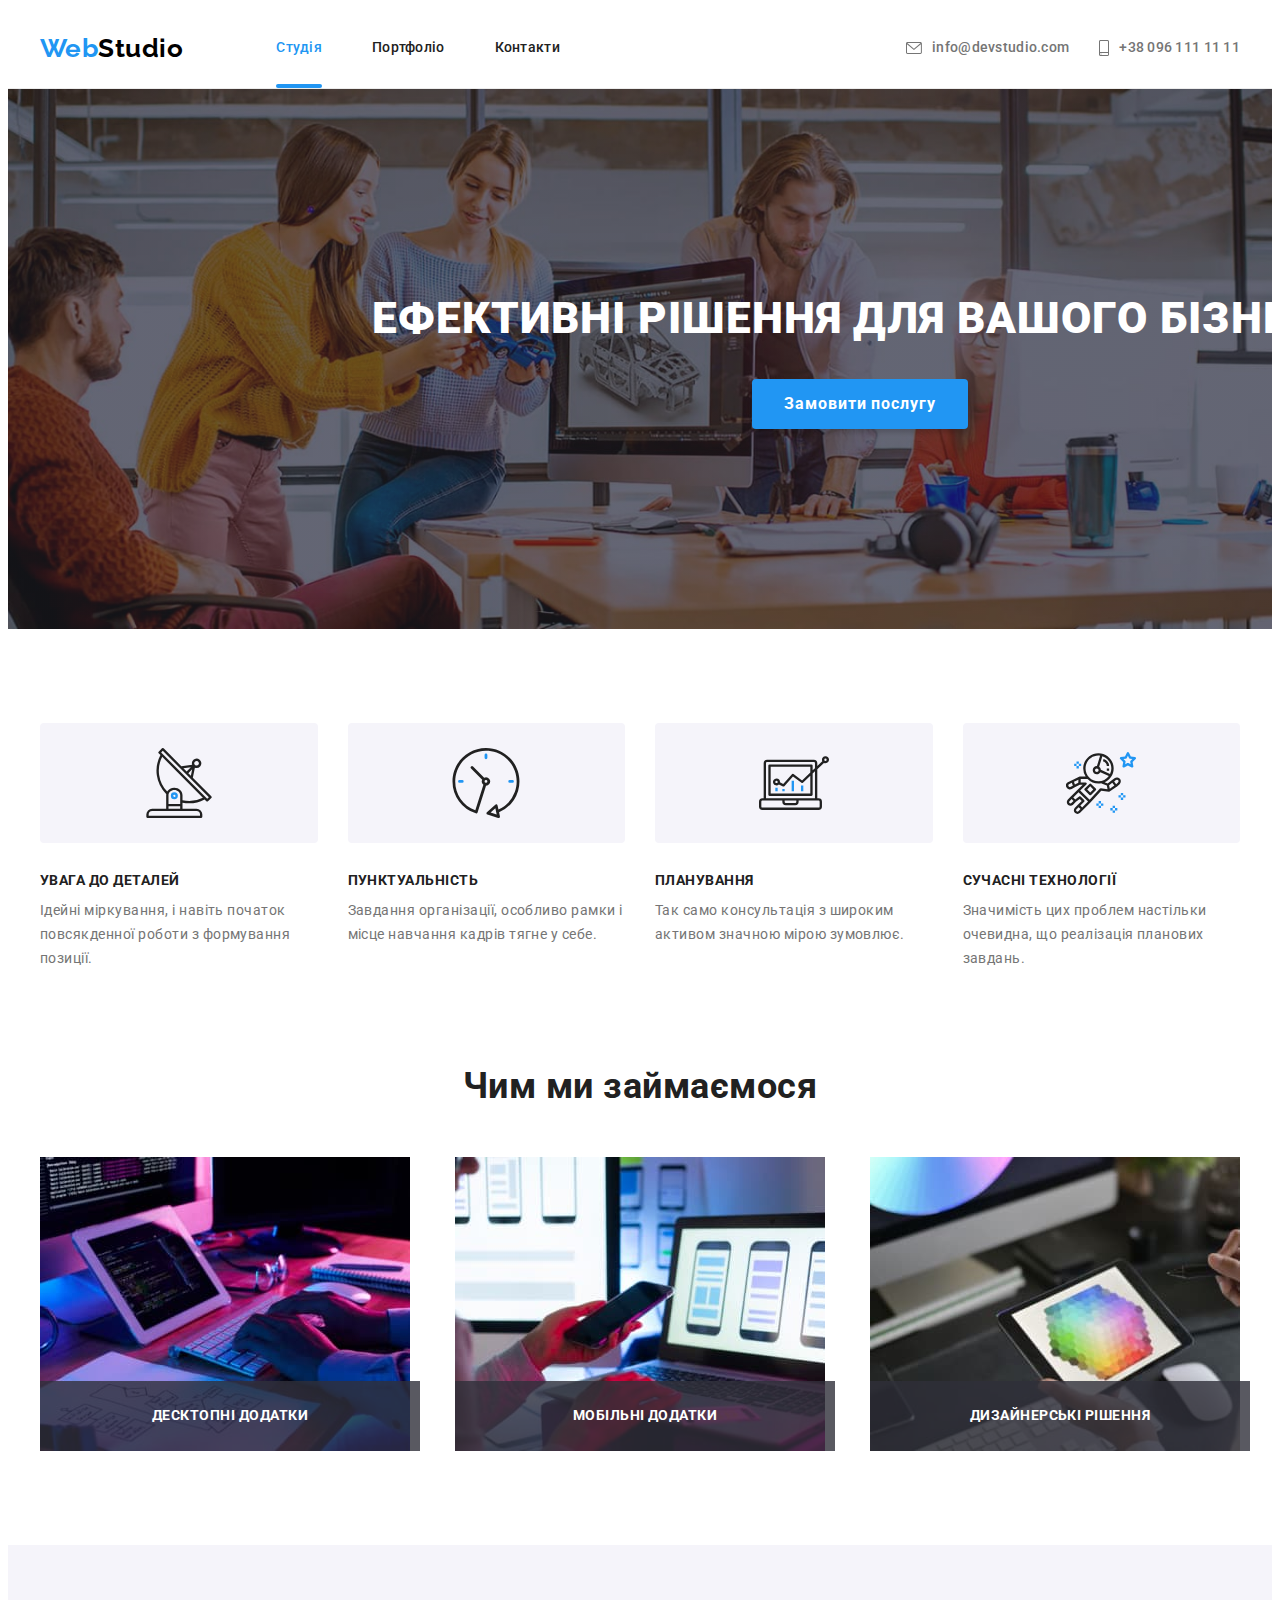
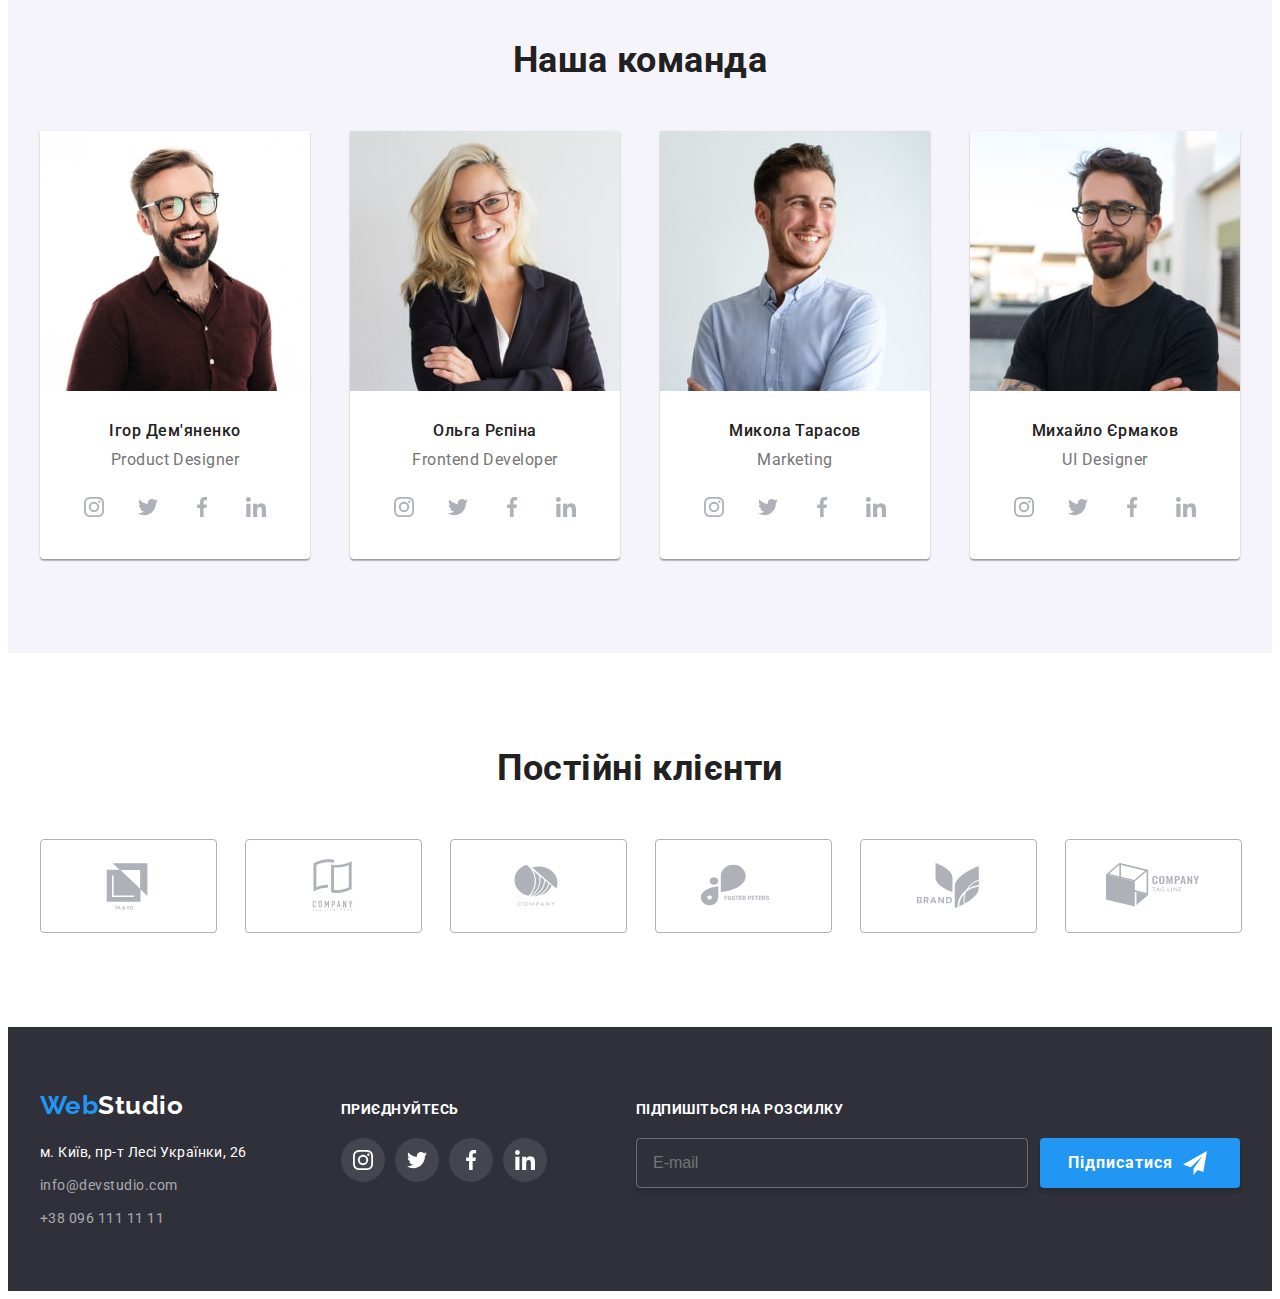
==== commit 2a32f898: "change mobile menu, modal windowand footer for table" ====
--- a/index.html
+++ b/index.html
@@ -717,7 +717,9 @@
         </li>
 
         <li class="mobile-menu__item">
-          <a class="mobile-menu__link" href="mailto:info@devstudio.com">info@devstudio.com</a>
+          <a class="mobile-menu__link mobile-menu__link--second" href="mailto:info@devstudio.com"
+            >info@devstudio.com</a
+          >
         </li>
       </ul>
 
--- a/css/main.min.css
+++ b/css/main.min.css
@@ -1 +1 @@
-.portfolio-card__img,.card-team__img,.card-what__img{display:block;max-width:100%}.portfolio-card__list,.filter_list,.mobile-menu__list,.address__list,.card-client__list,.card-team__list,.card-what__list,.card-benefit__list,.header-page__list,.socials__list{padding:0;margin:0;list-style:none}.portfolio-card__link,.mobile-menu__link--socials,.mobile-menu__link,.addres__link,.card-client__link,.logo,.header-page__link,.socials__link{text-decoration:none}.section-portfolio__title,.license__input,.form-footer__label,.section-benefits__title{position:absolute;white-space:nowrap;width:1px;height:1px;overflow:hidden;border:0;padding:0;clip:rect(0 0 0 0);-webkit-clip-path:inset(50%);clip-path:inset(50%);margin:-1px}.section-portfolio,.section-clients,.section-team,.section-what,.section-benefits{padding-top:60px;padding-bottom:60px}@media screen and (min-width: 1200px){.section-portfolio,.section-clients,.section-team,.section-what,.section-benefits{padding-top:94px;padding-bottom:94px}}.form-footer__title,.socials-footer__title,.section-clients__title,.section-team__title,.section-what__title{margin-bottom:30px;color:#212121;font-weight:700;font-size:28px;line-height:1.18;text-align:center}@media screen and (min-width: 1200px){.form-footer__title,.socials-footer__title,.section-clients__title,.section-team__title,.section-what__title{margin-bottom:50px;font-size:36px;line-height:1.17}}body{font-family:roboto,sans-serif;letter-spacing:.03em;color:#757575}h1,h2,h3,h4,h4,h5,h6,p{margin-top:0;margin-bottom:0}.no-scroll{overflow:hidden;overflow-y:hidden}.button,.filter_btn,.button--primary,.modal-window__button-send,.form-footer__button,.hero__button{min-width:73px;padding:6px 22px;color:#212121;font-weight:500;font-size:16px;line-height:1.62;text-align:center;font-family:inherit;letter-spacing:inherit;background-color:#f5f4fa;cursor:pointer;border:none;border-radius:4px}.button--primary,.modal-window__button-send,.form-footer__button,.hero__button{color:#fff;background-color:#2196f3;letter-spacing:.06em;-webkit-transition:background-color 250ms cubic-bezier(0.4, 0, 0.2, 1);transition:background-color 250ms cubic-bezier(0.4, 0, 0.2, 1)}.button--primary:hover,.modal-window__button-send:hover,.form-footer__button:hover,.hero__button:hover,.button--primary:focus,.modal-window__button-send:focus,.form-footer__button:focus,.hero__button:focus{background-color:#188ce8}.container{padding-left:15px;padding-right:15px;margin-left:auto;margin-right:auto;width:100%}@media screen and (min-width: 480px){.container{max-width:480px}}@media screen and (min-width: 768px){.container{max-width:768px}}@media screen and (min-width: 1200px){.container{max-width:1200px}}.socials__list{display:-webkit-inline-box;display:-ms-inline-flexbox;display:inline-flex}.socials__item:not(:last-child){margin-right:10px}.socials__link{display:-webkit-inline-box;display:-ms-inline-flexbox;display:inline-flex;-webkit-box-pack:center;-ms-flex-pack:center;justify-content:center;-webkit-box-align:center;-ms-flex-align:center;align-items:center;color:#fff;background-color:rgba(255,255,255,.1);width:44px;height:44px;border-radius:50%;-webkit-transition:color 250ms cubic-bezier(0.4, 0, 0.2, 1),background-color 250ms cubic-bezier(0.4, 0, 0.2, 1);transition:color 250ms cubic-bezier(0.4, 0, 0.2, 1),background-color 250ms cubic-bezier(0.4, 0, 0.2, 1)}.socials__link:hover,.socials__link:focus{background-color:#2196f3}.socials__icon{fill:currentColor;width:20px;height:20px}.header-page{background-color:#fff;border-bottom:1px solid #ececec}.header-page__container{display:-webkit-box;display:-ms-flexbox;display:flex;-webkit-box-align:center;-ms-flex-align:center;align-items:center;-webkit-box-pack:justify;-ms-flex-pack:justify;justify-content:space-between}@media screen and (min-width: 768px){.header-page__container{-webkit-box-pack:left;-ms-flex-pack:left;justify-content:left}}.header-page__logo{margin-right:88px}@media screen and (min-width: 1200px){.header-page__logo{margin-right:93px}}.header-page__menu{display:none}@media screen and (min-width: 768px){.header-page__menu{display:-webkit-box;display:-ms-flexbox;display:flex;-ms-flex-preferred-size:100%;flex-basis:100%;-webkit-box-pack:justify;-ms-flex-pack:justify;justify-content:space-between}}.header-page__list{display:-webkit-box;display:-ms-flexbox;display:flex;-webkit-column-gap:50px;-moz-column-gap:50px;column-gap:50px;font-weight:500;font-size:14px;line-height:1.14;letter-spacing:.02em}.header-page__link{display:block;padding-top:32px;padding-bottom:32px;color:#212121;-webkit-transition:color 250ms cubic-bezier(0.4, 0, 0.2, 1);transition:color 250ms cubic-bezier(0.4, 0, 0.2, 1)}.header-page__link:hover,.header-page__link:focus{color:#2196f3}.header-page__icon{margin-right:10px;fill:currentColor}.header-page__link--current{position:relative;color:#2196f3}.header-page__link--current::after{content:"";position:absolute;left:0;bottom:0;display:block;width:100%;height:4px;border-radius:2px;background-color:currentColor}.header-page__list--second{-ms-flex-wrap:wrap;flex-wrap:wrap;-webkit-column-gap:30px;-moz-column-gap:30px;column-gap:30px;row-gap:10px}@media screen and (max-width: 1200px){.header-page__list--second{font-size:12px;line-height:1.17;padding:21px 0;max-width:142px}}.header-page__link--second{color:#757575;display:-webkit-box;display:-ms-flexbox;display:flex;-webkit-box-align:center;-ms-flex-align:center;align-items:center}@media screen and (max-width: 1200px){.header-page__link--second{padding:0}}.header-page__btn-mobile-menu{padding:10px 0;border:none;background-color:#fff}@media screen and (min-width: 768px){.header-page__btn-mobile-menu{display:none}}.header-page__icon-open-menu{display:block;width:40px;height:40px;fill:#000}.logo{color:#000;font-family:raleway,sans-serif;font-weight:700;font-size:24px;line-height:1.17}@media screen and (min-width: 1200px){.logo{font-size:26px;line-height:1.19}}.logo__accent{color:#2196f3}.hero{text-align:center;letter-spacing:.06em;background-color:#2f303a;background-image:-webkit-gradient(linear, left top, left bottom, from(rgba(47, 48, 58, 0.4)), to(rgba(47, 48, 58, 0.4))),url(../images/hero-background/hero-background-480.jpg);background-image:linear-gradient(rgba(47, 48, 58, 0.4), rgba(47, 48, 58, 0.4)),url(../images/hero-background/hero-background-480.jpg);background-repeat:no-repeat;background-position:center;background-size:cover;margin:0 auto;max-width:480px}@media(min-device-pixel-ratio: 2),(-webkit-min-device-pixel-ratio: 2),(min-resolution: 192dpi),(min-resolution: 2dppx){.hero{background-image:-webkit-gradient(linear, left top, left bottom, from(rgba(47, 48, 58, 0.4)), to(rgba(47, 48, 58, 0.4))),url(../images/hero-background/hero-background-480@2x.jpg);background-image:linear-gradient(rgba(47, 48, 58, 0.4), rgba(47, 48, 58, 0.4)),url(../images/hero-background/hero-background-480@2x.jpg)}}@media(min-width: 577px){.hero{background-image:-webkit-gradient(linear, left top, left bottom, from(rgba(47, 48, 58, 0.4)), to(rgba(47, 48, 58, 0.4))),url(../images/hero-background/hero-background-768.jpg);background-image:linear-gradient(rgba(47, 48, 58, 0.4), rgba(47, 48, 58, 0.4)),url(../images/hero-background/hero-background-768.jpg)}}@media(min-width: 577px)and (min-device-pixel-ratio: 2),(min-width: 577px)and (-webkit-min-device-pixel-ratio: 2),(min-width: 577px)and (min-resolution: 192dpi),(min-width: 577px)and (min-resolution: 2dppx){.hero{background-image:-webkit-gradient(linear, left top, left bottom, from(rgba(47, 48, 58, 0.4)), to(rgba(47, 48, 58, 0.4))),url(../images/hero-background/hero-background-768@2x.jpg);background-image:linear-gradient(rgba(47, 48, 58, 0.4), rgba(47, 48, 58, 0.4)),url(../images/hero-background/hero-background-768@2x.jpg)}}@media(min-width: 960px){.hero{background-image:-webkit-gradient(linear, left top, left bottom, from(rgba(47, 48, 58, 0.4)), to(rgba(47, 48, 58, 0.4))),url(../images/hero-background/hero-background-1600.jpg);background-image:linear-gradient(rgba(47, 48, 58, 0.4), rgba(47, 48, 58, 0.4)),url(../images/hero-background/hero-background-1600.jpg)}}@media(min-width: 960px)and (min-device-pixel-ratio: 2),(min-width: 960px)and (-webkit-min-device-pixel-ratio: 2),(min-width: 960px)and (min-resolution: 192dpi),(min-width: 960px)and (min-resolution: 2dppx){.hero{background-image:-webkit-gradient(linear, left top, left bottom, from(rgba(47, 48, 58, 0.4)), to(rgba(47, 48, 58, 0.4))),url(../images/hero-background/hero-background-1600@2x.jpg);background-image:linear-gradient(rgba(47, 48, 58, 0.4), rgba(47, 48, 58, 0.4)),url(../images/hero-background/hero-background-1600@2x.jpg)}}@media screen and (min-width: 480px){.hero{max-width:768px}}@media screen and (min-width: 768px){.hero{max-width:1200px}}@media screen and (min-width: 1200px){.hero{max-width:1600px}}.hero__container{display:inline-block;padding:60px 60px}@media screen and (min-width: 480px){.hero__container{padding:118px 60px}}@media screen and (min-width: 768px){.hero__container{padding:118px 204px}}@media screen and (min-width: 1200px){.hero__container{padding:200px 252px}}.hero__title{margin-top:0;margin-bottom:30px;color:#fff;font-weight:900;font-size:26px;line-height:1.62;text-transform:uppercase}@media screen and (min-width: 1200px){.hero__title{font-size:44px;line-height:1.36}}.hero__button{padding:10px 24px;font-weight:700;font-size:16px;line-height:1.88;-webkit-box-shadow:0px 4px 4px rgba(0, 0, 0, 0.15);box-shadow:0px 4px 4px rgba(0, 0, 0, 0.15)}@media screen and (min-width: 1200px){.hero__button{padding:10px 32px}}@media screen and (min-width: 1200px){.section-benefits{padding-bottom:0}}.card-benefit__list{display:-webkit-box;display:-ms-flexbox;display:flex;-webkit-box-orient:vertical;-webkit-box-direction:normal;-ms-flex-direction:column;flex-direction:column;gap:30px;font-size:14px;line-height:1.71}@media screen and (min-width: 768px){.card-benefit__list{-webkit-box-orient:horizontal;-webkit-box-direction:normal;-ms-flex-direction:row;flex-direction:row;-ms-flex-wrap:wrap;flex-wrap:wrap}}.card-benefit__item{max-width:calc((100% - 0px)/1)}@media screen and (min-width: 768px){.card-benefit__item{max-width:calc((100% - 30px)/2)}}@media screen and (min-width: 1200px){.card-benefit__item{max-width:calc((100% - 90px)/4)}}.card-benefit__icon{width:70px;height:70px}.card-benefit__title{margin-bottom:10px;color:#212121;font-weight:700;font-size:14px;line-height:1.14;text-transform:uppercase}.card-benefit__figure{display:-webkit-box;display:-ms-flexbox;display:flex;-webkit-box-pack:center;-ms-flex-pack:center;justify-content:center;-webkit-box-align:center;-ms-flex-align:center;align-items:center;margin-bottom:30px;max-width:100;height:120px;border-radius:4px;background-color:#f5f4fa}.section-what{display:none}@media screen and (min-width: 1200px){.section-what{display:block}}.card-what__list{display:-webkit-box;display:-ms-flexbox;display:flex;-webkit-box-pack:justify;-ms-flex-pack:justify;justify-content:space-between}.card-what__item{position:relative}.card-what__title{position:absolute;left:0;bottom:0;width:100%;padding:27px 5px;font-weight:700;font-size:14px;line-height:1.14;text-align:center;text-transform:uppercase;color:#fff;background:rgba(47,48,58,.8)}.section-team{font-size:16px;line-height:1.19;background-color:#f5f4fa}.card-team__list{display:-webkit-box;display:-ms-flexbox;display:flex;-webkit-box-pack:justify;-ms-flex-pack:justify;justify-content:space-between;-webkit-box-orient:vertical;-webkit-box-direction:normal;-ms-flex-direction:column;flex-direction:column;gap:30px}@media screen and (min-width: 768px){.card-team__list{-webkit-box-orient:horizontal;-webkit-box-direction:normal;-ms-flex-direction:row;flex-direction:row;-ms-flex-wrap:wrap;flex-wrap:wrap}}.card-team__caption{padding:30px 10px 24px 10px;text-align:center}@media screen and (min-width: 1200px){.card-team__caption{padding-bottom:30px}}.card-team__img{width:100%}.card-team__title{margin-bottom:10px;color:#212121;font-size:16px;line-height:1.19;font-weight:500}.card-team__item{background-color:#fff;border-bottom-right-radius:4px;border-bottom-left-radius:4px;-webkit-box-shadow:0px 1px 3px rgba(0, 0, 0, 0.12), 0px 1px 1px rgba(0, 0, 0, 0.14),  0px 2px 1px rgba(0, 0, 0, 0.2);box-shadow:0px 1px 3px rgba(0, 0, 0, 0.12), 0px 1px 1px rgba(0, 0, 0, 0.14),  0px 2px 1px rgba(0, 0, 0, 0.2);max-width:calc((100% - 0px)/1)}@media screen and (min-width: 768px){.card-team__item{max-width:calc((100% - 30px)/2)}}@media screen and (min-width: 1200px){.card-team__item{max-width:calc((100% - 90px)/4)}}.card-team__content{margin-bottom:16px}.card-team__link-socials{color:#afb1b8}.card-team__link-socials:hover,.card-team__link-socials:focus{color:#fff}.card-client__list{display:-webkit-box;display:-ms-flexbox;display:flex;-ms-flex-wrap:wrap;flex-wrap:wrap;gap:30px}.card-client__item{width:100%;max-width:calc((100% - 30px)/2)}@media screen and (min-width: 768px){.card-client__item{max-width:calc((100% - 60px)/3)}}@media screen and (min-width: 1200px){.card-client__item{max-width:calc((100% - 150px)/6)}}.card-client__icon{fill:currentColor;width:106px;height:60px}.card-client__link{display:-webkit-inline-box;display:-ms-inline-flexbox;display:inline-flex;-webkit-box-pack:center;-ms-flex-pack:center;justify-content:center;-webkit-box-align:center;-ms-flex-align:center;align-items:center;color:#afb1b8;width:100%;height:92px;border:1px solid #afb1b8;border-radius:4px;-webkit-transition:color 250ms cubic-bezier(0.4, 0, 0.2, 1),border-color 250ms cubic-bezier(0.4, 0, 0.2, 1);transition:color 250ms cubic-bezier(0.4, 0, 0.2, 1),border-color 250ms cubic-bezier(0.4, 0, 0.2, 1)}.card-client__link:hover,.card-client__link:focus{color:#2196f3;border-color:#2196f3}.footer-page{padding-top:60px;padding-bottom:60px;background-color:#2f303a;margin:0 auto}.footer-page__container{display:-webkit-box;display:-ms-flexbox;display:flex;-webkit-box-orient:vertical;-webkit-box-direction:normal;-ms-flex-direction:column;flex-direction:column;-webkit-box-pack:justify;-ms-flex-pack:justify;justify-content:space-between}@media screen and (min-width: 768px){.footer-page__container{padding-left:60px;padding-right:75px}}@media screen and (min-width: 1200px){.footer-page__container{-webkit-box-orient:horizontal;-webkit-box-direction:normal;-ms-flex-direction:row;flex-direction:row;padding-left:0;padding-right:0}}.footer-page__wrap{display:-webkit-box;display:-ms-flexbox;display:flex;-webkit-box-orient:vertical;-webkit-box-direction:normal;-ms-flex-direction:column;flex-direction:column;width:100%;margin-bottom:60px}@media screen and (min-width: 768px){.footer-page__wrap{-webkit-box-orient:horizontal;-webkit-box-direction:normal;-ms-flex-direction:row;flex-direction:row;-webkit-box-pack:justify;-ms-flex-pack:justify;justify-content:space-between}}@media screen and (min-width: 1200px){.footer-page__wrap{width:507px;margin-bottom:0;-webkit-box-orient:horizontal;-webkit-box-direction:normal;-ms-flex-direction:row;flex-direction:row;-webkit-box-pack:justify;-ms-flex-pack:justify;justify-content:space-between}}.footer-page__address{width:100%;text-align:center;margin-bottom:60px}@media screen and (min-width: 768px){.footer-page__address{width:232px;margin-bottom:0}}@media screen and (min-width: 1200px){.footer-page__address{width:232px;text-align:left;margin-bottom:0}}.footer-page__logo{margin-bottom:20px;display:inline-block;color:#fff}.footer-page__socials{width:100%;text-align:center;padding-top:0}@media screen and (min-width: 768px){.footer-page__socials{width:206px;padding-top:5px}}@media screen and (min-width: 1200px){.footer-page__socials{text-align:left;padding-top:15px}}.address__item:not(:last-child){margin-bottom:9px}.addres__link{width:100%;color:rgba(255,255,255,.6);font-size:14px;line-height:1.71;font-style:normal;-webkit-transition:color 250ms cubic-bezier(0.4, 0, 0.2, 1);transition:color 250ms cubic-bezier(0.4, 0, 0.2, 1)}.addres__link:hover,.addres__link:focus{color:#2196f3}.addres__link--map{color:#fff}.socials-footer__title{margin-bottom:20px;font-weight:700;font-size:14px;line-height:1.14;text-transform:uppercase;color:#fff}@media screen and (min-width: 1200px){.socials-footer__title{text-align:left}}.form-footer{text-align:center;padding-top:0}@media screen and (min-width: 1200px){.form-footer{text-align:left;padding-top:15px}}.form-footer__title{margin-bottom:20px;font-weight:700;font-size:14px;line-height:1.14;text-transform:uppercase;text-align:center;color:#fff}@media screen and (min-width: 1200px){.form-footer__title{text-align:left}}.form-footer__wrap{display:-webkit-box;display:-ms-flexbox;display:flex;-webkit-box-orient:vertical;-webkit-box-direction:normal;-ms-flex-direction:column;flex-direction:column;-webkit-box-align:center;-ms-flex-align:center;align-items:center}@media screen and (min-width: 1200px){.form-footer__wrap{-webkit-box-orient:horizontal;-webkit-box-direction:normal;-ms-flex-direction:row;flex-direction:row}}.form-footer__input{margin-bottom:20px;padding:14px 16px;width:100%;border:1px solid rgba(255,255,255,.3);-webkit-box-shadow:0px 4px 4px rgba(0,0,0,.15);box-shadow:0px 4px 4px rgba(0,0,0,.15);border-radius:4px;font-size:16px;line-height:1.25;color:rgba(255,255,255,.6);background-color:rgba(0,0,0,0);outline:none;-webkit-transition:border-color 250ms cubic-bezier(0.4, 0, 0.2, 1);transition:border-color 250ms cubic-bezier(0.4, 0, 0.2, 1)}.form-footer__input:hover,.form-footer__input:focus{border-color:#2196f3}@media screen and (min-width: 768px){.form-footer__input{width:450px}}@media screen and (min-width: 1200px){.form-footer__input{margin-bottom:0;width:358px}}.form-footer__button{display:-webkit-inline-box;display:-ms-inline-flexbox;display:inline-flex;-webkit-box-align:center;-ms-flex-align:center;align-items:center;width:200px;margin-left:12px;padding:10px 28px;font-weight:700;font-size:16px;line-height:1.88;-webkit-box-shadow:0px 4px 4px rgba(0,0,0,.15);box-shadow:0px 4px 4px rgba(0,0,0,.15);-webkit-transition:border-color 250ms cubic-bezier(0.4, 0, 0.2, 1);transition:border-color 250ms cubic-bezier(0.4, 0, 0.2, 1)}.form-footer__icon-button{margin-left:10px;fill:currentColor}.backdrop{position:fixed;top:0;left:0;width:100%;height:100%;background-color:rgba(0,0,0,.2);visibility:visible;opacity:1;pointer-events:auto;-webkit-transition:opacity 500ms cubic-bezier(0.4, 0, 0.2, 1),visibility 500ms cubic-bezier(0.4, 0, 0.2, 1);transition:opacity 500ms cubic-bezier(0.4, 0, 0.2, 1),visibility 500ms cubic-bezier(0.4, 0, 0.2, 1)}.backdrop.is-hidden{visibility:collapse;opacity:0;pointer-events:none}.backdrop.is-hidden .modal-window{-webkit-transform:translate(-50%, -50%) scale(0.9);transform:translate(-50%, -50%) scale(0.9)}.modal-window{position:absolute;top:50%;left:50%;-webkit-transform:translate(-50%, -50%) scale(1);transform:translate(-50%, -50%) scale(1);width:450px;height:609px;padding:40px;background:#fff;-webkit-box-shadow:0px 1px 3px rgba(0, 0, 0, 0.12), 0px 1px 1px rgba(0, 0, 0, 0.14), 0px 2px 1px rgba(0, 0, 0, 0.2);box-shadow:0px 1px 3px rgba(0, 0, 0, 0.12), 0px 1px 1px rgba(0, 0, 0, 0.14), 0px 2px 1px rgba(0, 0, 0, 0.2);border-radius:4px;-webkit-transition:-webkit-transform 250ms cubic-bezier(0.4, 0, 0.2, 1);transition:-webkit-transform 250ms cubic-bezier(0.4, 0, 0.2, 1);transition:transform 250ms cubic-bezier(0.4, 0, 0.2, 1);transition:transform 250ms cubic-bezier(0.4, 0, 0.2, 1), -webkit-transform 250ms cubic-bezier(0.4, 0, 0.2, 1)}@media screen and (min-width: 768px){.modal-window{width:528px;height:581px}}@media screen and (min-width: 1200px){.modal-window{width:528px;height:581px}}.modal-window__btn-close{position:absolute;right:8px;top:8px;width:30px;height:30px;color:#000;background-color:inherit;border:1px solid rgba(0,0,0,.1);border-radius:50%;-webkit-transition:color 250ms cubic-bezier(0.4, 0, 0.2, 1);transition:color 250ms cubic-bezier(0.4, 0, 0.2, 1)}.modal-window__btn-close:hover,.modal-window__btn-close:focus{color:#2196f3;cursor:pointer}.modal-window__icon-close{width:11px;height:11px;fill:currentColor}.modal-window__title{margin-bottom:12px;font-weight:700;font-size:20px;line-height:1.5;text-align:center;letter-spacing:.03em;color:#212121}@media screen and (min-width: 1200px){.modal-window__title{line-height:1.15}}.modal-window__wrap{display:-webkit-box;display:-ms-flexbox;display:flex;-webkit-box-orient:vertical;-webkit-box-direction:normal;-ms-flex-direction:column;flex-direction:column;margin-bottom:30px}.modal-window__label{display:block;margin-bottom:4px;font-size:12px;line-height:1.17;letter-spacing:.01em}.modal-window__wrap-input{position:relative;margin-bottom:10px}.modal-window__input{padding:12px 9px 12px 42px;width:100%;border:1px solid rgba(33,33,33,.2);border-radius:4px;font-size:12px;line-height:1.17;letter-spacing:.01em;color:#757575;-webkit-transition:border-color 250ms cubic-bezier(0.4, 0, 0.2, 1);transition:border-color 250ms cubic-bezier(0.4, 0, 0.2, 1);outline:none}.modal-window__input:hover,.modal-window__input:focus{border-color:#2196f3}.modal-window__icon-input{position:absolute;left:12px;top:50%;-webkit-transform:translateY(-50%);transform:translateY(-50%);fill:#212121;-webkit-transition:fill 250ms cubic-bezier(0.4, 0, 0.2, 1);transition:fill 250ms cubic-bezier(0.4, 0, 0.2, 1)}.modal-window__input:hover+.modal-window__icon-input,.modal-window__input:focus+.modal-window__icon-input{fill:#2196f3}.modal-window__input-comment{height:120px;margin-bottom:20px;padding:12px 16px;resize:none}.modal-window__input-comment::-webkit-input-placeholder{font-size:12px;line-height:1.17;letter-spacing:.01em;color:rgba(117,117,117,.5)}.modal-window__input-comment::-moz-placeholder{font-size:12px;line-height:1.17;letter-spacing:.01em;color:rgba(117,117,117,.5)}.modal-window__input-comment:-ms-input-placeholder{font-size:12px;line-height:1.17;letter-spacing:.01em;color:rgba(117,117,117,.5)}.modal-window__input-comment::-ms-input-placeholder{font-size:12px;line-height:1.17;letter-spacing:.01em;color:rgba(117,117,117,.5)}.modal-window__input-comment::placeholder{font-size:12px;line-height:1.17;letter-spacing:.01em;color:rgba(117,117,117,.5)}.modal-window__button-send{display:block;margin:30px auto 0 auto;padding:10px 52px;font-weight:700;font-size:16px;line-height:1.88;-webkit-box-shadow:0px 4px 4px rgba(0,0,0,.15);box-shadow:0px 4px 4px rgba(0,0,0,.15)}.license__wrap{display:-webkit-box;display:-ms-flexbox;display:flex;margin-left:12px;font-size:12px;line-height:1.17;letter-spacing:.03em}@media screen and (min-width: 1200px){.license__wrap{font-size:14px;line-height:1.71}}.license__link{color:#2196f3}.license__input{-moz-appearance:none;-webkit-appearance:none;appearance:none}.license__label{display:-webkit-inline-box;display:-ms-inline-flexbox;display:inline-flex;-webkit-box-align:center;-ms-flex-align:center;align-items:center;-webkit-user-select:none;-moz-user-select:none;-ms-user-select:none;user-select:none}.license__icon-checkbox{margin-right:7px}.license__input:checked+.license__label .license__icon-checkbox{-webkit-box-shadow:0px 4px 4px rgba(0,0,0,.25);box-shadow:0px 4px 4px rgba(0,0,0,.25)}.license__icon-checkbox--checken{opacity:0}.license__input:checked+.license__label .license__icon-checkbox--checken{opacity:1}.license__icon-checkbox--nochecken{opacity:1}.license__input:checked+.license__label .license__icon-checkbox--nochecken{opacity:0}.mobile-menu{position:fixed;top:0;left:0;width:100vw;height:100vh;z-index:999;display:-webkit-box;display:-ms-flexbox;display:flex;-webkit-box-orient:vertical;-webkit-box-direction:normal;-ms-flex-direction:column;flex-direction:column;gap:64px;padding:48px 40px;color:#212121;background-color:#fff;-webkit-transform:translateX(100%);transform:translateX(100%);-webkit-transition:-webkit-transform 250ms cubic-bezier(0.4, 0, 0.2, 1);transition:-webkit-transform 250ms cubic-bezier(0.4, 0, 0.2, 1);transition:transform 250ms cubic-bezier(0.4, 0, 0.2, 1);transition:transform 250ms cubic-bezier(0.4, 0, 0.2, 1), -webkit-transform 250ms cubic-bezier(0.4, 0, 0.2, 1)}.mobile-menu.is-open{-webkit-transform:translateX(0);transform:translateX(0);overflow:hidden}.mobile-menu__btn{position:absolute;top:10px;right:0;width:40px;height:40px;color:#000;background-color:inherit;border:none;border-radius:50%;-webkit-transition:color 250ms cubic-bezier(0.4, 0, 0.2, 1);transition:color 250ms cubic-bezier(0.4, 0, 0.2, 1)}.mobile-menu__btn:hover,.mobile-menu__btn:focus{color:#2196f3;cursor:pointer}.mobile-menu__icon{width:19px;height:19px;fill:currentColor}.mobile-menu__list{display:-webkit-box;display:-ms-flexbox;display:flex;-webkit-box-orient:vertical;-webkit-box-direction:normal;-ms-flex-direction:column;flex-direction:column;gap:32px;font-weight:500;letter-spacing:.02em}.mobile-menu__link{color:inherit}.mobile-menu__list--first{-webkit-box-flex:1;-ms-flex-positive:1;flex-grow:1;font-size:40px;line-height:1.18}.mobile-menu__list--second{font-size:24px;line-height:1.17}.mobile-menu__list--socials{-webkit-box-orient:horizontal;-webkit-box-direction:normal;-ms-flex-direction:row;flex-direction:row;gap:20px;font-size:18px;line-height:1.22}.mobile-menu__link--curent{color:#2196f3}.mobile-menu__link--accent{color:#2196f3;font-size:34px;line-height:1.18}.mobile-menu__link--socials{color:#2196f3}.filter_list{display:-webkit-box;display:-ms-flexbox;display:flex;-ms-flex-wrap:wrap;flex-wrap:wrap;row-gap:15px;-webkit-column-gap:8px;-moz-column-gap:8px;column-gap:8px;margin-bottom:50px}@media screen and (min-width: 768px){.filter_list{-webkit-box-pack:center;-ms-flex-pack:center;justify-content:center}}.filter_btn{-webkit-transition:color 250ms cubic-bezier(0.4, 0, 0.2, 1),background-color 250ms cubic-bezier(0.4, 0, 0.2, 1),-webkit-box-shadow 250ms cubic-bezier(0.4, 0, 0.2, 1);transition:color 250ms cubic-bezier(0.4, 0, 0.2, 1),background-color 250ms cubic-bezier(0.4, 0, 0.2, 1),-webkit-box-shadow 250ms cubic-bezier(0.4, 0, 0.2, 1);transition:color 250ms cubic-bezier(0.4, 0, 0.2, 1),background-color 250ms cubic-bezier(0.4, 0, 0.2, 1),box-shadow 250ms cubic-bezier(0.4, 0, 0.2, 1);transition:color 250ms cubic-bezier(0.4, 0, 0.2, 1),background-color 250ms cubic-bezier(0.4, 0, 0.2, 1),box-shadow 250ms cubic-bezier(0.4, 0, 0.2, 1),-webkit-box-shadow 250ms cubic-bezier(0.4, 0, 0.2, 1)}.filter_btn:hover,.filter_btn:focus{color:#fff;background-color:#2196f3;-webkit-box-shadow:0px 3px 1px rgba(0, 0, 0, 0.1), 0px 1px 2px rgba(0, 0, 0, 0.08), 0px 2px 2px rgba(0, 0, 0, 0.12);box-shadow:0px 3px 1px rgba(0, 0, 0, 0.1), 0px 1px 2px rgba(0, 0, 0, 0.08), 0px 2px 2px rgba(0, 0, 0, 0.12)}.portfolio-card__list{display:-webkit-box;display:-ms-flexbox;display:flex;-ms-flex-wrap:wrap;flex-wrap:wrap;gap:30px;font-size:16px;line-height:1.88}.portfolio-card__item{max-width:calc((100% - 0px)/1)}@media screen and (min-width: 768px){.portfolio-card__item{max-width:calc((100% - 30px)/2)}}@media screen and (min-width: 1200px){.portfolio-card__item{max-width:calc((100% - 60px)/3)}}.portfolio-card__img{width:450px}.portfolio-card__link{display:block;-webkit-transition:-webkit-box-shadow 250ms cubic-bezier(0.4, 0, 0.2, 1);transition:-webkit-box-shadow 250ms cubic-bezier(0.4, 0, 0.2, 1);transition:box-shadow 250ms cubic-bezier(0.4, 0, 0.2, 1);transition:box-shadow 250ms cubic-bezier(0.4, 0, 0.2, 1), -webkit-box-shadow 250ms cubic-bezier(0.4, 0, 0.2, 1)}.portfolio-card__link:visited{color:inherit}.portfolio-card__link:hover,.portfolio-card__link:focus{-webkit-box-shadow:0px 1px 1px rgba(0, 0, 0, 0.12), 0px 4px 4px rgba(0, 0, 0, 0.06), 1px 4px 6px rgba(0, 0, 0, 0.16);box-shadow:0px 1px 1px rgba(0, 0, 0, 0.12), 0px 4px 4px rgba(0, 0, 0, 0.06), 1px 4px 6px rgba(0, 0, 0, 0.16)}.portfolio-card__body{padding:20px 24px;margin:0;border-left:1px solid #eee;border-right:1px solid #eee;border-bottom:1px solid #eee}.portfolio-card__figure{position:relative;overflow:hidden}.portfolio-card__overlay{position:absolute;left:0;bottom:0;width:100%;height:100%;padding:24px;font-size:18px;line-height:1.56;color:#fff;background-color:rgba(33,150,243,.9);-webkit-transform:translateY(101%);transform:translateY(101%);-webkit-transition:-webkit-transform 250ms cubic-bezier(0.4, 0, 0.2, 1);transition:-webkit-transform 250ms cubic-bezier(0.4, 0, 0.2, 1);transition:transform 250ms cubic-bezier(0.4, 0, 0.2, 1);transition:transform 250ms cubic-bezier(0.4, 0, 0.2, 1), -webkit-transform 250ms cubic-bezier(0.4, 0, 0.2, 1)}.portfolio-card__link:hover .portfolio-card__overlay,.portfolio-card__link:focus .portfolio-card__overlay{-webkit-transform:translateY(0);transform:translateY(0)}.portfolio-card__title{color:#212121;font-weight:700;font-size:18px;line-height:2;letter-spacing:.06em;margin-bottom:4px}.nodisplay{display:none !important}/*# sourceMappingURL=main.min.css.map */+.portfolio-card__img,.card-team__img,.card-what__img{display:block;max-width:100%}.portfolio-card__list,.filter_list,.mobile-menu__list,.address__list,.card-client__list,.card-team__list,.card-what__list,.card-benefit__list,.header-page__list,.socials__list{padding:0;margin:0;list-style:none}.portfolio-card__link,.mobile-menu__link--socials,.mobile-menu__link,.addres__link,.card-client__link,.logo,.header-page__link,.socials__link{text-decoration:none}.section-portfolio__title,.license__input,.form-footer__label,.section-benefits__title{position:absolute;white-space:nowrap;width:1px;height:1px;overflow:hidden;border:0;padding:0;clip:rect(0 0 0 0);-webkit-clip-path:inset(50%);clip-path:inset(50%);margin:-1px}.section-portfolio,.section-clients,.section-team,.section-what,.section-benefits{padding-top:60px;padding-bottom:60px}@media screen and (min-width: 1200px){.section-portfolio,.section-clients,.section-team,.section-what,.section-benefits{padding-top:94px;padding-bottom:94px}}.form-footer__title,.socials-footer__title,.section-clients__title,.section-team__title,.section-what__title{margin-bottom:30px;color:#212121;font-weight:700;font-size:28px;line-height:1.18;text-align:center}@media screen and (min-width: 1200px){.form-footer__title,.socials-footer__title,.section-clients__title,.section-team__title,.section-what__title{margin-bottom:50px;font-size:36px;line-height:1.17}}body{font-family:roboto,sans-serif;letter-spacing:.03em;color:#757575}h1,h2,h3,h4,h4,h5,h6,p{margin-top:0;margin-bottom:0}.no-scroll{overflow:hidden;overflow-y:hidden}.button,.filter_btn,.button--primary,.modal-window__button-send,.form-footer__button,.hero__button{min-width:73px;padding:6px 22px;color:#212121;font-weight:500;font-size:16px;line-height:1.62;text-align:center;font-family:inherit;letter-spacing:inherit;background-color:#f5f4fa;cursor:pointer;border:none;border-radius:4px}.button--primary,.modal-window__button-send,.form-footer__button,.hero__button{color:#fff;background-color:#2196f3;letter-spacing:.06em;-webkit-transition:background-color 250ms cubic-bezier(0.4, 0, 0.2, 1);transition:background-color 250ms cubic-bezier(0.4, 0, 0.2, 1)}.button--primary:hover,.modal-window__button-send:hover,.form-footer__button:hover,.hero__button:hover,.button--primary:focus,.modal-window__button-send:focus,.form-footer__button:focus,.hero__button:focus{background-color:#188ce8}.container{padding-left:15px;padding-right:15px;margin-left:auto;margin-right:auto;width:100%}@media screen and (min-width: 480px){.container{max-width:480px}}@media screen and (min-width: 768px){.container{max-width:768px}}@media screen and (min-width: 1200px){.container{max-width:1200px}}.socials__list{display:-webkit-inline-box;display:-ms-inline-flexbox;display:inline-flex}.socials__item:not(:last-child){margin-right:10px}.socials__link{display:-webkit-inline-box;display:-ms-inline-flexbox;display:inline-flex;-webkit-box-pack:center;-ms-flex-pack:center;justify-content:center;-webkit-box-align:center;-ms-flex-align:center;align-items:center;color:#fff;background-color:rgba(255,255,255,.1);width:44px;height:44px;border-radius:50%;-webkit-transition:color 250ms cubic-bezier(0.4, 0, 0.2, 1),background-color 250ms cubic-bezier(0.4, 0, 0.2, 1);transition:color 250ms cubic-bezier(0.4, 0, 0.2, 1),background-color 250ms cubic-bezier(0.4, 0, 0.2, 1)}.socials__link:hover,.socials__link:focus{background-color:#2196f3}.socials__icon{fill:currentColor;width:20px;height:20px}.header-page{background-color:#fff;border-bottom:1px solid #ececec}.header-page__container{display:-webkit-box;display:-ms-flexbox;display:flex;-webkit-box-align:center;-ms-flex-align:center;align-items:center;-webkit-box-pack:justify;-ms-flex-pack:justify;justify-content:space-between}@media screen and (min-width: 768px){.header-page__container{-webkit-box-pack:left;-ms-flex-pack:left;justify-content:left}}.header-page__logo{margin-right:88px}@media screen and (min-width: 1200px){.header-page__logo{margin-right:93px}}.header-page__menu{display:none}@media screen and (min-width: 768px){.header-page__menu{display:-webkit-box;display:-ms-flexbox;display:flex;-ms-flex-preferred-size:100%;flex-basis:100%;-webkit-box-pack:justify;-ms-flex-pack:justify;justify-content:space-between}}.header-page__list{display:-webkit-box;display:-ms-flexbox;display:flex;-webkit-column-gap:50px;-moz-column-gap:50px;column-gap:50px;font-weight:500;font-size:14px;line-height:1.14;letter-spacing:.02em}.header-page__link{display:block;padding-top:32px;padding-bottom:32px;color:#212121;-webkit-transition:color 250ms cubic-bezier(0.4, 0, 0.2, 1);transition:color 250ms cubic-bezier(0.4, 0, 0.2, 1)}.header-page__link:hover,.header-page__link:focus{color:#2196f3}.header-page__icon{margin-right:10px;fill:currentColor}.header-page__link--current{position:relative;color:#2196f3}.header-page__link--current::after{content:"";position:absolute;left:0;bottom:0;display:block;width:100%;height:4px;border-radius:2px;background-color:currentColor}.header-page__list--second{-ms-flex-wrap:wrap;flex-wrap:wrap;-webkit-column-gap:30px;-moz-column-gap:30px;column-gap:30px;row-gap:10px}@media screen and (max-width: 1199.98px){.header-page__list--second{font-size:12px;line-height:1.17;padding:21px 0;max-width:142px}}.header-page__link--second{color:#757575;display:-webkit-box;display:-ms-flexbox;display:flex;-webkit-box-align:center;-ms-flex-align:center;align-items:center}@media screen and (max-width: 1199.98px){.header-page__link--second{padding:0}}.header-page__btn-mobile-menu{padding:10px 0;border:none;background-color:#fff}@media screen and (min-width: 768px){.header-page__btn-mobile-menu{display:none}}.header-page__icon-open-menu{display:block;width:40px;height:40px;fill:#000}.logo{color:#000;font-family:raleway,sans-serif;font-weight:700;font-size:24px;line-height:1.17}@media screen and (min-width: 1200px){.logo{font-size:26px;line-height:1.19}}.logo__accent{color:#2196f3}.hero{text-align:center;letter-spacing:.06em;background-color:#2f303a;background-image:-webkit-gradient(linear, left top, left bottom, from(rgba(47, 48, 58, 0.4)), to(rgba(47, 48, 58, 0.4))),url(../images/hero-background/hero-background-480.jpg);background-image:linear-gradient(rgba(47, 48, 58, 0.4), rgba(47, 48, 58, 0.4)),url(../images/hero-background/hero-background-480.jpg);background-repeat:no-repeat;background-position:center;background-size:cover;margin:0 auto;max-width:480px}@media(min-device-pixel-ratio: 2),(-webkit-min-device-pixel-ratio: 2),(min-resolution: 192dpi),(min-resolution: 2dppx){.hero{background-image:-webkit-gradient(linear, left top, left bottom, from(rgba(47, 48, 58, 0.4)), to(rgba(47, 48, 58, 0.4))),url(../images/hero-background/hero-background-480@2x.jpg);background-image:linear-gradient(rgba(47, 48, 58, 0.4), rgba(47, 48, 58, 0.4)),url(../images/hero-background/hero-background-480@2x.jpg)}}@media(min-width: 577px){.hero{background-image:-webkit-gradient(linear, left top, left bottom, from(rgba(47, 48, 58, 0.4)), to(rgba(47, 48, 58, 0.4))),url(../images/hero-background/hero-background-768.jpg);background-image:linear-gradient(rgba(47, 48, 58, 0.4), rgba(47, 48, 58, 0.4)),url(../images/hero-background/hero-background-768.jpg)}}@media(min-width: 577px)and (min-device-pixel-ratio: 2),(min-width: 577px)and (-webkit-min-device-pixel-ratio: 2),(min-width: 577px)and (min-resolution: 192dpi),(min-width: 577px)and (min-resolution: 2dppx){.hero{background-image:-webkit-gradient(linear, left top, left bottom, from(rgba(47, 48, 58, 0.4)), to(rgba(47, 48, 58, 0.4))),url(../images/hero-background/hero-background-768@2x.jpg);background-image:linear-gradient(rgba(47, 48, 58, 0.4), rgba(47, 48, 58, 0.4)),url(../images/hero-background/hero-background-768@2x.jpg)}}@media(min-width: 960px){.hero{background-image:-webkit-gradient(linear, left top, left bottom, from(rgba(47, 48, 58, 0.4)), to(rgba(47, 48, 58, 0.4))),url(../images/hero-background/hero-background-1600.jpg);background-image:linear-gradient(rgba(47, 48, 58, 0.4), rgba(47, 48, 58, 0.4)),url(../images/hero-background/hero-background-1600.jpg)}}@media(min-width: 960px)and (min-device-pixel-ratio: 2),(min-width: 960px)and (-webkit-min-device-pixel-ratio: 2),(min-width: 960px)and (min-resolution: 192dpi),(min-width: 960px)and (min-resolution: 2dppx){.hero{background-image:-webkit-gradient(linear, left top, left bottom, from(rgba(47, 48, 58, 0.4)), to(rgba(47, 48, 58, 0.4))),url(../images/hero-background/hero-background-1600@2x.jpg);background-image:linear-gradient(rgba(47, 48, 58, 0.4), rgba(47, 48, 58, 0.4)),url(../images/hero-background/hero-background-1600@2x.jpg)}}@media screen and (min-width: 480px){.hero{max-width:768px}}@media screen and (min-width: 768px){.hero{max-width:1200px}}@media screen and (min-width: 1200px){.hero{max-width:1600px}}.hero__container{display:inline-block;padding:10px 10px}@media screen and (min-width: 480px){.hero__container{padding:118px 60px}}@media screen and (min-width: 768px){.hero__container{padding:118px 204px}}@media screen and (min-width: 1200px){.hero__container{padding:200px 252px}}.hero__title{margin-top:0;margin-bottom:30px;color:#fff;font-weight:900;font-size:26px;line-height:1.62;text-transform:uppercase}@media screen and (min-width: 1200px){.hero__title{font-size:44px;line-height:1.36}}.hero__button{padding:10px 24px;font-weight:700;font-size:16px;line-height:1.88;-webkit-box-shadow:0px 4px 4px rgba(0, 0, 0, 0.15);box-shadow:0px 4px 4px rgba(0, 0, 0, 0.15)}@media screen and (min-width: 1200px){.hero__button{padding:10px 32px}}@media screen and (min-width: 1200px){.section-benefits{padding-bottom:0}}.card-benefit__list{display:-webkit-box;display:-ms-flexbox;display:flex;-webkit-box-orient:vertical;-webkit-box-direction:normal;-ms-flex-direction:column;flex-direction:column;gap:30px;font-size:14px;line-height:1.71}@media screen and (min-width: 768px){.card-benefit__list{-webkit-box-orient:horizontal;-webkit-box-direction:normal;-ms-flex-direction:row;flex-direction:row;-ms-flex-wrap:wrap;flex-wrap:wrap}}.card-benefit__item{max-width:calc((100% - 0px)/1)}@media screen and (min-width: 768px){.card-benefit__item{max-width:calc((100% - 30px)/2)}}@media screen and (min-width: 1200px){.card-benefit__item{max-width:calc((100% - 90px)/4)}}.card-benefit__icon{width:70px;height:70px}.card-benefit__title{margin-bottom:10px;color:#212121;font-weight:700;font-size:14px;line-height:1.14;text-transform:uppercase}.card-benefit__figure{display:-webkit-box;display:-ms-flexbox;display:flex;-webkit-box-pack:center;-ms-flex-pack:center;justify-content:center;-webkit-box-align:center;-ms-flex-align:center;align-items:center;margin-bottom:30px;max-width:100;height:120px;border-radius:4px;background-color:#f5f4fa}.section-what{display:none}@media screen and (min-width: 1200px){.section-what{display:block}}.card-what__list{display:-webkit-box;display:-ms-flexbox;display:flex;-webkit-box-pack:justify;-ms-flex-pack:justify;justify-content:space-between}.card-what__item{position:relative}.card-what__title{position:absolute;left:0;bottom:0;width:100%;padding:27px 5px;font-weight:700;font-size:14px;line-height:1.14;text-align:center;text-transform:uppercase;color:#fff;background:rgba(47,48,58,.8)}.section-team{font-size:16px;line-height:1.19;background-color:#f5f4fa}.card-team__list{display:-webkit-box;display:-ms-flexbox;display:flex;-webkit-box-pack:justify;-ms-flex-pack:justify;justify-content:space-between;-webkit-box-orient:vertical;-webkit-box-direction:normal;-ms-flex-direction:column;flex-direction:column;gap:30px}@media screen and (min-width: 768px){.card-team__list{-webkit-box-orient:horizontal;-webkit-box-direction:normal;-ms-flex-direction:row;flex-direction:row;-ms-flex-wrap:wrap;flex-wrap:wrap}}.card-team__caption{padding:30px 10px 24px 10px;text-align:center}@media screen and (min-width: 1200px){.card-team__caption{padding-bottom:30px}}.card-team__img{width:100%}.card-team__title{margin-bottom:10px;color:#212121;font-size:16px;line-height:1.19;font-weight:500}.card-team__item{background-color:#fff;border-bottom-right-radius:4px;border-bottom-left-radius:4px;-webkit-box-shadow:0px 1px 3px rgba(0, 0, 0, 0.12), 0px 1px 1px rgba(0, 0, 0, 0.14),  0px 2px 1px rgba(0, 0, 0, 0.2);box-shadow:0px 1px 3px rgba(0, 0, 0, 0.12), 0px 1px 1px rgba(0, 0, 0, 0.14),  0px 2px 1px rgba(0, 0, 0, 0.2);max-width:calc((100% - 0px)/1)}@media screen and (min-width: 768px){.card-team__item{max-width:calc((100% - 30px)/2)}}@media screen and (min-width: 1200px){.card-team__item{max-width:calc((100% - 90px)/4)}}.card-team__content{margin-bottom:16px}.card-team__link-socials{color:#afb1b8}.card-team__link-socials:hover,.card-team__link-socials:focus{color:#fff}.card-client__list{display:-webkit-box;display:-ms-flexbox;display:flex;-ms-flex-wrap:wrap;flex-wrap:wrap;gap:30px}.card-client__item{width:100%;max-width:calc((100% - 30px)/2)}@media screen and (min-width: 768px){.card-client__item{max-width:calc((100% - 60px)/3)}}@media screen and (min-width: 1200px){.card-client__item{max-width:calc((100% - 150px)/6)}}.card-client__icon{fill:currentColor;width:106px;height:60px}.card-client__link{display:-webkit-inline-box;display:-ms-inline-flexbox;display:inline-flex;-webkit-box-pack:center;-ms-flex-pack:center;justify-content:center;-webkit-box-align:center;-ms-flex-align:center;align-items:center;color:#afb1b8;width:100%;height:92px;border:1px solid #afb1b8;border-radius:4px;-webkit-transition:color 250ms cubic-bezier(0.4, 0, 0.2, 1),border-color 250ms cubic-bezier(0.4, 0, 0.2, 1);transition:color 250ms cubic-bezier(0.4, 0, 0.2, 1),border-color 250ms cubic-bezier(0.4, 0, 0.2, 1)}.card-client__link:hover,.card-client__link:focus{color:#2196f3;border-color:#2196f3}.footer-page{padding-top:60px;padding-bottom:60px;background-color:#2f303a;margin:0 auto}.footer-page__container{display:-webkit-box;display:-ms-flexbox;display:flex;-webkit-box-orient:vertical;-webkit-box-direction:normal;-ms-flex-direction:column;flex-direction:column;-webkit-box-pack:justify;-ms-flex-pack:justify;justify-content:space-between}@media screen and (min-width: 768px){.footer-page__container{padding-left:60px;padding-right:75px}}@media screen and (min-width: 1200px){.footer-page__container{-webkit-box-orient:horizontal;-webkit-box-direction:normal;-ms-flex-direction:row;flex-direction:row;padding-left:0;padding-right:0}}.footer-page__wrap{display:-webkit-box;display:-ms-flexbox;display:flex;-webkit-box-orient:vertical;-webkit-box-direction:normal;-ms-flex-direction:column;flex-direction:column;width:100%;margin-bottom:60px}@media screen and (min-width: 768px){.footer-page__wrap{-webkit-box-orient:horizontal;-webkit-box-direction:normal;-ms-flex-direction:row;flex-direction:row;-webkit-box-pack:justify;-ms-flex-pack:justify;justify-content:space-between;-webkit-box-align:baseline;-ms-flex-align:baseline;align-items:baseline}}@media screen and (min-width: 1200px){.footer-page__wrap{width:507px;margin-bottom:0;-webkit-box-orient:horizontal;-webkit-box-direction:normal;-ms-flex-direction:row;flex-direction:row;-webkit-box-pack:justify;-ms-flex-pack:justify;justify-content:space-between}}.footer-page__address{width:100%;text-align:center;margin-bottom:60px}@media screen and (min-width: 768px){.footer-page__address{width:232px;margin-bottom:0}}@media screen and (min-width: 1200px){.footer-page__address{width:232px;text-align:left;margin-bottom:0}}.footer-page__logo{margin-bottom:20px;display:inline-block;color:#fff}.footer-page__socials{width:100%;text-align:center;padding-top:0}@media screen and (min-width: 768px){.footer-page__socials{width:206px}}@media screen and (min-width: 1200px){.footer-page__socials{text-align:left;padding-top:15px}}.address__item:not(:last-child){margin-bottom:9px}.addres__link{width:100%;color:rgba(255,255,255,.6);font-size:14px;line-height:1.71;font-style:normal;-webkit-transition:color 250ms cubic-bezier(0.4, 0, 0.2, 1);transition:color 250ms cubic-bezier(0.4, 0, 0.2, 1)}.addres__link:hover,.addres__link:focus{color:#2196f3}.addres__link--map{color:#fff}.socials-footer__title{margin-bottom:20px;font-weight:700;font-size:14px;line-height:1.14;text-transform:uppercase;color:#fff}@media screen and (min-width: 1200px){.socials-footer__title{text-align:left}}.form-footer{text-align:center;padding-top:0}@media screen and (min-width: 1200px){.form-footer{text-align:left;padding-top:15px}}.form-footer__title{margin-bottom:20px;font-weight:700;font-size:14px;line-height:1.14;text-transform:uppercase;text-align:center;color:#fff}@media screen and (min-width: 1200px){.form-footer__title{text-align:left}}.form-footer__wrap{display:-webkit-box;display:-ms-flexbox;display:flex;-webkit-box-orient:vertical;-webkit-box-direction:normal;-ms-flex-direction:column;flex-direction:column;-webkit-box-align:center;-ms-flex-align:center;align-items:center}@media screen and (min-width: 1200px){.form-footer__wrap{-webkit-box-orient:horizontal;-webkit-box-direction:normal;-ms-flex-direction:row;flex-direction:row}}.form-footer__input{margin-bottom:20px;padding:14px 16px;width:100%;border:1px solid rgba(255,255,255,.3);-webkit-box-shadow:0px 4px 4px rgba(0,0,0,.15);box-shadow:0px 4px 4px rgba(0,0,0,.15);border-radius:4px;font-size:16px;line-height:1.25;color:rgba(255,255,255,.6);background-color:rgba(0,0,0,0);outline:none;-webkit-transition:border-color 250ms cubic-bezier(0.4, 0, 0.2, 1);transition:border-color 250ms cubic-bezier(0.4, 0, 0.2, 1)}.form-footer__input:hover,.form-footer__input:focus{border-color:#2196f3}@media screen and (min-width: 768px){.form-footer__input{width:450px}}@media screen and (min-width: 1200px){.form-footer__input{margin-bottom:0;width:358px}}.form-footer__button{display:-webkit-inline-box;display:-ms-inline-flexbox;display:inline-flex;-webkit-box-align:center;-ms-flex-align:center;align-items:center;width:200px;margin-left:12px;padding:10px 28px;font-weight:700;font-size:16px;line-height:1.88;-webkit-box-shadow:0px 4px 4px rgba(0,0,0,.15);box-shadow:0px 4px 4px rgba(0,0,0,.15);-webkit-transition:border-color 250ms cubic-bezier(0.4, 0, 0.2, 1);transition:border-color 250ms cubic-bezier(0.4, 0, 0.2, 1)}.form-footer__icon-button{margin-left:10px;fill:currentColor}.backdrop{position:fixed;top:0;left:0;width:100%;height:100%;background-color:rgba(0,0,0,.2);visibility:visible;opacity:1;pointer-events:auto;-webkit-transition:opacity 500ms cubic-bezier(0.4, 0, 0.2, 1),visibility 500ms cubic-bezier(0.4, 0, 0.2, 1);transition:opacity 500ms cubic-bezier(0.4, 0, 0.2, 1),visibility 500ms cubic-bezier(0.4, 0, 0.2, 1)}.backdrop.is-hidden{visibility:collapse;opacity:0;pointer-events:none}.backdrop.is-hidden .modal-window{-webkit-transform:translate(-50%, -50%) scale(0.9);transform:translate(-50%, -50%) scale(0.9)}.modal-window{position:absolute;top:50%;left:50%;-webkit-transform:translate(-50%, -50%) scale(1);transform:translate(-50%, -50%) scale(1);max-width:450px;max-height:609px;width:100%;padding:40px;background:#fff;-webkit-box-shadow:0px 1px 3px rgba(0, 0, 0, 0.12), 0px 1px 1px rgba(0, 0, 0, 0.14), 0px 2px 1px rgba(0, 0, 0, 0.2);box-shadow:0px 1px 3px rgba(0, 0, 0, 0.12), 0px 1px 1px rgba(0, 0, 0, 0.14), 0px 2px 1px rgba(0, 0, 0, 0.2);border-radius:4px;-webkit-transition:-webkit-transform 250ms cubic-bezier(0.4, 0, 0.2, 1);transition:-webkit-transform 250ms cubic-bezier(0.4, 0, 0.2, 1);transition:transform 250ms cubic-bezier(0.4, 0, 0.2, 1);transition:transform 250ms cubic-bezier(0.4, 0, 0.2, 1), -webkit-transform 250ms cubic-bezier(0.4, 0, 0.2, 1)}@media screen and (max-width: 400px){.modal-window{padding:20px}}@media screen and (min-width: 1200px){.modal-window{max-width:528px;max-height:581px}}@media screen and (max-height: 560px){.modal-window{padding:20px}}.modal-window__btn-close{position:absolute;right:8px;top:8px;width:30px;height:30px;color:#000;background-color:inherit;border:1px solid rgba(0,0,0,.1);border-radius:50%;-webkit-transition:color 250ms cubic-bezier(0.4, 0, 0.2, 1);transition:color 250ms cubic-bezier(0.4, 0, 0.2, 1)}.modal-window__btn-close:hover,.modal-window__btn-close:focus{color:#2196f3;cursor:pointer}.modal-window__icon-close{width:11px;height:11px;fill:currentColor}.modal-window__title{margin-bottom:12px;font-weight:700;font-size:20px;line-height:1.5;text-align:center;letter-spacing:.03em;color:#212121}@media screen and (max-width: 400px){.modal-window__title{padding:0 20px}}@media screen and (min-width: 1200px){.modal-window__title{line-height:1.15}}@media screen and (max-height: 560px){.modal-window__title{margin-bottom:6px;font-weight:600;font-size:18px;line-height:1.1}}.modal-window__wrap{display:-webkit-box;display:-ms-flexbox;display:flex;-webkit-box-orient:vertical;-webkit-box-direction:normal;-ms-flex-direction:column;flex-direction:column;margin-bottom:30px}.modal-window__label{display:block;margin-bottom:4px;font-size:12px;line-height:1.17;letter-spacing:.01em}.modal-window__wrap-input{position:relative;margin-bottom:10px}.modal-window__input{padding:12px 9px 12px 42px;width:100%;border:1px solid rgba(33,33,33,.2);border-radius:4px;font-size:12px;line-height:1.17;letter-spacing:.01em;color:#757575;-webkit-transition:border-color 250ms cubic-bezier(0.4, 0, 0.2, 1);transition:border-color 250ms cubic-bezier(0.4, 0, 0.2, 1);outline:none}.modal-window__input:hover,.modal-window__input:focus{border-color:#2196f3}@media screen and (max-height: 560px){.modal-window__input{padding:6px 9px 6px 42px}}.modal-window__icon-input{position:absolute;left:12px;top:50%;-webkit-transform:translateY(-50%);transform:translateY(-50%);fill:#212121;-webkit-transition:fill 250ms cubic-bezier(0.4, 0, 0.2, 1);transition:fill 250ms cubic-bezier(0.4, 0, 0.2, 1)}.modal-window__input:hover+.modal-window__icon-input,.modal-window__input:focus+.modal-window__icon-input{fill:#2196f3}.modal-window__input-comment{height:120px;margin-bottom:20px;padding:12px 16px;resize:none}.modal-window__input-comment::-webkit-input-placeholder{font-size:12px;line-height:1.17;letter-spacing:.01em;color:rgba(117,117,117,.5)}.modal-window__input-comment::-moz-placeholder{font-size:12px;line-height:1.17;letter-spacing:.01em;color:rgba(117,117,117,.5)}.modal-window__input-comment:-ms-input-placeholder{font-size:12px;line-height:1.17;letter-spacing:.01em;color:rgba(117,117,117,.5)}.modal-window__input-comment::-ms-input-placeholder{font-size:12px;line-height:1.17;letter-spacing:.01em;color:rgba(117,117,117,.5)}.modal-window__input-comment::placeholder{font-size:12px;line-height:1.17;letter-spacing:.01em;color:rgba(117,117,117,.5)}@media screen and (max-height: 560px){.modal-window__input-comment{height:20px;margin-bottom:10px;padding:1px 16px}}.modal-window__button-send{display:block;margin:30px auto 0 auto;padding:10px 52px;font-weight:700;font-size:16px;line-height:1.88;-webkit-box-shadow:0px 4px 4px rgba(0,0,0,.15);box-shadow:0px 4px 4px rgba(0,0,0,.15)}@media screen and (max-height: 560px){.modal-window__button-send{margin:10px auto 0 auto;padding:5px 52px}}.license__wrap{display:-webkit-box;display:-ms-flexbox;display:flex;margin-left:12px;font-size:12px;line-height:1.17;letter-spacing:.03em}@media(max-width: 420px){.license__wrap{-ms-flex-wrap:wrap;flex-wrap:wrap;gap:10px}}@media screen and (min-width: 1200px){.license__wrap{font-size:14px;line-height:1.71}}.license__link{color:#2196f3}.license__input{-moz-appearance:none;-webkit-appearance:none;appearance:none}.license__label{display:-webkit-inline-box;display:-ms-inline-flexbox;display:inline-flex;-webkit-box-align:center;-ms-flex-align:center;align-items:center;-webkit-user-select:none;-moz-user-select:none;-ms-user-select:none;user-select:none}.license__icon-checkbox{margin-right:7px}.license__input:checked+.license__label .license__icon-checkbox{-webkit-box-shadow:0px 4px 4px rgba(0,0,0,.25);box-shadow:0px 4px 4px rgba(0,0,0,.25)}.license__icon-checkbox--checken{opacity:0}.license__input:checked+.license__label .license__icon-checkbox--checken{opacity:1}.license__icon-checkbox--nochecken{opacity:1}.license__input:checked+.license__label .license__icon-checkbox--nochecken{opacity:0}.mobile-menu{position:fixed;top:0;left:0;width:100vw;height:100vh;z-index:999;display:-webkit-box;display:-ms-flexbox;display:flex;-webkit-box-orient:vertical;-webkit-box-direction:normal;-ms-flex-direction:column;flex-direction:column;gap:64px;padding:48px 40px;color:#212121;background-color:#fff;-webkit-transform:translateX(100%);transform:translateX(100%);-webkit-transition:-webkit-transform 250ms cubic-bezier(0.4, 0, 0.2, 1);transition:-webkit-transform 250ms cubic-bezier(0.4, 0, 0.2, 1);transition:transform 250ms cubic-bezier(0.4, 0, 0.2, 1);transition:transform 250ms cubic-bezier(0.4, 0, 0.2, 1), -webkit-transform 250ms cubic-bezier(0.4, 0, 0.2, 1)}@media screen and (max-width: 400px){.mobile-menu{padding:24px 20px 52px 20px;gap:32px}}.mobile-menu.is-open{-webkit-transform:translateX(0);transform:translateX(0);overflow:hidden}.mobile-menu__btn{position:absolute;top:10px;right:0;width:40px;height:40px;color:#000;background-color:inherit;border:none;border-radius:50%;-webkit-transition:color 250ms cubic-bezier(0.4, 0, 0.2, 1);transition:color 250ms cubic-bezier(0.4, 0, 0.2, 1)}.mobile-menu__btn:hover,.mobile-menu__btn:focus{color:#2196f3;cursor:pointer}.mobile-menu__icon{width:19px;height:19px;fill:currentColor}.mobile-menu__list{display:-webkit-box;display:-ms-flexbox;display:flex;-webkit-box-orient:vertical;-webkit-box-direction:normal;-ms-flex-direction:column;flex-direction:column;gap:32px;font-weight:500;letter-spacing:.02em}@media screen and (max-width: 400px){.mobile-menu__list{gap:16px}}.mobile-menu__link{color:inherit}.mobile-menu__list--first{-webkit-box-flex:1;-ms-flex-positive:1;flex-grow:1;font-size:40px;line-height:1.18}@media screen and (max-width: 400px){.mobile-menu__list--first{font-size:32px}}.mobile-menu__list--second{font-size:24px;line-height:1.17}@media screen and (max-width: 400px){.mobile-menu__list--second{font-size:19px}}.mobile-menu__list--socials{-webkit-box-orient:horizontal;-webkit-box-direction:normal;-ms-flex-direction:row;flex-direction:row;-webkit-column-gap:20px;-moz-column-gap:20px;column-gap:20px;row-gap:5px;font-size:18px;line-height:1.22}@media screen and (max-width: 400px){.mobile-menu__list--socials{-ms-flex-wrap:wrap;flex-wrap:wrap}}.mobile-menu__link--curent{color:#2196f3}.mobile-menu__link--accent{color:#2196f3;font-size:34px;line-height:1.18}@media screen and (max-width: 400px){.mobile-menu__link--accent{font-size:27px}}.mobile-menu__link--second{color:#757575}.mobile-menu__link--socials{color:#2196f3}.filter_list{display:-webkit-box;display:-ms-flexbox;display:flex;-ms-flex-wrap:wrap;flex-wrap:wrap;-webkit-column-gap:8px;-moz-column-gap:8px;column-gap:8px;row-gap:15px;margin-bottom:40px}@media screen and (min-width: 768px){.filter_list{-webkit-box-pack:center;-ms-flex-pack:center;justify-content:center;margin-bottom:30px}}@media screen and (min-width: 1200px){.filter_list{margin-bottom:50px}}.filter_btn{-webkit-transition:color 250ms cubic-bezier(0.4, 0, 0.2, 1),background-color 250ms cubic-bezier(0.4, 0, 0.2, 1),-webkit-box-shadow 250ms cubic-bezier(0.4, 0, 0.2, 1);transition:color 250ms cubic-bezier(0.4, 0, 0.2, 1),background-color 250ms cubic-bezier(0.4, 0, 0.2, 1),-webkit-box-shadow 250ms cubic-bezier(0.4, 0, 0.2, 1);transition:color 250ms cubic-bezier(0.4, 0, 0.2, 1),background-color 250ms cubic-bezier(0.4, 0, 0.2, 1),box-shadow 250ms cubic-bezier(0.4, 0, 0.2, 1);transition:color 250ms cubic-bezier(0.4, 0, 0.2, 1),background-color 250ms cubic-bezier(0.4, 0, 0.2, 1),box-shadow 250ms cubic-bezier(0.4, 0, 0.2, 1),-webkit-box-shadow 250ms cubic-bezier(0.4, 0, 0.2, 1)}.filter_btn:hover,.filter_btn:focus{color:#fff;background-color:#2196f3;-webkit-box-shadow:0px 3px 1px rgba(0, 0, 0, 0.1), 0px 1px 2px rgba(0, 0, 0, 0.08), 0px 2px 2px rgba(0, 0, 0, 0.12);box-shadow:0px 3px 1px rgba(0, 0, 0, 0.1), 0px 1px 2px rgba(0, 0, 0, 0.08), 0px 2px 2px rgba(0, 0, 0, 0.12)}.portfolio-card__list{display:-webkit-box;display:-ms-flexbox;display:flex;-ms-flex-wrap:wrap;flex-wrap:wrap;gap:30px;font-size:16px;line-height:1.88}.portfolio-card__item{max-width:calc((100% - 0px)/1)}@media screen and (min-width: 768px){.portfolio-card__item{max-width:calc((100% - 30px)/2)}}@media screen and (min-width: 1200px){.portfolio-card__item{max-width:calc((100% - 60px)/3)}}.portfolio-card__img{width:450px}.portfolio-card__link{display:-webkit-box;display:-ms-flexbox;display:flex;-webkit-box-orient:vertical;-webkit-box-direction:normal;-ms-flex-direction:column;flex-direction:column;height:100%;-webkit-transition:-webkit-box-shadow 250ms cubic-bezier(0.4, 0, 0.2, 1);transition:-webkit-box-shadow 250ms cubic-bezier(0.4, 0, 0.2, 1);transition:box-shadow 250ms cubic-bezier(0.4, 0, 0.2, 1);transition:box-shadow 250ms cubic-bezier(0.4, 0, 0.2, 1), -webkit-box-shadow 250ms cubic-bezier(0.4, 0, 0.2, 1)}.portfolio-card__link:visited{color:inherit}.portfolio-card__link:hover,.portfolio-card__link:focus{-webkit-box-shadow:0px 1px 1px rgba(0, 0, 0, 0.12), 0px 4px 4px rgba(0, 0, 0, 0.06), 1px 4px 6px rgba(0, 0, 0, 0.16);box-shadow:0px 1px 1px rgba(0, 0, 0, 0.12), 0px 4px 4px rgba(0, 0, 0, 0.06), 1px 4px 6px rgba(0, 0, 0, 0.16)}.portfolio-card__body{-webkit-box-flex:1;-ms-flex-positive:1;flex-grow:1;padding:20px 24px;margin:0;border-left:1px solid #eee;border-right:1px solid #eee;border-bottom:1px solid #eee}.portfolio-card__figure{position:relative;overflow:hidden}.portfolio-card__overlay{position:absolute;left:0;bottom:0;width:100%;height:100%;padding:24px;font-size:18px;line-height:1.56;color:#fff;background-color:rgba(33,150,243,.9);-webkit-transform:translateY(101%);transform:translateY(101%);-webkit-transition:-webkit-transform 250ms cubic-bezier(0.4, 0, 0.2, 1);transition:-webkit-transform 250ms cubic-bezier(0.4, 0, 0.2, 1);transition:transform 250ms cubic-bezier(0.4, 0, 0.2, 1);transition:transform 250ms cubic-bezier(0.4, 0, 0.2, 1), -webkit-transform 250ms cubic-bezier(0.4, 0, 0.2, 1)}.portfolio-card__link:hover .portfolio-card__overlay,.portfolio-card__link:focus .portfolio-card__overlay{-webkit-transform:translateY(0);transform:translateY(0)}.portfolio-card__title{color:#212121;font-weight:700;font-size:18px;line-height:2;letter-spacing:.06em;margin-bottom:4px}/*# sourceMappingURL=main.min.css.map */